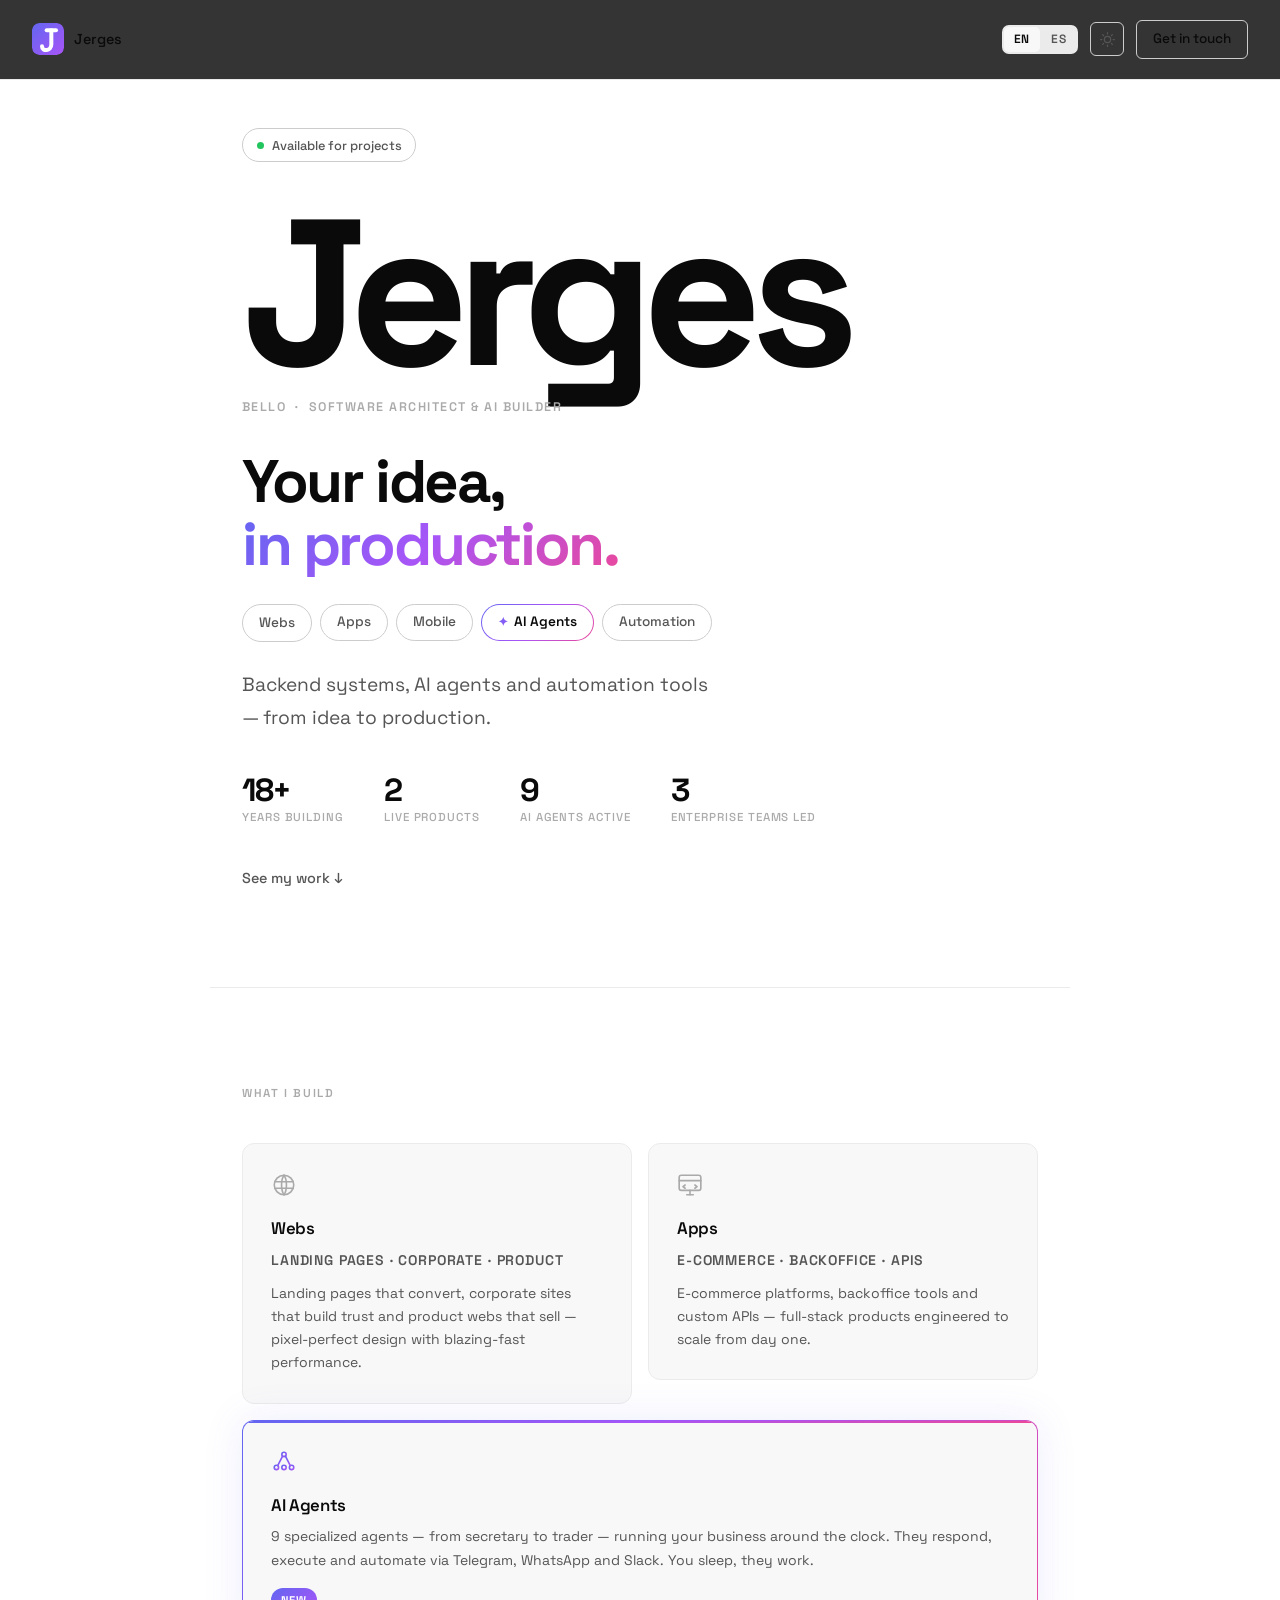
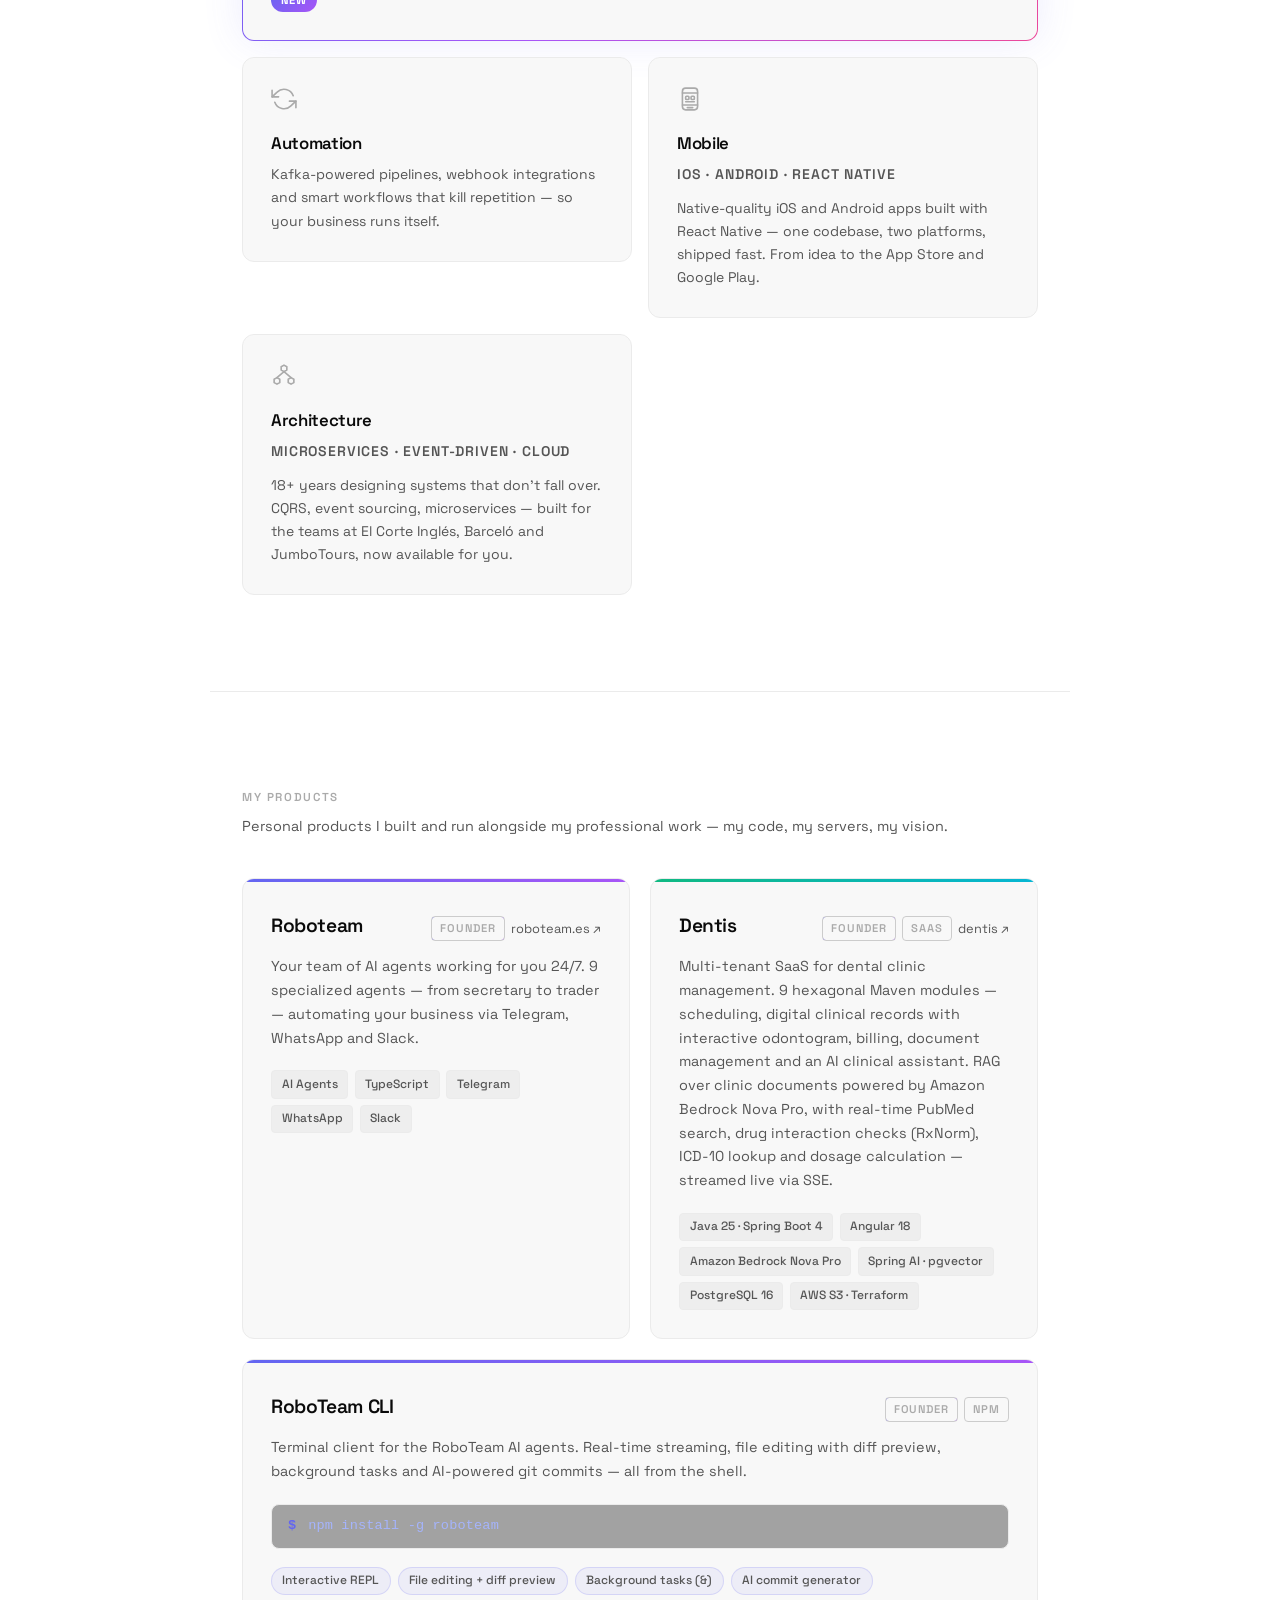
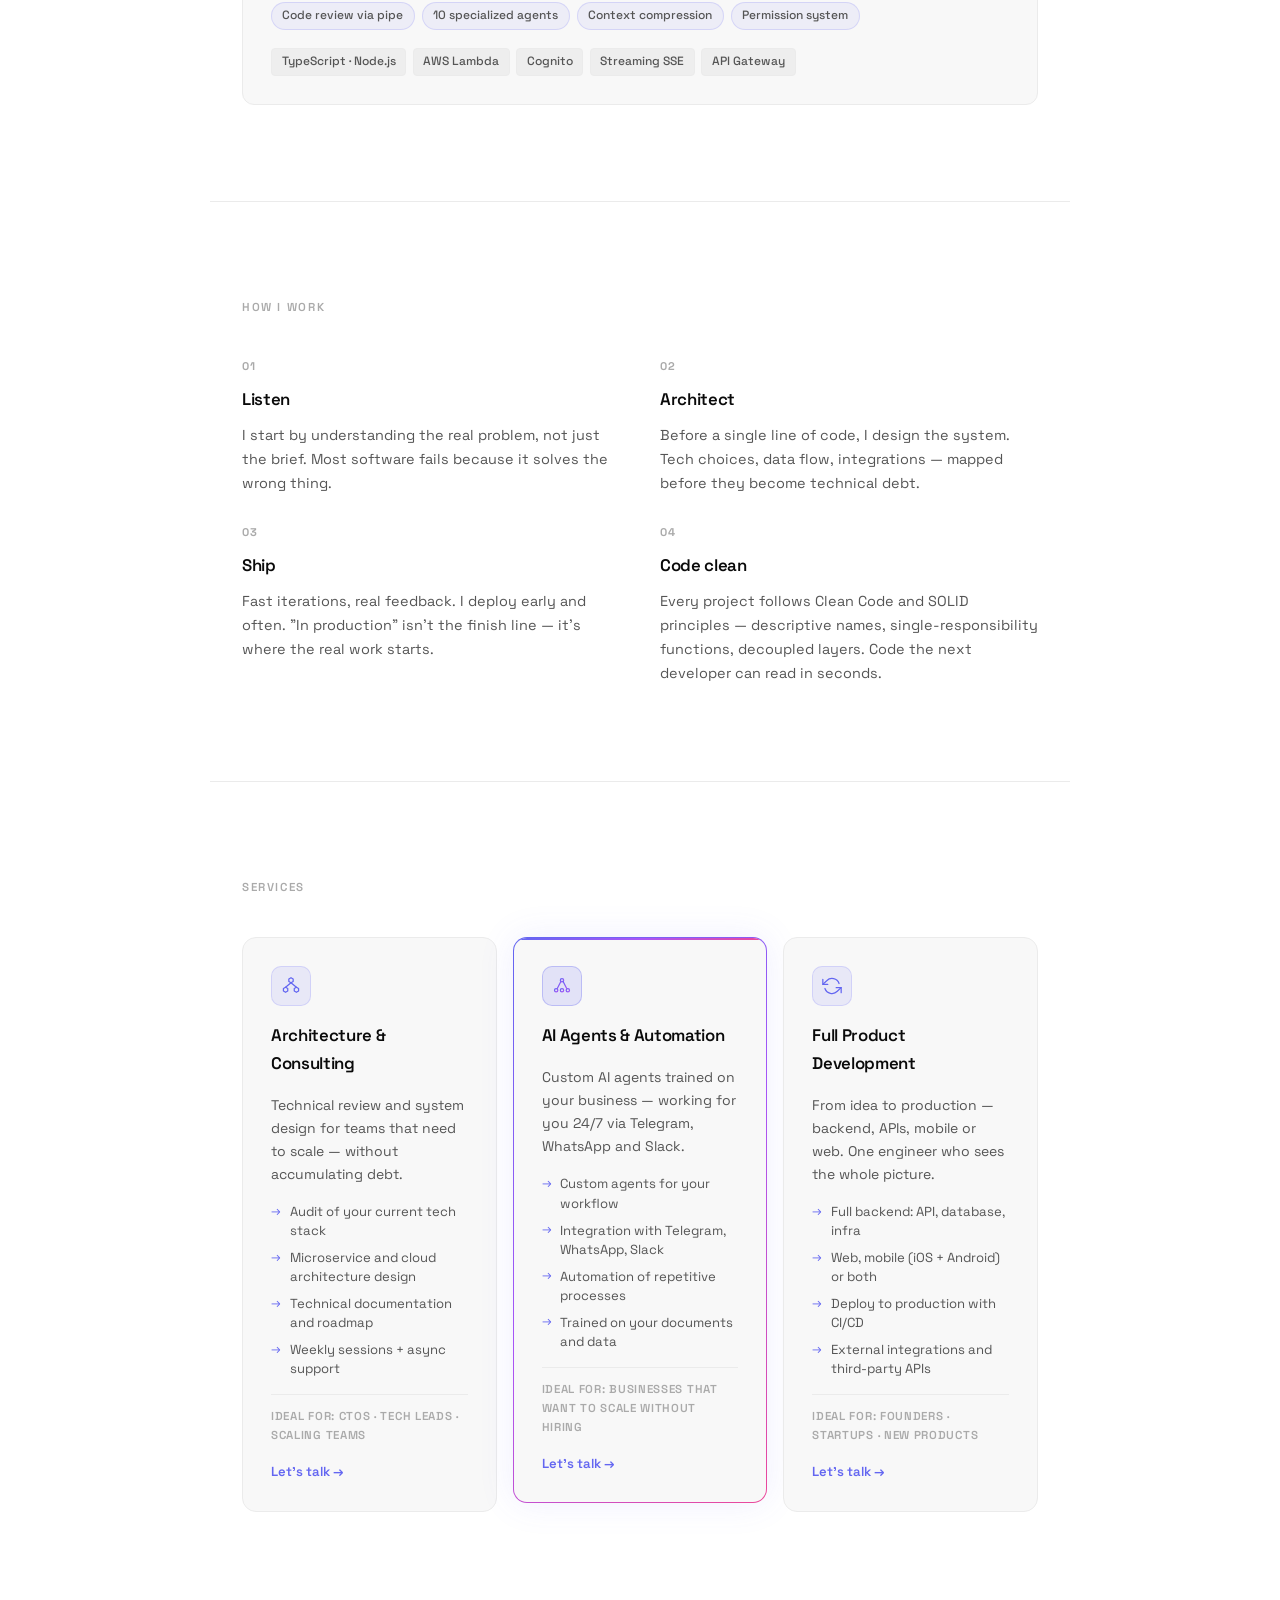
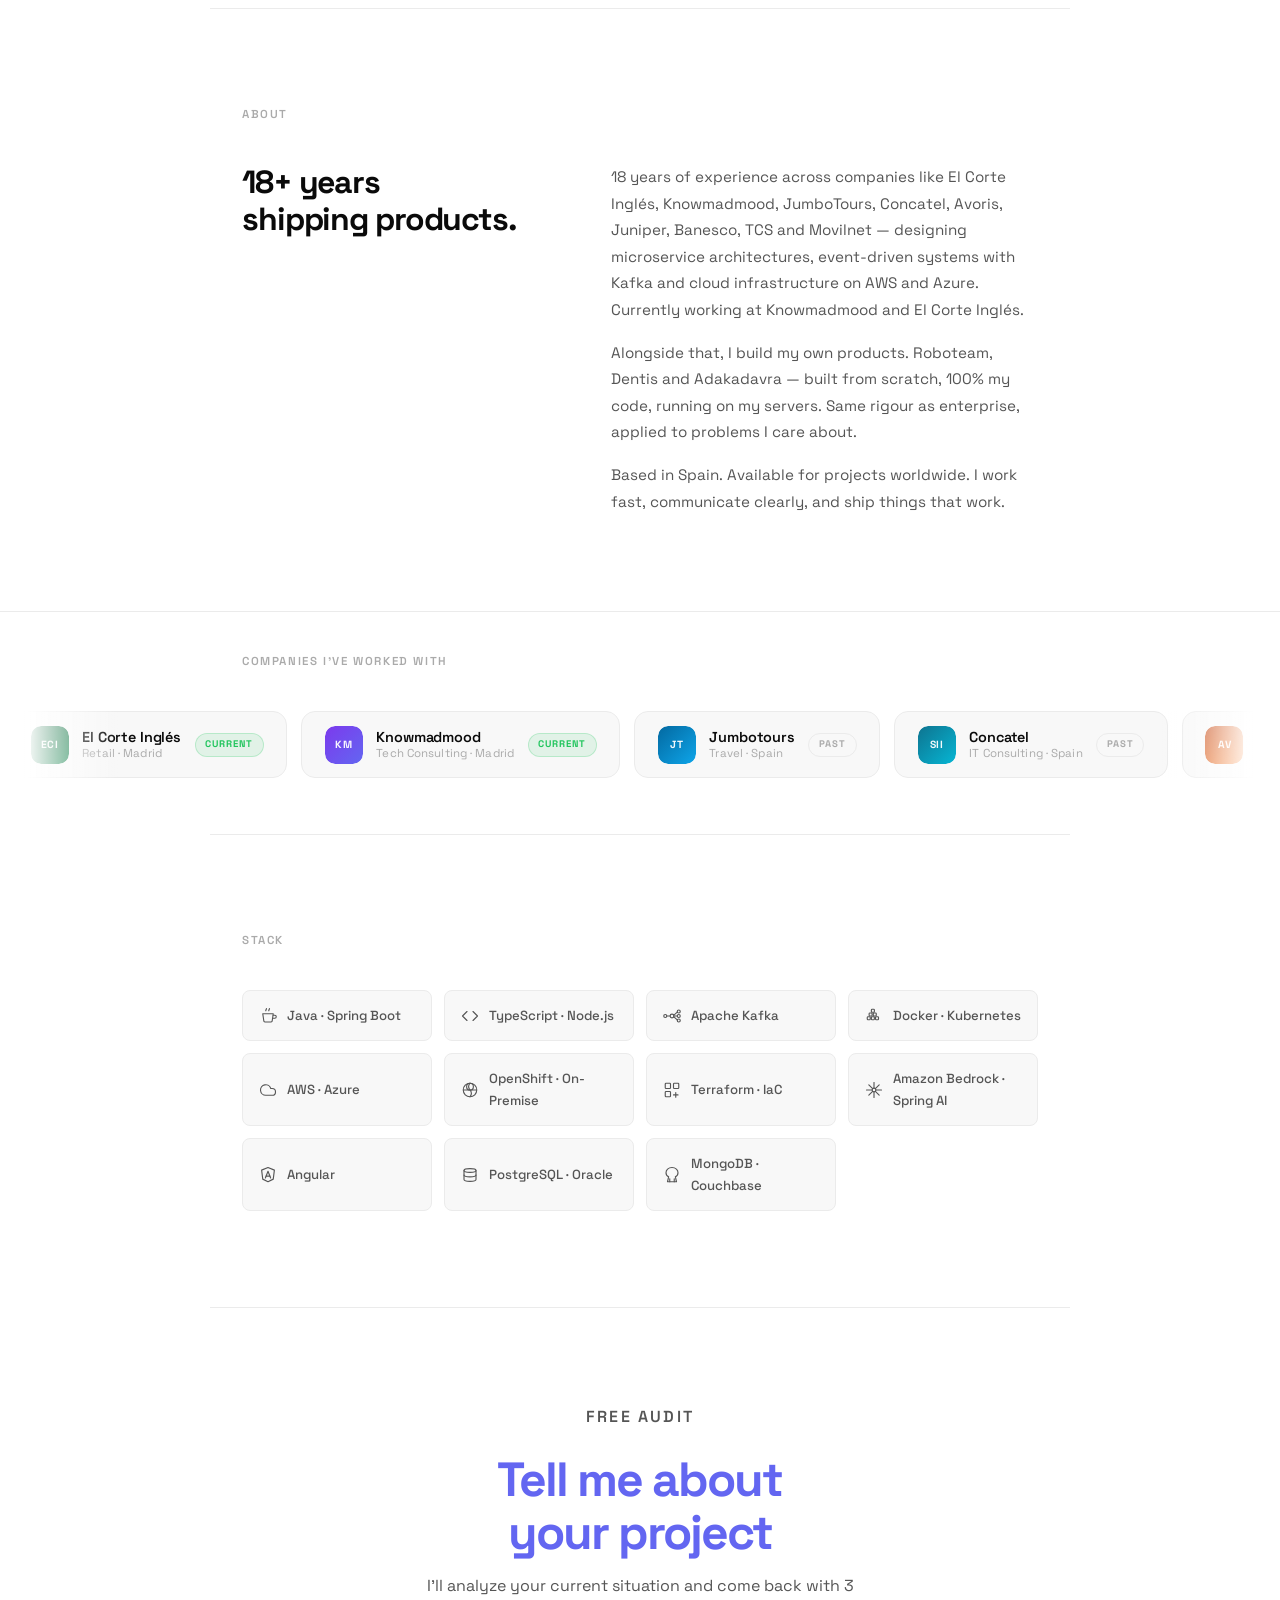
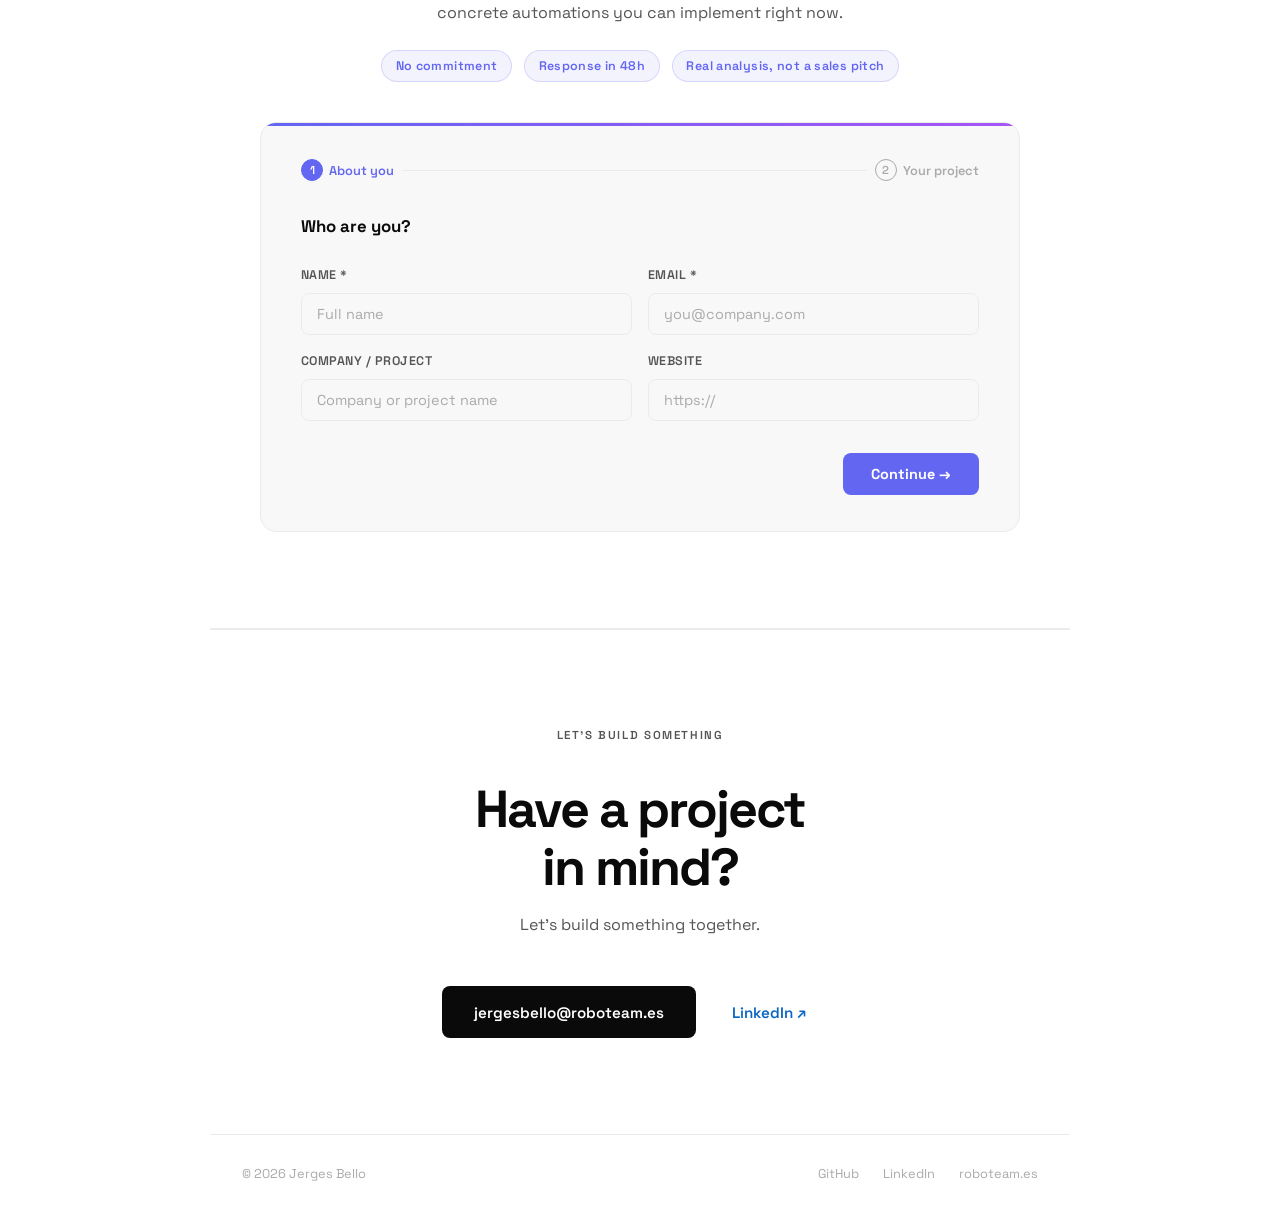
==== docs/index.html @ d75c48c5 "Add free audit lead-capture form to landing page New #audit section (before #contact) with a 2-step " ====
<!DOCTYPE html>
<html lang="en">
<head>
  <meta charset="UTF-8" />
  <meta name="viewport" content="width=device-width, initial-scale=1.0" />
  <title>Jerges Bello — Your idea, in production.</title>
  <meta name="description" content="Software Architect &amp; AI Builder with 18+ years of experience. Backend systems, AI agents and automation tools — from idea to production." />

  <!-- Open Graph -->
  <meta property="og:type"        content="website" />
  <meta property="og:url"         content="https://jerges.roboteam.es/" />
  <meta property="og:site_name"   content="Jerges Bello" />
  <meta property="og:title"       content="Jerges Bello — Your idea, in production." />
  <meta property="og:description" content="Software Architect &amp; AI Builder with 18+ years of experience. Backend systems, AI agents and automation tools — from idea to production." />
  <meta property="og:image"       content="https://jerges.roboteam.es/assets/og-preview.png" />
  <meta property="og:image:width"  content="1200" />
  <meta property="og:image:height" content="630" />
  <meta property="og:locale"      content="es_ES" />

  <!-- Twitter / X Card -->
  <meta name="twitter:card"        content="summary_large_image" />
  <meta name="twitter:title"       content="Jerges Bello — Your idea, in production." />
  <meta name="twitter:description" content="Software Architect &amp; AI Builder with 18+ years of experience. Backend systems, AI agents and automation tools — from idea to production." />
  <meta name="twitter:image"       content="https://jerges.roboteam.es/assets/og-preview.png" />

  <!-- JSON-LD Structured Data -->
  <script type="application/ld+json">
  {
    "@context": "https://schema.org",
    "@type": "Person",
    "name": "Jerges Bello",
    "url": "https://jerges.roboteam.es",
    "email": "jergesbello@roboteam.es",
    "jobTitle": "Software Architect & AI Builder",
    "description": "Software Architect and AI Builder with 18+ years of experience designing backend systems, AI agents and automation tools. Based in Spain, available worldwide.",
    "image": "https://jerges.roboteam.es/assets/og-preview.png",
    "sameAs": [
      "https://github.com/jerges",
      "https://www.linkedin.com/in/jerges-bello"
    ],
    "worksFor": {
      "@type": "Organization",
      "name": "Roboteam",
      "url": "https://roboteam.es"
    },
    "knowsAbout": [
      "Software Architecture",
      "AI Agents",
      "Backend Development",
      "Microservices",
      "Automation",
      "React Native",
      "Spring Boot",
      "Kafka",
      "AWS",
      "Azure"
    ]
  }
  </script>

  <link rel="preconnect" href="https://fonts.googleapis.com" />
  <link rel="preconnect" href="https://fonts.gstatic.com" crossorigin />
  <link href="https://fonts.googleapis.com/css2?family=Space+Grotesk:wght@300;400;500;600;700&display=swap" rel="stylesheet" />
  <link rel="icon" href="assets/logo-mark.svg" type="image/svg+xml" />
  <style>
    *, *::before, *::after {
      box-sizing: border-box;
      margin: 0;
      padding: 0;
    }

    :root {
      --bg: #080808;
      --bg-card: #101010;
      --fg: #ededed;
      --muted: #555;
      --muted-light: #888;
      --border: #1e1e1e;
      --border-hover: #333;
      --accent-roboteam-a: #6366f1;
      --accent-roboteam-b: #a855f7;
      --accent-dentis-a: #10b981;
      --accent-dentis-b: #06b6d4;
      --font: 'Space Grotesk', -apple-system, BlinkMacSystemFont, sans-serif;
    }

    html { scroll-behavior: smooth; }

    body {
      background: var(--bg);
      color: var(--fg);
      font-family: var(--font);
      font-size: 1rem;
      line-height: 1.65;
      -webkit-font-smoothing: antialiased;
    }

    /* ── NAV ─────────────────────────── */
    nav {
      position: fixed;
      top: 0; left: 0; right: 0;
      z-index: 100;
      display: flex;
      justify-content: space-between;
      align-items: center;
      padding: 1.25rem 2rem;
      background: rgba(8,8,8,0.82);
      backdrop-filter: blur(12px);
      border-bottom: 1px solid var(--border);
    }

    .nav-logo {
      display: flex;
      align-items: center;
      gap: .65rem;
      text-decoration: none;
    }

    .nav-logo svg { flex-shrink: 0; border-radius: 7px; }

    .nav-name {
      font-size: .9rem;
      font-weight: 500;
      letter-spacing: -.01em;
      color: var(--fg);
    }

    .nav-right {
      display: flex;
      align-items: center;
      gap: .75rem;
    }

    .lang-switcher {
      display: flex;
      gap: 2px;
      background: var(--border);
      border-radius: 7px;
      padding: 2px;
    }

    .lang-btn {
      background: none;
      border: none;
      font-family: var(--font);
      font-size: .75rem;
      font-weight: 600;
      letter-spacing: .05em;
      color: var(--muted-light);
      padding: .3rem .6rem;
      border-radius: 5px;
      cursor: pointer;
      transition: background .15s, color .15s;
    }

    .lang-btn.active { background: var(--bg-card); color: var(--fg); }
    .lang-btn:hover:not(.active) { color: var(--fg); }

    .nav-cta {
      font-size: .85rem;
      font-weight: 500;
      color: var(--fg);
      text-decoration: none;
      padding: .45rem 1rem;
      border: 1px solid var(--border-hover);
      border-radius: 6px;
      transition: border-color .2s, background .2s;
    }

    .nav-cta:hover { border-color: var(--fg); background: rgba(255,255,255,.05); }

    /* ── HERO ───────────────────────── */
    #hero {
      min-height: 100vh;
      display: flex;
      flex-direction: column;
      justify-content: center;
      padding: 8rem 2rem 6rem;
      max-width: 860px;
      margin: 0 auto;
    }

    .hero-logo { margin-bottom: 2rem; }

    .hero-logo svg {
      border-radius: 14px;
      box-shadow: 0 0 40px rgba(99,102,241,.35);
    }

    .available-badge {
      display: inline-flex;
      align-items: center;
      gap: .5rem;
      font-size: .8rem;
      font-weight: 500;
      color: var(--muted-light);
      border: 1px solid var(--border-hover);
      padding: .35rem .85rem;
      border-radius: 100px;
      margin-bottom: 2.5rem;
      width: fit-content;
    }

    .dot {
      width: 7px; height: 7px;
      background: #22c55e;
      border-radius: 50%;
      animation: pulse 2.5s infinite;
    }

    @keyframes pulse {
      0%,100% { opacity:1; }
      50% { opacity:.4; }
    }

    /* ── HERO BRAND NAME ────────────── */
    .hero-brand { margin-bottom: 2rem; }

    .hero-brand-name {
      font-size: clamp(5.5rem, 20vw, 13rem);
      font-weight: 700;
      letter-spacing: -.06em;
      line-height: .88;
      color: var(--fg);
      display: block;
    }

    .hero-brand-sub {
      font-size: .78rem;
      font-weight: 600;
      letter-spacing: .12em;
      text-transform: uppercase;
      color: var(--muted);
      margin-top: .75rem;
      display: block;
    }

    .hero-tagline {
      font-size: clamp(2rem, 5.5vw, 3.75rem);
      font-weight: 700;
      letter-spacing: -.04em;
      line-height: 1.05;
      margin-bottom: 1.75rem;
    }

    .gradient-text {
      background: linear-gradient(135deg, #6366f1, #a855f7, #ec4899);
      -webkit-background-clip: text;
      -webkit-text-fill-color: transparent;
      background-clip: text;
      animation: hue-spin 8s linear infinite;
    }

    .hero-sub {
      font-size: 1.2rem;
      color: var(--muted-light);
      max-width: 480px;
      margin-bottom: 2.5rem;
      font-weight: 400;
      line-height: 1.7;
    }

    .hero-chips {
      display: flex;
      flex-wrap: wrap;
      gap: .5rem;
      margin-bottom: 1.75rem;
    }

    .hero-chip {
      display: inline-flex;
      align-items: center;
      gap: .4rem;
      font-size: .85rem;
      font-weight: 500;
      color: var(--muted-light);
      padding: .4rem 1rem;
      border-radius: 100px;
      border: 1px solid var(--border-hover);
      transition: color .2s, border-color .2s;
    }

    .hero-chip--ai {
      color: var(--fg);
      font-weight: 600;
      border: 1px solid transparent;
      background:
        linear-gradient(var(--bg), var(--bg)) padding-box,
        linear-gradient(135deg, #6366f1, #a855f7, #ec4899) border-box;
    }

    .chip-spark {
      background: linear-gradient(135deg, #6366f1, #a855f7);
      -webkit-background-clip: text;
      -webkit-text-fill-color: transparent;
      background-clip: text;
      font-size: .75rem;
    }

    .scroll-cta {
      font-size: .9rem;
      font-weight: 500;
      color: var(--muted-light);
      text-decoration: none;
      transition: color .2s;
    }

    .scroll-cta:hover { color: var(--fg); }

    /* ── HERO STATS ─────────────────── */
    .hero-stats {
      display: flex;
      gap: 2.5rem;
      margin-bottom: 2.5rem;
      flex-wrap: wrap;
    }

    .stat { display: flex; flex-direction: column; gap: .1rem; }

    .stat-n {
      font-size: 2rem;
      font-weight: 700;
      letter-spacing: -.04em;
      color: var(--fg);
      line-height: 1;
    }

    .stat-l {
      font-size: .72rem;
      font-weight: 500;
      text-transform: uppercase;
      letter-spacing: .08em;
      color: var(--muted);
    }

    /* ── PROCESS ─────────────────────── */
    .process-grid {
      display: grid;
      grid-template-columns: repeat(2, 1fr);
      gap: 1.75rem 2.5rem;
    }

    .process-step {
      display: flex;
      flex-direction: column;
      gap: .65rem;
    }

    .process-n {
      font-size: .7rem;
      font-weight: 700;
      letter-spacing: .12em;
      color: var(--muted);
    }

    .process-step h4 {
      font-size: 1.05rem;
      font-weight: 600;
      letter-spacing: -.02em;
      color: var(--fg);
    }

    .process-step p {
      font-size: .9rem;
      color: var(--muted-light);
      line-height: 1.65;
    }

    /* ── WHAT I BUILD ──────────────── */
    .builds-grid {
      display: grid;
      grid-template-columns: 1fr 1fr;
      gap: 1rem;
      align-items: start;
    }

    .build-card--full,
    a.build-card-link:has(.build-card--full) {
      grid-column: 1 / -1;
    }

    .build-card {
      position: relative;
      background: var(--bg-card);
      border: 1px solid var(--border);
      border-radius: 12px;
      padding: 1.75rem;
      transition: border-color .25s, transform .25s;
      overflow: hidden;
    }

    .build-card:hover { border-color: var(--border-hover); transform: translateY(-3px); }

    .build-card--ai {
      border-color: transparent;
      background:
        linear-gradient(var(--bg-card), var(--bg-card)) padding-box,
        linear-gradient(135deg, #6366f1 0%, #a855f7 50%, #ec4899 100%) border-box;
      box-shadow: 0 0 40px rgba(99,102,241,.12);
    }

    .build-card--ai:hover { box-shadow: 0 0 60px rgba(99,102,241,.22); transform: translateY(-4px); }

    .build-accent-bar {
      position: absolute;
      top: 0; left: 0; right: 0;
      height: 2px;
      background: linear-gradient(90deg, #6366f1, #a855f7, #ec4899);
    }

    .build-icon { margin-bottom: 1.1rem; color: var(--muted); line-height: 0; }
    .build-icon svg { width: 26px; height: 26px; display: block; }
    .ai-icon { color: transparent; } /* gradient handled inside SVG */

    .build-card h3 {
      font-size: 1.05rem;
      font-weight: 600;
      letter-spacing: -.02em;
      margin-bottom: .35rem;
    }

    .build-meta {
      font-size: .72rem;
      font-weight: 600;
      letter-spacing: .06em;
      text-transform: uppercase;
      color: var(--muted);
      margin-bottom: .65rem;
    }

    .build-card p { font-size: .875rem; color: var(--muted-light); line-height: 1.65; }

    a.build-card-link {
      display: block;
      text-decoration: none;
      color: inherit;
    }
    a.build-card-link .build-card { cursor: pointer; }
    a.build-card-link .build-card::after {
      content: '↗';
      position: absolute;
      top: 1.25rem;
      right: 1.25rem;
      font-size: .8rem;
      color: var(--muted);
      opacity: 0;
      transition: opacity .2s, transform .2s;
    }
    a.build-card-link:hover .build-card::after {
      opacity: 1;
      transform: translate(2px, -2px);
    }

    .build-badge {
      display: inline-block;
      margin-top: 1rem;
      font-size: .7rem;
      font-weight: 700;
      letter-spacing: .08em;
      text-transform: uppercase;
      padding: .2rem .6rem;
      border-radius: 100px;
      background: linear-gradient(135deg, #6366f1, #a855f7);
      color: white;
    }

    /* ── SECTIONS ──────────────────── */
    section:not(#hero) {
      max-width: 860px;
      margin: 0 auto;
      padding: 6rem 2rem;
      border-top: 1px solid var(--border);
    }

    .section-label {
      font-size: .72rem;
      font-weight: 600;
      text-transform: uppercase;
      letter-spacing: .14em;
      color: var(--muted);
      margin-bottom: 2.5rem;
    }

    .section-label + .section-sub { margin-top: -2rem; }

    .section-sub {
      font-size: .9rem;
      color: var(--muted-light);
      margin-bottom: 2.5rem;
      line-height: 1.6;
    }

    .badge--founder {
      background: linear-gradient(var(--bg-card), var(--bg-card)) padding-box,
                  linear-gradient(135deg, #6366f1, #a855f7) border-box;
      border-color: transparent;
      color: #a855f7;
    }

    /* ── PROJECTS ──────────────────── */
    .project-grid {
      display: grid;
      grid-template-columns: 1fr 1fr;
      gap: 1.25rem;
    }

    .project {
      background: var(--bg-card);
      border: 1px solid var(--border);
      border-radius: 12px;
      overflow: hidden;
      transition: border-color .25s, transform .25s, box-shadow .25s;
    }

    .project:hover { border-color: var(--border-hover); transform: translateY(-3px); box-shadow: 0 20px 40px rgba(0,0,0,.4); }

    .project-accent { height: 3px; }

    .project--roboteam .project-accent { background: linear-gradient(90deg, var(--accent-roboteam-a), var(--accent-roboteam-b)); }
    .project--dentis  .project-accent { background: linear-gradient(90deg, var(--accent-dentis-a),  var(--accent-dentis-b)); }

    .project--full { grid-column: 1 / -1; }

    .project-install {
      display: flex;
      align-items: center;
      gap: .75rem;
      background: rgba(0,0,0,.35);
      border: 1px solid var(--border);
      border-radius: 8px;
      padding: .65rem 1rem;
      margin-bottom: 1.1rem;
      font-family: 'Courier New', Courier, monospace;
      font-size: .85rem;
    }

    .project-install::before {
      content: '$';
      color: #6366f1;
      font-weight: 700;
      flex-shrink: 0;
    }

    .project-install code {
      color: #a5b4fc;
      letter-spacing: .01em;
    }

    .project-features {
      display: flex;
      flex-wrap: wrap;
      gap: .45rem;
      margin-bottom: 1.1rem;
    }

    .project-features span {
      font-size: .75rem;
      font-weight: 500;
      color: var(--muted-light);
      background: rgba(99,102,241,.07);
      border: 1px solid rgba(99,102,241,.18);
      padding: .2rem .65rem;
      border-radius: 100px;
    }

    .project-body { padding: 1.75rem; }

    .project-top {
      display: flex;
      align-items: baseline;
      justify-content: space-between;
      margin-bottom: .85rem;
    }

    .project h2 { font-size: 1.2rem; font-weight: 600; letter-spacing: -.02em; }

    .project-url { font-size: .8rem; color: var(--muted-light); text-decoration: none; transition: color .2s; }
    .project-url:hover { color: var(--fg); }

    .badge {
      font-size: .7rem;
      font-weight: 600;
      text-transform: uppercase;
      letter-spacing: .08em;
      color: var(--muted);
      border: 1px solid var(--border-hover);
      padding: .15rem .5rem;
      border-radius: 4px;
    }

    .project p { font-size: .9rem; color: var(--muted-light); margin-bottom: 1.25rem; line-height: 1.65; }

    .tags { list-style: none; display: flex; flex-wrap: wrap; gap: .4rem; }

    .tags li {
      font-size: .75rem;
      font-weight: 500;
      color: var(--muted-light);
      background: rgba(255,255,255,.04);
      border: 1px solid var(--border);
      padding: .2rem .6rem;
      border-radius: 4px;
    }

    /* ── BUSINESS CARD ─────────────── */
    #card .card-showcase {
      display: flex;
      flex-direction: column;
      gap: 2.5rem;
    }

    #card .card-face-wrap {
      display: flex;
      flex-direction: column;
      gap: .65rem;
    }

    #card .card-face-label {
      font-size: .65rem;
      font-weight: 700;
      letter-spacing: .12em;
      text-transform: uppercase;
      color: var(--muted);
    }

    /* The 900×507 card scales to fit the container */
    #card .bc-scale-box {
      width: 100%;
      overflow: hidden;
    }

    #card .bc-scaler {
      width: 900px;
      height: 507px;
      transform-origin: top left;
    }

    /* ── FRONT CARD ── */
    .bc-front {
      width: 900px;
      height: 507px;
      border-radius: 20px;
      background: #080808;
      border: 1px solid #1e1e1e;
      display: flex;
      flex-direction: column;
      justify-content: space-between;
      padding: 52px 56px 44px;
      position: relative;
      overflow: hidden;
    }

    .bc-front::before {
      content: '';
      position: absolute;
      top: -120px; right: -80px;
      width: 380px; height: 380px;
      background: radial-gradient(circle, rgba(99,102,241,.18) 0%, transparent 70%);
      pointer-events: none;
    }

    .bc-accent {
      position: absolute;
      top: 0; left: 0; right: 0;
      height: 2px;
      background: linear-gradient(90deg, #6366f1, #a855f7, #ec4899);
    }

    .bc-top {
      display: flex;
      align-items: flex-start;
      justify-content: space-between;
    }

    .bc-logo { display: flex; align-items: center; gap: 14px; }

    .bc-logo-text { display: flex; flex-direction: column; }

    .bc-name {
      font-size: 28px;
      font-weight: 700;
      letter-spacing: -.03em;
      color: #ededed;
      line-height: 1;
    }

    .bc-role {
      font-size: 12px;
      font-weight: 500;
      color: #555;
      letter-spacing: .04em;
      margin-top: 5px;
    }

    .bc-chips { display: flex; gap: 6px; }

    .bc-chip {
      font-size: 10px;
      font-weight: 600;
      letter-spacing: .04em;
      color: #555;
      border: 1px solid #222;
      padding: 4px 10px;
      border-radius: 100px;
    }

    .bc-chip--ai {
      color: #ededed;
      border-color: transparent;
      background:
        linear-gradient(#080808, #080808) padding-box,
        linear-gradient(135deg, #6366f1, #a855f7) border-box;
    }

    .bc-tagline {
      position: absolute;
      left: 56px;
      top: 50%;
      transform: translateY(-52%);
    }

    .bc-tagline-l1 {
      font-size: 42px;
      font-weight: 700;
      letter-spacing: -.04em;
      color: #ededed;
      line-height: 1.1;
      display: block;
    }

    .bc-tagline-l2 {
      font-size: 42px;
      font-weight: 700;
      letter-spacing: -.04em;
      line-height: 1.1;
      display: block;
      background: linear-gradient(135deg, #6366f1, #a855f7, #ec4899);
      -webkit-background-clip: text;
      -webkit-text-fill-color: transparent;
      background-clip: text;
    }

    .bc-bottom {
      display: flex;
      align-items: center;
      justify-content: space-between;
      padding-top: 20px;
      border-top: 1px solid #1a1a1a;
    }

    .bc-contact { display: flex; gap: 28px; }

    .bc-contact span, .bc-contact a {
      font-size: 12px;
      font-weight: 400;
      color: #555;
      text-decoration: none;
      letter-spacing: .01em;
    }

    .bc-email { color: #888 !important; font-weight: 500 !important; }

    .bc-qr {
      width: 48px; height: 48px;
      border-radius: 6px;
      background: #111;
      display: flex;
      align-items: center;
      justify-content: center;
      font-size: 9px;
      color: #333;
      border: 1px solid #222;
      font-weight: 600;
      letter-spacing: .05em;
    }

    /* ── BACK CARD ── */
    .bc-back {
      width: 900px;
      height: 507px;
      border-radius: 20px;
      background: linear-gradient(135deg, #4f46e5 0%, #7c3aed 40%, #a855f7 70%, #ec4899 100%);
      display: flex;
      flex-direction: column;
      align-items: center;
      justify-content: center;
      gap: 28px;
      position: relative;
      overflow: hidden;
    }

    .bc-back::before {
      content: '';
      position: absolute;
      inset: 0;
      background:
        radial-gradient(circle at 20% 80%, rgba(255,255,255,.08) 0%, transparent 50%),
        radial-gradient(circle at 80% 20%, rgba(0,0,0,.15) 0%, transparent 50%);
      pointer-events: none;
    }

    .bc-back-name {
      font-size: 32px;
      font-weight: 700;
      letter-spacing: -.04em;
      color: rgba(255,255,255,.95);
      text-align: center;
      position: relative;
    }

    .bc-back-tagline {
      font-size: 15px;
      font-weight: 400;
      color: rgba(255,255,255,.65);
      letter-spacing: .01em;
      text-align: center;
      position: relative;
    }

    .bc-divider {
      width: 40px; height: 1px;
      background: rgba(255,255,255,.3);
      position: relative;
    }

    .bc-services {
      display: flex;
      gap: 20px;
      align-items: center;
      position: relative;
    }

    .bc-service {
      font-size: 12px;
      font-weight: 600;
      letter-spacing: .06em;
      text-transform: uppercase;
      color: rgba(255,255,255,.9);
    }

    .bc-dot {
      width: 3px; height: 3px;
      background: rgba(255,255,255,.4);
      border-radius: 50%;
    }

    /* ── ABOUT ──────────────────────── */
    .about-grid {
      display: grid;
      grid-template-columns: 1fr 1.4fr;
      gap: 4rem;
      align-items: start;
    }

    .about-left h3 {
      font-size: 2rem;
      font-weight: 700;
      letter-spacing: -.035em;
      line-height: 1.15;
      color: var(--fg);
    }

    .about-right p { font-size: .95rem; color: var(--muted-light); line-height: 1.75; }
    .about-right p + p { margin-top: 1rem; }

    /* ── STACK ──────────────────────── */
    .stack-grid {
      display: grid;
      grid-template-columns: repeat(4, 1fr);
      gap: .75rem;
    }

    .stack-item {
      display: flex;
      align-items: center;
      gap: .6rem;
      padding: .85rem 1rem;
      background: var(--bg-card);
      border: 1px solid var(--border);
      border-radius: 8px;
      font-size: .825rem;
      font-weight: 500;
      color: var(--muted-light);
      transition: border-color .2s, color .2s;
    }

    .stack-item:hover { border-color: var(--border-hover); color: var(--fg); }
    .stack-icon { display: flex; }
    .stack-icon svg { width: 18px; height: 18px; flex-shrink: 0; }

    /* ── CONTACT ────────────────────── */
    #contact { text-align: center; border-bottom: 1px solid var(--border); }

    .contact-inner { max-width: 480px; margin: 0 auto; }

    #contact h3 {
      font-size: clamp(2rem, 5vw, 3.25rem);
      font-weight: 700;
      letter-spacing: -.04em;
      line-height: 1.1;
      margin-bottom: 1rem;
    }

    #contact p { color: var(--muted-light); margin-bottom: 2.25rem; }

    .cta-button {
      display: inline-block;
      font-family: var(--font);
      font-size: .95rem;
      font-weight: 600;
      color: #080808;
      background: var(--fg);
      text-decoration: none;
      padding: .85rem 2rem;
      border-radius: 8px;
      transition: opacity .2s, transform .2s;
    }

    .cta-button:hover { opacity: .85; transform: translateY(-1px); }

    /* ── AUDIT FORM ─────────────────── */
    #audit {
      border-bottom: 1px solid var(--border);
    }
    .audit-inner {
      max-width: 760px;
      margin: 0 auto;
    }
    .audit-header {
      text-align: center;
      margin-bottom: 2.5rem;
    }
    .audit-header h3 {
      font-size: clamp(1.9rem, 4.5vw, 3rem);
      font-weight: 700;
      letter-spacing: -.04em;
      line-height: 1.1;
      margin-bottom: .85rem;
    }
    .audit-header h3 span { color: #6366f1; }
    .audit-header p {
      color: var(--muted-light);
      font-size: 1rem;
      max-width: 500px;
      margin: 0 auto 1.5rem;
    }
    .audit-perks {
      display: flex;
      justify-content: center;
      gap: .75rem;
      flex-wrap: wrap;
    }
    .audit-perk {
      font-size: .78rem;
      font-weight: 600;
      color: #6366f1;
      background: rgba(99,102,241,.08);
      border: 1px solid rgba(99,102,241,.2);
      border-radius: 100px;
      padding: .3rem .85rem;
      letter-spacing: .03em;
    }

    /* Form card */
    .audit-card {
      background: var(--bg-card);
      border: 1px solid var(--border);
      border-radius: 16px;
      padding: 2.25rem 2.5rem;
      position: relative;
      overflow: hidden;
    }
    .audit-card::before {
      content: '';
      position: absolute;
      top: 0; left: 0; right: 0;
      height: 3px;
      background: linear-gradient(90deg, #6366f1, #a855f7);
    }

    /* Progress */
    .audit-progress {
      display: flex;
      align-items: center;
      gap: .5rem;
      margin-bottom: 2rem;
    }
    .audit-prog-step {
      display: flex;
      align-items: center;
      gap: .4rem;
      font-size: .8rem;
      font-weight: 600;
      color: var(--muted);
      transition: color .3s;
    }
    .audit-prog-step.active { color: #6366f1; }
    .audit-prog-step.done { color: #a855f7; }
    .audit-prog-num {
      width: 22px; height: 22px;
      border-radius: 50%;
      border: 1.5px solid currentColor;
      display: flex; align-items: center; justify-content: center;
      font-size: .72rem;
      transition: background .3s, border-color .3s;
    }
    .audit-prog-step.active .audit-prog-num,
    .audit-prog-step.done .audit-prog-num {
      background: #6366f1;
      border-color: #6366f1;
      color: #fff;
    }
    .audit-prog-line {
      flex: 1;
      height: 1px;
      background: var(--border);
    }

    /* Steps */
    .audit-step { display: none; }
    .audit-step.active { display: block; }

    .audit-step-title {
      font-size: 1.05rem;
      font-weight: 700;
      color: var(--fg);
      margin-bottom: 1.5rem;
    }
    .audit-fields {
      display: grid;
      grid-template-columns: 1fr 1fr;
      gap: 1rem;
    }
    .audit-field-full { grid-column: 1 / -1; }
    .audit-label {
      display: block;
      font-size: .78rem;
      font-weight: 600;
      color: var(--muted-light);
      letter-spacing: .04em;
      text-transform: uppercase;
      margin-bottom: .45rem;
    }
    .audit-input,
    .audit-select,
    .audit-textarea {
      width: 100%;
      background: rgba(255,255,255,.04);
      border: 1px solid var(--border);
      border-radius: 8px;
      color: var(--fg);
      font-family: var(--font);
      font-size: .9rem;
      padding: .7rem .95rem;
      transition: border-color .2s, box-shadow .2s;
      outline: none;
      appearance: none;
    }
    .audit-input::placeholder,
    .audit-textarea::placeholder { color: var(--muted); }
    .audit-input:focus,
    .audit-select:focus,
    .audit-textarea:focus {
      border-color: #6366f1;
      box-shadow: 0 0 0 3px rgba(99,102,241,.12);
    }
    .audit-select {
      cursor: pointer;
      background-image: url("data:image/svg+xml,%3Csvg xmlns='http://www.w3.org/2000/svg' width='12' height='8' viewBox='0 0 12 8'%3E%3Cpath fill='%23888' d='M1 1l5 5 5-5'/%3E%3C/svg%3E");
      background-repeat: no-repeat;
      background-position: right .9rem center;
      padding-right: 2.25rem;
    }
    .audit-select option { background: #1a1a1a; color: var(--fg); }
    .audit-textarea { resize: vertical; min-height: 100px; }

    /* Chips multiselect */
    .audit-chips {
      display: flex;
      flex-wrap: wrap;
      gap: .5rem;
      margin-top: .5rem;
    }
    .audit-chip {
      font-size: .8rem;
      font-weight: 500;
      color: var(--muted-light);
      background: transparent;
      border: 1px solid var(--border);
      border-radius: 100px;
      padding: .35rem .9rem;
      cursor: pointer;
      transition: border-color .2s, color .2s, background .2s;
      user-select: none;
    }
    .audit-chip.selected {
      border-color: #6366f1;
      color: #a5b4fc;
      background: rgba(99,102,241,.1);
    }

    /* Form nav */
    .audit-form-nav {
      display: flex;
      justify-content: space-between;
      align-items: center;
      margin-top: 2rem;
      gap: 1rem;
    }
    .audit-btn-back {
      font-family: var(--font);
      font-size: .88rem;
      font-weight: 600;
      color: var(--muted-light);
      background: none;
      border: none;
      cursor: pointer;
      padding: .65rem 0;
      transition: color .2s;
    }
    .audit-btn-back:hover { color: var(--fg); }
    .audit-btn-next,
    .audit-btn-submit {
      font-family: var(--font);
      font-size: .9rem;
      font-weight: 700;
      color: #fff;
      background: #6366f1;
      border: none;
      border-radius: 8px;
      padding: .75rem 1.75rem;
      cursor: pointer;
      transition: opacity .2s, transform .2s;
    }
    .audit-btn-next:hover,
    .audit-btn-submit:hover { opacity: .85; transform: translateY(-1px); }
    .audit-btn-submit { background: linear-gradient(135deg, #6366f1, #a855f7); }

    /* Success */
    .audit-success {
      display: none;
      text-align: center;
      padding: 2rem 1rem;
    }
    .audit-success-icon {
      font-size: 3rem;
      margin-bottom: 1rem;
    }
    .audit-success h4 {
      font-size: 1.4rem;
      font-weight: 700;
      color: var(--fg);
      margin-bottom: .6rem;
    }
    .audit-success p {
      color: var(--muted-light);
      font-size: .95rem;
      max-width: 380px;
      margin: 0 auto;
    }

    @media (max-width: 600px) {
      .audit-card { padding: 1.5rem 1.25rem; }
      .audit-fields { grid-template-columns: 1fr; }
      .audit-field-full { grid-column: 1; }
    }

    /* ── FOOTER ─────────────────────── */
    footer {
      max-width: 860px;
      margin: 0 auto;
      padding: 1.75rem 2rem;
      display: flex;
      justify-content: space-between;
      align-items: center;
      font-size: .8rem;
      color: var(--muted);
    }

    .footer-links { display: flex; gap: 1.5rem; }

    footer a { color: var(--muted); text-decoration: none; transition: color .2s; }
    footer a:hover { color: var(--fg); }

    /* ── ANIMATIONS ─────────────────── */
    .fade-in {
      opacity: 0;
      transform: translateY(18px);
      transition: opacity .6s ease, transform .6s ease;
    }

    .fade-in.visible { opacity: 1; transform: none; }

    /* ── RESPONSIVE ─────────────────── */
    @media (max-width: 720px) {
      nav { padding: 1rem 1.25rem; }
      #hero { padding: 7rem 1.25rem 4rem; }
      section:not(#hero) { padding: 4rem 1.25rem; }
      .builds-grid { grid-template-columns: 1fr; }
      .build-card--full,
      a.build-card-link:has(.build-card--full) { grid-column: auto; }
      .process-grid { grid-template-columns: 1fr; gap: 2rem; }
      .hero-stats { gap: 1.5rem; }
      .project-grid { grid-template-columns: 1fr; }
      .about-grid { grid-template-columns: 1fr; gap: 1.5rem; }
      .stack-grid { grid-template-columns: repeat(2, 1fr); }
    }

    @media (max-width: 480px) {
      .stack-grid { grid-template-columns: 1fr; }
      footer { flex-direction: column; gap: 1rem; text-align: center; }
    }

    /* ── THEME TOGGLE BUTTON ────────── */
    .theme-btn {
      background: none;
      border: 1px solid var(--border-hover);
      border-radius: 6px;
      width: 34px; height: 34px;
      display: flex;
      align-items: center;
      justify-content: center;
      color: var(--muted-light);
      cursor: pointer;
      transition: border-color .2s, color .2s, transform .2s;
      flex-shrink: 0;
    }

    .theme-btn:hover { border-color: var(--fg); color: var(--fg); transform: rotate(15deg); }

    .theme-btn svg { width: 15px; height: 15px; }

    .icon-sun  { display: none; }
    .icon-moon { display: block; }

    /* ── LIGHT MODE ─────────────────── */
    @media (prefers-color-scheme: light) {
      html:not([data-theme="dark"]) {
        --bg: #ffffff;
        --bg-card: #f8f8f8;
        --fg: #0a0a0a;
        --muted: #aaa;
        --muted-light: #555;
        --border: #ebebeb;
        --border-hover: #ccc;
      }
      html:not([data-theme="dark"]) .cta-button { color: #fff; background: #0a0a0a; }
      html:not([data-theme="dark"]) .tags li { background: rgba(0,0,0,.04); }
      html:not([data-theme="dark"]) .icon-sun  { display: block; }
      html:not([data-theme="dark"]) .icon-moon { display: none; }
    }

    html[data-theme="light"] {
      --bg: #ffffff;
      --bg-card: #f8f8f8;
      --fg: #0a0a0a;
      --muted: #aaa;
      --muted-light: #555;
      --border: #ebebeb;
      --border-hover: #ccc;
    }

    html[data-theme="light"] .cta-button { color: #fff; background: #0a0a0a; }
    html[data-theme="light"] .tags li    { background: rgba(0,0,0,.04); }
    html[data-theme="light"] .icon-sun   { display: block; }
    html[data-theme="light"] .icon-moon  { display: none; }

    html[data-theme="dark"] .icon-sun  { display: none; }
    html[data-theme="dark"] .icon-moon { display: block; }

    /* ── COMPANIES TICKER ───────────── */
    /* section#companies beats section:not(#hero) at same specificity, wins by cascade order */
    section#companies {
      max-width: 100%;
      padding: 2.5rem 0 3.5rem;
      overflow: visible;
    }

    .companies-header {
      max-width: 860px;
      margin: 0 auto 1.75rem;
      padding: 0 2rem;
    }

    .ticker-wrap {
      position: relative;
      overflow: hidden;
      width: 100vw;
      margin-left: calc(-50vw + 50%);
    }

    .ticker-fade-l,
    .ticker-fade-r {
      position: absolute;
      top: 0; bottom: 0;
      width: 120px;
      z-index: 2;
      pointer-events: none;
    }

    .ticker-fade-l { left: 0; background: linear-gradient(90deg, var(--bg) 20%, transparent); }
    .ticker-fade-r { right: 0; background: linear-gradient(-90deg, var(--bg) 20%, transparent); }

    .ticker-inner {
      display: flex;
      width: max-content;
      animation: ticker-scroll 50s linear infinite;
    }

    .ticker-inner:hover { animation-play-state: paused; }

    @keyframes ticker-scroll {
      0%   { transform: translateX(0); }
      100% { transform: translateX(-50%); }
    }

    .co-item {
      display: flex;
      align-items: center;
      gap: .85rem;
      padding: .85rem 1.4rem;
      margin: 0 .45rem;
      background: var(--bg-card);
      border: 1px solid var(--border);
      border-radius: 14px;
      white-space: nowrap;
      flex-shrink: 0;
      cursor: pointer;
      transition: border-color .25s, transform .25s, box-shadow .25s;
      user-select: none;
    }

    .co-item:hover {
      border-color: var(--border-hover);
    }

    .co-item:hover {
      border-color: var(--border-hover);
      transform: translateY(-3px);
      box-shadow: 0 12px 30px rgba(0,0,0,.3);
    }

    .co-logo-wrap {
      width: 38px; height: 38px;
      flex-shrink: 0;
      position: relative;
      border-radius: 10px;
      overflow: hidden;
    }

    .co-mark {
      position: absolute;
      inset: 0;
      border-radius: 10px;
      display: flex;
      align-items: center;
      justify-content: center;
      font-size: .65rem;
      font-weight: 800;
      color: rgba(255,255,255,.95);
      letter-spacing: .04em;
      text-align: center;
      line-height: 1;
    }

    .co-logo-img {
      position: absolute;
      inset: 0;
      width: 100%;
      height: 100%;
      object-fit: contain;
      border-radius: 10px;
      background: transparent;
      padding: 5px;
      opacity: 0;
      transition: opacity .25s;
    }

    .co-text { display: flex; flex-direction: column; gap: .2rem; }

    .co-name {
      font-size: .9rem;
      font-weight: 600;
      letter-spacing: -.01em;
      color: var(--fg);
      line-height: 1;
    }

    .co-sub {
      font-size: .72rem;
      font-weight: 400;
      color: var(--muted);
      letter-spacing: .01em;
      line-height: 1;
    }

    .co-badge {
      font-size: .6rem;
      font-weight: 700;
      letter-spacing: .1em;
      text-transform: uppercase;
      padding: .2rem .6rem;
      border-radius: 100px;
      align-self: center;
      flex-shrink: 0;
    }

    .co-badge--current {
      background: rgba(34, 197, 94, .1);
      color: #22c55e;
      border: 1px solid rgba(34, 197, 94, .22);
    }

    .co-badge--past {
      background: transparent;
      color: var(--muted);
      border: 1px solid var(--border);
    }

    /* ── SERVICES ──────────────────── */
    .services-grid {
      display: grid;
      grid-template-columns: repeat(3, 1fr);
      gap: 1rem;
      align-items: start;
    }

    .svc-card {
      position: relative;
      background: var(--bg-card);
      border: 1px solid var(--border);
      border-radius: 14px;
      padding: 1.75rem;
      display: flex;
      flex-direction: column;
      gap: 1rem;
      transition: border-color .25s, transform .25s, box-shadow .25s;
      overflow: hidden;
    }

    .svc-card:hover {
      border-color: var(--border-hover);
      transform: translateY(-4px);
      box-shadow: 0 20px 40px rgba(0,0,0,.35);
    }

    .svc-card--featured {
      border-color: transparent;
      background:
        linear-gradient(var(--bg-card), var(--bg-card)) padding-box,
        linear-gradient(135deg, #6366f1, #a855f7, #ec4899) border-box;
      box-shadow: 0 0 36px rgba(99,102,241,.1);
    }

    .svc-card--featured:hover {
      box-shadow: 0 0 56px rgba(99,102,241,.22);
    }

    .svc-top-bar {
      position: absolute;
      top: 0; left: 0; right: 0;
      height: 2px;
      background: linear-gradient(90deg, #6366f1, #a855f7, #ec4899);
    }

    .svc-icon {
      width: 40px; height: 40px;
      border-radius: 10px;
      background: rgba(99,102,241,.1);
      border: 1px solid rgba(99,102,241,.18);
      display: flex;
      align-items: center;
      justify-content: center;
      flex-shrink: 0;
    }

    .svc-icon svg { width: 20px; height: 20px; }

    .svc-title {
      font-size: 1.05rem;
      font-weight: 600;
      letter-spacing: -.02em;
      color: var(--fg);
    }

    .svc-desc {
      font-size: .875rem;
      color: var(--muted-light);
      line-height: 1.65;
    }

    .svc-includes {
      list-style: none;
      display: flex;
      flex-direction: column;
      gap: .5rem;
      flex: 1;
    }

    .svc-includes li {
      font-size: .82rem;
      color: var(--muted-light);
      display: flex;
      align-items: flex-start;
      gap: .55rem;
      line-height: 1.45;
    }

    .svc-includes li::before {
      content: '→';
      color: #6366f1;
      font-size: .75rem;
      flex-shrink: 0;
      margin-top: .05rem;
    }

    .svc-ideal {
      font-size: .72rem;
      font-weight: 600;
      letter-spacing: .06em;
      text-transform: uppercase;
      color: var(--muted);
      padding-top: .75rem;
      border-top: 1px solid var(--border);
    }

    .svc-cta {
      display: inline-flex;
      align-items: center;
      gap: .4rem;
      font-size: .82rem;
      font-weight: 600;
      color: #6366f1;
      text-decoration: none;
      transition: gap .2s;
    }

    .svc-cta:hover { gap: .65rem; }

    @media (max-width: 860px) {
      .services-grid { grid-template-columns: 1fr; }
    }

    /* ── HERO ENTRANCE ANIMATIONS ────── */
    @keyframes hero-up {
      from { opacity: 0; transform: translateY(28px); }
      to   { opacity: 1; transform: none; }
    }

    .ha {
      opacity: 0;
      animation: hero-up 0.75s cubic-bezier(0.16, 1, 0.3, 1) forwards;
      animation-delay: var(--d, 0ms);
    }

    /* ── GRADIENT SHIFT ──────────────── */
    @keyframes hue-spin {
      from { filter: hue-rotate(0deg); }
      to   { filter: hue-rotate(360deg); }
    }

  </style>
</head>
<body>

  <nav>
    <a href="#hero" class="nav-logo" aria-label="Jerges Bello">
      <svg width="32" height="32" viewBox="0 0 48 48" xmlns="http://www.w3.org/2000/svg" aria-hidden="true">
        <defs>
          <linearGradient id="nav-g" x1="0" y1="0" x2="1" y2="1">
            <stop offset="0%" stop-color="#6366f1"/>
            <stop offset="100%" stop-color="#a855f7"/>
          </linearGradient>
        </defs>
        <rect width="48" height="48" rx="11" fill="url(#nav-g)"/>
        <path d="M 29 11 L 29 32 C 29 43 15 43 15 35" stroke="white" stroke-width="6" fill="none" stroke-linecap="round"/>
        <line x1="22" y1="11" x2="36" y2="11" stroke="white" stroke-width="6" stroke-linecap="round"/>
      </svg>
      <span class="nav-name">Jerges</span>
    </a>

    <div class="nav-right">
      <div class="lang-switcher" role="group" aria-label="Language">
        <button class="lang-btn" data-lang="en">EN</button>
        <button class="lang-btn" data-lang="es">ES</button>
      </div>
      <button class="theme-btn" id="theme-btn" aria-label="Toggle theme">
        <svg class="icon-moon" viewBox="0 0 24 24" fill="none" stroke="currentColor" stroke-width="2" stroke-linecap="round" stroke-linejoin="round">
          <path d="M21 12.79A9 9 0 1 1 11.21 3 7 7 0 0 0 21 12.79z"/>
        </svg>
        <svg class="icon-sun" viewBox="0 0 24 24" fill="none" stroke="currentColor" stroke-width="2" stroke-linecap="round" stroke-linejoin="round">
          <circle cx="12" cy="12" r="5"/>
          <line x1="12" y1="1" x2="12" y2="3"/><line x1="12" y1="21" x2="12" y2="23"/>
          <line x1="4.22" y1="4.22" x2="5.64" y2="5.64"/><line x1="18.36" y1="18.36" x2="19.78" y2="19.78"/>
          <line x1="1" y1="12" x2="3" y2="12"/><line x1="21" y1="12" x2="23" y2="12"/>
          <line x1="4.22" y1="19.78" x2="5.64" y2="18.36"/><line x1="18.36" y1="5.64" x2="19.78" y2="4.22"/>
        </svg>
      </button>
      <a href="#audit" class="nav-cta" data-i18n="nav.cta">Get in touch</a>
    </div>
  </nav>

  <main>

    <!-- HERO -->
    <section id="hero">
      <div class="available-badge ha" style="--d:0ms">
        <span class="dot"></span>
        <span data-i18n="hero.badge">Available for projects</span>
      </div>

      <div class="hero-brand ha" style="--d:80ms">
        <span class="hero-brand-name">Jerges</span>
        <span class="hero-brand-sub">Bello &nbsp;·&nbsp; <span data-i18n="hero.role">Software Architect &amp; AI Builder</span></span>
      </div>

      <p class="hero-tagline ha" style="--d:180ms">
        <span data-i18n="hero.h1a">Your idea,</span><br />
        <span class="gradient-text" data-i18n="hero.h1b">in production.</span>
      </p>
      <div class="hero-chips ha" style="--d:280ms">
        <span class="hero-chip" data-i18n="chip.webs">Webs</span>
        <span class="hero-chip" data-i18n="chip.apps">Apps</span>
        <span class="hero-chip" data-i18n="chip.mobile">Mobile</span>
        <span class="hero-chip hero-chip--ai">
          <span class="chip-spark">✦</span>
          <span data-i18n="chip.ai">AI Agents</span>
        </span>
        <span class="hero-chip" data-i18n="chip.automation">Automation</span>
      </div>
      <p class="hero-sub ha" style="--d:360ms" data-i18n="hero.sub">
        Backend systems, AI agents and automation tools — from idea to production.
      </p>

      <div class="hero-stats ha" style="--d:440ms">
        <div class="stat">
          <span class="stat-n" data-count="18" data-suffix="+">18+</span>
          <span class="stat-l" data-i18n="stat.years">years building</span>
        </div>
        <div class="stat">
          <span class="stat-n" data-count="2">2</span>
          <span class="stat-l" data-i18n="stat.products">live products</span>
        </div>
        <div class="stat">
          <span class="stat-n" data-count="9">9</span>
          <span class="stat-l" data-i18n="stat.agents">AI agents active</span>
        </div>
        <div class="stat">
          <span class="stat-n" data-count="3">3</span>
          <span class="stat-l" data-i18n="stat.companies">enterprise teams led</span>
        </div>
      </div>

      <a href="#work" class="scroll-cta ha" style="--d:540ms" data-i18n="hero.scroll">See my work ↓</a>
    </section>


    <!-- WHAT I BUILD -->
    <section id="builds">
      <p class="section-label" data-i18n="builds.label">What I build</p>
      <div class="builds-grid">

        <a class="build-card-link" href="#audit">
        <div class="build-card">
          <div class="build-icon"><svg viewBox="0 0 24 24" fill="none" stroke="currentColor" stroke-width="1.5" stroke-linecap="round" stroke-linejoin="round" aria-hidden="true"><circle cx="12" cy="12" r="9"/><path d="M12 3c-3 4-3 14 0 18"/><path d="M12 3c3 4 3 14 0 18"/><line x1="3.5" y1="9" x2="20.5" y2="9"/><line x1="3.5" y1="15" x2="20.5" y2="15"/></svg></div>
          <h3 data-i18n="builds.webs.title">Webs</h3>
          <p class="build-meta">Landing pages · Corporate · Product</p>
          <p data-i18n="builds.webs.desc">Landing pages that convert, corporate sites that build trust and product webs that sell — pixel-perfect design with blazing-fast performance.</p>
        </div>
        </a>

        <a class="build-card-link" href="#work">
        <div class="build-card">
          <div class="build-icon"><svg viewBox="0 0 24 24" fill="none" stroke="currentColor" stroke-width="1.5" stroke-linecap="round" stroke-linejoin="round" aria-hidden="true"><rect x="2" y="3" width="20" height="14" rx="2"/><path d="M2 8h20"/><line x1="9" y1="21" x2="15" y2="21"/><line x1="12" y1="17" x2="12" y2="21"/><path d="M7.5 12l-2 1.5 2 1.5"/><path d="M16.5 12l2 1.5-2 1.5"/></svg></div>
          <h3 data-i18n="builds.apps.title">Apps</h3>
          <p class="build-meta">E-commerce · Backoffice · APIs</p>
          <p data-i18n="builds.apps.desc">E-commerce platforms, backoffice tools and custom APIs — full-stack products engineered to scale from day one.</p>
        </div>
        </a>

        <a class="build-card-link" href="#work">
        <div class="build-card build-card--ai build-card--full">
          <div class="build-accent-bar"></div>
          <div class="build-icon ai-icon"><svg viewBox="0 0 24 24" fill="none" stroke-width="1.5" stroke-linecap="round" stroke-linejoin="round" aria-hidden="true"><defs><linearGradient id="ai-g" x1="0%" y1="0%" x2="100%" y2="100%"><stop offset="0%" stop-color="#6366f1"/><stop offset="100%" stop-color="#a855f7"/></linearGradient></defs><circle cx="12" cy="5" r="2" stroke="url(#ai-g)" fill="none"/><circle cx="5" cy="17" r="2" stroke="url(#ai-g)" fill="none"/><circle cx="19" cy="17" r="2" stroke="url(#ai-g)" fill="none"/><circle cx="12" cy="17" r="2" stroke="url(#ai-g)" fill="none"/><line x1="12" y1="7" x2="12" y2="15" stroke="url(#ai-g)"/><line x1="10.8" y1="6.4" x2="6.2" y2="15.3" stroke="url(#ai-g)"/><line x1="13.2" y1="6.4" x2="17.8" y2="15.3" stroke="url(#ai-g)"/><line x1="7" y1="17" x2="10" y2="17" stroke="url(#ai-g)"/><line x1="14" y1="17" x2="17" y2="17" stroke="url(#ai-g)"/></svg></div>
          <h3 data-i18n="builds.ai.title">AI Agents</h3>
          <p data-i18n="builds.ai.desc">9 specialized agents — from secretary to trader — running your business around the clock. They respond, execute and automate via Telegram, WhatsApp and Slack. You sleep, they work.</p>
          <span class="build-badge" data-i18n="builds.ai.badge">New</span>
        </div>
        </a>

        <a class="build-card-link" href="#audit">
        <div class="build-card">
          <div class="build-icon"><svg viewBox="0 0 24 24" fill="none" stroke="currentColor" stroke-width="1.5" stroke-linecap="round" stroke-linejoin="round" aria-hidden="true"><polyline points="1 4 1 10 7 10"/><polyline points="23 20 23 14 17 14"/><path d="M20.49 9A9 9 0 0 0 5.64 5.64L1 10m22 4l-4.64 4.36A9 9 0 0 1 3.51 15"/></svg></div>
          <h3 data-i18n="builds.auto.title">Automation</h3>
          <p data-i18n="builds.auto.desc">Kafka-powered pipelines, webhook integrations and smart workflows that kill repetition — so your business runs itself.</p>
        </div>
        </a>

        <a class="build-card-link" href="#audit">
        <div class="build-card">
          <div class="build-icon"><svg viewBox="0 0 24 24" fill="none" stroke="currentColor" stroke-width="1.5" stroke-linecap="round" stroke-linejoin="round" aria-hidden="true"><rect x="5" y="2" width="14" height="20" rx="3"/><path d="M5 6.5h14"/><path d="M5 17.5h14"/><line x1="9.5" y1="20" x2="14.5" y2="20"/><rect x="8" y="9.5" width="3" height="3" rx=".75"/><rect x="13" y="9.5" width="3" height="3" rx=".75"/><line x1="8" y1="14.5" x2="16" y2="14.5"/></svg></div>
          <h3 data-i18n="builds.mobile.title">Mobile</h3>
          <p class="build-meta">iOS · Android · React Native</p>
          <p data-i18n="builds.mobile.desc">Native-quality iOS and Android apps built with React Native — one codebase, two platforms, shipped fast. From idea to the App Store and Google Play.</p>
        </div>
        </a>

        <a class="build-card-link" href="#about">
        <div class="build-card">
          <div class="build-icon"><svg viewBox="0 0 24 24" fill="none" stroke="currentColor" stroke-width="1.5" stroke-linecap="round" stroke-linejoin="round" aria-hidden="true"><polygon points="12,2 14.6,3.5 14.6,6.5 12,8 9.4,6.5 9.4,3.5"/><polygon points="5.5,13.5 8.1,15 8.1,18 5.5,19.5 2.9,18 2.9,15"/><polygon points="18.5,13.5 21.1,15 21.1,18 18.5,19.5 15.9,18 15.9,15"/><line x1="12" y1="8" x2="5.5" y2="13.5"/><line x1="12" y1="8" x2="18.5" y2="13.5"/></svg></div>
          <h3 data-i18n="builds.arch.title">Architecture</h3>
          <p class="build-meta">Microservices · Event-driven · Cloud</p>
          <p data-i18n="builds.arch.desc">18+ years designing systems that don't fall over. CQRS, event sourcing, microservices — built for the teams at El Corte Inglés, Barceló and JumboTours, now available for you.</p>
        </div>
        </a>

      </div>
    </section>

    <!-- WORK -->
    <section id="work">
      <p class="section-label" data-i18n="work.label">My products</p>
      <p class="section-sub" data-i18n="work.sub">Personal products I built and run alongside my professional work — my code, my servers, my vision.</p>
      <div class="project-grid">

        <article class="project project--roboteam">
          <div class="project-accent"></div>
          <div class="project-body">
            <div class="project-top">
              <h2>Roboteam</h2>
              <div style="display:flex;gap:.4rem;align-items:center;">
                <span class="badge badge--founder" data-i18n="work.badge.founder">Founder</span>
                <a href="https://www.roboteam.es" target="_blank" rel="noopener" class="project-url">roboteam.es ↗</a>
              </div>
            </div>
            <p data-i18n="roboteam.desc">
              Your team of AI agents working for you 24/7. 9 specialized agents —
              from secretary to trader — automating your business via
              Telegram, WhatsApp and Slack.
            </p>
            <ul class="tags">
              <li>AI Agents</li><li>TypeScript</li><li>Telegram</li><li>WhatsApp</li><li>Slack</li>
            </ul>
          </div>
        </article>

        <article class="project project--dentis">
          <div class="project-accent"></div>
          <div class="project-body">
            <div class="project-top">
              <h2>Dentis</h2>
              <div style="display:flex;gap:.4rem;align-items:center;">
                <span class="badge badge--founder" data-i18n="work.badge.founder">Founder</span>
                <span class="badge">SaaS</span>
                <a href="https://d3tv842cpzfh1w.cloudfront.net" target="_blank" rel="noopener" class="project-url">dentis ↗</a>
              </div>
            </div>
            <p data-i18n="dentis.desc">
              Multi-tenant SaaS for dental clinic management. 9 hexagonal Maven modules — scheduling, digital clinical records with interactive odontogram, billing, document management and an AI clinical assistant. RAG over clinic documents powered by Amazon Bedrock Nova Pro, with real-time PubMed search, drug interaction checks (RxNorm), ICD-10 lookup and dosage calculation — streamed live via SSE.
            </p>
            <ul class="tags">
              <li>Java 25 · Spring Boot 4</li><li>Angular 18</li><li>Amazon Bedrock Nova Pro</li><li>Spring AI · pgvector</li><li>PostgreSQL 16</li><li>AWS S3 · Terraform</li>
            </ul>
          </div>
        </article>

        <article class="project project--roboteam project--full">
          <div class="project-accent"></div>
          <div class="project-body">
            <div class="project-top">
              <h2>RoboTeam CLI</h2>
              <div style="display:flex;gap:.4rem;align-items:center;">
                <span class="badge badge--founder" data-i18n="work.badge.founder">Founder</span>
                <span class="badge">npm</span>
              </div>
            </div>
            <p data-i18n="cli.desc">
              Terminal client for the RoboTeam AI agents. Type <code style="font-size:.85em;color:#a5b4fc;font-family:monospace">roboteam</code> and start working — agents respond with real-time streaming, read and edit your local files, and show a diff before applying any change.
            </p>
            <div class="project-install"><code>npm install -g roboteam</code></div>
            <div class="project-features">
              <span data-i18n="cli.f1">Interactive REPL</span>
              <span data-i18n="cli.f2">File editing + diff preview</span>
              <span data-i18n="cli.f3">Background tasks (&amp;)</span>
              <span data-i18n="cli.f4">AI commit generator</span>
              <span data-i18n="cli.f5">Code review via pipe</span>
              <span data-i18n="cli.f6">10 specialized agents</span>
              <span data-i18n="cli.f7">Context compression</span>
              <span data-i18n="cli.f8">Permission system</span>
            </div>
            <ul class="tags">
              <li>TypeScript · Node.js</li><li>AWS Lambda</li><li>Cognito</li><li>Streaming SSE</li><li>API Gateway</li>
            </ul>
          </div>
        </article>

      </div>
    </section>

    <!-- HOW I WORK -->
    <section id="process">
      <p class="section-label" data-i18n="process.label">How I work</p>
      <div class="process-grid">

        <div class="process-step">
          <span class="process-n">01</span>
          <h4 data-i18n="process.s1.title">Listen</h4>
          <p data-i18n="process.s1.desc">I start by understanding the real problem, not just the brief. Most software fails because it solves the wrong thing.</p>
        </div>

        <div class="process-step">
          <span class="process-n">02</span>
          <h4 data-i18n="process.s2.title">Architect</h4>
          <p data-i18n="process.s2.desc">Before a single line of code, I design the system. Tech choices, data flow, integrations — mapped before they become technical debt.</p>
        </div>

        <div class="process-step">
          <span class="process-n">03</span>
          <h4 data-i18n="process.s3.title">Ship</h4>
          <p data-i18n="process.s3.desc">Fast iterations, real feedback. I deploy early and often. "In production" isn't the finish line — it's where the real work starts.</p>
        </div>

        <div class="process-step">
          <span class="process-n">04</span>
          <h4 data-i18n="process.s4.title">Code clean</h4>
          <p data-i18n="process.s4.desc">Every project follows Clean Code and SOLID principles — descriptive names, single-responsibility functions, decoupled layers. Code the next developer can read in seconds. <a href="https://github.com/jerges/clean_code" target="_blank" rel="noopener" style="color:var(--muted-light);text-decoration:underline;text-underline-offset:3px;">See my principles →</a></p>
        </div>

      </div>
    </section>

    <!-- SERVICES -->
    <section id="services">
      <p class="section-label" data-i18n="services.label">Services</p>
      <div class="services-grid">

        <!-- Architecture & Consulting -->
        <div class="svc-card">
          <div class="svc-icon">
            <svg viewBox="0 0 24 24" fill="none" stroke="#6366f1" stroke-width="1.5" stroke-linecap="round" stroke-linejoin="round" aria-hidden="true">
              <polygon points="12,2 14.6,3.5 14.6,6.5 12,8 9.4,6.5 9.4,3.5"/>
              <polygon points="5.5,13.5 8.1,15 8.1,18 5.5,19.5 2.9,18 2.9,15"/>
              <polygon points="18.5,13.5 21.1,15 21.1,18 18.5,19.5 15.9,18 15.9,15"/>
              <line x1="12" y1="8" x2="5.5" y2="13.5"/>
              <line x1="12" y1="8" x2="18.5" y2="13.5"/>
            </svg>
          </div>
          <div class="svc-title" data-i18n="svc.arch.title">Architecture &amp; Consulting</div>
          <p class="svc-desc" data-i18n="svc.arch.desc">Technical review and system design for teams that need to scale — without accumulating debt.</p>
          <ul class="svc-includes">
            <li data-i18n="svc.arch.i1">Audit of your current tech stack</li>
            <li data-i18n="svc.arch.i2">Microservice and cloud architecture design</li>
            <li data-i18n="svc.arch.i3">Technical documentation and roadmap</li>
            <li data-i18n="svc.arch.i4">Weekly sessions + async support</li>
          </ul>
          <div class="svc-ideal" data-i18n="svc.arch.ideal">Ideal for: CTOs · Tech leads · Scaling teams</div>
          <a href="#audit" class="svc-cta" data-i18n="svc.cta">Let's talk →</a>
        </div>

        <!-- AI Agents & Automation (featured) -->
        <div class="svc-card svc-card--featured">
          <div class="svc-top-bar"></div>
          <div class="svc-icon" style="background:rgba(99,102,241,.15);border-color:rgba(99,102,241,.3)">
            <svg viewBox="0 0 24 24" fill="none" stroke-width="1.5" stroke-linecap="round" stroke-linejoin="round" aria-hidden="true">
              <defs><linearGradient id="svc-ai-g" x1="0%" y1="0%" x2="100%" y2="100%"><stop offset="0%" stop-color="#6366f1"/><stop offset="100%" stop-color="#a855f7"/></linearGradient></defs>
              <circle cx="12" cy="5" r="2" stroke="url(#svc-ai-g)" fill="none"/>
              <circle cx="5" cy="17" r="2" stroke="url(#svc-ai-g)" fill="none"/>
              <circle cx="19" cy="17" r="2" stroke="url(#svc-ai-g)" fill="none"/>
              <circle cx="12" cy="17" r="2" stroke="url(#svc-ai-g)" fill="none"/>
              <line x1="12" y1="7" x2="12" y2="15" stroke="url(#svc-ai-g)"/>
              <line x1="10.8" y1="6.4" x2="6.2" y2="15.3" stroke="url(#svc-ai-g)"/>
              <line x1="13.2" y1="6.4" x2="17.8" y2="15.3" stroke="url(#svc-ai-g)"/>
              <line x1="7" y1="17" x2="10" y2="17" stroke="url(#svc-ai-g)"/>
              <line x1="14" y1="17" x2="17" y2="17" stroke="url(#svc-ai-g)"/>
            </svg>
          </div>
          <div class="svc-title" data-i18n="svc.ai.title">AI Agents &amp; Automation</div>
          <p class="svc-desc" data-i18n="svc.ai.desc">Custom AI agents trained on your business — working for you 24/7 via Telegram, WhatsApp and Slack.</p>
          <ul class="svc-includes">
            <li data-i18n="svc.ai.i1">Custom agents for your workflow</li>
            <li data-i18n="svc.ai.i2">Integration with Telegram, WhatsApp, Slack</li>
            <li data-i18n="svc.ai.i3">Automation of repetitive processes</li>
            <li data-i18n="svc.ai.i4">Trained on your documents and data</li>
          </ul>
          <div class="svc-ideal" data-i18n="svc.ai.ideal">Ideal for: Businesses that want to scale without hiring</div>
          <a href="#audit" class="svc-cta" data-i18n="svc.cta">Let's talk →</a>
        </div>

        <!-- Full Product Development -->
        <div class="svc-card">
          <div class="svc-icon">
            <svg viewBox="0 0 24 24" fill="none" stroke="#6366f1" stroke-width="1.5" stroke-linecap="round" stroke-linejoin="round" aria-hidden="true">
              <polyline points="1 4 1 10 7 10"/>
              <polyline points="23 20 23 14 17 14"/>
              <path d="M20.49 9A9 9 0 0 0 5.64 5.64L1 10m22 4l-4.64 4.36A9 9 0 0 1 3.51 15"/>
            </svg>
          </div>
          <div class="svc-title" data-i18n="svc.build.title">Full Product Development</div>
          <p class="svc-desc" data-i18n="svc.build.desc">From idea to production — backend, APIs, mobile or web. One engineer who sees the whole picture.</p>
          <ul class="svc-includes">
            <li data-i18n="svc.build.i1">Full backend: API, database, infra</li>
            <li data-i18n="svc.build.i2">Web, mobile (iOS + Android) or both</li>
            <li data-i18n="svc.build.i3">Deploy to production with CI/CD</li>
            <li data-i18n="svc.build.i4">External integrations and third-party APIs</li>
          </ul>
          <div class="svc-ideal" data-i18n="svc.build.ideal">Ideal for: Founders · Startups · New products</div>
          <a href="#audit" class="svc-cta" data-i18n="svc.cta">Let's talk →</a>
        </div>

      </div>
    </section>

    <!-- BUSINESS CARD (hidden — the web itself is the card) -->
    <section id="card" style="display:none">
      <p class="section-label" data-i18n="card.label">Business card</p>

      <div class="card-showcase">

        <!-- FRONT -->
        <div class="card-face-wrap">
          <span class="card-face-label" data-i18n="card.front">Front</span>
          <div class="bc-scale-box" id="bc-front-box">
            <div class="bc-scaler" id="bc-front-scaler">
              <div class="bc-front">
                <div class="bc-accent"></div>

                <div class="bc-top">
                  <div class="bc-logo">
                    <svg width="44" height="44" viewBox="0 0 48 48" xmlns="http://www.w3.org/2000/svg">
                      <defs>
                        <linearGradient id="bc-g1" x1="0" y1="0" x2="1" y2="1">
                          <stop offset="0%" stop-color="#6366f1"/>
                          <stop offset="100%" stop-color="#a855f7"/>
                        </linearGradient>
                      </defs>
                      <rect width="48" height="48" rx="11" fill="url(#bc-g1)"/>
                      <path d="M 29 11 L 29 32 C 29 43 15 43 15 35" stroke="white" stroke-width="6" fill="none" stroke-linecap="round"/>
                      <line x1="22" y1="11" x2="36" y2="11" stroke="white" stroke-width="6" stroke-linecap="round"/>
                    </svg>
                    <div class="bc-logo-text">
                      <span class="bc-name">Jerges <span style="font-weight:300;color:#444">Bello</span></span>
                      <span class="bc-role">Software Architect &nbsp;·&nbsp; AI Builder</span>
                    </div>
                  </div>
                  <div class="bc-chips">
                    <span class="bc-chip" data-i18n="chip.mobile">Mobile</span>
                    <span class="bc-chip bc-chip--ai">✦ <span data-i18n="chip.ai">AI Agents</span></span>
                    <span class="bc-chip" data-i18n="chip.automation">Automation</span>
                  </div>
                </div>

                <div class="bc-tagline">
                  <span class="bc-tagline-l1" data-i18n="hero.h1a">Your idea,</span>
                  <span class="bc-tagline-l2" data-i18n="hero.h1b">in production.</span>
                </div>

                <div class="bc-bottom">
                  <div class="bc-contact">
                    <span class="bc-email">jergesbello@roboteam.es</span>
                    <span>roboteam.es</span>
                    <span>jerges.roboteam.es</span>
                  </div>
                  <a href="https://jerges.roboteam.es/card.vcf" title="Añadir contacto"><img src="[data-uri]" width="52" height="52" style="border-radius:6px;display:block;"></a>
                </div>
              </div>
            </div>
          </div>
        </div>

        <!-- BACK -->
        <div class="card-face-wrap">
          <span class="card-face-label" data-i18n="card.back">Back</span>
          <div class="bc-scale-box" id="bc-back-box">
            <div class="bc-scaler" id="bc-back-scaler">
              <div class="bc-back">
                <div style="position:relative">
                  <svg width="72" height="72" viewBox="0 0 48 48" xmlns="http://www.w3.org/2000/svg">
                    <rect width="48" height="48" rx="11" fill="rgba(255,255,255,0.15)"/>
                    <path d="M 29 11 L 29 32 C 29 43 15 43 15 35" stroke="white" stroke-width="6" fill="none" stroke-linecap="round"/>
                    <line x1="22" y1="11" x2="36" y2="11" stroke="white" stroke-width="6" stroke-linecap="round"/>
                  </svg>
                </div>
                <div class="bc-back-name">Jerges <span style="font-weight:300;opacity:.7">Bello</span></div>
                <div class="bc-back-tagline" data-i18n="hero.sub-short">Your idea, in production.</div>
                <div class="bc-divider"></div>
                <div class="bc-services">
                  <span class="bc-service" data-i18n="chip.apps">Apps</span>
                  <span class="bc-dot"></span>
                  <span class="bc-service" data-i18n="chip.ai">AI Agents</span>
                  <span class="bc-dot"></span>
                  <span class="bc-service" data-i18n="chip.automation">Automation</span>
                </div>
              </div>
            </div>
          </div>
        </div>

      </div>
    </section>

    <!-- ABOUT -->
    <section id="about">
      <p class="section-label" data-i18n="about.label">About</p>
      <div class="about-grid">
        <div class="about-left">
          <h3>
            <span data-i18n="about.h1">18+ years</span><br />
            <span data-i18n="about.h2">shipping products.</span>
          </h3>
        </div>
        <div class="about-right">
          <p data-i18n="about.p1">
            18 years of experience across companies like El Corte Inglés, Knowmadmood, JumboTours, Concatel, Avoris, Juniper, Banesco, TCS and Movilnet — designing microservice architectures, event-driven systems with Kafka and cloud infrastructure on AWS and Azure. Currently working at Knowmadmood and El Corte Inglés.
          </p>
          <p data-i18n="about.p2">
            Alongside that, I build my own products. Roboteam, Dentis and Adakadavra —
            built from scratch, 100% my code, running on my servers.
            Same rigour as enterprise, applied to problems I care about.
          </p>
          <p data-i18n="about.p3">
            Based in Spain. Available for projects worldwide. I work fast,
            communicate clearly, and ship things that work.
          </p>
        </div>
      </div>
    </section>

    <!-- COMPANIES TICKER -->
    <section id="companies">
      <div class="companies-header">
        <p class="section-label" data-i18n="companies.label">Companies I've worked with</p>
      </div>
      <div class="ticker-wrap">
        <div class="ticker-fade-l" aria-hidden="true"></div>
        <div class="ticker-fade-r" aria-hidden="true"></div>
        <div class="ticker-inner" aria-label="Companies I have worked with">

          <!-- ITEMS SET 1 — ordered most-recent → oldest -->
          <div class="co-item" data-url="https://www.elcorteingles.es">
            <div class="co-logo-wrap">
              <div class="co-mark" style="background:linear-gradient(135deg,#005a2e,#007a3e)">ECI</div>
              <img class="co-logo-img" src="https://logo.clearbit.com/elcorteingles.es" data-fallback="https://t2.gstatic.com/faviconV2?client=SOCIAL&type=FAVICON&fallback_opts=TYPE,SIZE,URL&url=https://elcorteingles.es&size=128" alt="El Corte Inglés" loading="eager" onload="this.style.opacity=1;this.style.background='#fff'" onerror="coLogoError(this)">
            </div>
            <div class="co-text">
              <span class="co-name">El Corte Inglés</span>
              <span class="co-sub">Retail · Madrid</span>
            </div>
            <span class="co-badge co-badge--current" data-i18n="companies.current">Current</span>
          </div>

          <div class="co-item" data-url="https://www.knowmadmood.com/es">
            <div class="co-logo-wrap">
              <div class="co-mark" style="background:linear-gradient(135deg,#7c3aed,#6366f1)">KM</div>
              <img class="co-logo-img" src="https://logo.clearbit.com/knowmadmood.com" data-fallback="https://t2.gstatic.com/faviconV2?client=SOCIAL&type=FAVICON&fallback_opts=TYPE,SIZE,URL&url=https://knowmadmood.com&size=128" alt="Knowmadmood" loading="eager" onload="this.style.opacity=1;this.style.background='#fff'" onerror="coLogoError(this)">
            </div>
            <div class="co-text">
              <span class="co-name">Knowmadmood</span>
              <span class="co-sub">Tech Consulting · Madrid</span>
            </div>
            <span class="co-badge co-badge--current" data-i18n="companies.current">Current</span>
          </div>

          <div class="co-item" data-url="https://www.jumbotours.com">
            <div class="co-logo-wrap">
              <div class="co-mark" style="background:linear-gradient(135deg,#0369a1,#0ea5e9)">JT</div>
              <img class="co-logo-img" src="https://logo.clearbit.com/jumbotours.com" data-fallback="https://t2.gstatic.com/faviconV2?client=SOCIAL&type=FAVICON&fallback_opts=TYPE,SIZE,URL&url=https://jumbotours.com&size=128" alt="Jumbotours" loading="eager" onload="this.style.opacity=1;this.style.background='#fff'" onerror="coLogoError(this)">
            </div>
            <div class="co-text">
              <span class="co-name">Jumbotours</span>
              <span class="co-sub">Travel · Spain</span>
            </div>
            <span class="co-badge co-badge--past" data-i18n="companies.past">Past</span>
          </div>

          <div class="co-item" data-url="https://siigroup-spain.com/">
            <div class="co-logo-wrap">
              <div class="co-mark" style="background:linear-gradient(135deg,#0e7490,#06b6d4)">SII</div>
              <img class="co-logo-img" src="https://logo.clearbit.com/siigroup-spain.com" data-fallback="https://t2.gstatic.com/faviconV2?client=SOCIAL&type=FAVICON&fallback_opts=TYPE,SIZE,URL&url=https://siigroup-spain.com&size=128" alt="Concatel" loading="eager" onload="this.style.opacity=1;this.style.background='#fff'" onerror="coLogoError(this)">
            </div>
            <div class="co-text">
              <span class="co-name">Concatel</span>
              <span class="co-sub" data-i18n="companies.concatel.sub">IT Consulting · Spain</span>
            </div>
            <span class="co-badge co-badge--past" data-i18n="companies.past">Past</span>
          </div>

          <div class="co-item" data-url="https://www.btravel.com">
            <div class="co-logo-wrap">
              <div class="co-mark" style="background:linear-gradient(135deg,#c2410c,#f97316)">AV</div>
              <img class="co-logo-img" src="https://logo.clearbit.com/btravel.com" data-fallback="https://t2.gstatic.com/faviconV2?client=SOCIAL&type=FAVICON&fallback_opts=TYPE,SIZE,URL&url=https://btravel.com&size=128" alt="Avoris" loading="eager" onload="this.style.opacity=1;this.style.background='#fff'" onerror="coLogoError(this)">
            </div>
            <div class="co-text">
              <span class="co-name">Avoris</span>
              <span class="co-sub" data-i18n="companies.avoris.sub">Travel · Barceloviajes</span>
            </div>
            <span class="co-badge co-badge--past" data-i18n="companies.past">Past</span>
          </div>

          <div class="co-item" data-url="https://ejuniper.com/es/">
            <div class="co-logo-wrap">
              <div class="co-mark" style="background:linear-gradient(135deg,#065f46,#059669)">JNP</div>
              <img class="co-logo-img" src="https://logo.clearbit.com/ejuniper.com" data-fallback="https://t2.gstatic.com/faviconV2?client=SOCIAL&type=FAVICON&fallback_opts=TYPE,SIZE,URL&url=https://ejuniper.com&size=128" alt="Juniper" loading="eager" onload="this.style.opacity=1;this.style.background='#fff'" onerror="coLogoError(this)">
            </div>
            <div class="co-text">
              <span class="co-name">Juniper</span>
              <span class="co-sub" data-i18n="companies.juniper.sub">Travel Tech · Spain</span>
            </div>
            <span class="co-badge co-badge--past" data-i18n="companies.past">Past</span>
          </div>

          <div class="co-item" data-url="https://www.banesco.com">
            <div class="co-logo-wrap">
              <div class="co-mark" style="background:linear-gradient(135deg,#004085,#0056b3)">BAN</div>
              <img class="co-logo-img" src="https://logo.clearbit.com/banesco.com" data-fallback="https://t2.gstatic.com/faviconV2?client=SOCIAL&type=FAVICON&fallback_opts=TYPE,SIZE,URL&url=https://www.banesco.com&size=128" alt="Banesco" loading="eager" onload="this.style.opacity=1;this.style.background='#fff'" onerror="coLogoError(this)">
            </div>
            <div class="co-text">
              <span class="co-name">Banesco</span>
              <span class="co-sub">Banking · Venezuela</span>
            </div>
            <span class="co-badge co-badge--past" data-i18n="companies.past">Past</span>
          </div>

          <div class="co-item" data-url="https://tcs.com.ve">
            <div class="co-logo-wrap">
              <div class="co-mark" style="background:linear-gradient(135deg,#1e3a8a,#1d4ed8)">TCS</div>
              <img class="co-logo-img" src="https://logo.clearbit.com/tcs.com.ve" data-fallback="https://t2.gstatic.com/faviconV2?client=SOCIAL&type=FAVICON&fallback_opts=TYPE,SIZE,URL&url=https://tcs.com.ve&size=128" alt="TCS" loading="eager" onload="this.style.opacity=1;this.style.background='#fff'" onerror="coLogoError(this)">
            </div>
            <div class="co-text">
              <span class="co-name">TCS</span>
              <span class="co-sub">IT Services · Venezuela</span>
            </div>
            <span class="co-badge co-badge--past" data-i18n="companies.past">Past</span>
          </div>

          <div class="co-item" data-url="http://www.movilnet.com.ve/sitio/">
            <div class="co-logo-wrap">
              <div class="co-mark" style="background:linear-gradient(135deg,#b91c1c,#ef4444)">MOV</div>
              <img class="co-logo-img" src="https://logo.clearbit.com/movilnet.com.ve" data-fallback="https://t2.gstatic.com/faviconV2?client=SOCIAL&type=FAVICON&fallback_opts=TYPE,SIZE,URL&url=http://www.movilnet.com.ve/sitio/&size=128" alt="Movilnet" loading="eager" onload="this.style.opacity=1;this.style.background='#fff'" onerror="coLogoError(this)">
            </div>
            <div class="co-text">
              <span class="co-name">Movilnet</span>
              <span class="co-sub">Telecoms · Venezuela</span>
            </div>
            <span class="co-badge co-badge--past" data-i18n="companies.past">Past</span>
          </div>

          <!-- ITEMS SET 2 (seamless loop duplicate) -->
          <div class="co-item" aria-hidden="true" data-url="https://www.elcorteingles.es">
            <div class="co-logo-wrap">
              <div class="co-mark" style="background:linear-gradient(135deg,#005a2e,#007a3e)">ECI</div>
              <img class="co-logo-img" src="https://logo.clearbit.com/elcorteingles.es" data-fallback="https://t2.gstatic.com/faviconV2?client=SOCIAL&type=FAVICON&fallback_opts=TYPE,SIZE,URL&url=https://elcorteingles.es&size=128" alt="" loading="eager" onload="this.style.opacity=1;this.style.background='#fff'" onerror="coLogoError(this)">
            </div>
            <div class="co-text">
              <span class="co-name">El Corte Inglés</span>
              <span class="co-sub">Retail · Madrid</span>
            </div>
            <span class="co-badge co-badge--current" data-i18n="companies.current">Current</span>
          </div>

          <div class="co-item" aria-hidden="true" data-url="https://www.knowmadmood.com/es">
            <div class="co-logo-wrap">
              <div class="co-mark" style="background:linear-gradient(135deg,#7c3aed,#6366f1)">KM</div>
              <img class="co-logo-img" src="https://logo.clearbit.com/knowmadmood.com" data-fallback="https://t2.gstatic.com/faviconV2?client=SOCIAL&type=FAVICON&fallback_opts=TYPE,SIZE,URL&url=https://knowmadmood.com&size=128" alt="" loading="eager" onload="this.style.opacity=1;this.style.background='#fff'" onerror="coLogoError(this)">
            </div>
            <div class="co-text">
              <span class="co-name">Knowmadmood</span>
              <span class="co-sub">Tech Consulting · Madrid</span>
            </div>
            <span class="co-badge co-badge--current" data-i18n="companies.current">Current</span>
          </div>

          <div class="co-item" aria-hidden="true" data-url="https://www.jumbotours.com">
            <div class="co-logo-wrap">
              <div class="co-mark" style="background:linear-gradient(135deg,#0369a1,#0ea5e9)">JT</div>
              <img class="co-logo-img" src="https://logo.clearbit.com/jumbotours.com" data-fallback="https://t2.gstatic.com/faviconV2?client=SOCIAL&type=FAVICON&fallback_opts=TYPE,SIZE,URL&url=https://jumbotours.com&size=128" alt="" loading="eager" onload="this.style.opacity=1;this.style.background='#fff'" onerror="coLogoError(this)">
            </div>
            <div class="co-text">
              <span class="co-name">Jumbotours</span>
              <span class="co-sub">Travel · Spain</span>
            </div>
            <span class="co-badge co-badge--past" data-i18n="companies.past">Past</span>
          </div>

          <div class="co-item" aria-hidden="true" data-url="https://siigroup-spain.com/">
            <div class="co-logo-wrap">
              <div class="co-mark" style="background:linear-gradient(135deg,#0e7490,#06b6d4)">SII</div>
              <img class="co-logo-img" src="https://logo.clearbit.com/siigroup-spain.com" data-fallback="https://t2.gstatic.com/faviconV2?client=SOCIAL&type=FAVICON&fallback_opts=TYPE,SIZE,URL&url=https://siigroup-spain.com&size=128" alt="" loading="eager" onload="this.style.opacity=1;this.style.background='#fff'" onerror="coLogoError(this)">
            </div>
            <div class="co-text">
              <span class="co-name">Concatel</span>
              <span class="co-sub" data-i18n="companies.concatel.sub">IT Consulting · Spain</span>
            </div>
            <span class="co-badge co-badge--past" data-i18n="companies.past">Past</span>
          </div>

          <div class="co-item" aria-hidden="true" data-url="https://www.btravel.com">
            <div class="co-logo-wrap">
              <div class="co-mark" style="background:linear-gradient(135deg,#c2410c,#f97316)">AV</div>
              <img class="co-logo-img" src="https://logo.clearbit.com/btravel.com" data-fallback="https://t2.gstatic.com/faviconV2?client=SOCIAL&type=FAVICON&fallback_opts=TYPE,SIZE,URL&url=https://btravel.com&size=128" alt="" loading="eager" onload="this.style.opacity=1;this.style.background='#fff'" onerror="coLogoError(this)">
            </div>
            <div class="co-text">
              <span class="co-name">Avoris</span>
              <span class="co-sub" data-i18n="companies.avoris.sub">Travel · Barceloviajes</span>
            </div>
            <span class="co-badge co-badge--past" data-i18n="companies.past">Past</span>
          </div>

          <div class="co-item" aria-hidden="true" data-url="https://ejuniper.com/es/">
            <div class="co-logo-wrap">
              <div class="co-mark" style="background:linear-gradient(135deg,#065f46,#059669)">JNP</div>
              <img class="co-logo-img" src="https://logo.clearbit.com/ejuniper.com" data-fallback="https://t2.gstatic.com/faviconV2?client=SOCIAL&type=FAVICON&fallback_opts=TYPE,SIZE,URL&url=https://ejuniper.com&size=128" alt="" loading="eager" onload="this.style.opacity=1;this.style.background='#fff'" onerror="coLogoError(this)">
            </div>
            <div class="co-text">
              <span class="co-name">Juniper</span>
              <span class="co-sub" data-i18n="companies.juniper.sub">Travel Tech · Spain</span>
            </div>
            <span class="co-badge co-badge--past" data-i18n="companies.past">Past</span>
          </div>

          <div class="co-item" aria-hidden="true" data-url="https://www.banesco.com">
            <div class="co-logo-wrap">
              <div class="co-mark" style="background:linear-gradient(135deg,#004085,#0056b3)">BAN</div>
              <img class="co-logo-img" src="https://logo.clearbit.com/banesco.com" data-fallback="https://t2.gstatic.com/faviconV2?client=SOCIAL&type=FAVICON&fallback_opts=TYPE,SIZE,URL&url=https://www.banesco.com&size=128" alt="" loading="eager" onload="this.style.opacity=1;this.style.background='#fff'" onerror="coLogoError(this)">
            </div>
            <div class="co-text">
              <span class="co-name">Banesco</span>
              <span class="co-sub">Banking · Venezuela</span>
            </div>
            <span class="co-badge co-badge--past" data-i18n="companies.past">Past</span>
          </div>

          <div class="co-item" aria-hidden="true" data-url="https://tcs.com.ve">
            <div class="co-logo-wrap">
              <div class="co-mark" style="background:linear-gradient(135deg,#1e3a8a,#1d4ed8)">TCS</div>
              <img class="co-logo-img" src="https://logo.clearbit.com/tcs.com.ve" data-fallback="https://t2.gstatic.com/faviconV2?client=SOCIAL&type=FAVICON&fallback_opts=TYPE,SIZE,URL&url=https://tcs.com.ve&size=128" alt="" loading="eager" onload="this.style.opacity=1;this.style.background='#fff'" onerror="coLogoError(this)">
            </div>
            <div class="co-text">
              <span class="co-name">TCS</span>
              <span class="co-sub">IT Services · Venezuela</span>
            </div>
            <span class="co-badge co-badge--past" data-i18n="companies.past">Past</span>
          </div>

          <div class="co-item" aria-hidden="true" data-url="http://www.movilnet.com.ve/sitio/">
            <div class="co-logo-wrap">
              <div class="co-mark" style="background:linear-gradient(135deg,#b91c1c,#ef4444)">MOV</div>
              <img class="co-logo-img" src="https://logo.clearbit.com/movilnet.com.ve" data-fallback="https://t2.gstatic.com/faviconV2?client=SOCIAL&type=FAVICON&fallback_opts=TYPE,SIZE,URL&url=http://www.movilnet.com.ve/sitio/&size=128" alt="" loading="eager" onload="this.style.opacity=1;this.style.background='#fff'" onerror="coLogoError(this)">
            </div>
            <div class="co-text">
              <span class="co-name">Movilnet</span>
              <span class="co-sub">Telecoms · Venezuela</span>
            </div>
            <span class="co-badge co-badge--past" data-i18n="companies.past">Past</span>
          </div>

        </div><!-- /.ticker-inner -->
      </div><!-- /.ticker-wrap -->
    </section>

    <!-- STACK -->
    <section id="stack">
      <p class="section-label" data-i18n="stack.label">Stack</p>
      <div class="stack-grid">
        <div class="stack-item">
          <span class="stack-icon"><svg viewBox="0 0 24 24" fill="none" stroke="currentColor" stroke-width="1.5" stroke-linecap="round" stroke-linejoin="round" aria-hidden="true"><path d="M5 9h14l-1.5 10a2 2 0 0 1-2 1H8.5a2 2 0 0 1-2-1z"/><path d="M19 11h2a2 2 0 0 1 0 4h-2"/><path d="M9 5c0-1 1-2 1-3"/><path d="M13 5c0-1 1-2 1-3"/></svg></span>
          <span>Java · Spring Boot</span>
        </div>
        <div class="stack-item">
          <span class="stack-icon"><svg viewBox="0 0 24 24" fill="none" stroke="currentColor" stroke-width="1.5" stroke-linecap="round" stroke-linejoin="round" aria-hidden="true"><polyline points="16 18 22 12 16 6"/><polyline points="8 6 2 12 8 18"/></svg></span>
          <span>TypeScript · Node.js</span>
        </div>
        <div class="stack-item">
          <span class="stack-icon"><svg viewBox="0 0 24 24" fill="none" stroke="currentColor" stroke-width="1.5" stroke-linecap="round" stroke-linejoin="round" aria-hidden="true"><circle cx="12" cy="12" r="2.5"/><circle cx="3" cy="12" r="2"/><circle cx="21" cy="6" r="2"/><circle cx="21" cy="12" r="2"/><circle cx="21" cy="18" r="2"/><line x1="5" y1="12" x2="9.5" y2="12"/><line x1="14.5" y1="10.8" x2="19" y2="6.8"/><line x1="14.5" y1="12" x2="19" y2="12"/><line x1="14.5" y1="13.2" x2="19" y2="17.2"/></svg></span>
          <span>Apache Kafka</span>
        </div>
        <div class="stack-item">
          <span class="stack-icon"><svg viewBox="0 0 24 24" fill="none" stroke="currentColor" stroke-width="1.5" stroke-linecap="round" stroke-linejoin="round" aria-hidden="true"><rect x="3" y="13" width="4" height="4" rx="1"/><rect x="8.5" y="13" width="4" height="4" rx="1"/><rect x="14" y="13" width="4" height="4" rx="1"/><rect x="5.5" y="8" width="4" height="4" rx="1"/><rect x="11" y="8" width="4" height="4" rx="1"/><rect x="8.5" y="3" width="4" height="4" rx="1"/></svg></span>
          <span>Docker · Kubernetes</span>
        </div>
        <div class="stack-item">
          <span class="stack-icon"><svg viewBox="0 0 24 24" fill="none" stroke="currentColor" stroke-width="1.5" stroke-linecap="round" stroke-linejoin="round" aria-hidden="true"><path d="M17.5 19H9a7 7 0 1 1 6.71-9h1.79a4.5 4.5 0 1 1 0 9z"/></svg></span>
          <span>AWS · Azure</span>
        </div>
        <div class="stack-item">
          <span class="stack-icon"><svg viewBox="0 0 24 24" fill="none" stroke="currentColor" stroke-width="1.5" stroke-linecap="round" stroke-linejoin="round" aria-hidden="true"><circle cx="12" cy="12" r="9"/><path d="M12 3a4.5 4.5 0 0 1 0 9 4.5 4.5 0 0 1 0-9"/><path d="M3.5 12h17"/><path d="M12 3c-2.5 3-2.5 6 0 9s2.5 6 0 9"/></svg></span>
          <span>OpenShift · On-Premise</span>
        </div>
        <div class="stack-item">
          <span class="stack-icon"><svg viewBox="0 0 24 24" fill="none" stroke="currentColor" stroke-width="1.5" stroke-linecap="round" stroke-linejoin="round" aria-hidden="true"><path d="M9 3H4a1 1 0 0 0-1 1v5a1 1 0 0 0 1 1h5a1 1 0 0 0 1-1V4a1 1 0 0 0-1-1z"/><path d="M9 14H4a1 1 0 0 0-1 1v5a1 1 0 0 0 1 1h5a1 1 0 0 0 1-1v-5a1 1 0 0 0-1-1z"/><path d="M20 3h-5a1 1 0 0 0-1 1v5a1 1 0 0 0 1 1h5a1 1 0 0 0 1-1V4a1 1 0 0 0-1-1z"/><line x1="14" y1="18.5" x2="20" y2="18.5"/><line x1="17" y1="15.5" x2="17" y2="21.5"/></svg></span>
          <span>Terraform · IaC</span>
        </div>
        <div class="stack-item">
          <span class="stack-icon"><svg viewBox="0 0 24 24" fill="none" stroke="currentColor" stroke-width="1.5" stroke-linecap="round" stroke-linejoin="round" aria-hidden="true"><circle cx="12" cy="12" r="2.5"/><line x1="12" y1="2" x2="12" y2="9.5"/><line x1="12" y1="14.5" x2="12" y2="22"/><line x1="2" y1="12" x2="9.5" y2="12"/><line x1="14.5" y1="12" x2="22" y2="12"/><line x1="5.1" y1="5.1" x2="10.2" y2="10.2"/><line x1="13.8" y1="13.8" x2="18.9" y2="18.9"/><line x1="18.9" y1="5.1" x2="13.8" y2="10.2"/><line x1="10.2" y1="13.8" x2="5.1" y2="18.9"/></svg></span>
          <span>Amazon Bedrock · Spring AI</span>
        </div>
        <div class="stack-item">
          <span class="stack-icon"><svg viewBox="0 0 24 24" fill="none" stroke="currentColor" stroke-width="1.5" stroke-linecap="round" stroke-linejoin="round" aria-hidden="true"><path d="M12 2L3.5 5.5l1.5 12L12 21l7-3.5 1.5-12z"/><polyline points="8.5 16 12 7 15.5 16"/><line x1="9.5" y1="13.5" x2="14.5" y2="13.5"/></svg></span>
          <span>Angular</span>
        </div>
        <div class="stack-item">
          <span class="stack-icon"><svg viewBox="0 0 24 24" fill="none" stroke="currentColor" stroke-width="1.5" stroke-linecap="round" stroke-linejoin="round" aria-hidden="true"><ellipse cx="12" cy="6" rx="8" ry="2.5"/><path d="M4 6v12c0 1.38 3.58 2.5 8 2.5s8-1.12 8-2.5V6"/><path d="M4 12c0 1.38 3.58 2.5 8 2.5s8-1.12 8-2.5"/></svg></span>
          <span>PostgreSQL · Oracle</span>
        </div>
        <div class="stack-item">
          <span class="stack-icon"><svg viewBox="0 0 24 24" fill="none" stroke="currentColor" stroke-width="1.5" stroke-linecap="round" stroke-linejoin="round" aria-hidden="true"><path d="M12 2C7 2 4 5.5 4 9c0 2.5 1.5 4.5 3.5 5.5L6 21h12l-1.5-6.5C18.5 13.5 20 11.5 20 9c0-3.5-3-7-8-7z"/><line x1="9" y1="21" x2="9" y2="17"/><line x1="15" y1="21" x2="15" y2="17"/></svg></span>
          <span>MongoDB · Couchbase</span>
        </div>
      </div>
    </section>

    <!-- FREE AUDIT -->
    <section id="audit">
      <div class="audit-inner">
        <div class="audit-header">
          <p class="section-label" data-i18n="audit.label">Free audit</p>
          <h3><span data-i18n="audit.h1">Tell me about</span><br /><span data-i18n="audit.h2">your project</span></h3>
          <p data-i18n="audit.sub">I'll analyze your current situation and come back with 3 concrete automations you can implement right now.</p>
          <div class="audit-perks">
            <span class="audit-perk" data-i18n="audit.perk1">No commitment</span>
            <span class="audit-perk" data-i18n="audit.perk2">Response in 48h</span>
            <span class="audit-perk" data-i18n="audit.perk3">Real analysis, not a sales pitch</span>
          </div>
        </div>

        <div class="audit-card">
          <!-- Progress -->
          <div class="audit-progress">
            <div class="audit-prog-step active" id="prog-1">
              <div class="audit-prog-num">1</div>
              <span data-i18n="audit.prog1">About you</span>
            </div>
            <div class="audit-prog-line"></div>
            <div class="audit-prog-step" id="prog-2">
              <div class="audit-prog-num">2</div>
              <span data-i18n="audit.prog2">Your project</span>
            </div>
          </div>

          <!-- STEP 1 -->
          <div class="audit-step active" id="audit-step-1">
            <p class="audit-step-title" data-i18n="audit.s1.title">Who are you?</p>
            <div class="audit-fields">
              <div>
                <label class="audit-label" data-i18n="audit.f.name">Name *</label>
                <input class="audit-input" id="a-name" type="text" data-i18n-ph="audit.ph.name" placeholder="Nombre completo" required />
              </div>
              <div>
                <label class="audit-label" data-i18n="audit.f.email">Email *</label>
                <input class="audit-input" id="a-email" type="email" data-i18n-ph="audit.ph.email" placeholder="tu@empresa.com" required />
              </div>
              <div>
                <label class="audit-label" data-i18n="audit.f.company">Company / Project</label>
                <input class="audit-input" id="a-company" type="text" data-i18n-ph="audit.ph.company" placeholder="Nombre de empresa o proyecto" />
              </div>
              <div>
                <label class="audit-label" data-i18n="audit.f.web">Website</label>
                <input class="audit-input" id="a-web" type="url" placeholder="https://" />
              </div>
            </div>
            <div class="audit-form-nav">
              <span></span>
              <button class="audit-btn-next" onclick="auditNext()" data-i18n="audit.next">Continue →</button>
            </div>
          </div>

          <!-- STEP 2 -->
          <div class="audit-step" id="audit-step-2">
            <p class="audit-step-title" data-i18n="audit.s2.title">Your project</p>
            <div class="audit-fields">
              <div class="audit-field-full">
                <label class="audit-label" data-i18n="audit.f.type">Type of business</label>
                <select class="audit-select" id="a-type">
                  <option value="" data-i18n="audit.type.placeholder">Select one…</option>
                  <option value="ecommerce" data-i18n="audit.type.ecom">E-commerce / Online store</option>
                  <option value="services" data-i18n="audit.type.svc">Professional services</option>
                  <option value="saas" data-i18n="audit.type.saas">SaaS / Software product</option>
                  <option value="startup" data-i18n="audit.type.startup">Startup</option>
                  <option value="agency" data-i18n="audit.type.agency">Agency</option>
                  <option value="other" data-i18n="audit.type.other">Other</option>
                </select>
              </div>
              <div class="audit-field-full">
                <label class="audit-label" data-i18n="audit.f.needs">What do you want to improve? <span style="color:var(--muted);font-weight:400;text-transform:none;letter-spacing:0">(select all that apply)</span></label>
                <div class="audit-chips" id="audit-chips">
                  <span class="audit-chip" data-val="automate" data-i18n="audit.chip.automate" onclick="auditChip(this)">Automate repetitive tasks</span>
                  <span class="audit-chip" data-val="ai-support" data-i18n="audit.chip.ai" onclick="auditChip(this)">AI customer support</span>
                  <span class="audit-chip" data-val="integrations" data-i18n="audit.chip.int" onclick="auditChip(this)">Tool integrations</span>
                  <span class="audit-chip" data-val="backend" data-i18n="audit.chip.back" onclick="auditChip(this)">Backend / APIs</span>
                  <span class="audit-chip" data-val="web-app" data-i18n="audit.chip.web" onclick="auditChip(this)">Web or mobile app</span>
                  <span class="audit-chip" data-val="architecture" data-i18n="audit.chip.arch" onclick="auditChip(this)">Tech architecture</span>
                  <span class="audit-chip" data-val="data" data-i18n="audit.chip.data" onclick="auditChip(this)">Data & reporting</span>
                </div>
              </div>
              <div class="audit-field-full">
                <label class="audit-label" data-i18n="audit.f.desc">Tell me your situation *</label>
                <textarea class="audit-textarea" id="a-desc" data-i18n-ph="audit.ph.desc" placeholder="Cuéntame brevemente qué haces, qué procesos son más lentos o repetitivos, y qué te gustaría que funcionase solo." required></textarea>
              </div>
            </div>
            <div class="audit-form-nav">
              <button class="audit-btn-back" onclick="auditBack()" data-i18n="audit.back">← Back</button>
              <button class="audit-btn-submit" id="audit-submit" onclick="auditSubmit()" data-i18n="audit.submit">Send & request audit →</button>
            </div>
          </div>

          <!-- SUCCESS -->
          <div class="audit-success" id="audit-success">
            <div class="audit-success-icon">✅</div>
            <h4 data-i18n="audit.ok.title">Request received!</h4>
            <p data-i18n="audit.ok.sub">I'll review your project and send you a personalised analysis within 48 hours. Check your inbox — and your spam just in case.</p>
          </div>
        </div>
      </div>
    </section>

    <!-- CONTACT -->
    <section id="contact">
      <div class="contact-inner">
        <p class="section-label" data-i18n="contact.label">Let's build something</p>
        <h3>
          <span data-i18n="contact.h1">Have a project</span><br />
          <span data-i18n="contact.h2">in mind?</span>
        </h3>
        <p data-i18n="contact.sub">Let's build something together.</p>
        <a href="mailto:jergesbello@roboteam.es" class="cta-button">jergesbello@roboteam.es</a>
        <a href="https://www.linkedin.com/in/jerges-bello" target="_blank" rel="noopener" class="cta-button" style="margin-top:.75rem;background:none;border-color:#0a66c2;color:#0a66c2;">LinkedIn ↗</a>
      </div>
    </section>

  </main>

  <footer>
    <span data-i18n="footer.copy">© 2026 Jerges Bello</span>
    <div class="footer-links">
      <a href="https://github.com/jerges" target="_blank" rel="noopener">GitHub</a>
      <a href="https://www.linkedin.com/in/jerges-bello" target="_blank" rel="noopener">LinkedIn</a>
      <a href="https://www.roboteam.es" target="_blank" rel="noopener">roboteam.es</a>
    </div>
  </footer>

  <script>
    const translations = {
      en: {
        'nav.cta':           'Get in touch',
        'hero.badge':        'Available for projects',
        'hero.role':         'Software Architect & AI Builder',
        'hero.h1a':          'Your idea,',
        'hero.h1b':          'in production.',
        'hero.sub':          'Backend systems, AI agents and automation tools — from idea to production.',
        'hero.sub-short':    'Your idea, in production.',
        'hero.scroll':       'See my work ↓',
        'chip.webs':         'Webs',
        'chip.apps':         'Apps',
        'chip.mobile':       'Mobile',
        'chip.ai':           'AI Agents',
        'chip.automation':   'Automation',
        'companies.label':        "Companies I've worked with",
        'companies.current':      'Current',
        'companies.past':         'Past',
        'companies.avoris.sub':   'Travel · Barceloviajes',
        'companies.concatel.sub': 'IT Consulting · Spain',
        'companies.juniper.sub':  'Travel Tech · Spain',
        'builds.label':      'What I build',
        'builds.webs.title': 'Webs',
        'builds.webs.desc':  'Landing pages that convert, corporate sites that build trust and product webs that sell — pixel-perfect design with blazing-fast performance.',
        'builds.apps.title': 'Apps',
        'builds.apps.desc':  'E-commerce platforms, backoffice tools and custom APIs — full-stack products engineered to scale from day one.',
        'builds.ai.title':   'AI Agents',
        'builds.ai.desc':    '9 specialized agents — from secretary to trader — running your business around the clock. They respond, execute and automate via Telegram, WhatsApp and Slack. You sleep, they work.',
        'builds.ai.badge':   'New',
        'builds.auto.title': 'Automation',
        'builds.auto.desc':  'Kafka-powered pipelines, webhook integrations and smart workflows that kill repetition — so your business runs itself.',
        'builds.mobile.title': 'Mobile',
        'builds.mobile.desc':  'Native-quality iOS and Android apps built with React Native — one codebase, two platforms, shipped fast. From idea to the App Store and Google Play.',
        'builds.arch.title': 'Architecture',
        'builds.arch.desc':  '18+ years designing systems that don\'t fall over. CQRS, event sourcing, microservices — built for the teams at El Corte Inglés, Barceló and JumboTours, now available for you.',
        'services.label':     'Services',
        'svc.arch.title':    'Architecture & Consulting',
        'svc.arch.desc':     'Technical review and system design for teams that need to scale — without accumulating debt.',
        'svc.arch.i1':       'Audit of your current tech stack',
        'svc.arch.i2':       'Microservice and cloud architecture design',
        'svc.arch.i3':       'Technical documentation and roadmap',
        'svc.arch.i4':       'Weekly sessions + async support',
        'svc.arch.ideal':    'Ideal for: CTOs · Tech leads · Scaling teams',
        'svc.ai.title':      'AI Agents & Automation',
        'svc.ai.desc':       'Custom AI agents trained on your business — working for you 24/7 via Telegram, WhatsApp and Slack.',
        'svc.ai.i1':         'Custom agents for your workflow',
        'svc.ai.i2':         'Integration with Telegram, WhatsApp, Slack',
        'svc.ai.i3':         'Automation of repetitive processes',
        'svc.ai.i4':         'Trained on your documents and data',
        'svc.ai.ideal':      'Ideal for: Businesses that want to scale without hiring',
        'svc.build.title':   'Full Product Development',
        'svc.build.desc':    'From idea to production — backend, APIs, mobile or web. One engineer who sees the whole picture.',
        'svc.build.i1':      'Full backend: API, database, infra',
        'svc.build.i2':      'Web, mobile (iOS + Android) or both',
        'svc.build.i3':      'Deploy to production with CI/CD',
        'svc.build.i4':      'External integrations and third-party APIs',
        'svc.build.ideal':   'Ideal for: Founders · Startups · New products',
        'svc.cta':           "Let's talk →",
        'work.label':        'My products',
        'work.sub':          'Personal products I built and run alongside my professional work — my code, my servers, my vision.',
        'work.badge.founder':'Founder',
        'roboteam.desc':     'Your team of AI agents working for you 24/7. 9 specialized agents — from secretary to trader — automating your business via Telegram, WhatsApp and Slack.',
        'cli.desc':          'Terminal client for the RoboTeam AI agents. Real-time streaming, file editing with diff preview, background tasks and AI-powered git commits — all from the shell.',
        'cli.f1':            'Interactive REPL',
        'cli.f2':            'File editing + diff preview',
        'cli.f3':            'Background tasks (&)',
        'cli.f4':            'AI commit generator',
        'cli.f5':            'Code review via pipe',
        'cli.f6':            '10 specialized agents',
        'cli.f7':            'Context compression',
        'cli.f8':            'Permission system',
        'dentis.desc':       'Multi-tenant SaaS for dental clinic management. 9 hexagonal Maven modules — scheduling, digital clinical records with interactive odontogram, billing, document management and an AI clinical assistant. RAG over clinic documents powered by Amazon Bedrock Nova Pro, with real-time PubMed search, drug interaction checks (RxNorm), ICD-10 lookup and dosage calculation — streamed live via SSE.',
        'stat.years':        'years building',
        'stat.products':     'live products',
        'stat.agents':       'AI agents active',
        'stat.companies':    'enterprise teams led',
        'process.label':     'How I work',
        'process.s1.title':  'Listen',
        'process.s1.desc':   'I start by understanding the real problem, not just the brief. Most software fails because it solves the wrong thing.',
        'process.s2.title':  'Architect',
        'process.s2.desc':   'Before a single line of code, I design the system. Tech choices, data flow, integrations — mapped before they become technical debt.',
        'process.s3.title':  'Ship',
        'process.s3.desc':   'Fast iterations, real feedback. I deploy early and often. "In production" isn\'t the finish line — it\'s where the real work starts.',
        'process.s4.title':  'Code clean',
        'process.s4.desc':   'Every project follows Clean Code and SOLID principles — descriptive names, single-responsibility functions, decoupled layers. Code the next developer can read in seconds.',
        'card.label':        'Business card',
        'card.front':        'Front',
        'card.back':         'Back',
        'about.label':       'About',
        'about.h1':          '18+ years',
        'about.h2':          'shipping products.',
        'about.p1':          '18 years of experience across companies like El Corte Inglés, Knowmadmood, JumboTours, Concatel, Avoris, Juniper, Banesco, TCS and Movilnet — designing microservice architectures, event-driven systems with Kafka and cloud infrastructure on AWS and Azure. Currently working at Knowmadmood and El Corte Inglés.',
        'about.p2':          'Alongside that, I build my own products. Roboteam, Dentis and Adakadavra — built from scratch, 100% my code, running on my servers. Same rigour as enterprise, applied to problems I care about.',
        'about.p3':          'Based in Spain. Available for projects worldwide. I work fast, communicate clearly, and ship things that work.',
        'stack.label':       'Stack',
        'contact.label':     "Let's build something",
        'contact.h1':        'Have a project',
        'contact.h2':        'in mind?',
        'contact.sub':       "Let's build something together.",
        'audit.label':       'Free audit',
        'audit.h1':          'Tell me about',
        'audit.h2':          'your project',
        'audit.sub':         "I'll analyze your current situation and come back with 3 concrete automations you can implement right now.",
        'audit.perk1':       'No commitment',
        'audit.perk2':       'Response in 48h',
        'audit.perk3':       'Real analysis, not a sales pitch',
        'audit.prog1':       'About you',
        'audit.prog2':       'Your project',
        'audit.s1.title':    'Who are you?',
        'audit.f.name':      'Name *',
        'audit.ph.name':     'Full name',
        'audit.f.email':     'Email *',
        'audit.ph.email':    'you@company.com',
        'audit.f.company':   'Company / Project',
        'audit.ph.company':  'Company or project name',
        'audit.f.web':       'Website',
        'audit.next':        'Continue →',
        'audit.s2.title':    'Your project',
        'audit.f.type':      'Type of business',
        'audit.type.placeholder': 'Select one…',
        'audit.type.ecom':   'E-commerce / Online store',
        'audit.type.svc':    'Professional services',
        'audit.type.saas':   'SaaS / Software product',
        'audit.type.startup':'Startup',
        'audit.type.agency': 'Agency',
        'audit.type.other':  'Other',
        'audit.f.needs':     'What do you want to improve?',
        'audit.chip.automate':'Automate repetitive tasks',
        'audit.chip.ai':     'AI customer support',
        'audit.chip.int':    'Tool integrations',
        'audit.chip.back':   'Backend / APIs',
        'audit.chip.web':    'Web or mobile app',
        'audit.chip.arch':   'Tech architecture',
        'audit.chip.data':   'Data & reporting',
        'audit.f.desc':      'Tell me your situation *',
        'audit.ph.desc':     'Tell me briefly what you do, which processes are slowest or most repetitive, and what you would like to run on autopilot.',
        'audit.back':        '← Back',
        'audit.submit':      'Send & request audit →',
        'audit.ok.title':    'Request received!',
        'audit.ok.sub':      "I'll review your project and send you a personalised analysis within 48 hours. Check your inbox — and your spam just in case.",
        'footer.copy':       '© 2026 Jerges Bello',
      },
      es: {
        'nav.cta':           'Hablemos',
        'hero.badge':        'Disponible para proyectos',
        'hero.role':         'Arquitecto de Software & AI Builder',
        'hero.h1a':          'Tu idea,',
        'hero.h1b':          'en producción.',
        'hero.sub':          'Sistemas backend, agentes IA y herramientas de automatización — de la idea a producción.',
        'hero.sub-short':    'Tu idea, en producción.',
        'hero.scroll':       'Ver mi trabajo ↓',
        'chip.webs':         'Webs',
        'chip.apps':         'Apps',
        'chip.mobile':       'Mobile',
        'chip.ai':           'Agentes IA',
        'chip.automation':   'Automatización',
        'companies.label':        'Empresas en las que he trabajado',
        'companies.current':      'Actual',
        'companies.past':         'Pasado',
        'companies.avoris.sub':   'Travel · Barceloviajes',
        'companies.concatel.sub': 'IT Consulting · Spain',
        'companies.juniper.sub':  'Travel Tech · Spain',
        'builds.label':      'Qué construyo',
        'builds.webs.title': 'Webs',
        'builds.webs.desc':  'Landing pages que convierten, webs corporativas que generan confianza y webs de producto que venden — diseño perfecto al píxel con rendimiento extremo.',
        'builds.apps.title': 'Apps',
        'builds.apps.desc':  'Plataformas de e-commerce, herramientas de backoffice y APIs a medida — productos full-stack diseñados para escalar desde el primer día.',
        'builds.ai.title':   'Agentes IA',
        'builds.ai.desc':    '9 agentes especializados — de secretaria a trader — trabajando por tu negocio sin parar. Responden, ejecutan y automatizan por Telegram, WhatsApp y Slack. Tú descansas, ellos trabajan.',
        'builds.ai.badge':   'Nuevo',
        'builds.auto.title': 'Automatización',
        'builds.auto.desc':  'Pipelines con Kafka, integraciones por webhooks y flujos inteligentes que eliminan la repetición — para que tu negocio funcione solo.',
        'builds.mobile.title': 'Mobile',
        'builds.mobile.desc':  'Apps iOS y Android con calidad nativa usando React Native — una sola base de código, dos plataformas, entregadas rápido. De la idea a la App Store y Google Play.',
        'builds.arch.title': 'Arquitectura',
        'builds.arch.desc':  '+18 años diseñando sistemas que no caen. CQRS, event sourcing, microservicios — construidos para los equipos de El Corte Inglés, Barceló y JumboTours, ahora disponibles para ti.',
        'services.label':     'Servicios',
        'svc.arch.title':    'Arquitectura & Consultoría',
        'svc.arch.desc':     'Revisión técnica y diseño de sistemas para equipos que necesitan escalar sin acumular deuda técnica.',
        'svc.arch.i1':       'Auditoría de tu stack tecnológico actual',
        'svc.arch.i2':       'Diseño de arquitectura de microservicios y cloud',
        'svc.arch.i3':       'Documentación técnica y roadmap',
        'svc.arch.i4':       'Sesiones semanales + soporte asíncrono',
        'svc.arch.ideal':    'Ideal para: CTOs · Tech leads · Equipos en crecimiento',
        'svc.ai.title':      'Agentes IA & Automatización',
        'svc.ai.desc':       'Agentes IA personalizados entrenados con tu negocio — trabajando por ti 24/7 por Telegram, WhatsApp y Slack.',
        'svc.ai.i1':         'Agentes a medida para tu flujo de trabajo',
        'svc.ai.i2':         'Integración con Telegram, WhatsApp, Slack',
        'svc.ai.i3':         'Automatización de procesos repetitivos',
        'svc.ai.i4':         'Entrenados con tus documentos y datos',
        'svc.ai.ideal':      'Ideal para: Empresas que quieren escalar sin contratar',
        'svc.build.title':   'Desarrollo de Producto Completo',
        'svc.build.desc':    'De la idea a producción — backend, APIs, mobile o web. Un solo ingeniero que ve el cuadro completo.',
        'svc.build.i1':      'Backend completo: API, base de datos, infraestructura',
        'svc.build.i2':      'Web, mobile (iOS + Android) o ambos',
        'svc.build.i3':      'Deploy a producción con CI/CD',
        'svc.build.i4':      'Integraciones externas y APIs de terceros',
        'svc.build.ideal':   'Ideal para: Founders · Startups · Nuevos productos',
        'svc.cta':           'Hablemos →',
        'work.label':        'Mis productos',
        'work.sub':          'Productos personales que construyo y gestiono en paralelo a mi trabajo profesional — mi código, mis servidores, mi visión.',
        'work.badge.founder':'Founder',
        'roboteam.desc':     'Tu equipo de agentes IA trabajando por ti las 24h. 9 agentes especializados — de secretaria a trader — automatizando tu negocio por Telegram, WhatsApp y Slack.',
        'cli.desc':          'Cliente de terminal para los agentes IA de RoboTeam. Streaming en tiempo real, edición de archivos con vista previa de diff, tareas en segundo plano y commits generados por IA — todo desde la shell.',
        'cli.f1':            'REPL interactivo',
        'cli.f2':            'Edición de archivos + diff',
        'cli.f3':            'Tareas en segundo plano (&)',
        'cli.f4':            'Commits generados por IA',
        'cli.f5':            'Code review por pipe',
        'cli.f6':            '10 agentes especializados',
        'cli.f7':            'Compresión de contexto',
        'cli.f8':            'Sistema de permisos',
        'dentis.desc':       'SaaS multi-tenant para gestión de clínicas dentales. 9 módulos Maven hexagonales — agenda, historia clínica digital con odontograma interactivo, facturación, gestión documental y asistente IA clínico. RAG sobre documentos de la clínica con Amazon Bedrock Nova Pro, búsqueda PubMed en tiempo real, validación de fármacos (RxNorm), ICD-10 y cálculo de dosis — todo en streaming SSE.',
        'stat.years':        'años construyendo',
        'stat.products':     'productos en producción',
        'stat.agents':       'agentes IA activos',
        'stat.companies':    'equipos enterprise liderados',
        'process.label':     'Cómo trabajo',
        'process.s1.title':  'Escucho',
        'process.s1.desc':   'Empiezo entendiendo el problema real, no solo el brief. La mayoría del software falla porque resuelve lo equivocado.',
        'process.s2.title':  'Diseño',
        'process.s2.desc':   'Antes de una sola línea de código, diseño el sistema. Tecnología, flujo de datos, integraciones — todo mapeado antes de que se convierta en deuda técnica.',
        'process.s3.title':  'Entrego',
        'process.s3.desc':   'Iteraciones rápidas, feedback real. Despliego pronto y a menudo. "En producción" no es la meta — es donde empieza el trabajo de verdad.',
        'process.s4.title':  'Código limpio',
        'process.s4.desc':   'Cada proyecto sigue principios de Clean Code y SOLID — nombres descriptivos, funciones con una sola responsabilidad, capas desacopladas. Código que el siguiente desarrollador puede leer en segundos.',
        'card.label':        'Tarjeta de visita',
        'card.front':        'Anverso',
        'card.back':         'Reverso',
        'about.label':       'Sobre mí',
        'about.h1':          '+18 años',
        'about.h2':          'creando productos.',
        'about.p1':          '18 años de experiencia en empresas como El Corte Inglés, Knowmadmood, JumboTours, Concatel, Avoris, Juniper, Banesco, TCS y Movilnet — diseñando arquitecturas de microservicios, sistemas event-driven con Kafka e infraestructura cloud en AWS y Azure. Actualmente trabajando en Knowmadmood y El Corte Inglés.',
        'about.p2':          'Además, construyo mis propios productos. Roboteam, Dentis y Adakadavra — desde cero, 100% mi código, corriendo en mis servidores. El mismo rigor que en enterprise, aplicado a problemas que me importan.',
        'about.p3':          'Basado en España. Disponible para proyectos en todo el mundo. Trabajo rápido, me comunico con claridad y entrego cosas que funcionan.',
        'stack.label':       'Stack',
        'contact.label':     'Construyamos algo',
        'contact.h1':        '¿Tienes un proyecto',
        'contact.h2':        'en mente?',
        'contact.sub':       'Construyamos algo juntos.',
        'audit.label':       'Auditoría gratuita',
        'audit.h1':          'Cuéntame tu',
        'audit.h2':          'proyecto',
        'audit.sub':         'Analizaré tu situación actual y te daré 3 automatizaciones concretas que puedes implementar ahora mismo.',
        'audit.perk1':       'Sin compromiso',
        'audit.perk2':       'Respuesta en 48h',
        'audit.perk3':       'Análisis real, no un pitch de ventas',
        'audit.prog1':       'Sobre ti',
        'audit.prog2':       'Tu proyecto',
        'audit.s1.title':    '¿Quién eres?',
        'audit.f.name':      'Nombre *',
        'audit.ph.name':     'Nombre completo',
        'audit.f.email':     'Email *',
        'audit.ph.email':    'tu@empresa.com',
        'audit.f.company':   'Empresa / Proyecto',
        'audit.ph.company':  'Nombre de empresa o proyecto',
        'audit.f.web':       'Sitio web',
        'audit.next':        'Continuar →',
        'audit.s2.title':    'Tu proyecto',
        'audit.f.type':      'Tipo de negocio',
        'audit.type.placeholder': 'Selecciona uno…',
        'audit.type.ecom':   'E-commerce / Tienda online',
        'audit.type.svc':    'Servicios profesionales',
        'audit.type.saas':   'SaaS / Producto software',
        'audit.type.startup':'Startup',
        'audit.type.agency': 'Agencia',
        'audit.type.other':  'Otro',
        'audit.f.needs':     '¿Qué quieres mejorar?',
        'audit.chip.automate':'Automatizar tareas repetitivas',
        'audit.chip.ai':     'Atención al cliente con IA',
        'audit.chip.int':    'Integraciones entre herramientas',
        'audit.chip.back':   'Backend / APIs',
        'audit.chip.web':    'App web o móvil',
        'audit.chip.arch':   'Arquitectura técnica',
        'audit.chip.data':   'Datos e informes',
        'audit.f.desc':      'Cuéntame tu situación *',
        'audit.ph.desc':     'Cuéntame brevemente qué haces, qué procesos son más lentos o repetitivos, y qué te gustaría que funcionase solo.',
        'audit.back':        '← Volver',
        'audit.submit':      'Enviar y solicitar auditoría →',
        'audit.ok.title':    '¡Solicitud recibida!',
        'audit.ok.sub':      'Revisaré tu proyecto y te enviaré un análisis personalizado en 48 horas. Revisa tu bandeja de entrada, y el spam por si acaso.',
        'footer.copy':       '© 2026 Jerges Bello',
      },
    };

    function setLanguage(lang) {
      if (!translations[lang]) return;
      document.querySelectorAll('[data-i18n]').forEach(el => {
        const key = el.dataset.i18n;
        if (translations[lang][key] !== undefined) el.textContent = translations[lang][key];
      });
      document.querySelectorAll('[data-i18n-ph]').forEach(el => {
        const key = el.dataset.i18nPh;
        if (translations[lang][key] !== undefined) el.placeholder = translations[lang][key];
      });
      document.querySelectorAll('.lang-btn').forEach(btn => {
        btn.classList.toggle('active', btn.dataset.lang === lang);
      });
      document.documentElement.lang = lang;
      localStorage.setItem('lang', lang);
    }

    function scaleCards() {
      ['front', 'back'].forEach(face => {
        const box    = document.getElementById('bc-' + face + '-box');
        const scaler = document.getElementById('bc-' + face + '-scaler');
        if (!box || !scaler) return;
        const scale = box.offsetWidth / 900;
        scaler.style.transform = 'scale(' + scale + ')';
        box.style.height = (507 * scale) + 'px';
      });
    }

    /* ── THEME TOGGLE ── */
    function applyTheme(theme) {
      document.documentElement.setAttribute('data-theme', theme);
      localStorage.setItem('theme', theme);
    }

    (function initTheme() {
      const saved = localStorage.getItem('theme');
      if (saved) applyTheme(saved);
    })();

    /* ── STAT COUNTER ── */
    function animateCount(el) {
      const target = parseInt(el.dataset.count, 10);
      const suffix = el.dataset.suffix || '';
      const duration = 1400;
      const start = performance.now();
      const tick = (now) => {
        const p = Math.min((now - start) / duration, 1);
        const ease = 1 - Math.pow(1 - p, 3);
        el.textContent = Math.round(ease * target) + suffix;
        if (p < 1) requestAnimationFrame(tick);
      };
      requestAnimationFrame(tick);
    }

    document.addEventListener('DOMContentLoaded', () => {
      /* Theme button */
      document.getElementById('theme-btn').addEventListener('click', () => {
        const current = document.documentElement.getAttribute('data-theme');
        const systemDark = window.matchMedia('(prefers-color-scheme: dark)').matches;
        const isDark = current === 'dark' || (!current && systemDark);
        applyTheme(isDark ? 'light' : 'dark');
      });

      /* Stats: animate when hero-stats becomes visible */
      const statsObs = new IntersectionObserver(entries => {
        entries.forEach(e => {
          if (e.isIntersecting) {
            e.target.querySelectorAll('[data-count]').forEach(animateCount);
            statsObs.unobserve(e.target);
          }
        });
      }, { threshold: 0.5 });
      const statsEl = document.querySelector('.hero-stats');
      if (statsEl) statsObs.observe(statsEl);

      document.querySelectorAll('.lang-btn').forEach(btn => {
        btn.addEventListener('click', () => setLanguage(btn.dataset.lang));
      });

      const saved   = localStorage.getItem('lang');
      const browser = navigator.language?.toLowerCase().startsWith('es') ? 'es' : 'en';
      setLanguage(saved || browser);

      scaleCards();
      window.addEventListener('resize', scaleCards);

      const observer = new IntersectionObserver(
        entries => entries.forEach(e => { if (e.isIntersecting) e.target.classList.add('visible'); }),
        { threshold: 0.1 }
      );
      document.querySelectorAll('section:not(#hero), .project, .stack-item')
        .forEach(el => { el.classList.add('fade-in'); observer.observe(el); });
    });

    (function () {
      const wrap = document.querySelector('.ticker-wrap');
      const inner = document.querySelector('.ticker-inner');
      if (!wrap || !inner) return;

      let dragging = false, startX = 0, baseX = 0, dragMoved = false;

      function getX() {
        return new DOMMatrix(getComputedStyle(inner).transform).m41;
      }

      function normX(x) {
        const half = inner.scrollWidth / 2;
        x = x % half;
        if (x > 0) x -= half;
        return x;
      }

      function startDrag(x) {
        dragging = true;
        dragMoved = false;
        startX = x;
        baseX = getX();
        inner.style.animation = 'none';
        inner.style.transform = `translateX(${baseX}px)`;
        wrap.style.cursor = 'grabbing';
      }

      function moveDrag(x) {
        if (!dragging) return;
        if (Math.abs(x - startX) > 4) dragMoved = true;
        inner.style.transform = `translateX(${normX(baseX + x - startX)}px)`;
      }

      function endDrag() {
        if (!dragging) return;
        dragging = false;
        const curX = normX(getX());
        const half = inner.scrollWidth / 2;
        const delay = (Math.abs(curX) / half) * 50;
        inner.style.transform = '';
        void inner.offsetWidth; /* force reflow so animation restarts cleanly */
        inner.style.animation = `ticker-scroll 50s linear ${-delay}s infinite`;
        wrap.style.cursor = 'grab';
      }

      /* Click is a trusted user gesture on all browsers/iOS — use it for navigation */
      wrap.addEventListener('click', e => {
        if (dragMoved) return;
        const item = e.target.closest('[data-url]');
        if (item) window.open(item.dataset.url, '_blank', 'noopener');
      });

      wrap.addEventListener('mousedown', e => { startDrag(e.clientX); e.preventDefault(); });
      window.addEventListener('mousemove', e => { if (dragging) moveDrag(e.clientX); });
      window.addEventListener('mouseup', endDrag);
      wrap.addEventListener('touchstart', e => startDrag(e.touches[0].clientX), { passive: true });
      wrap.addEventListener('touchmove', e => { moveDrag(e.touches[0].clientX); e.preventDefault(); }, { passive: false });
      wrap.addEventListener('touchend', endDrag);

      wrap.style.cursor = 'grab';
    })();

    function coLogoError(img) {
      const fallback = img.dataset.fallback;
      if (fallback) {
        img.src = fallback;
        img.removeAttribute('data-fallback');
      } else {
        img.style.display = 'none';
      }
    }

    /* ── AUDIT FORM ── */
    function auditChip(el) {
      el.classList.toggle('selected');
    }

    function auditNext() {
      const name  = document.getElementById('a-name').value.trim();
      const email = document.getElementById('a-email').value.trim();
      if (!name) { document.getElementById('a-name').focus(); return; }
      if (!email || !/\S+@\S+\.\S+/.test(email)) { document.getElementById('a-email').focus(); return; }
      document.getElementById('audit-step-1').classList.remove('active');
      document.getElementById('audit-step-2').classList.add('active');
      document.getElementById('prog-1').classList.remove('active');
      document.getElementById('prog-1').classList.add('done');
      document.getElementById('prog-2').classList.add('active');
    }

    function auditBack() {
      document.getElementById('audit-step-2').classList.remove('active');
      document.getElementById('audit-step-1').classList.add('active');
      document.getElementById('prog-2').classList.remove('active');
      document.getElementById('prog-1').classList.remove('done');
      document.getElementById('prog-1').classList.add('active');
    }

    async function auditSubmit() {
      const desc = document.getElementById('a-desc').value.trim();
      if (!desc) { document.getElementById('a-desc').focus(); return; }

      const chips = [...document.querySelectorAll('.audit-chip.selected')].map(c => c.dataset.val).join(', ');
      const type  = document.getElementById('a-type').value;
      const name  = document.getElementById('a-name').value.trim();
      const email = document.getElementById('a-email').value.trim();
      const company = document.getElementById('a-company').value.trim();
      const web   = document.getElementById('a-web').value.trim();

      const btn = document.getElementById('audit-submit');
      btn.disabled = true;
      btn.textContent = '⏳ Sending…';

      const message = [
        company ? `Company: ${company}` : '',
        web ? `Website: ${web}` : '',
        type ? `Business type: ${type}` : '',
        chips ? `Needs: ${chips}` : '',
        '',
        desc
      ].filter(Boolean).join('\n');

      try {
        const res = await fetch('https://formsubmit.co/ajax/jergesbello@roboteam.es', {
          method: 'POST',
          headers: { 'Content-Type': 'application/json', 'Accept': 'application/json' },
          body: JSON.stringify({
            name,
            email,
            _subject: `🔍 Free audit request — ${company || name}`,
            message,
            _captcha: 'false',
            _template: 'table'
          })
        });
        const data = await res.json();
        if (data.success === 'true' || data.success === true) {
          document.getElementById('audit-step-2').style.display = 'none';
          document.querySelector('.audit-progress').style.display = 'none';
          document.getElementById('audit-success').style.display = 'block';
        } else {
          throw new Error('Server error');
        }
      } catch (e) {
        btn.disabled = false;
        btn.textContent = document.documentElement.lang === 'es'
          ? 'Error — inténtalo de nuevo'
          : 'Error — please try again';
        setTimeout(() => {
          btn.textContent = document.documentElement.lang === 'es'
            ? 'Enviar y solicitar auditoría →'
            : 'Send & request audit →';
        }, 3000);
      }
    }
  </script>
</body>
</html>
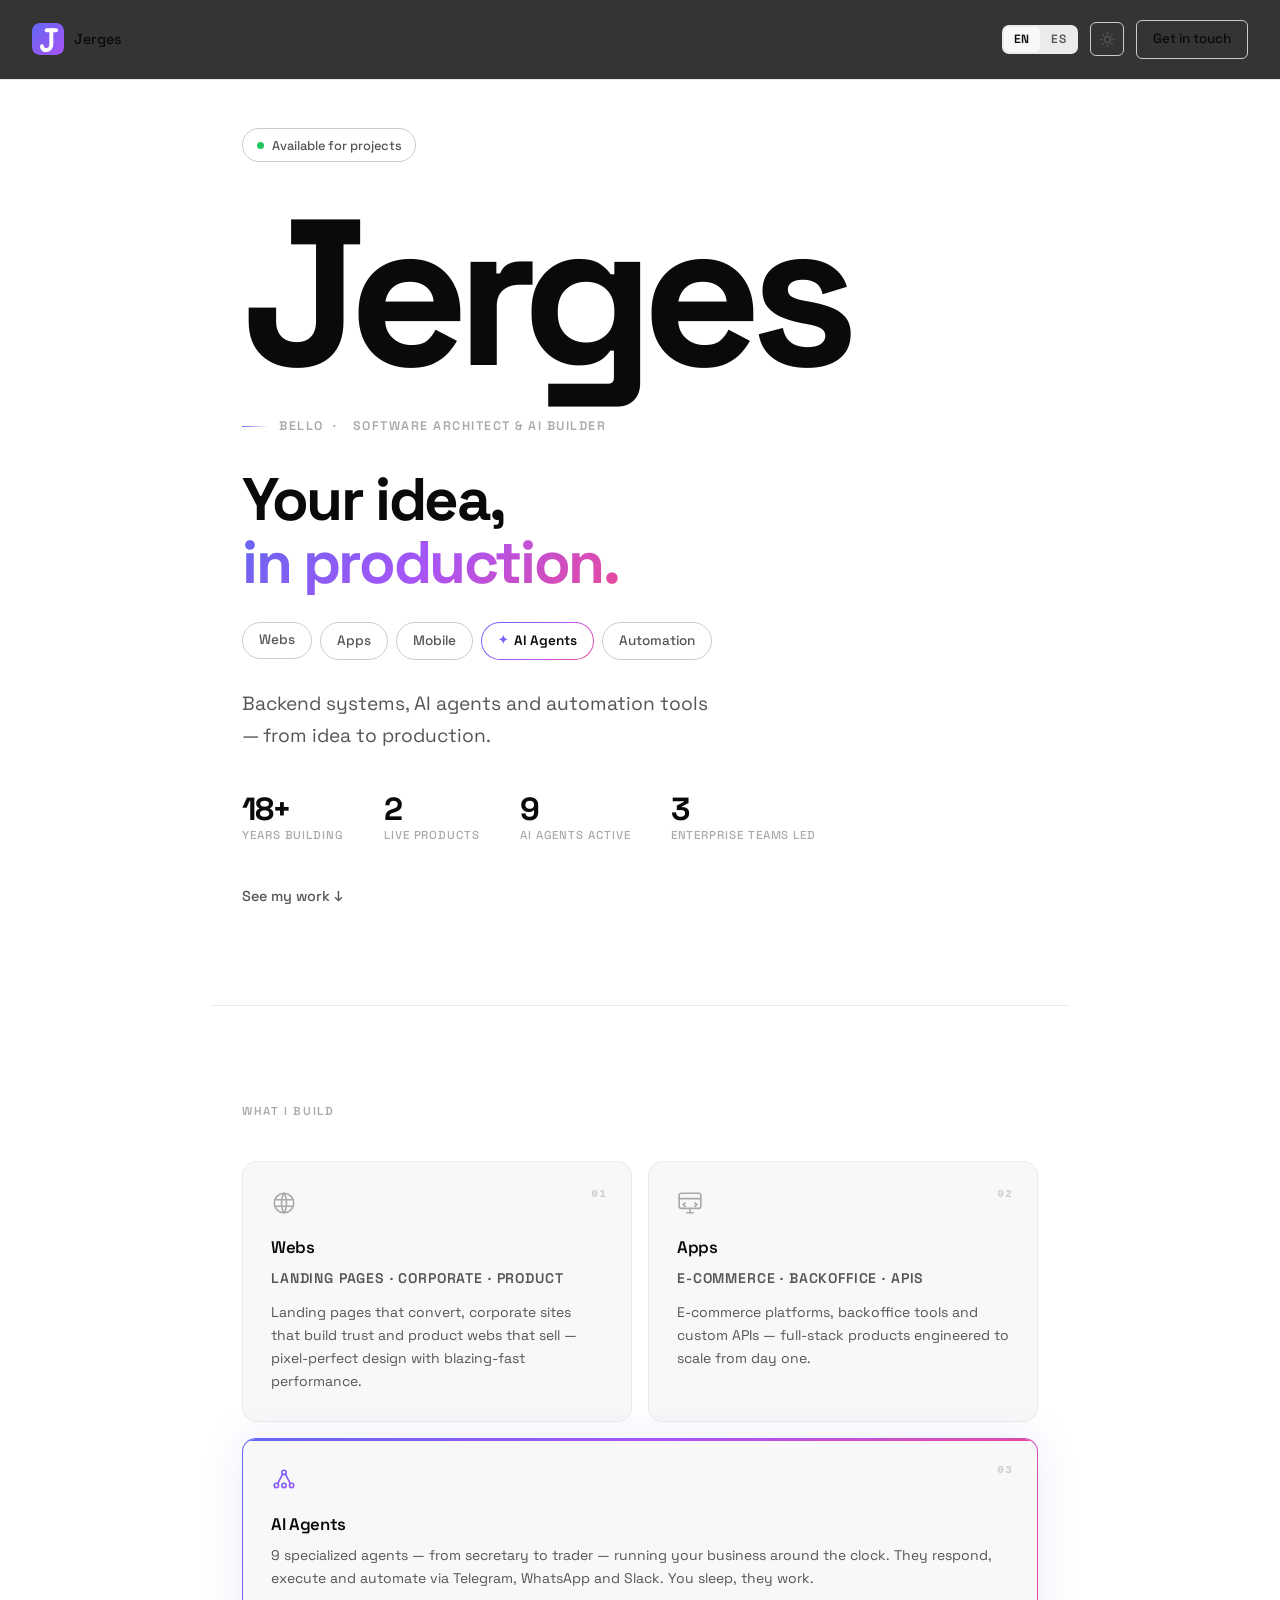
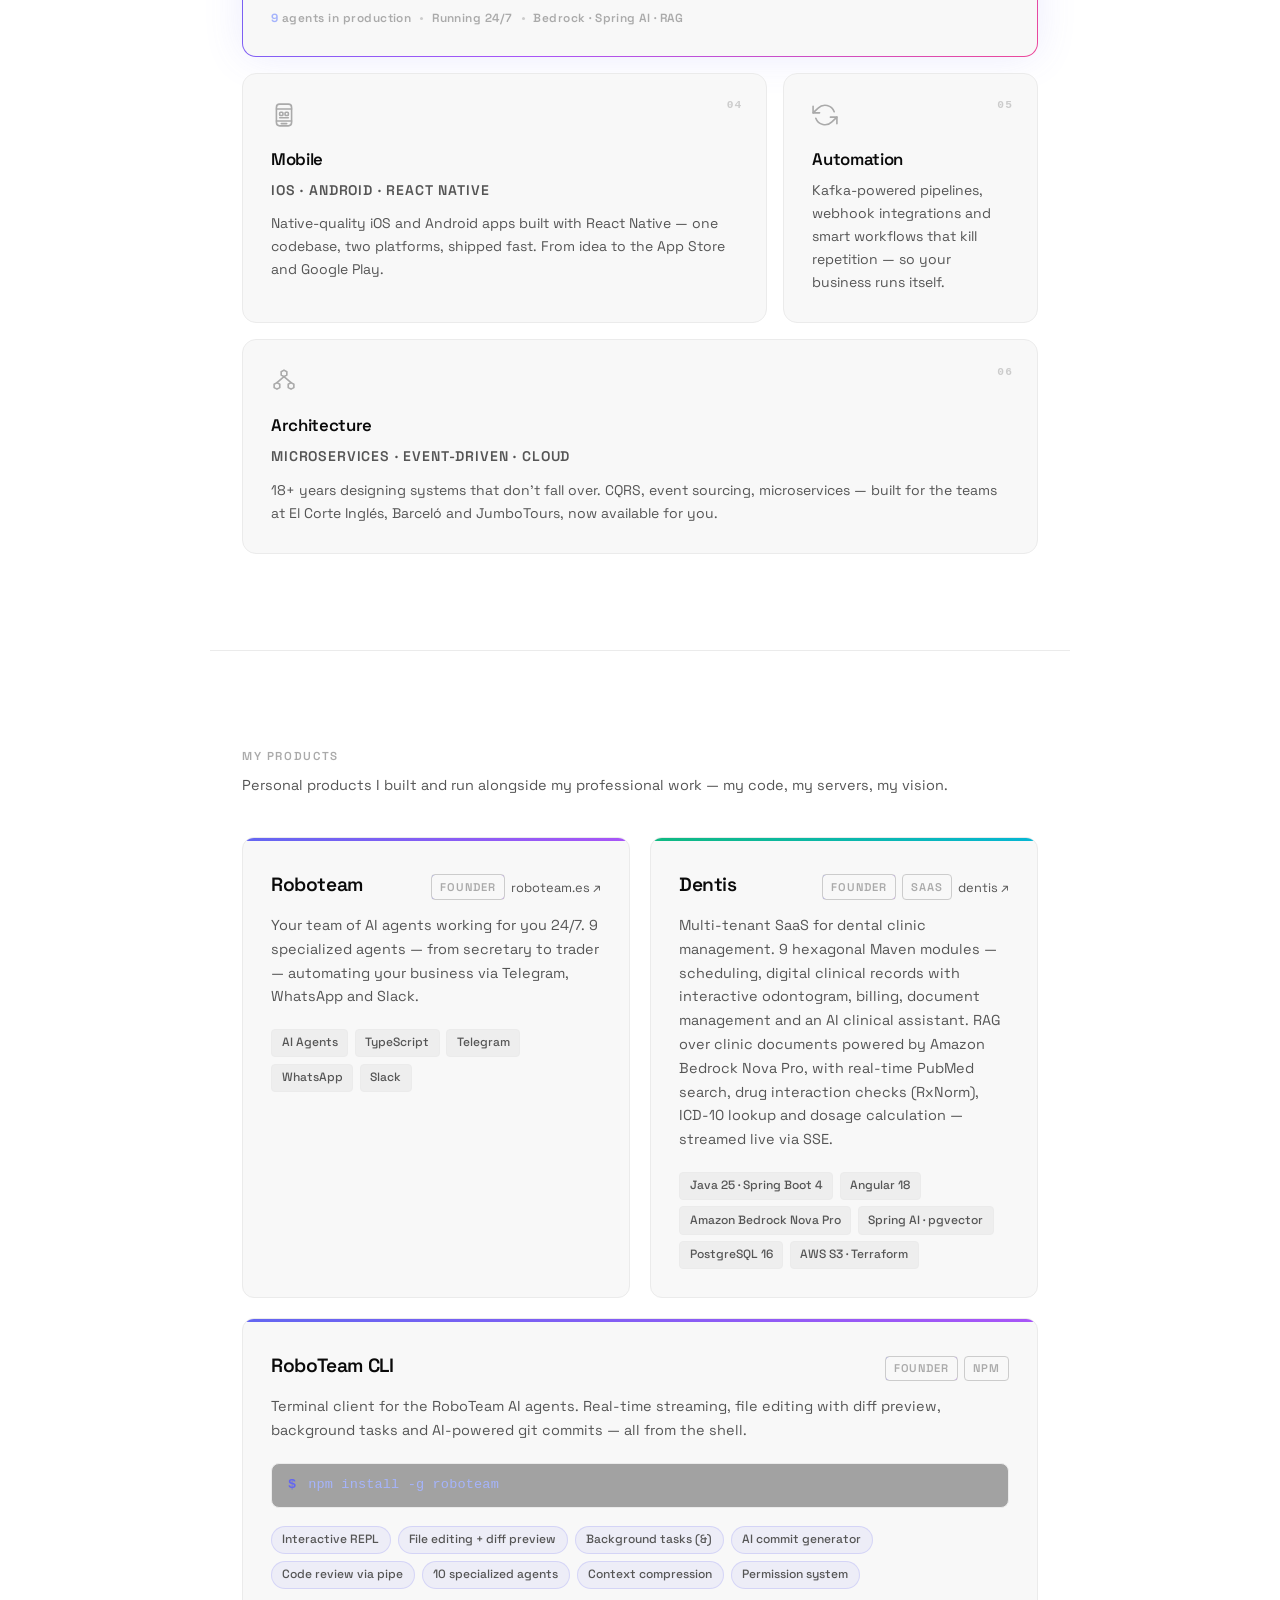
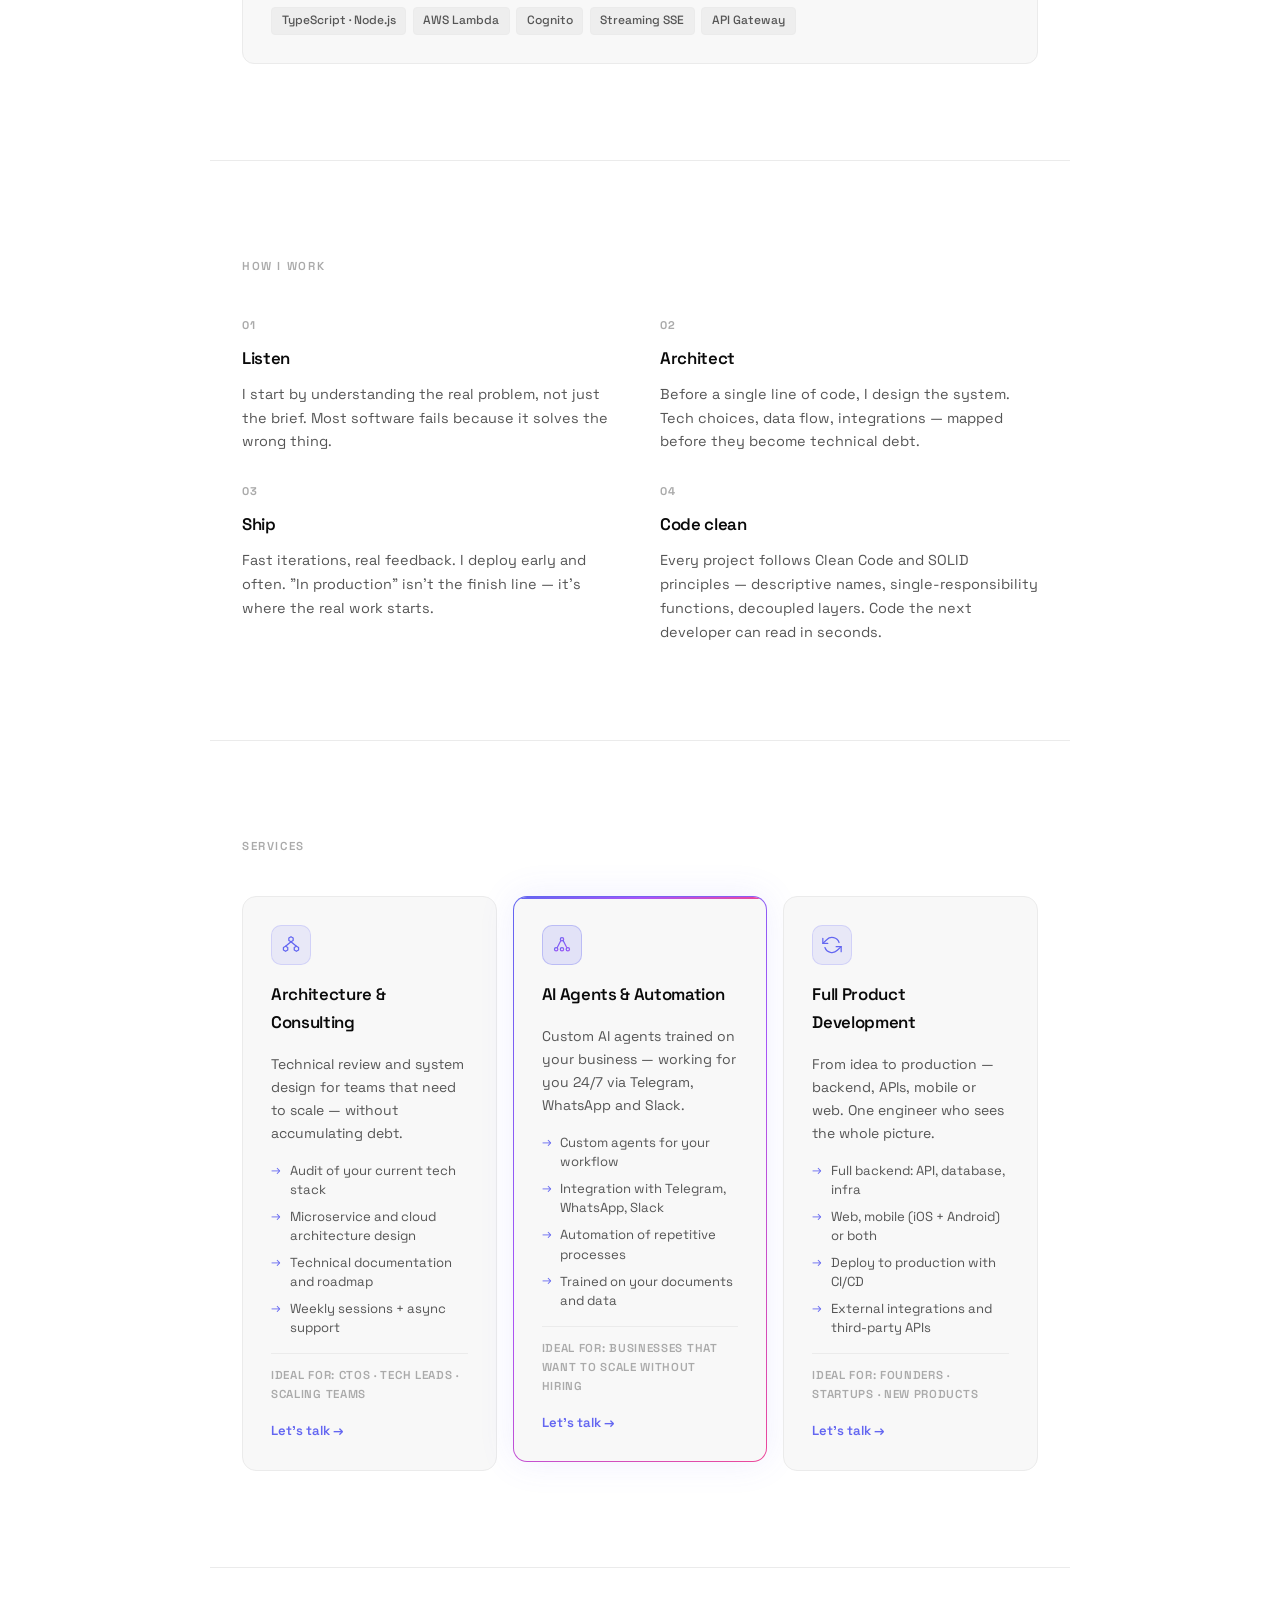
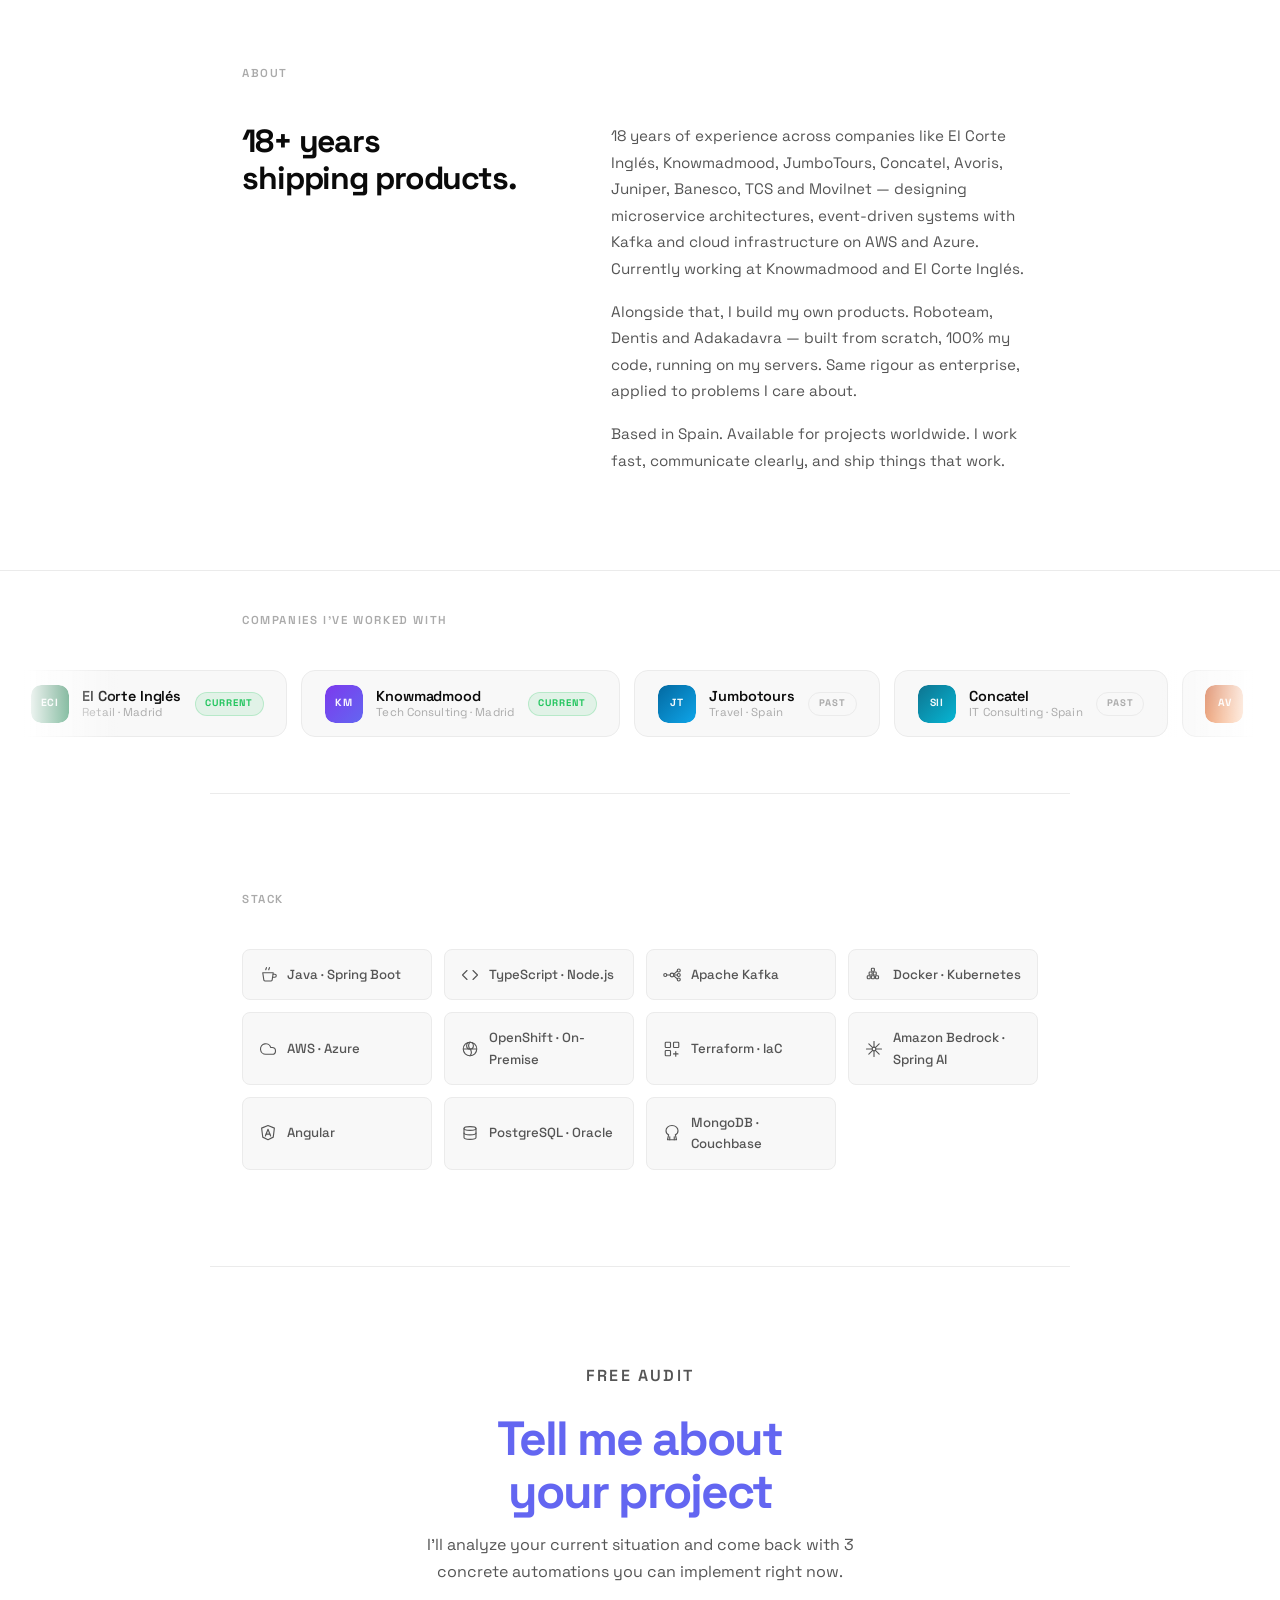
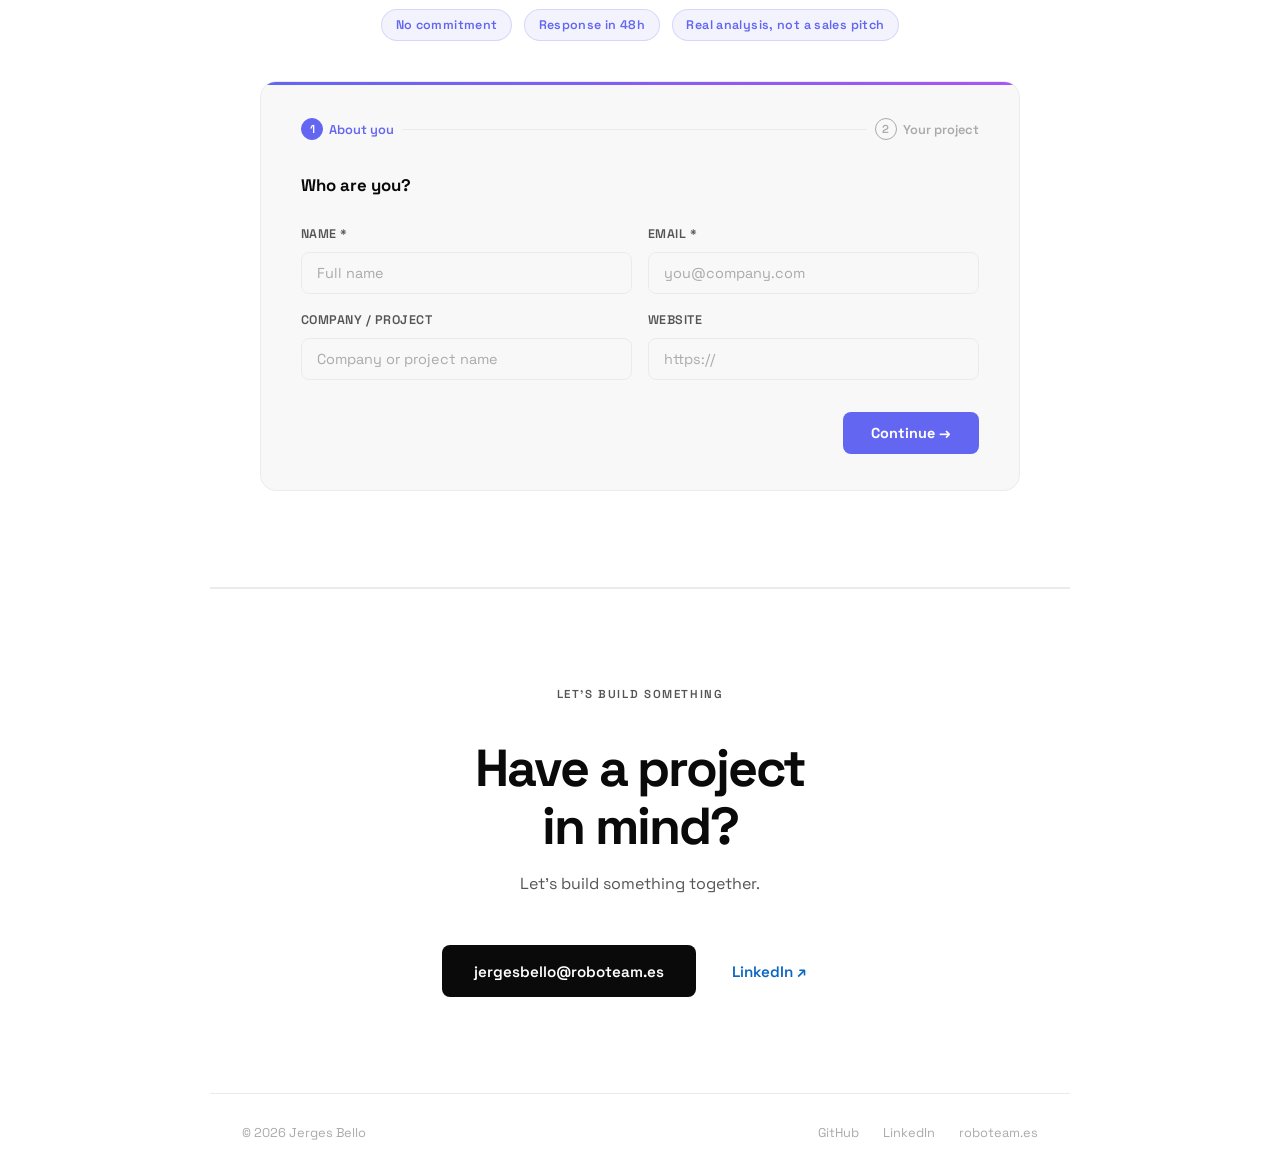
==== commit 337d72a4: "Rework "What I build" section and hero spacing - Carousel: ticker speed 50s -> 30s - AI Agents card:" ====
--- a/docs/index.html
+++ b/docs/index.html
@@ -62,6 +62,19 @@
   <link rel="preconnect" href="https://fonts.gstatic.com" crossorigin />
   <link href="https://fonts.googleapis.com/css2?family=Space+Grotesk:wght@300;400;500;600;700&display=swap" rel="stylesheet" />
   <link rel="icon" href="assets/logo-mark.svg" type="image/svg+xml" />
+
+  <!-- Debe existir antes del marcado: los onerror de los logos disparan durante el parseo -->
+  <script>
+    function coLogoError(img) {
+      const fallback = img.dataset.fallback;
+      if (fallback) {
+        img.src = fallback;
+        img.removeAttribute('data-fallback');
+      } else {
+        img.style.display = 'none';
+      }
+    }
+  </script>
   <style>
     *, *::before, *::after {
       box-sizing: border-box;
@@ -231,8 +244,19 @@
       letter-spacing: .12em;
       text-transform: uppercase;
       color: var(--muted);
-      margin-top: .75rem;
-      display: block;
+      margin-top: 1.9rem;
+      display: flex;
+      align-items: center;
+      gap: .7rem;
+    }
+
+    /* Trazo corto antes del subtítulo — separa del descendente de la "g" */
+    .hero-brand-sub::before {
+      content: '';
+      width: 26px;
+      height: 1px;
+      background: linear-gradient(90deg, #6366f1, transparent);
+      flex-shrink: 0;
     }
 
     .hero-tagline {
@@ -367,29 +391,50 @@
     }
 
     /* ── WHAT I BUILD ──────────────── */
+    /* Rejilla de 6 columnas: permite anchos desiguales y un ritmo menos rígido */
     .builds-grid {
       display: grid;
-      grid-template-columns: 1fr 1fr;
+      grid-template-columns: repeat(6, 1fr);
       gap: 1rem;
-      align-items: start;
-    }
-
-    .build-card--full,
-    a.build-card-link:has(.build-card--full) {
-      grid-column: 1 / -1;
-    }
+      align-items: stretch;
+    }
+
+    a.build-card-link { grid-column: span 3; }
+    a.build-card-link[data-span="2"] { grid-column: span 2; }
+    a.build-card-link[data-span="4"] { grid-column: span 4; }
+    a.build-card-link[data-span="6"] { grid-column: span 6; }
 
     .build-card {
       position: relative;
+      height: 100%;
       background: var(--bg-card);
       border: 1px solid var(--border);
-      border-radius: 12px;
+      border-radius: 14px;
       padding: 1.75rem;
-      transition: border-color .25s, transform .25s;
       overflow: hidden;
-    }
-
-    .build-card:hover { border-color: var(--border-hover); transform: translateY(-3px); }
+      isolation: isolate;
+      --accent: #6366f1;
+      transition: border-color .3s, transform .35s cubic-bezier(.16,1,.3,1), box-shadow .35s;
+    }
+
+    /* Halo suave que sigue al acento de cada tarjeta */
+    .build-card::before {
+      content: '';
+      position: absolute;
+      inset: -1px;
+      z-index: -1;
+      background: radial-gradient(420px circle at 15% 0%, color-mix(in srgb, var(--accent) 13%, transparent), transparent 70%);
+      opacity: 0;
+      transition: opacity .4s;
+    }
+
+    .build-card:hover {
+      border-color: color-mix(in srgb, var(--accent) 42%, var(--border));
+      transform: translateY(-5px);
+      box-shadow: 0 14px 40px -18px color-mix(in srgb, var(--accent) 55%, transparent);
+    }
+
+    .build-card:hover::before { opacity: 1; }
 
     .build-card--ai {
       border-color: transparent;
@@ -399,7 +444,7 @@
       box-shadow: 0 0 40px rgba(99,102,241,.12);
     }
 
-    .build-card--ai:hover { box-shadow: 0 0 60px rgba(99,102,241,.22); transform: translateY(-4px); }
+    .build-card--ai:hover { box-shadow: 0 0 65px rgba(99,102,241,.24); transform: translateY(-5px); }
 
     .build-accent-bar {
       position: absolute;
@@ -408,9 +453,34 @@
       background: linear-gradient(90deg, #6366f1, #a855f7, #ec4899);
     }
 
-    .build-icon { margin-bottom: 1.1rem; color: var(--muted); line-height: 0; }
-    .build-icon svg { width: 26px; height: 26px; display: block; }
-    .ai-icon { color: transparent; } /* gradient handled inside SVG */
+    /* Índice editorial en la esquina */
+    .build-idx {
+      position: absolute;
+      top: 1.4rem;
+      right: 1.5rem;
+      font-family: 'Courier New', Courier, monospace;
+      font-size: .7rem;
+      font-weight: 700;
+      letter-spacing: .1em;
+      color: var(--border-hover);
+      transition: color .3s;
+    }
+    .build-card:hover .build-idx { color: var(--accent); }
+
+    .build-icon {
+      margin-bottom: 1.1rem;
+      color: var(--muted);
+      line-height: 0;
+      width: 26px;
+      transition: color .3s, transform .45s cubic-bezier(.34,1.56,.64,1);
+    }
+    .build-icon svg { width: 26px; height: 26px; display: block; overflow: visible; }
+    .build-card:hover .build-icon {
+      color: var(--accent);
+      transform: translateY(-2px) rotate(-6deg) scale(1.08);
+    }
+    .ai-icon { color: transparent; } /* el degradado va dentro del SVG */
+    .build-card--ai:hover .ai-icon { transform: translateY(-2px) scale(1.08); }
 
     .build-card h3 {
       font-size: 1.05rem;
@@ -430,38 +500,62 @@
 
     .build-card p { font-size: .875rem; color: var(--muted-light); line-height: 1.65; }
 
+    /* Datos de prueba en vez de una etiqueta "Nuevo" */
+    .build-proof {
+      display: flex;
+      flex-wrap: wrap;
+      align-items: center;
+      gap: .55rem;
+      margin-top: 1.15rem;
+      font-size: .74rem;
+      font-weight: 600;
+      letter-spacing: .04em;
+      color: var(--muted);
+    }
+    .build-proof b {
+      font-weight: 700;
+      color: #a5b4fc;
+    }
+    .build-proof i {
+      display: inline-block;
+      width: 3px; height: 3px;
+      border-radius: 50%;
+      background: var(--border-hover);
+    }
+
     a.build-card-link {
       display: block;
       text-decoration: none;
       color: inherit;
     }
     a.build-card-link .build-card { cursor: pointer; }
-    a.build-card-link .build-card::after {
-      content: '↗';
+    .build-arrow {
       position: absolute;
-      top: 1.25rem;
-      right: 1.25rem;
-      font-size: .8rem;
-      color: var(--muted);
+      bottom: 1.5rem;
+      right: 1.5rem;
+      font-size: .85rem;
+      color: var(--accent);
       opacity: 0;
-      transition: opacity .2s, transform .2s;
-    }
-    a.build-card-link:hover .build-card::after {
+      transform: translate(-6px, 6px);
+      transition: opacity .3s, transform .3s cubic-bezier(.16,1,.3,1);
+    }
+    a.build-card-link:hover .build-arrow {
       opacity: 1;
-      transform: translate(2px, -2px);
-    }
-
-    .build-badge {
-      display: inline-block;
-      margin-top: 1rem;
-      font-size: .7rem;
-      font-weight: 700;
-      letter-spacing: .08em;
-      text-transform: uppercase;
-      padding: .2rem .6rem;
-      border-radius: 100px;
-      background: linear-gradient(135deg, #6366f1, #a855f7);
-      color: white;
+      transform: none;
+    }
+
+    /* Entrada escalonada al hacer scroll */
+    .build-reveal {
+      opacity: 0;
+      transform: translateY(24px);
+      transition: opacity .7s cubic-bezier(.16,1,.3,1), transform .7s cubic-bezier(.16,1,.3,1);
+      transition-delay: var(--rd, 0ms);
+    }
+    .build-reveal.visible { opacity: 1; transform: none; }
+
+    @media (prefers-reduced-motion: reduce) {
+      .build-reveal { transition: none; opacity: 1; transform: none; }
+      .build-card, .build-icon { transition: none; }
     }
 
     /* ── SECTIONS ──────────────────── */
@@ -1197,8 +1291,10 @@
       #hero { padding: 7rem 1.25rem 4rem; }
       section:not(#hero) { padding: 4rem 1.25rem; }
       .builds-grid { grid-template-columns: 1fr; }
-      .build-card--full,
-      a.build-card-link:has(.build-card--full) { grid-column: auto; }
+      a.build-card-link,
+      a.build-card-link[data-span="2"],
+      a.build-card-link[data-span="4"],
+      a.build-card-link[data-span="6"] { grid-column: 1 / -1; }
       .process-grid { grid-template-columns: 1fr; gap: 2rem; }
       .hero-stats { gap: 1.5rem; }
       .project-grid { grid-template-columns: 1fr; }
@@ -1304,7 +1400,7 @@
     .ticker-inner {
       display: flex;
       width: max-content;
-      animation: ticker-scroll 50s linear infinite;
+      animation: ticker-scroll 30s linear infinite;
     }
 
     .ticker-inner:hover { animation-play-state: paused; }
@@ -1660,57 +1756,75 @@
       <p class="section-label" data-i18n="builds.label">What I build</p>
       <div class="builds-grid">
 
-        <a class="build-card-link" href="#audit">
-        <div class="build-card">
+        <a class="build-card-link" data-span="3" href="#audit">
+        <div class="build-card" style="--accent:#6366f1">
+          <span class="build-idx">01</span>
           <div class="build-icon"><svg viewBox="0 0 24 24" fill="none" stroke="currentColor" stroke-width="1.5" stroke-linecap="round" stroke-linejoin="round" aria-hidden="true"><circle cx="12" cy="12" r="9"/><path d="M12 3c-3 4-3 14 0 18"/><path d="M12 3c3 4 3 14 0 18"/><line x1="3.5" y1="9" x2="20.5" y2="9"/><line x1="3.5" y1="15" x2="20.5" y2="15"/></svg></div>
           <h3 data-i18n="builds.webs.title">Webs</h3>
           <p class="build-meta">Landing pages · Corporate · Product</p>
           <p data-i18n="builds.webs.desc">Landing pages that convert, corporate sites that build trust and product webs that sell — pixel-perfect design with blazing-fast performance.</p>
+          <span class="build-arrow">↗</span>
         </div>
         </a>
 
-        <a class="build-card-link" href="#work">
-        <div class="build-card">
+        <a class="build-card-link" data-span="3" href="#work">
+        <div class="build-card" style="--accent:#06b6d4">
+          <span class="build-idx">02</span>
           <div class="build-icon"><svg viewBox="0 0 24 24" fill="none" stroke="currentColor" stroke-width="1.5" stroke-linecap="round" stroke-linejoin="round" aria-hidden="true"><rect x="2" y="3" width="20" height="14" rx="2"/><path d="M2 8h20"/><line x1="9" y1="21" x2="15" y2="21"/><line x1="12" y1="17" x2="12" y2="21"/><path d="M7.5 12l-2 1.5 2 1.5"/><path d="M16.5 12l2 1.5-2 1.5"/></svg></div>
           <h3 data-i18n="builds.apps.title">Apps</h3>
           <p class="build-meta">E-commerce · Backoffice · APIs</p>
           <p data-i18n="builds.apps.desc">E-commerce platforms, backoffice tools and custom APIs — full-stack products engineered to scale from day one.</p>
+          <span class="build-arrow">↗</span>
         </div>
         </a>
 
-        <a class="build-card-link" href="#work">
-        <div class="build-card build-card--ai build-card--full">
+        <a class="build-card-link" data-span="6" href="#work">
+        <div class="build-card build-card--ai" style="--accent:#a855f7">
           <div class="build-accent-bar"></div>
+          <span class="build-idx">03</span>
           <div class="build-icon ai-icon"><svg viewBox="0 0 24 24" fill="none" stroke-width="1.5" stroke-linecap="round" stroke-linejoin="round" aria-hidden="true"><defs><linearGradient id="ai-g" x1="0%" y1="0%" x2="100%" y2="100%"><stop offset="0%" stop-color="#6366f1"/><stop offset="100%" stop-color="#a855f7"/></linearGradient></defs><circle cx="12" cy="5" r="2" stroke="url(#ai-g)" fill="none"/><circle cx="5" cy="17" r="2" stroke="url(#ai-g)" fill="none"/><circle cx="19" cy="17" r="2" stroke="url(#ai-g)" fill="none"/><circle cx="12" cy="17" r="2" stroke="url(#ai-g)" fill="none"/><line x1="12" y1="7" x2="12" y2="15" stroke="url(#ai-g)"/><line x1="10.8" y1="6.4" x2="6.2" y2="15.3" stroke="url(#ai-g)"/><line x1="13.2" y1="6.4" x2="17.8" y2="15.3" stroke="url(#ai-g)"/><line x1="7" y1="17" x2="10" y2="17" stroke="url(#ai-g)"/><line x1="14" y1="17" x2="17" y2="17" stroke="url(#ai-g)"/></svg></div>
           <h3 data-i18n="builds.ai.title">AI Agents</h3>
           <p data-i18n="builds.ai.desc">9 specialized agents — from secretary to trader — running your business around the clock. They respond, execute and automate via Telegram, WhatsApp and Slack. You sleep, they work.</p>
-          <span class="build-badge" data-i18n="builds.ai.badge">New</span>
+          <div class="build-proof">
+            <span><b>9</b> <span data-i18n="builds.ai.p1">agents in production</span></span>
+            <i></i>
+            <span data-i18n="builds.ai.p2">Running 24/7</span>
+            <i></i>
+            <span data-i18n="builds.ai.p3">Bedrock · Spring AI · RAG</span>
+          </div>
+          <span class="build-arrow">↗</span>
         </div>
         </a>
 
-        <a class="build-card-link" href="#audit">
-        <div class="build-card">
-          <div class="build-icon"><svg viewBox="0 0 24 24" fill="none" stroke="currentColor" stroke-width="1.5" stroke-linecap="round" stroke-linejoin="round" aria-hidden="true"><polyline points="1 4 1 10 7 10"/><polyline points="23 20 23 14 17 14"/><path d="M20.49 9A9 9 0 0 0 5.64 5.64L1 10m22 4l-4.64 4.36A9 9 0 0 1 3.51 15"/></svg></div>
-          <h3 data-i18n="builds.auto.title">Automation</h3>
-          <p data-i18n="builds.auto.desc">Kafka-powered pipelines, webhook integrations and smart workflows that kill repetition — so your business runs itself.</p>
-        </div>
-        </a>
-
-        <a class="build-card-link" href="#audit">
-        <div class="build-card">
+        <a class="build-card-link" data-span="4" href="#audit">
+        <div class="build-card" style="--accent:#10b981">
+          <span class="build-idx">04</span>
           <div class="build-icon"><svg viewBox="0 0 24 24" fill="none" stroke="currentColor" stroke-width="1.5" stroke-linecap="round" stroke-linejoin="round" aria-hidden="true"><rect x="5" y="2" width="14" height="20" rx="3"/><path d="M5 6.5h14"/><path d="M5 17.5h14"/><line x1="9.5" y1="20" x2="14.5" y2="20"/><rect x="8" y="9.5" width="3" height="3" rx=".75"/><rect x="13" y="9.5" width="3" height="3" rx=".75"/><line x1="8" y1="14.5" x2="16" y2="14.5"/></svg></div>
           <h3 data-i18n="builds.mobile.title">Mobile</h3>
           <p class="build-meta">iOS · Android · React Native</p>
           <p data-i18n="builds.mobile.desc">Native-quality iOS and Android apps built with React Native — one codebase, two platforms, shipped fast. From idea to the App Store and Google Play.</p>
+          <span class="build-arrow">↗</span>
         </div>
         </a>
 
-        <a class="build-card-link" href="#about">
-        <div class="build-card">
+        <a class="build-card-link" data-span="2" href="#audit">
+        <div class="build-card" style="--accent:#f59e0b">
+          <span class="build-idx">05</span>
+          <div class="build-icon"><svg viewBox="0 0 24 24" fill="none" stroke="currentColor" stroke-width="1.5" stroke-linecap="round" stroke-linejoin="round" aria-hidden="true"><polyline points="1 4 1 10 7 10"/><polyline points="23 20 23 14 17 14"/><path d="M20.49 9A9 9 0 0 0 5.64 5.64L1 10m22 4l-4.64 4.36A9 9 0 0 1 3.51 15"/></svg></div>
+          <h3 data-i18n="builds.auto.title">Automation</h3>
+          <p data-i18n="builds.auto.desc">Kafka-powered pipelines, webhook integrations and smart workflows that kill repetition — so your business runs itself.</p>
+          <span class="build-arrow">↗</span>
+        </div>
+        </a>
+
+        <a class="build-card-link" data-span="6" href="#about">
+        <div class="build-card" style="--accent:#8b5cf6">
+          <span class="build-idx">06</span>
           <div class="build-icon"><svg viewBox="0 0 24 24" fill="none" stroke="currentColor" stroke-width="1.5" stroke-linecap="round" stroke-linejoin="round" aria-hidden="true"><polygon points="12,2 14.6,3.5 14.6,6.5 12,8 9.4,6.5 9.4,3.5"/><polygon points="5.5,13.5 8.1,15 8.1,18 5.5,19.5 2.9,18 2.9,15"/><polygon points="18.5,13.5 21.1,15 21.1,18 18.5,19.5 15.9,18 15.9,15"/><line x1="12" y1="8" x2="5.5" y2="13.5"/><line x1="12" y1="8" x2="18.5" y2="13.5"/></svg></div>
           <h3 data-i18n="builds.arch.title">Architecture</h3>
           <p class="build-meta">Microservices · Event-driven · Cloud</p>
           <p data-i18n="builds.arch.desc">18+ years designing systems that don't fall over. CQRS, event sourcing, microservices — built for the teams at El Corte Inglés, Barceló and JumboTours, now available for you.</p>
+          <span class="build-arrow">↗</span>
         </div>
         </a>
 
@@ -2466,7 +2580,9 @@
         'builds.apps.desc':  'E-commerce platforms, backoffice tools and custom APIs — full-stack products engineered to scale from day one.',
         'builds.ai.title':   'AI Agents',
         'builds.ai.desc':    '9 specialized agents — from secretary to trader — running your business around the clock. They respond, execute and automate via Telegram, WhatsApp and Slack. You sleep, they work.',
-        'builds.ai.badge':   'New',
+        'builds.ai.p1':      'agents in production',
+        'builds.ai.p2':      'Running 24/7',
+        'builds.ai.p3':      'Bedrock · Spring AI · RAG',
         'builds.auto.title': 'Automation',
         'builds.auto.desc':  'Kafka-powered pipelines, webhook integrations and smart workflows that kill repetition — so your business runs itself.',
         'builds.mobile.title': 'Mobile',
@@ -2607,7 +2723,9 @@
         'builds.apps.desc':  'Plataformas de e-commerce, herramientas de backoffice y APIs a medida — productos full-stack diseñados para escalar desde el primer día.',
         'builds.ai.title':   'Agentes IA',
         'builds.ai.desc':    '9 agentes especializados — de secretaria a trader — trabajando por tu negocio sin parar. Responden, ejecutan y automatizan por Telegram, WhatsApp y Slack. Tú descansas, ellos trabajan.',
-        'builds.ai.badge':   'Nuevo',
+        'builds.ai.p1':      'agentes en producción',
+        'builds.ai.p2':      'Funcionando 24/7',
+        'builds.ai.p3':      'Bedrock · Spring AI · RAG',
         'builds.auto.title': 'Automatización',
         'builds.auto.desc':  'Pipelines con Kafka, integraciones por webhooks y flujos inteligentes que eliminan la repetición — para que tu negocio funcione solo.',
         'builds.mobile.title': 'Mobile',
@@ -2815,6 +2933,22 @@
       );
       document.querySelectorAll('section:not(#hero), .project, .stack-item')
         .forEach(el => { el.classList.add('fade-in'); observer.observe(el); });
+
+      /* Las tarjetas de "Qué construyo" entran escalonadas, una detrás de otra */
+      const buildObs = new IntersectionObserver(
+        entries => entries.forEach(e => {
+          if (e.isIntersecting) {
+            e.target.classList.add('visible');
+            buildObs.unobserve(e.target);
+          }
+        }),
+        { threshold: 0.15 }
+      );
+      document.querySelectorAll('.builds-grid .build-card-link').forEach((el, i) => {
+        el.classList.add('build-reveal');
+        el.style.setProperty('--rd', (i * 90) + 'ms');
+        buildObs.observe(el);
+      });
     });
 
     (function () {
@@ -2879,16 +3013,6 @@
 
       wrap.style.cursor = 'grab';
     })();
-
-    function coLogoError(img) {
-      const fallback = img.dataset.fallback;
-      if (fallback) {
-        img.src = fallback;
-        img.removeAttribute('data-fallback');
-      } else {
-        img.style.display = 'none';
-      }
-    }
 
     /* ── AUDIT FORM ── */
     function auditChip(el) {
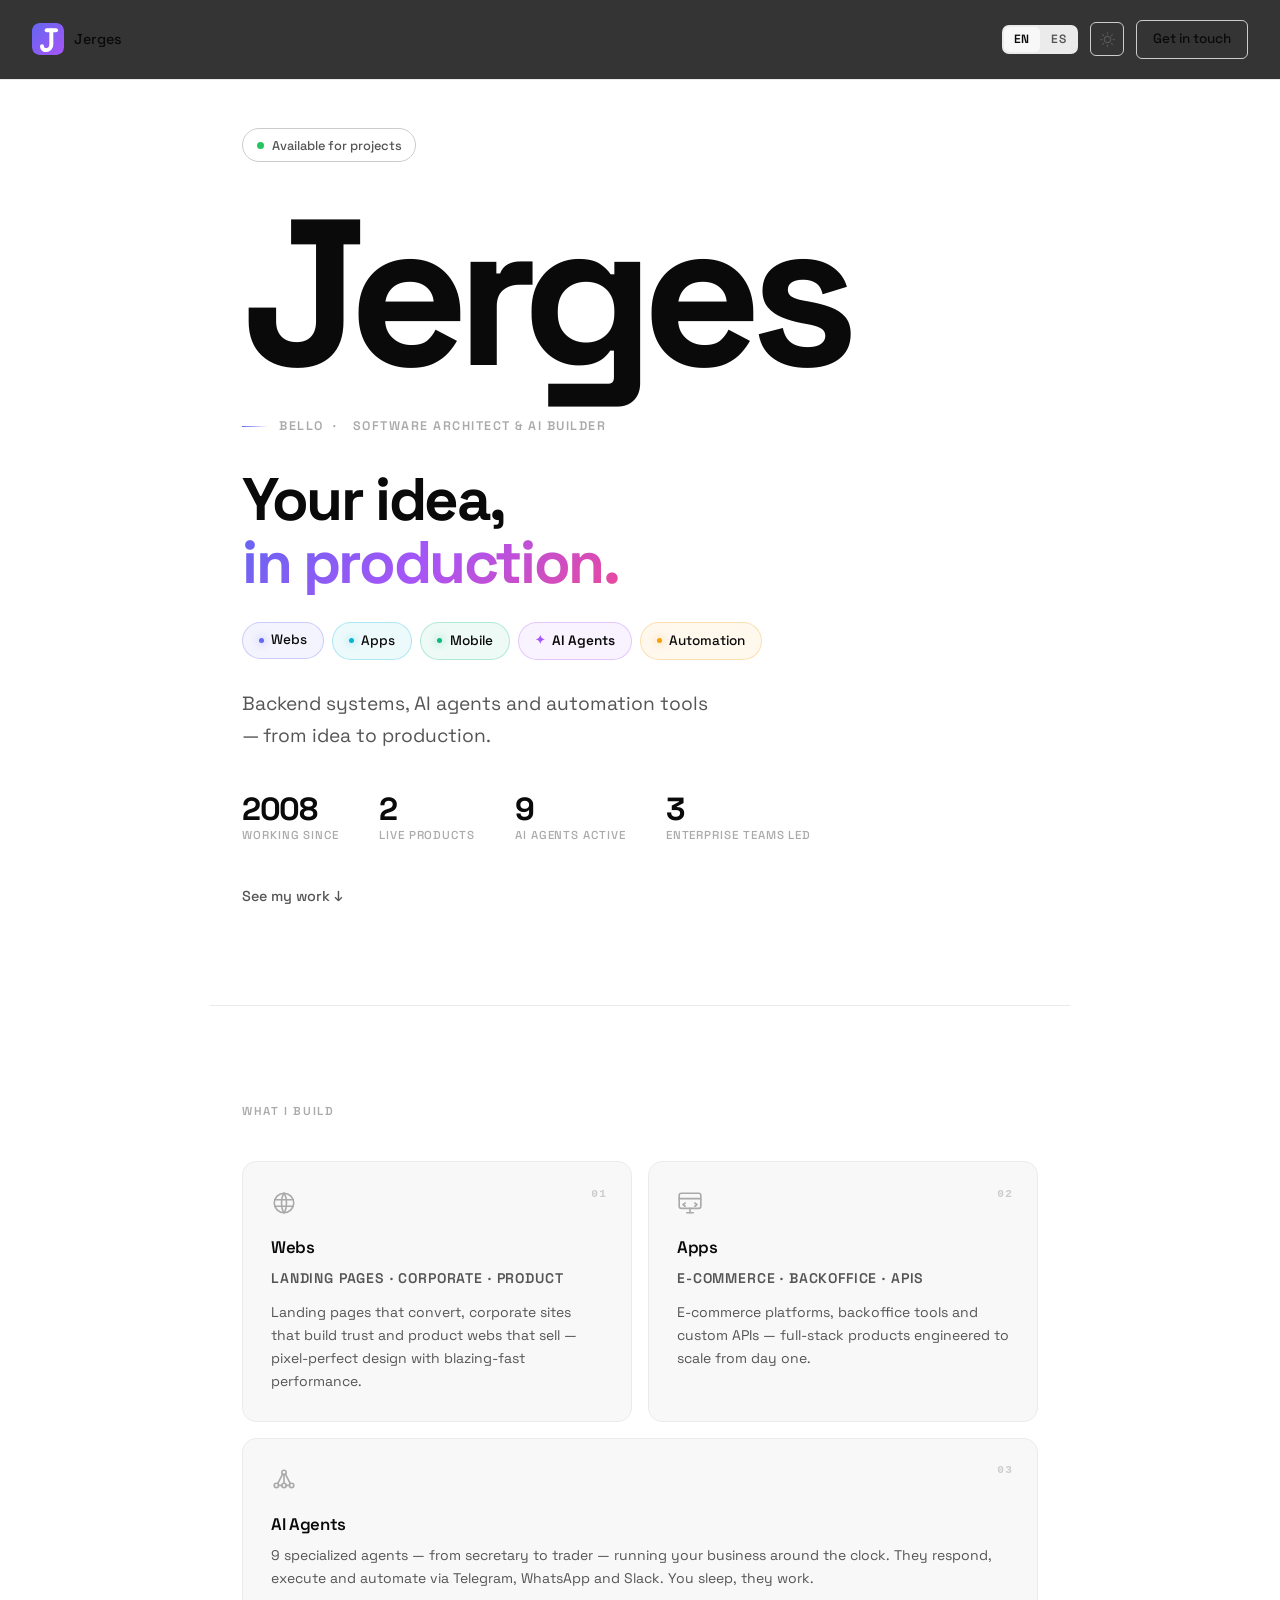
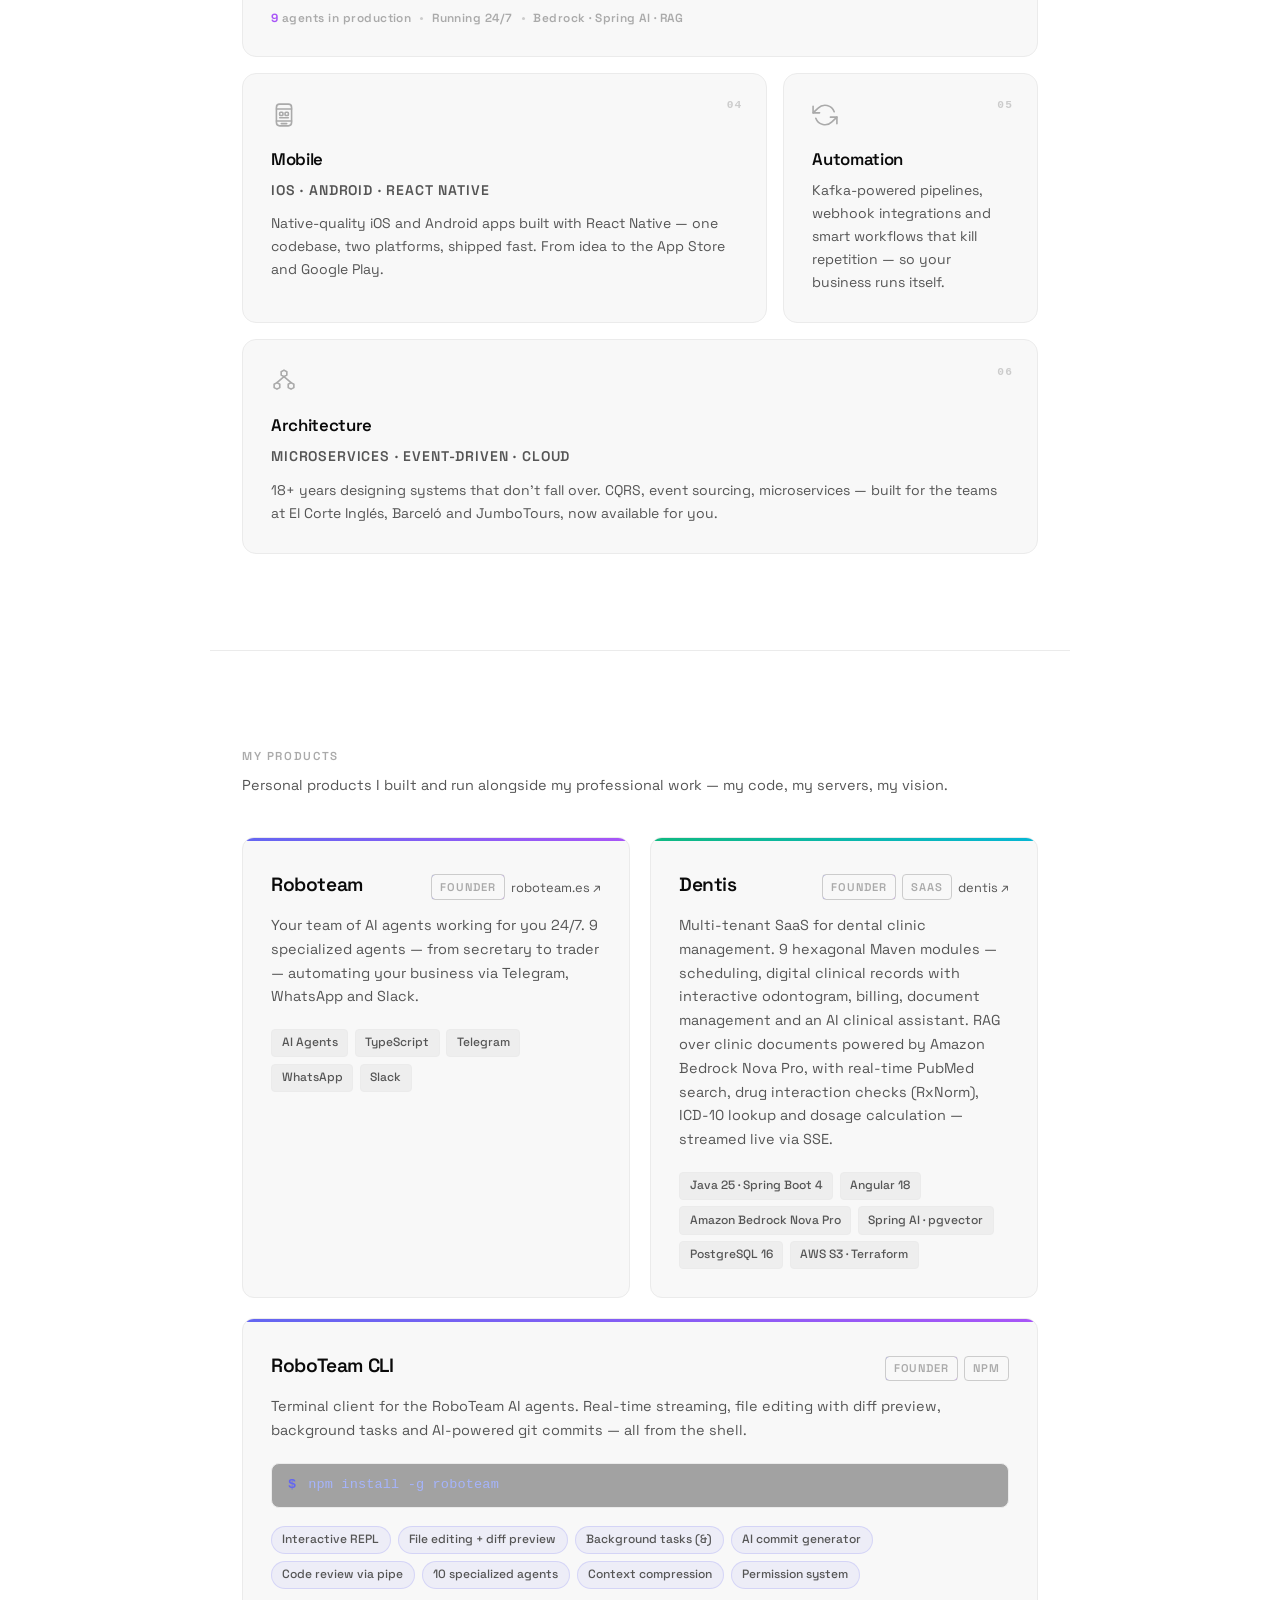
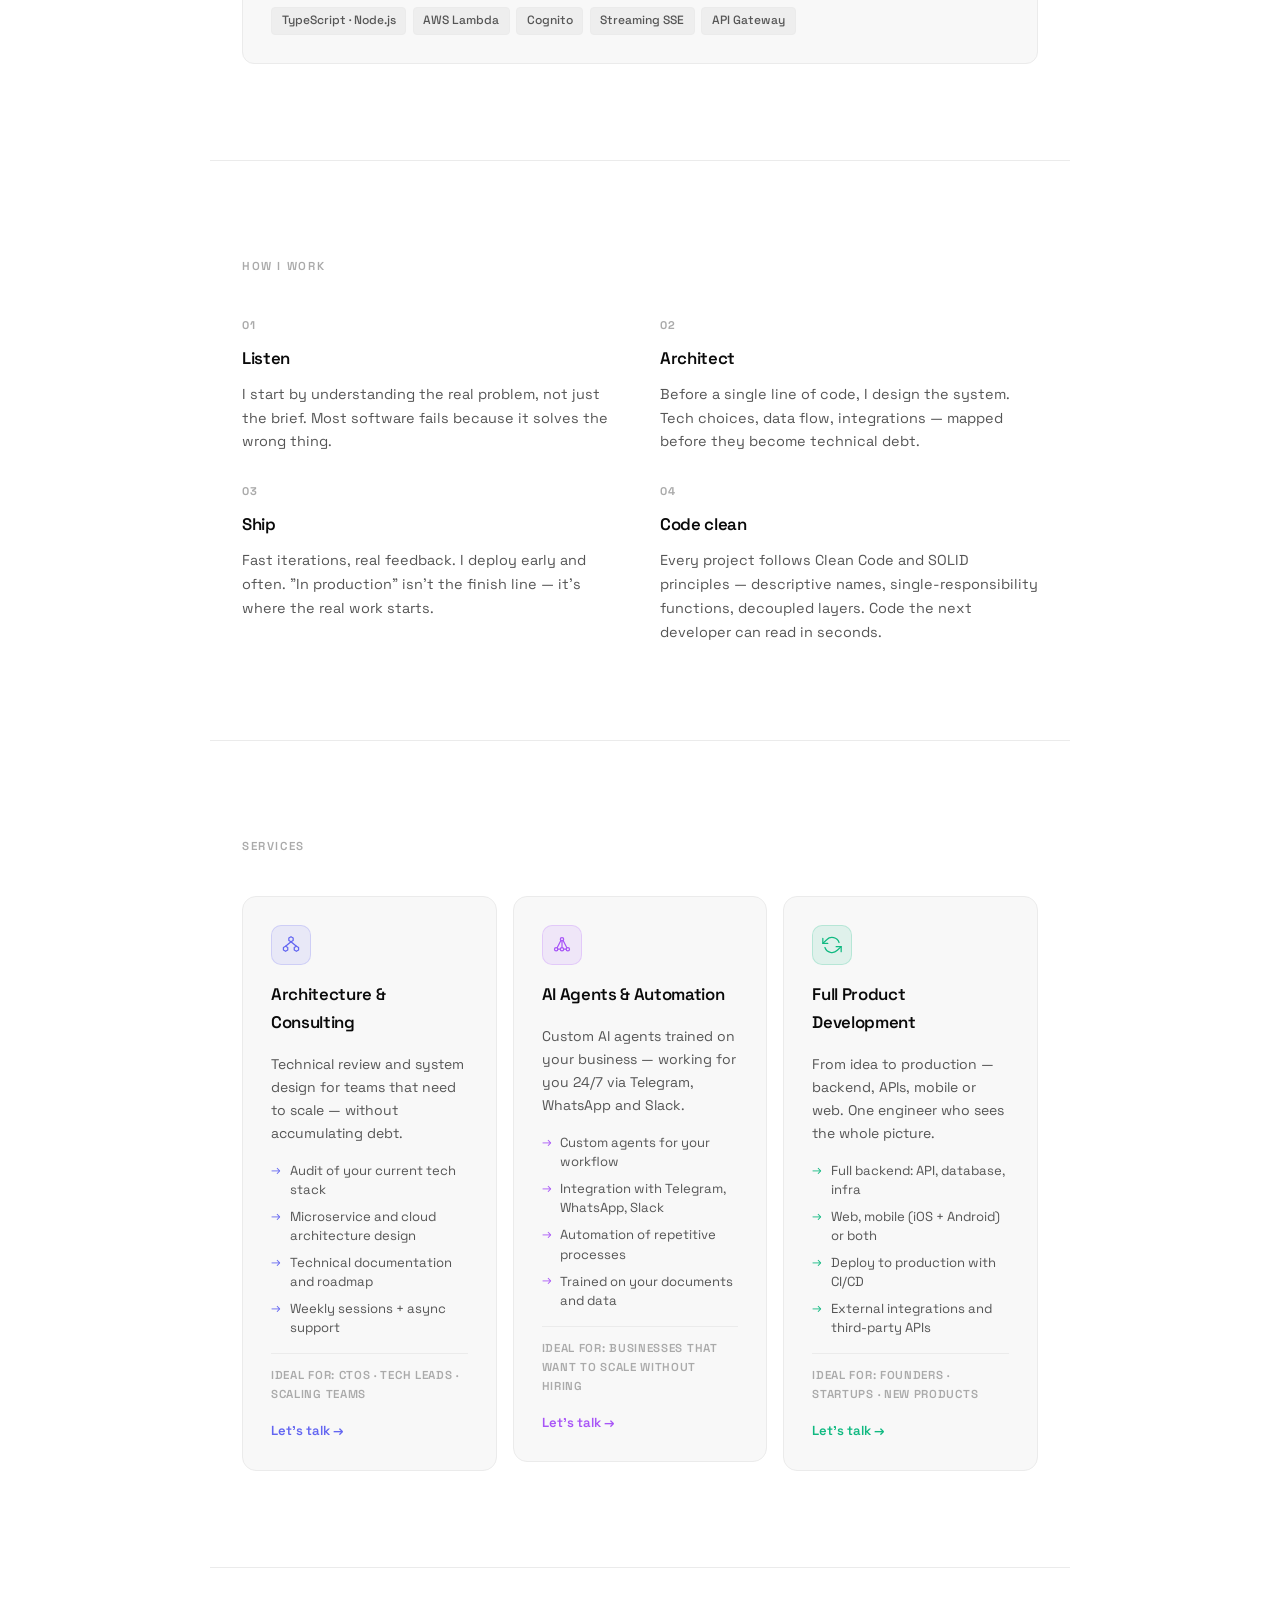
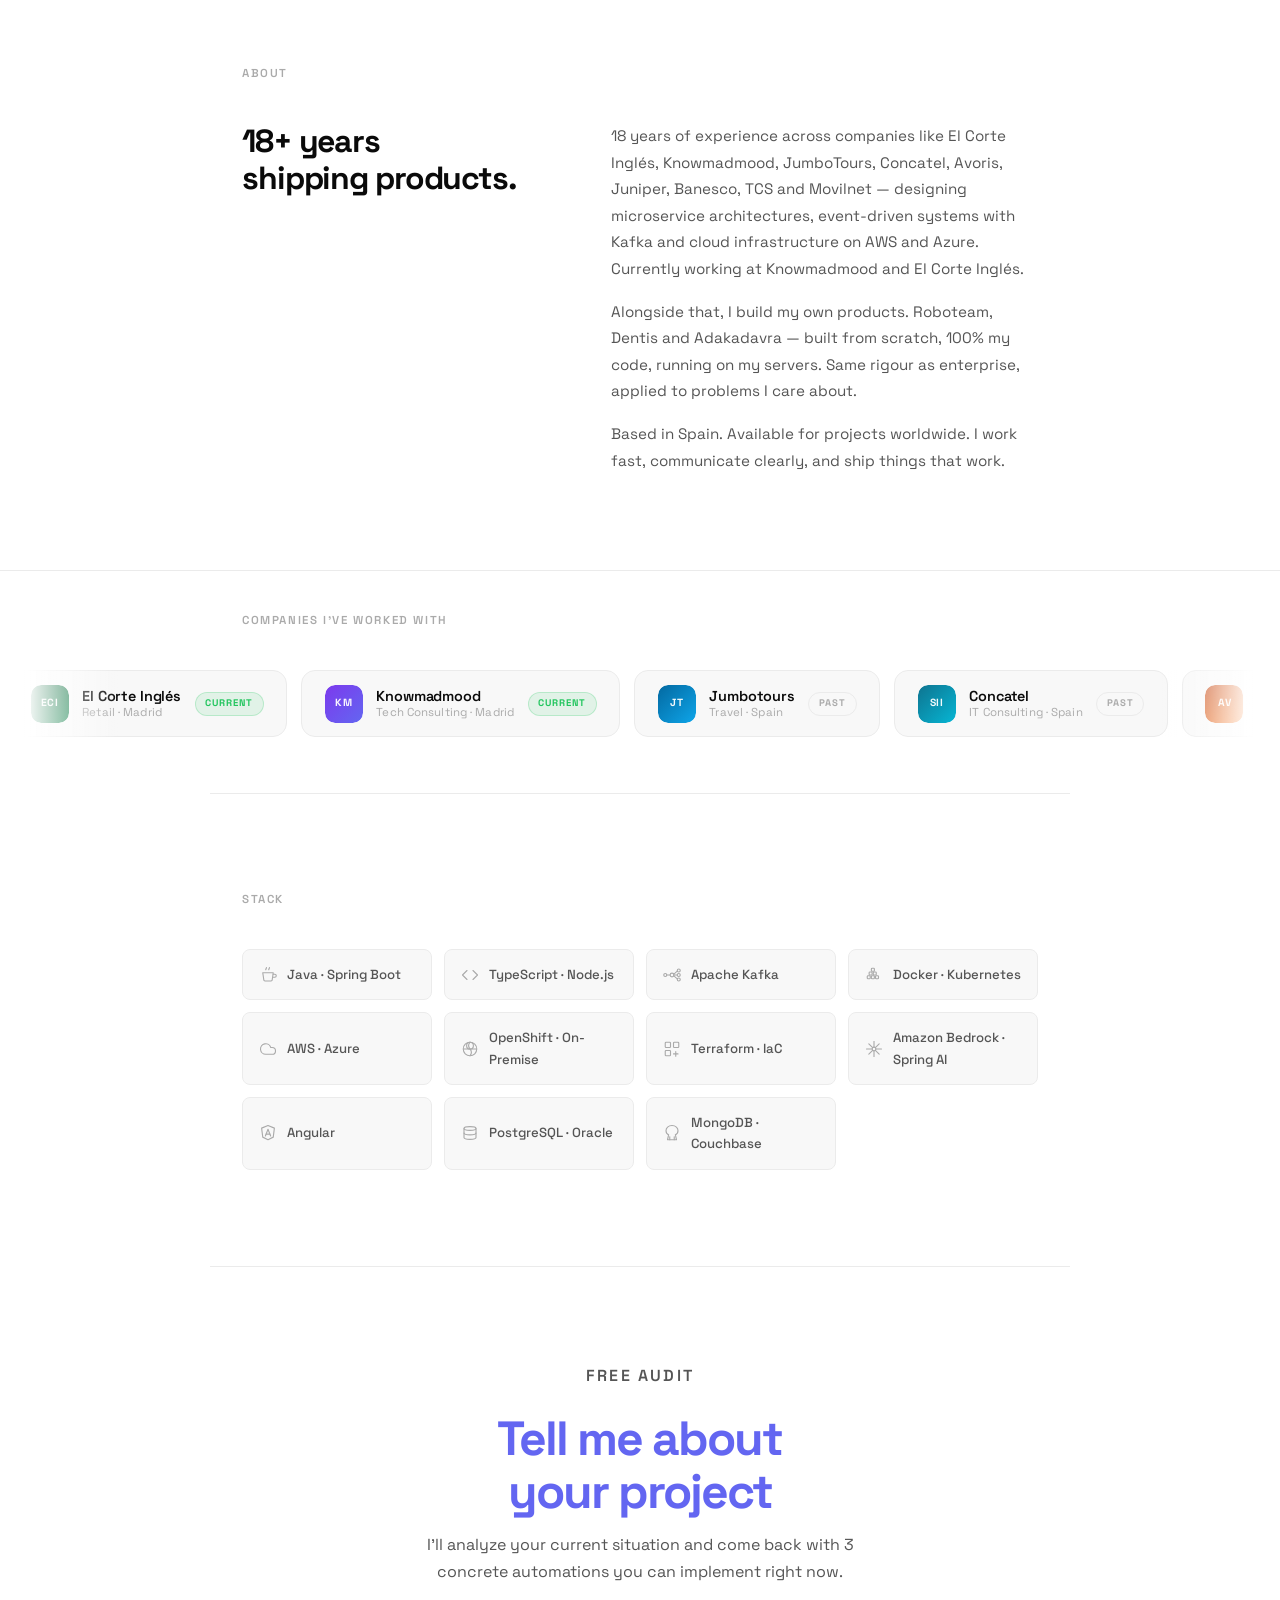
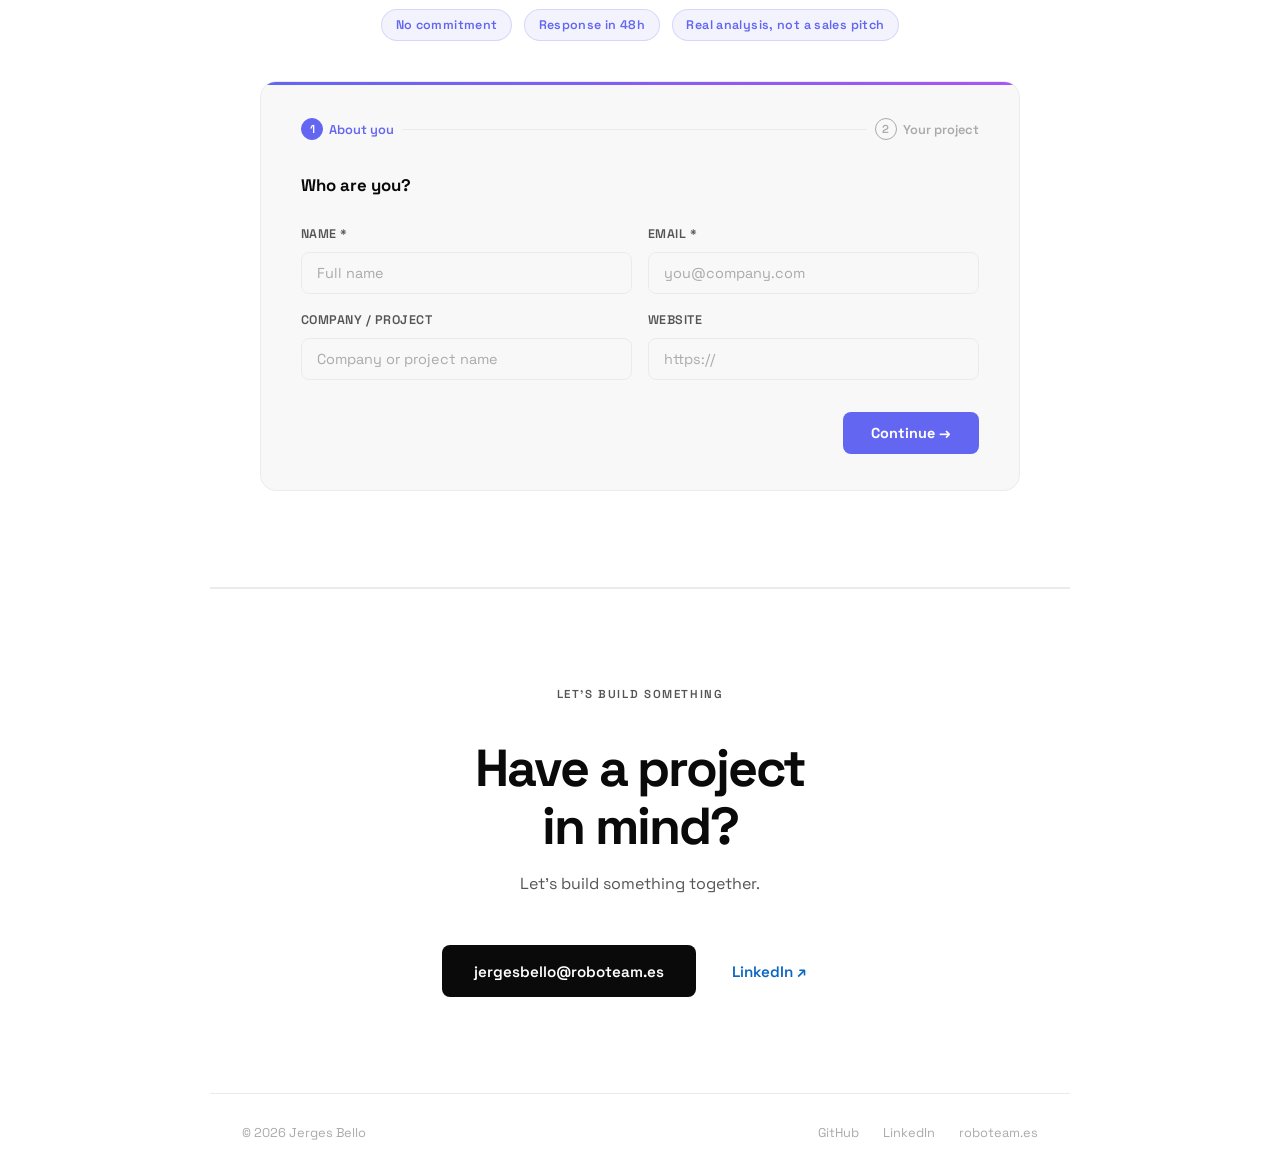
==== commit afa803c8: "Level the visual hierarchy and add motion across sections Hero: - Chips (Webs/Apps/Mobile/AI Agents/" ====
--- a/docs/index.html
+++ b/docs/index.html
@@ -292,33 +292,59 @@
     }
 
     .hero-chip {
+      --accent: #6366f1;
       display: inline-flex;
       align-items: center;
-      gap: .4rem;
+      gap: .45rem;
       font-size: .85rem;
       font-weight: 500;
-      color: var(--muted-light);
+      color: var(--fg);
       padding: .4rem 1rem;
       border-radius: 100px;
-      border: 1px solid var(--border-hover);
-      transition: color .2s, border-color .2s;
-    }
-
-    .hero-chip--ai {
-      color: var(--fg);
-      font-weight: 600;
-      border: 1px solid transparent;
-      background:
-        linear-gradient(var(--bg), var(--bg)) padding-box,
-        linear-gradient(135deg, #6366f1, #a855f7, #ec4899) border-box;
-    }
+      border: 1px solid color-mix(in srgb, var(--accent) 28%, transparent);
+      background: color-mix(in srgb, var(--accent) 7%, transparent);
+      cursor: default;
+      transition: color .25s, border-color .25s, background .25s,
+                  transform .3s cubic-bezier(.34,1.56,.64,1), box-shadow .3s;
+    }
+
+    /* Punto de color: da vida sin saturar el bloque */
+    .hero-chip::before {
+      content: '';
+      width: 5px; height: 5px;
+      border-radius: 50%;
+      background: var(--accent);
+      flex-shrink: 0;
+      box-shadow: 0 0 8px color-mix(in srgb, var(--accent) 70%, transparent);
+      transition: transform .3s cubic-bezier(.34,1.56,.64,1);
+    }
+
+    .hero-chip:hover {
+      border-color: color-mix(in srgb, var(--accent) 60%, transparent);
+      background: color-mix(in srgb, var(--accent) 14%, transparent);
+      transform: translateY(-3px);
+      box-shadow: 0 8px 20px -8px color-mix(in srgb, var(--accent) 65%, transparent);
+    }
+
+    .hero-chip:hover::before { transform: scale(1.5); }
+
+    /* El de IA lleva chispa propia en vez de punto */
+    .hero-chip--ai { font-weight: 600; }
+    .hero-chip--ai::before { display: none; }
 
     .chip-spark {
-      background: linear-gradient(135deg, #6366f1, #a855f7);
-      -webkit-background-clip: text;
-      -webkit-text-fill-color: transparent;
-      background-clip: text;
+      color: var(--accent);
       font-size: .75rem;
+      animation: spark-pulse 2.6s ease-in-out infinite;
+    }
+
+    @keyframes spark-pulse {
+      0%, 100% { opacity: 1;   transform: scale(1)   rotate(0deg); }
+      50%      { opacity: .55; transform: scale(1.25) rotate(90deg); }
+    }
+
+    @media (prefers-reduced-motion: reduce) {
+      .chip-spark { animation: none; }
     }
 
     .scroll-cta {
@@ -436,23 +462,6 @@
 
     .build-card:hover::before { opacity: 1; }
 
-    .build-card--ai {
-      border-color: transparent;
-      background:
-        linear-gradient(var(--bg-card), var(--bg-card)) padding-box,
-        linear-gradient(135deg, #6366f1 0%, #a855f7 50%, #ec4899 100%) border-box;
-      box-shadow: 0 0 40px rgba(99,102,241,.12);
-    }
-
-    .build-card--ai:hover { box-shadow: 0 0 65px rgba(99,102,241,.24); transform: translateY(-5px); }
-
-    .build-accent-bar {
-      position: absolute;
-      top: 0; left: 0; right: 0;
-      height: 2px;
-      background: linear-gradient(90deg, #6366f1, #a855f7, #ec4899);
-    }
-
     /* Índice editorial en la esquina */
     .build-idx {
       position: absolute;
@@ -479,8 +488,6 @@
       color: var(--accent);
       transform: translateY(-2px) rotate(-6deg) scale(1.08);
     }
-    .ai-icon { color: transparent; } /* el degradado va dentro del SVG */
-    .build-card--ai:hover .ai-icon { transform: translateY(-2px) scale(1.08); }
 
     .build-card h3 {
       font-size: 1.05rem;
@@ -514,7 +521,7 @@
     }
     .build-proof b {
       font-weight: 700;
-      color: #a5b4fc;
+      color: var(--accent);
     }
     .build-proof i {
       display: inline-block;
@@ -965,6 +972,8 @@
     }
 
     .stack-item {
+      --accent: #6366f1;
+      position: relative;
       display: flex;
       align-items: center;
       gap: .6rem;
@@ -975,12 +984,52 @@
       font-size: .825rem;
       font-weight: 500;
       color: var(--muted-light);
-      transition: border-color .2s, color .2s;
-    }
-
-    .stack-item:hover { border-color: var(--border-hover); color: var(--fg); }
-    .stack-icon { display: flex; }
+      overflow: hidden;
+      /* Una sola declaración: cubre hover y entrada, para que .fade-in no la pise */
+      transition: border-color .3s, color .3s, background .3s, box-shadow .35s,
+                  opacity .6s ease, transform .5s cubic-bezier(.16,1,.3,1);
+    }
+
+    /* Cada tecnología con su propio acento, en ciclo */
+    .stack-item:nth-child(5n+1) { --accent: #6366f1; }
+    .stack-item:nth-child(5n+2) { --accent: #06b6d4; }
+    .stack-item:nth-child(5n+3) { --accent: #a855f7; }
+    .stack-item:nth-child(5n+4) { --accent: #10b981; }
+    .stack-item:nth-child(5n+5) { --accent: #f59e0b; }
+
+    /* Entrada escalonada al entrar en pantalla */
+    .stack-reveal {
+      opacity: 0;
+      transform: translateY(16px);
+      transition-delay: var(--sd, 0ms);
+    }
+    .stack-reveal.visible { opacity: 1; transform: none; }
+
+    .stack-item:hover {
+      color: var(--fg);
+      border-color: color-mix(in srgb, var(--accent) 45%, var(--border));
+      background: color-mix(in srgb, var(--accent) 6%, var(--bg-card));
+      transform: translateY(-3px);
+      box-shadow: 0 10px 26px -14px color-mix(in srgb, var(--accent) 70%, transparent);
+      transition-delay: 0s; /* el retardo de entrada no debe frenar el hover */
+    }
+
+    .stack-icon {
+      display: flex;
+      color: var(--muted);
+      transition: color .3s, transform .45s cubic-bezier(.34,1.56,.64,1);
+    }
     .stack-icon svg { width: 18px; height: 18px; flex-shrink: 0; }
+
+    .stack-item:hover .stack-icon {
+      color: var(--accent);
+      transform: rotate(-8deg) scale(1.15);
+    }
+
+    @media (prefers-reduced-motion: reduce) {
+      .stack-item, .stack-icon { transition: none; }
+      .stack-reveal { opacity: 1; transform: none; }
+    }
 
     /* ── CONTACT ────────────────────── */
     #contact { text-align: center; border-bottom: 1px solid var(--border); }
@@ -1522,6 +1571,7 @@
     }
 
     .svc-card {
+      --accent: #6366f1;
       position: relative;
       background: var(--bg-card);
       border: 1px solid var(--border);
@@ -1530,44 +1580,63 @@
       display: flex;
       flex-direction: column;
       gap: 1rem;
-      transition: border-color .25s, transform .25s, box-shadow .25s;
       overflow: hidden;
-    }
+      isolation: isolate;
+      /* Una sola declaración: hover y entrada juntos, sin que otra regla la pise */
+      transition: border-color .3s, box-shadow .35s,
+                  opacity .7s ease, transform .5s cubic-bezier(.16,1,.3,1);
+    }
+
+    /* Mismo halo de acento que las tarjetas de "Qué construyo" */
+    .svc-card::before {
+      content: '';
+      position: absolute;
+      inset: -1px;
+      z-index: -1;
+      background: radial-gradient(420px circle at 15% 0%, color-mix(in srgb, var(--accent) 13%, transparent), transparent 70%);
+      opacity: 0;
+      transition: opacity .4s;
+    }
+
+    /* Entrada escalonada */
+    .svc-reveal {
+      opacity: 0;
+      transform: translateY(22px);
+      transition-delay: var(--sd, 0ms);
+    }
+    .svc-reveal.visible { opacity: 1; transform: none; }
 
     .svc-card:hover {
-      border-color: var(--border-hover);
-      transform: translateY(-4px);
-      box-shadow: 0 20px 40px rgba(0,0,0,.35);
-    }
-
-    .svc-card--featured {
-      border-color: transparent;
-      background:
-        linear-gradient(var(--bg-card), var(--bg-card)) padding-box,
-        linear-gradient(135deg, #6366f1, #a855f7, #ec4899) border-box;
-      box-shadow: 0 0 36px rgba(99,102,241,.1);
-    }
-
-    .svc-card--featured:hover {
-      box-shadow: 0 0 56px rgba(99,102,241,.22);
-    }
-
-    .svc-top-bar {
-      position: absolute;
-      top: 0; left: 0; right: 0;
-      height: 2px;
-      background: linear-gradient(90deg, #6366f1, #a855f7, #ec4899);
+      border-color: color-mix(in srgb, var(--accent) 42%, var(--border));
+      transform: translateY(-5px);
+      box-shadow: 0 14px 40px -18px color-mix(in srgb, var(--accent) 55%, transparent);
+      transition-delay: 0s;
+    }
+
+    .svc-card:hover::before { opacity: 1; }
+
+    @media (prefers-reduced-motion: reduce) {
+      .svc-card, .svc-icon { transition: none; }
+      .svc-reveal { opacity: 1; transform: none; }
     }
 
     .svc-icon {
       width: 40px; height: 40px;
       border-radius: 10px;
-      background: rgba(99,102,241,.1);
-      border: 1px solid rgba(99,102,241,.18);
+      background: color-mix(in srgb, var(--accent) 10%, transparent);
+      border: 1px solid color-mix(in srgb, var(--accent) 20%, transparent);
+      color: var(--accent);
       display: flex;
       align-items: center;
       justify-content: center;
       flex-shrink: 0;
+      transition: transform .45s cubic-bezier(.34,1.56,.64,1), background .3s, border-color .3s;
+    }
+
+    .svc-card:hover .svc-icon {
+      transform: translateY(-2px) rotate(-6deg) scale(1.08);
+      background: color-mix(in srgb, var(--accent) 18%, transparent);
+      border-color: color-mix(in srgb, var(--accent) 38%, transparent);
     }
 
     .svc-icon svg { width: 20px; height: 20px; }
@@ -1604,7 +1673,7 @@
 
     .svc-includes li::before {
       content: '→';
-      color: #6366f1;
+      color: var(--accent);
       font-size: .75rem;
       flex-shrink: 0;
       margin-top: .05rem;
@@ -1626,7 +1695,7 @@
       gap: .4rem;
       font-size: .82rem;
       font-weight: 600;
-      color: #6366f1;
+      color: var(--accent);
       text-decoration: none;
       transition: gap .2s;
     }
@@ -1715,14 +1784,14 @@
         <span class="gradient-text" data-i18n="hero.h1b">in production.</span>
       </p>
       <div class="hero-chips ha" style="--d:280ms">
-        <span class="hero-chip" data-i18n="chip.webs">Webs</span>
-        <span class="hero-chip" data-i18n="chip.apps">Apps</span>
-        <span class="hero-chip" data-i18n="chip.mobile">Mobile</span>
-        <span class="hero-chip hero-chip--ai">
+        <span class="hero-chip" style="--accent:#6366f1" data-i18n="chip.webs">Webs</span>
+        <span class="hero-chip" style="--accent:#06b6d4" data-i18n="chip.apps">Apps</span>
+        <span class="hero-chip" style="--accent:#10b981" data-i18n="chip.mobile">Mobile</span>
+        <span class="hero-chip hero-chip--ai" style="--accent:#a855f7">
           <span class="chip-spark">✦</span>
           <span data-i18n="chip.ai">AI Agents</span>
         </span>
-        <span class="hero-chip" data-i18n="chip.automation">Automation</span>
+        <span class="hero-chip" style="--accent:#f59e0b" data-i18n="chip.automation">Automation</span>
       </div>
       <p class="hero-sub ha" style="--d:360ms" data-i18n="hero.sub">
         Backend systems, AI agents and automation tools — from idea to production.
@@ -1730,8 +1799,8 @@
 
       <div class="hero-stats ha" style="--d:440ms">
         <div class="stat">
-          <span class="stat-n" data-count="18" data-suffix="+">18+</span>
-          <span class="stat-l" data-i18n="stat.years">years building</span>
+          <span class="stat-n">2008</span>
+          <span class="stat-l" data-i18n="stat.years">working since</span>
         </div>
         <div class="stat">
           <span class="stat-n" data-count="2">2</span>
@@ -1779,10 +1848,9 @@
         </a>
 
         <a class="build-card-link" data-span="6" href="#work">
-        <div class="build-card build-card--ai" style="--accent:#a855f7">
-          <div class="build-accent-bar"></div>
+        <div class="build-card" style="--accent:#a855f7">
           <span class="build-idx">03</span>
-          <div class="build-icon ai-icon"><svg viewBox="0 0 24 24" fill="none" stroke-width="1.5" stroke-linecap="round" stroke-linejoin="round" aria-hidden="true"><defs><linearGradient id="ai-g" x1="0%" y1="0%" x2="100%" y2="100%"><stop offset="0%" stop-color="#6366f1"/><stop offset="100%" stop-color="#a855f7"/></linearGradient></defs><circle cx="12" cy="5" r="2" stroke="url(#ai-g)" fill="none"/><circle cx="5" cy="17" r="2" stroke="url(#ai-g)" fill="none"/><circle cx="19" cy="17" r="2" stroke="url(#ai-g)" fill="none"/><circle cx="12" cy="17" r="2" stroke="url(#ai-g)" fill="none"/><line x1="12" y1="7" x2="12" y2="15" stroke="url(#ai-g)"/><line x1="10.8" y1="6.4" x2="6.2" y2="15.3" stroke="url(#ai-g)"/><line x1="13.2" y1="6.4" x2="17.8" y2="15.3" stroke="url(#ai-g)"/><line x1="7" y1="17" x2="10" y2="17" stroke="url(#ai-g)"/><line x1="14" y1="17" x2="17" y2="17" stroke="url(#ai-g)"/></svg></div>
+          <div class="build-icon"><svg viewBox="0 0 24 24" fill="none" stroke="currentColor" stroke-width="1.5" stroke-linecap="round" stroke-linejoin="round" aria-hidden="true"><circle cx="12" cy="5" r="2"/><circle cx="5" cy="17" r="2"/><circle cx="19" cy="17" r="2"/><circle cx="12" cy="17" r="2"/><line x1="12" y1="7" x2="12" y2="15"/><line x1="10.8" y1="6.4" x2="6.2" y2="15.3"/><line x1="13.2" y1="6.4" x2="17.8" y2="15.3"/><line x1="7" y1="17" x2="10" y2="17"/><line x1="14" y1="17" x2="17" y2="17"/></svg></div>
           <h3 data-i18n="builds.ai.title">AI Agents</h3>
           <p data-i18n="builds.ai.desc">9 specialized agents — from secretary to trader — running your business around the clock. They respond, execute and automate via Telegram, WhatsApp and Slack. You sleep, they work.</p>
           <div class="build-proof">
@@ -1949,9 +2017,9 @@
       <div class="services-grid">
 
         <!-- Architecture & Consulting -->
-        <div class="svc-card">
+        <div class="svc-card" style="--accent:#6366f1">
           <div class="svc-icon">
-            <svg viewBox="0 0 24 24" fill="none" stroke="#6366f1" stroke-width="1.5" stroke-linecap="round" stroke-linejoin="round" aria-hidden="true">
+            <svg viewBox="0 0 24 24" fill="none" stroke="currentColor" stroke-width="1.5" stroke-linecap="round" stroke-linejoin="round" aria-hidden="true">
               <polygon points="12,2 14.6,3.5 14.6,6.5 12,8 9.4,6.5 9.4,3.5"/>
               <polygon points="5.5,13.5 8.1,15 8.1,18 5.5,19.5 2.9,18 2.9,15"/>
               <polygon points="18.5,13.5 21.1,15 21.1,18 18.5,19.5 15.9,18 15.9,15"/>
@@ -1971,21 +2039,19 @@
           <a href="#audit" class="svc-cta" data-i18n="svc.cta">Let's talk →</a>
         </div>
 
-        <!-- AI Agents & Automation (featured) -->
-        <div class="svc-card svc-card--featured">
-          <div class="svc-top-bar"></div>
-          <div class="svc-icon" style="background:rgba(99,102,241,.15);border-color:rgba(99,102,241,.3)">
-            <svg viewBox="0 0 24 24" fill="none" stroke-width="1.5" stroke-linecap="round" stroke-linejoin="round" aria-hidden="true">
-              <defs><linearGradient id="svc-ai-g" x1="0%" y1="0%" x2="100%" y2="100%"><stop offset="0%" stop-color="#6366f1"/><stop offset="100%" stop-color="#a855f7"/></linearGradient></defs>
-              <circle cx="12" cy="5" r="2" stroke="url(#svc-ai-g)" fill="none"/>
-              <circle cx="5" cy="17" r="2" stroke="url(#svc-ai-g)" fill="none"/>
-              <circle cx="19" cy="17" r="2" stroke="url(#svc-ai-g)" fill="none"/>
-              <circle cx="12" cy="17" r="2" stroke="url(#svc-ai-g)" fill="none"/>
-              <line x1="12" y1="7" x2="12" y2="15" stroke="url(#svc-ai-g)"/>
-              <line x1="10.8" y1="6.4" x2="6.2" y2="15.3" stroke="url(#svc-ai-g)"/>
-              <line x1="13.2" y1="6.4" x2="17.8" y2="15.3" stroke="url(#svc-ai-g)"/>
-              <line x1="7" y1="17" x2="10" y2="17" stroke="url(#svc-ai-g)"/>
-              <line x1="14" y1="17" x2="17" y2="17" stroke="url(#svc-ai-g)"/>
+        <!-- AI Agents & Automation -->
+        <div class="svc-card" style="--accent:#a855f7">
+          <div class="svc-icon">
+            <svg viewBox="0 0 24 24" fill="none" stroke="currentColor" stroke-width="1.5" stroke-linecap="round" stroke-linejoin="round" aria-hidden="true">
+              <circle cx="12" cy="5" r="2"/>
+              <circle cx="5" cy="17" r="2"/>
+              <circle cx="19" cy="17" r="2"/>
+              <circle cx="12" cy="17" r="2"/>
+              <line x1="12" y1="7" x2="12" y2="15"/>
+              <line x1="10.8" y1="6.4" x2="6.2" y2="15.3"/>
+              <line x1="13.2" y1="6.4" x2="17.8" y2="15.3"/>
+              <line x1="7" y1="17" x2="10" y2="17"/>
+              <line x1="14" y1="17" x2="17" y2="17"/>
             </svg>
           </div>
           <div class="svc-title" data-i18n="svc.ai.title">AI Agents &amp; Automation</div>
@@ -2001,9 +2067,9 @@
         </div>
 
         <!-- Full Product Development -->
-        <div class="svc-card">
+        <div class="svc-card" style="--accent:#10b981">
           <div class="svc-icon">
-            <svg viewBox="0 0 24 24" fill="none" stroke="#6366f1" stroke-width="1.5" stroke-linecap="round" stroke-linejoin="round" aria-hidden="true">
+            <svg viewBox="0 0 24 24" fill="none" stroke="currentColor" stroke-width="1.5" stroke-linecap="round" stroke-linejoin="round" aria-hidden="true">
               <polyline points="1 4 1 10 7 10"/>
               <polyline points="23 20 23 14 17 14"/>
               <path d="M20.49 9A9 9 0 0 0 5.64 5.64L1 10m22 4l-4.64 4.36A9 9 0 0 1 3.51 15"/>
@@ -2626,7 +2692,7 @@
         'cli.f7':            'Context compression',
         'cli.f8':            'Permission system',
         'dentis.desc':       'Multi-tenant SaaS for dental clinic management. 9 hexagonal Maven modules — scheduling, digital clinical records with interactive odontogram, billing, document management and an AI clinical assistant. RAG over clinic documents powered by Amazon Bedrock Nova Pro, with real-time PubMed search, drug interaction checks (RxNorm), ICD-10 lookup and dosage calculation — streamed live via SSE.',
-        'stat.years':        'years building',
+        'stat.years':        'working since',
         'stat.products':     'live products',
         'stat.agents':       'AI agents active',
         'stat.companies':    'enterprise teams led',
@@ -2769,7 +2835,7 @@
         'cli.f7':            'Compresión de contexto',
         'cli.f8':            'Sistema de permisos',
         'dentis.desc':       'SaaS multi-tenant para gestión de clínicas dentales. 9 módulos Maven hexagonales — agenda, historia clínica digital con odontograma interactivo, facturación, gestión documental y asistente IA clínico. RAG sobre documentos de la clínica con Amazon Bedrock Nova Pro, búsqueda PubMed en tiempo real, validación de fármacos (RxNorm), ICD-10 y cálculo de dosis — todo en streaming SSE.',
-        'stat.years':        'años construyendo',
+        'stat.years':        'trabajando desde',
         'stat.products':     'productos en producción',
         'stat.agents':       'agentes IA activos',
         'stat.companies':    'equipos enterprise liderados',
@@ -2931,7 +2997,7 @@
         entries => entries.forEach(e => { if (e.isIntersecting) e.target.classList.add('visible'); }),
         { threshold: 0.1 }
       );
-      document.querySelectorAll('section:not(#hero), .project, .stack-item')
+      document.querySelectorAll('section:not(#hero), .project')
         .forEach(el => { el.classList.add('fade-in'); observer.observe(el); });
 
       /* Las tarjetas de "Qué construyo" entran escalonadas, una detrás de otra */
@@ -2948,6 +3014,27 @@
         el.classList.add('build-reveal');
         el.style.setProperty('--rd', (i * 90) + 'ms');
         buildObs.observe(el);
+      });
+
+      /* Servicios y stack entran igual de escalonados */
+      const staggerObs = new IntersectionObserver(
+        entries => entries.forEach(e => {
+          if (e.isIntersecting) {
+            e.target.classList.add('visible');
+            staggerObs.unobserve(e.target);
+          }
+        }),
+        { threshold: 0.15 }
+      );
+      document.querySelectorAll('.stack-item').forEach((el, i) => {
+        el.classList.add('stack-reveal');
+        el.style.setProperty('--sd', (i * 55) + 'ms');
+        staggerObs.observe(el);
+      });
+      document.querySelectorAll('.services-grid .svc-card').forEach((el, i) => {
+        el.classList.add('svc-reveal');
+        el.style.setProperty('--sd', (i * 110) + 'ms');
+        staggerObs.observe(el);
       });
     });
 
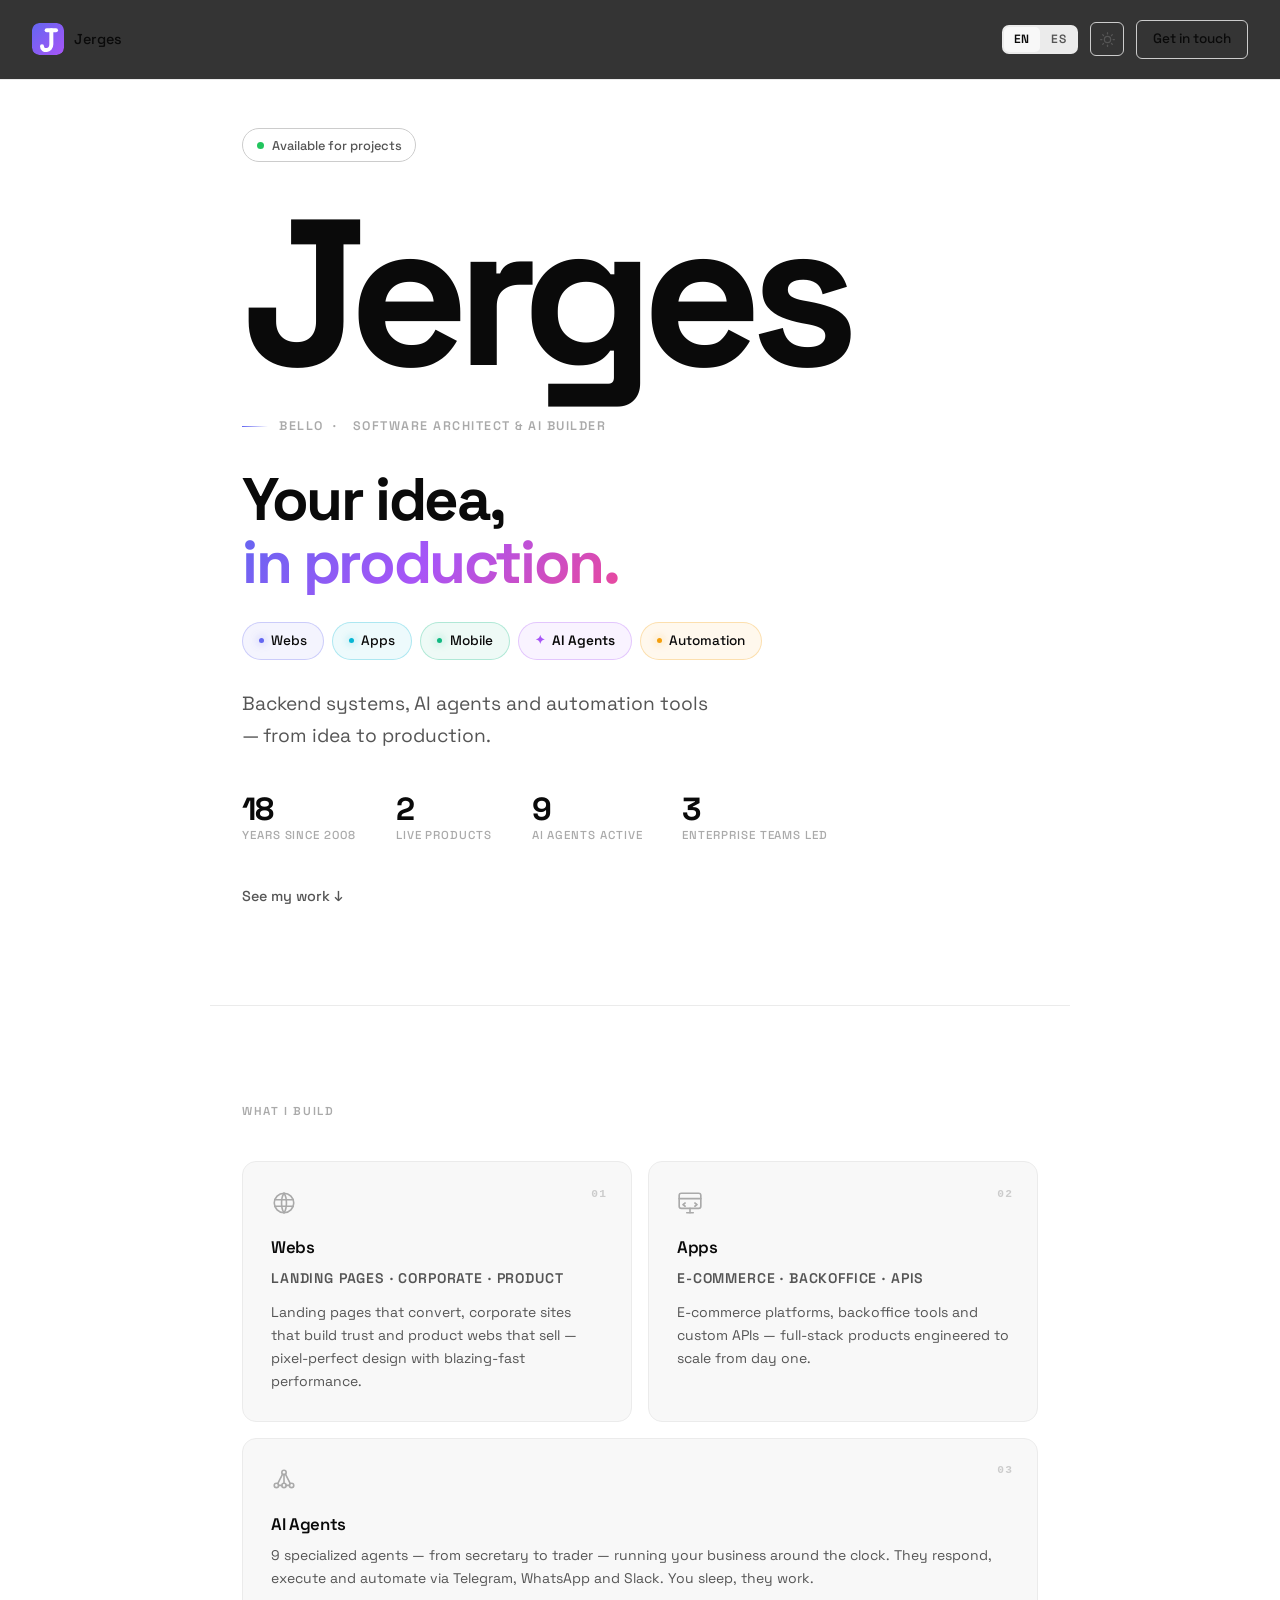
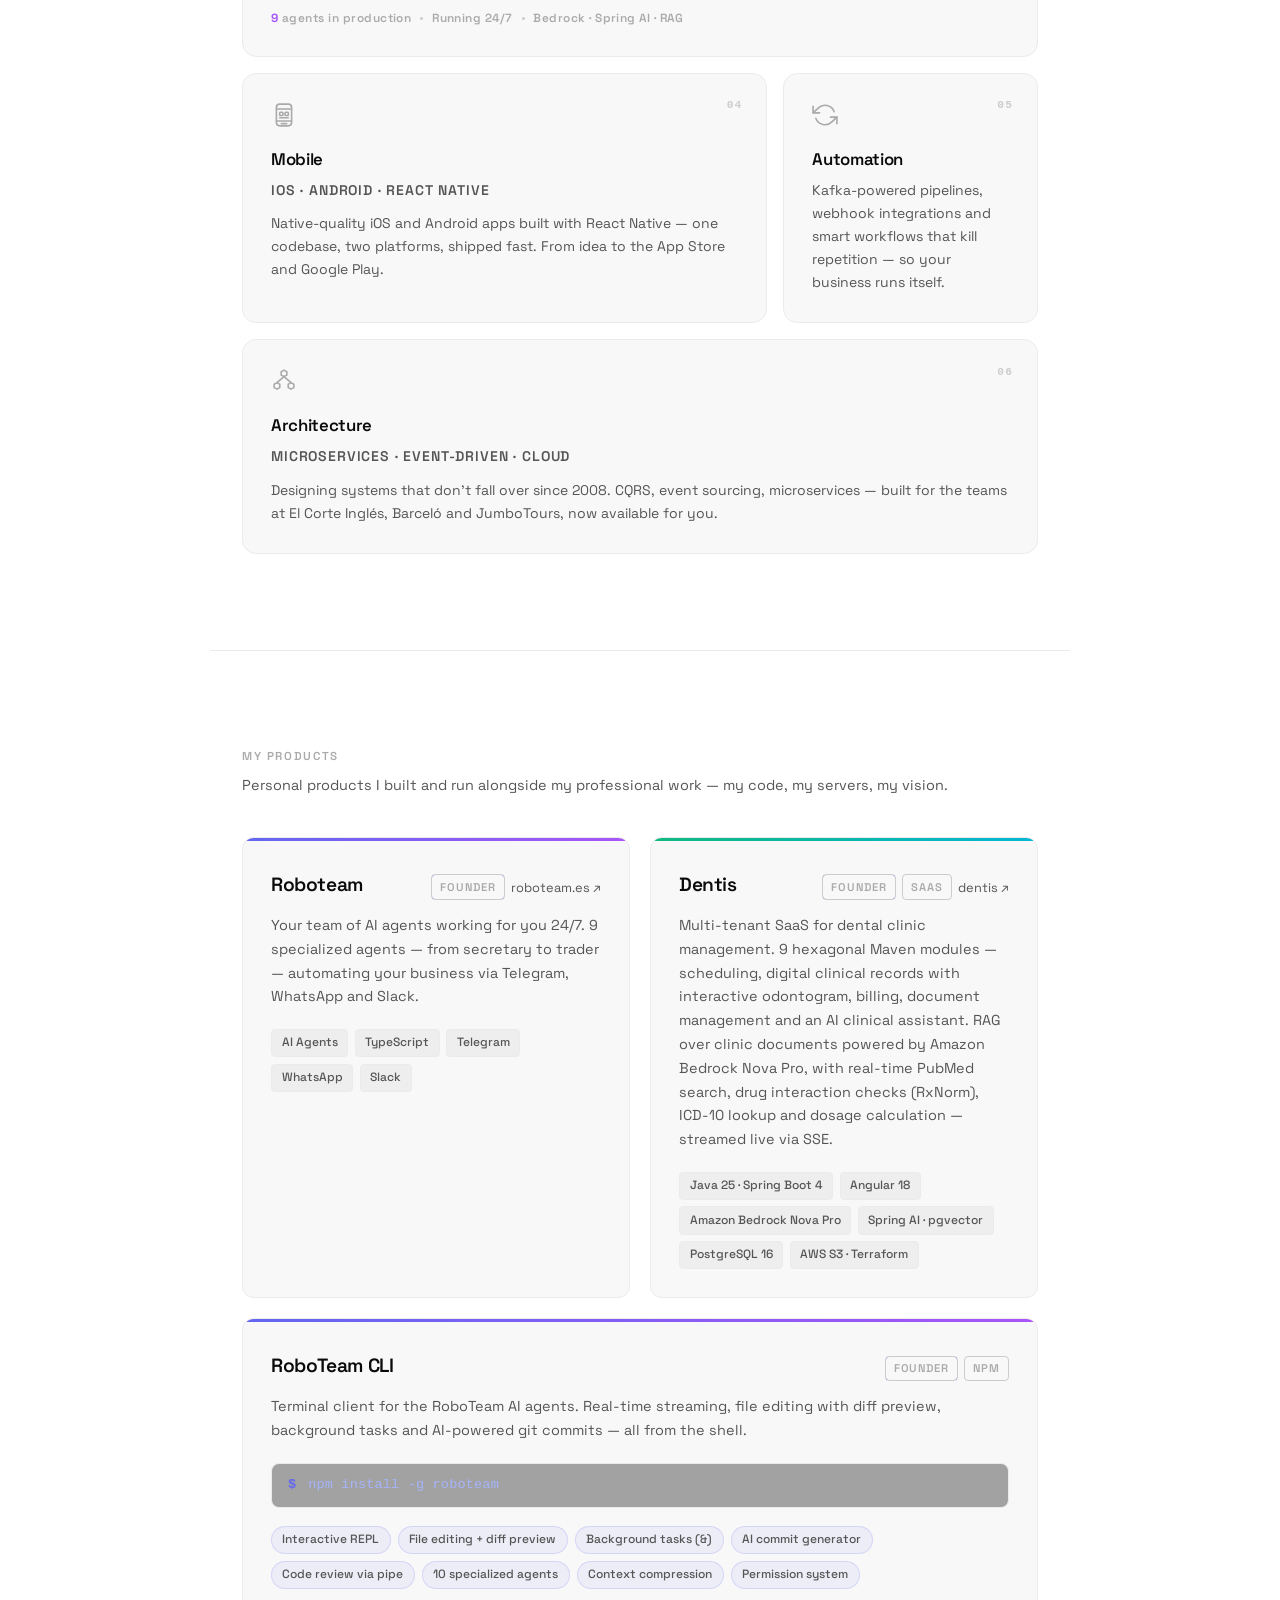
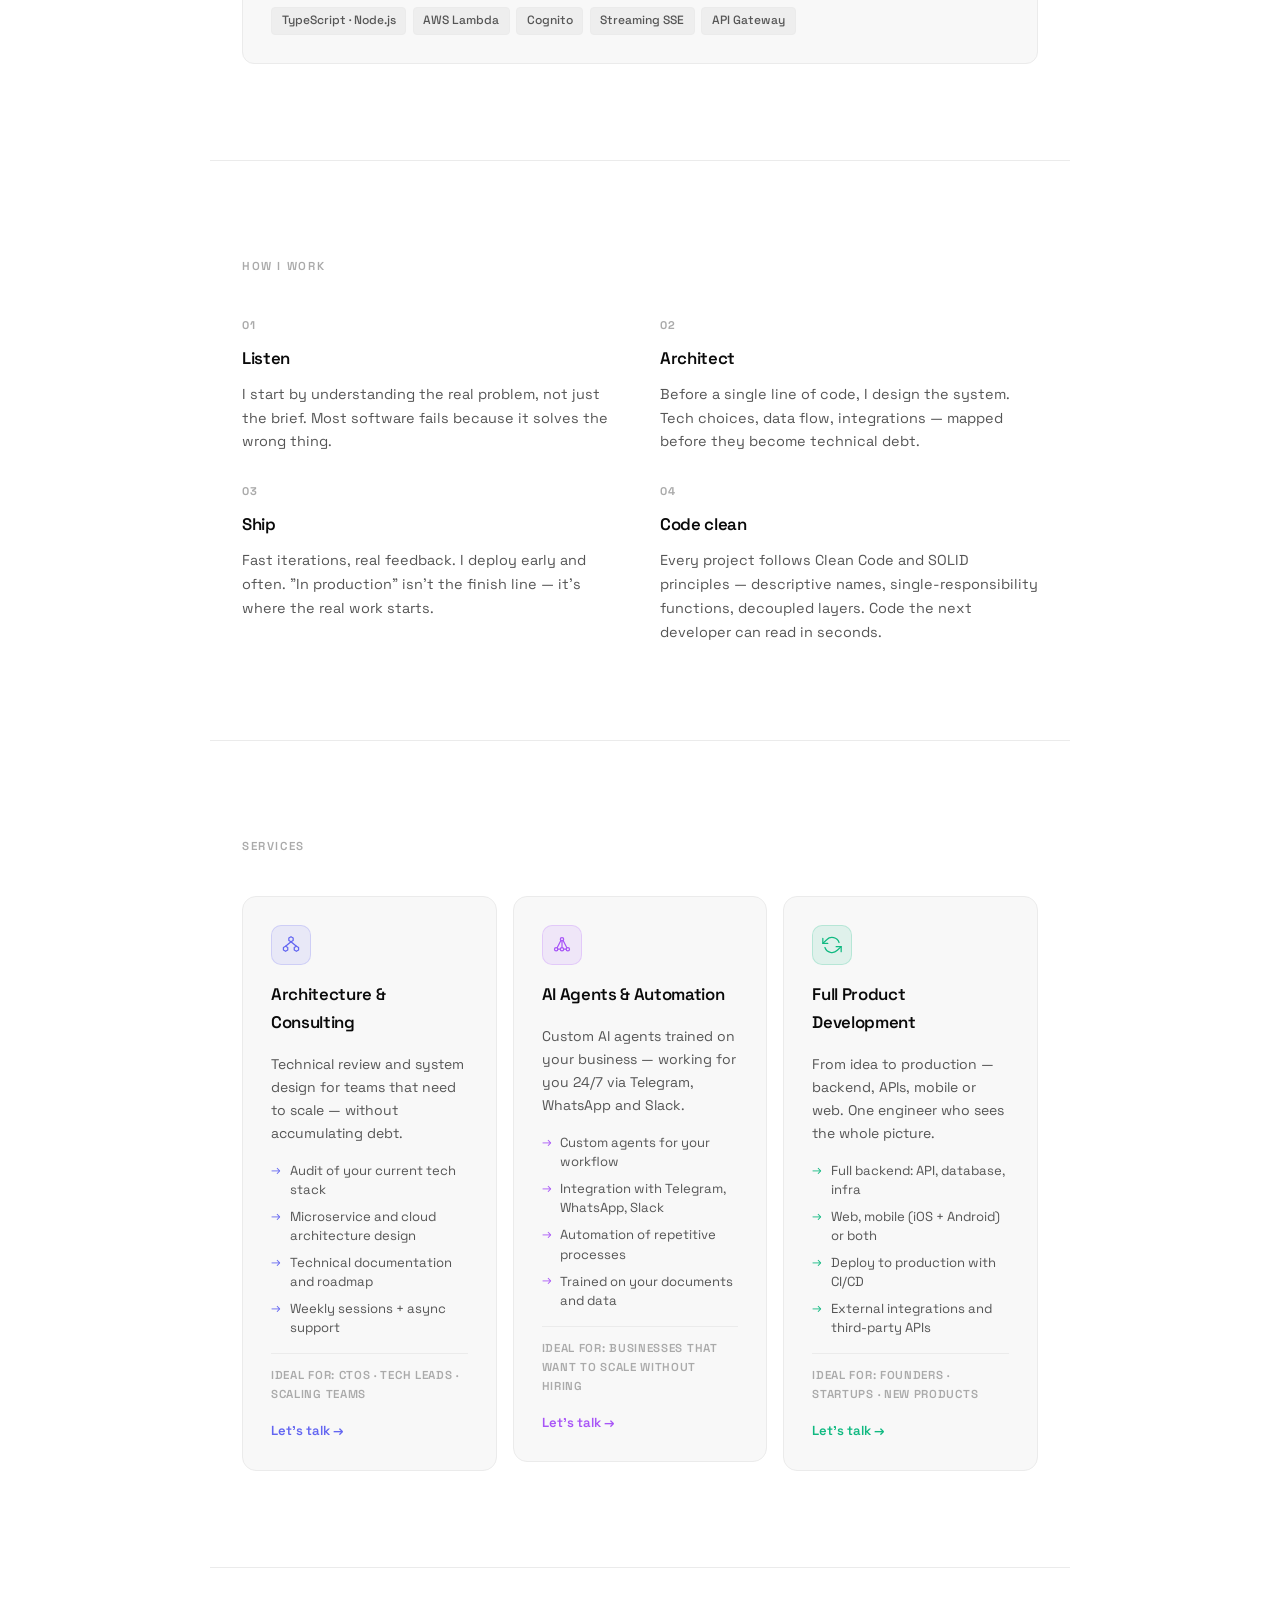
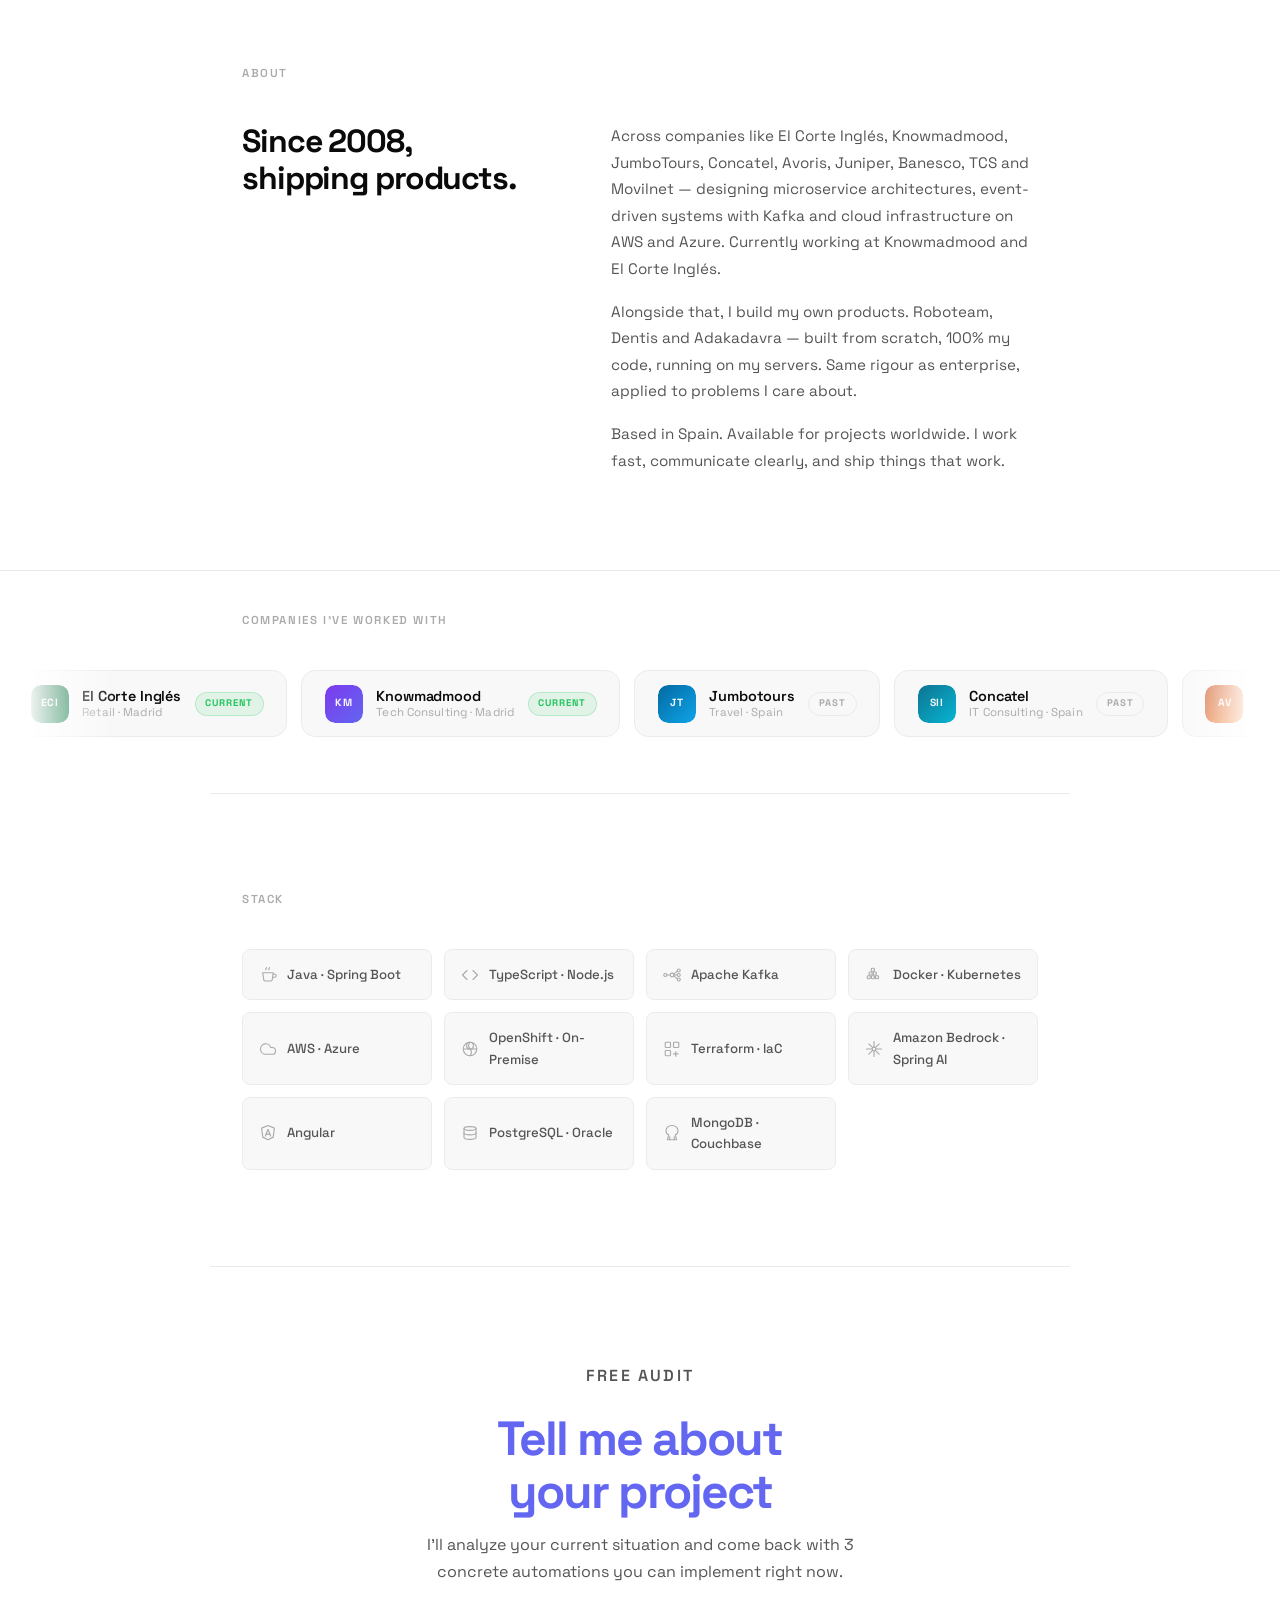
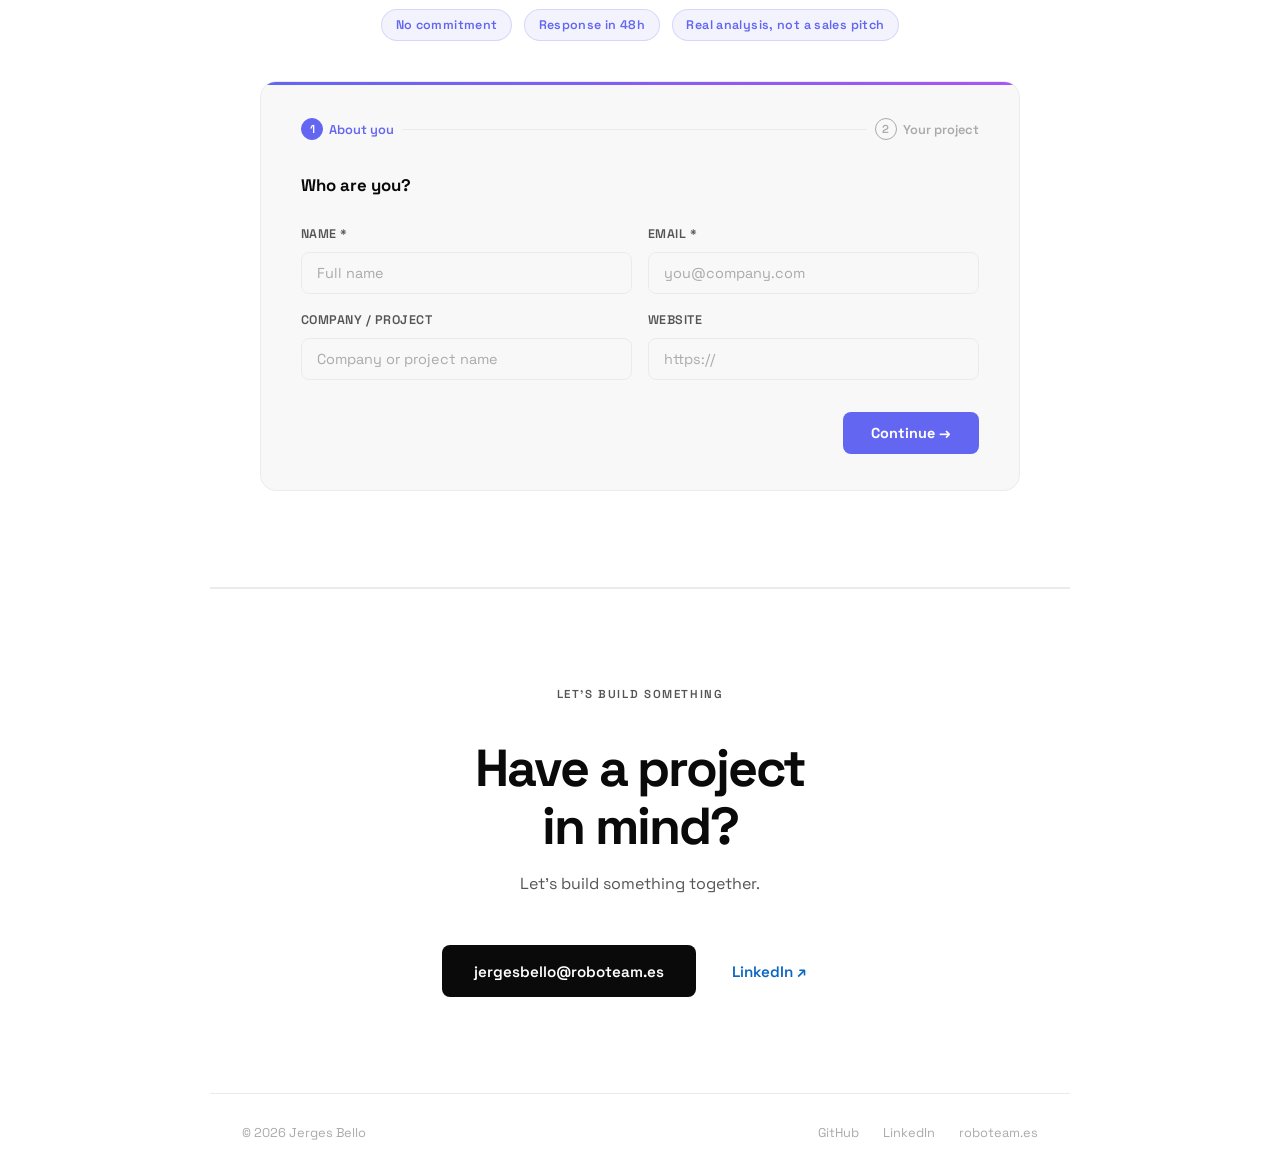
==== commit f289306d: "Unify experience copy on "since 2008" and compute the year count Every reference to length of experi" ====
--- a/docs/index.html
+++ b/docs/index.html
@@ -4,14 +4,14 @@
   <meta charset="UTF-8" />
   <meta name="viewport" content="width=device-width, initial-scale=1.0" />
   <title>Jerges Bello — Your idea, in production.</title>
-  <meta name="description" content="Software Architect &amp; AI Builder with 18+ years of experience. Backend systems, AI agents and automation tools — from idea to production." />
+  <meta name="description" content="Software Architect &amp; AI Builder, shipping production systems since 2008. Backend systems, AI agents and automation tools — from idea to production." />
 
   <!-- Open Graph -->
   <meta property="og:type"        content="website" />
   <meta property="og:url"         content="https://jerges.roboteam.es/" />
   <meta property="og:site_name"   content="Jerges Bello" />
   <meta property="og:title"       content="Jerges Bello — Your idea, in production." />
-  <meta property="og:description" content="Software Architect &amp; AI Builder with 18+ years of experience. Backend systems, AI agents and automation tools — from idea to production." />
+  <meta property="og:description" content="Software Architect &amp; AI Builder, shipping production systems since 2008. Backend systems, AI agents and automation tools — from idea to production." />
   <meta property="og:image"       content="https://jerges.roboteam.es/assets/og-preview.png" />
   <meta property="og:image:width"  content="1200" />
   <meta property="og:image:height" content="630" />
@@ -20,7 +20,7 @@
   <!-- Twitter / X Card -->
   <meta name="twitter:card"        content="summary_large_image" />
   <meta name="twitter:title"       content="Jerges Bello — Your idea, in production." />
-  <meta name="twitter:description" content="Software Architect &amp; AI Builder with 18+ years of experience. Backend systems, AI agents and automation tools — from idea to production." />
+  <meta name="twitter:description" content="Software Architect &amp; AI Builder, shipping production systems since 2008. Backend systems, AI agents and automation tools — from idea to production." />
   <meta name="twitter:image"       content="https://jerges.roboteam.es/assets/og-preview.png" />
 
   <!-- JSON-LD Structured Data -->
@@ -32,7 +32,7 @@
     "url": "https://jerges.roboteam.es",
     "email": "jergesbello@roboteam.es",
     "jobTitle": "Software Architect & AI Builder",
-    "description": "Software Architect and AI Builder with 18+ years of experience designing backend systems, AI agents and automation tools. Based in Spain, available worldwide.",
+    "description": "Software Architect and AI Builder, designing backend systems, AI agents and automation tools since 2008. Based in Spain, available worldwide.",
     "image": "https://jerges.roboteam.es/assets/og-preview.png",
     "sameAs": [
       "https://github.com/jerges",
@@ -1799,8 +1799,8 @@
 
       <div class="hero-stats ha" style="--d:440ms">
         <div class="stat">
-          <span class="stat-n">2008</span>
-          <span class="stat-l" data-i18n="stat.years">working since</span>
+          <span class="stat-n" data-since="2008">18</span>
+          <span class="stat-l" data-i18n="stat.years">years since 2008</span>
         </div>
         <div class="stat">
           <span class="stat-n" data-count="2">2</span>
@@ -1891,7 +1891,7 @@
           <div class="build-icon"><svg viewBox="0 0 24 24" fill="none" stroke="currentColor" stroke-width="1.5" stroke-linecap="round" stroke-linejoin="round" aria-hidden="true"><polygon points="12,2 14.6,3.5 14.6,6.5 12,8 9.4,6.5 9.4,3.5"/><polygon points="5.5,13.5 8.1,15 8.1,18 5.5,19.5 2.9,18 2.9,15"/><polygon points="18.5,13.5 21.1,15 21.1,18 18.5,19.5 15.9,18 15.9,15"/><line x1="12" y1="8" x2="5.5" y2="13.5"/><line x1="12" y1="8" x2="18.5" y2="13.5"/></svg></div>
           <h3 data-i18n="builds.arch.title">Architecture</h3>
           <p class="build-meta">Microservices · Event-driven · Cloud</p>
-          <p data-i18n="builds.arch.desc">18+ years designing systems that don't fall over. CQRS, event sourcing, microservices — built for the teams at El Corte Inglés, Barceló and JumboTours, now available for you.</p>
+          <p data-i18n="builds.arch.desc">Designing systems that don't fall over since 2008. CQRS, event sourcing, microservices — built for the teams at El Corte Inglés, Barceló and JumboTours, now available for you.</p>
           <span class="build-arrow">↗</span>
         </div>
         </a>
@@ -2184,13 +2184,13 @@
       <div class="about-grid">
         <div class="about-left">
           <h3>
-            <span data-i18n="about.h1">18+ years</span><br />
+            <span data-i18n="about.h1">Since 2008,</span><br />
             <span data-i18n="about.h2">shipping products.</span>
           </h3>
         </div>
         <div class="about-right">
           <p data-i18n="about.p1">
-            18 years of experience across companies like El Corte Inglés, Knowmadmood, JumboTours, Concatel, Avoris, Juniper, Banesco, TCS and Movilnet — designing microservice architectures, event-driven systems with Kafka and cloud infrastructure on AWS and Azure. Currently working at Knowmadmood and El Corte Inglés.
+            Across companies like El Corte Inglés, Knowmadmood, JumboTours, Concatel, Avoris, Juniper, Banesco, TCS and Movilnet — designing microservice architectures, event-driven systems with Kafka and cloud infrastructure on AWS and Azure. Currently working at Knowmadmood and El Corte Inglés.
           </p>
           <p data-i18n="about.p2">
             Alongside that, I build my own products. Roboteam, Dentis and Adakadavra —
@@ -2654,7 +2654,7 @@
         'builds.mobile.title': 'Mobile',
         'builds.mobile.desc':  'Native-quality iOS and Android apps built with React Native — one codebase, two platforms, shipped fast. From idea to the App Store and Google Play.',
         'builds.arch.title': 'Architecture',
-        'builds.arch.desc':  '18+ years designing systems that don\'t fall over. CQRS, event sourcing, microservices — built for the teams at El Corte Inglés, Barceló and JumboTours, now available for you.',
+        'builds.arch.desc':  'Designing systems that don\'t fall over since 2008. CQRS, event sourcing, microservices — built for the teams at El Corte Inglés, Barceló and JumboTours, now available for you.',
         'services.label':     'Services',
         'svc.arch.title':    'Architecture & Consulting',
         'svc.arch.desc':     'Technical review and system design for teams that need to scale — without accumulating debt.',
@@ -2692,7 +2692,7 @@
         'cli.f7':            'Context compression',
         'cli.f8':            'Permission system',
         'dentis.desc':       'Multi-tenant SaaS for dental clinic management. 9 hexagonal Maven modules — scheduling, digital clinical records with interactive odontogram, billing, document management and an AI clinical assistant. RAG over clinic documents powered by Amazon Bedrock Nova Pro, with real-time PubMed search, drug interaction checks (RxNorm), ICD-10 lookup and dosage calculation — streamed live via SSE.',
-        'stat.years':        'working since',
+        'stat.years':        'years since 2008',
         'stat.products':     'live products',
         'stat.agents':       'AI agents active',
         'stat.companies':    'enterprise teams led',
@@ -2709,9 +2709,9 @@
         'card.front':        'Front',
         'card.back':         'Back',
         'about.label':       'About',
-        'about.h1':          '18+ years',
+        'about.h1':          'Since 2008,',
         'about.h2':          'shipping products.',
-        'about.p1':          '18 years of experience across companies like El Corte Inglés, Knowmadmood, JumboTours, Concatel, Avoris, Juniper, Banesco, TCS and Movilnet — designing microservice architectures, event-driven systems with Kafka and cloud infrastructure on AWS and Azure. Currently working at Knowmadmood and El Corte Inglés.',
+        'about.p1':          'Across companies like El Corte Inglés, Knowmadmood, JumboTours, Concatel, Avoris, Juniper, Banesco, TCS and Movilnet — designing microservice architectures, event-driven systems with Kafka and cloud infrastructure on AWS and Azure. Currently working at Knowmadmood and El Corte Inglés.',
         'about.p2':          'Alongside that, I build my own products. Roboteam, Dentis and Adakadavra — built from scratch, 100% my code, running on my servers. Same rigour as enterprise, applied to problems I care about.',
         'about.p3':          'Based in Spain. Available for projects worldwide. I work fast, communicate clearly, and ship things that work.',
         'stack.label':       'Stack',
@@ -2797,7 +2797,7 @@
         'builds.mobile.title': 'Mobile',
         'builds.mobile.desc':  'Apps iOS y Android con calidad nativa usando React Native — una sola base de código, dos plataformas, entregadas rápido. De la idea a la App Store y Google Play.',
         'builds.arch.title': 'Arquitectura',
-        'builds.arch.desc':  '+18 años diseñando sistemas que no caen. CQRS, event sourcing, microservicios — construidos para los equipos de El Corte Inglés, Barceló y JumboTours, ahora disponibles para ti.',
+        'builds.arch.desc':  'Diseñando sistemas que no caen desde 2008. CQRS, event sourcing, microservicios — construidos para los equipos de El Corte Inglés, Barceló y JumboTours, ahora disponibles para ti.',
         'services.label':     'Servicios',
         'svc.arch.title':    'Arquitectura & Consultoría',
         'svc.arch.desc':     'Revisión técnica y diseño de sistemas para equipos que necesitan escalar sin acumular deuda técnica.',
@@ -2835,7 +2835,7 @@
         'cli.f7':            'Compresión de contexto',
         'cli.f8':            'Sistema de permisos',
         'dentis.desc':       'SaaS multi-tenant para gestión de clínicas dentales. 9 módulos Maven hexagonales — agenda, historia clínica digital con odontograma interactivo, facturación, gestión documental y asistente IA clínico. RAG sobre documentos de la clínica con Amazon Bedrock Nova Pro, búsqueda PubMed en tiempo real, validación de fármacos (RxNorm), ICD-10 y cálculo de dosis — todo en streaming SSE.',
-        'stat.years':        'trabajando desde',
+        'stat.years':        'años desde 2008',
         'stat.products':     'productos en producción',
         'stat.agents':       'agentes IA activos',
         'stat.companies':    'equipos enterprise liderados',
@@ -2852,9 +2852,9 @@
         'card.front':        'Anverso',
         'card.back':         'Reverso',
         'about.label':       'Sobre mí',
-        'about.h1':          '+18 años',
+        'about.h1':          'Desde 2008,',
         'about.h2':          'creando productos.',
-        'about.p1':          '18 años de experiencia en empresas como El Corte Inglés, Knowmadmood, JumboTours, Concatel, Avoris, Juniper, Banesco, TCS y Movilnet — diseñando arquitecturas de microservicios, sistemas event-driven con Kafka e infraestructura cloud en AWS y Azure. Actualmente trabajando en Knowmadmood y El Corte Inglés.',
+        'about.p1':          'En empresas como El Corte Inglés, Knowmadmood, JumboTours, Concatel, Avoris, Juniper, Banesco, TCS y Movilnet — diseñando arquitecturas de microservicios, sistemas event-driven con Kafka e infraestructura cloud en AWS y Azure. Actualmente trabajando en Knowmadmood y El Corte Inglés.',
         'about.p2':          'Además, construyo mis propios productos. Roboteam, Dentis y Adakadavra — desde cero, 100% mi código, corriendo en mis servidores. El mismo rigor que en enterprise, aplicado a problemas que me importan.',
         'about.p3':          'Basado en España. Disponible para proyectos en todo el mundo. Trabajo rápido, me comunico con claridad y entrego cosas que funcionan.',
         'stack.label':       'Stack',
@@ -2948,7 +2948,10 @@
 
     /* ── STAT COUNTER ── */
     function animateCount(el) {
-      const target = parseInt(el.dataset.count, 10);
+      /* data-since se recalcula solo cada año; data-count es un valor fijo */
+      const target = el.dataset.since
+        ? new Date().getFullYear() - parseInt(el.dataset.since, 10)
+        : parseInt(el.dataset.count, 10);
       const suffix = el.dataset.suffix || '';
       const duration = 1400;
       const start = performance.now();
@@ -2970,11 +2973,17 @@
         applyTheme(isDark ? 'light' : 'dark');
       });
 
+      /* Corrige el valor de respaldo del HTML antes de que el contador arranque */
+      document.querySelectorAll('[data-since]').forEach(el => {
+        el.textContent = (new Date().getFullYear() - parseInt(el.dataset.since, 10))
+                       + (el.dataset.suffix || '');
+      });
+
       /* Stats: animate when hero-stats becomes visible */
       const statsObs = new IntersectionObserver(entries => {
         entries.forEach(e => {
           if (e.isIntersecting) {
-            e.target.querySelectorAll('[data-count]').forEach(animateCount);
+            e.target.querySelectorAll('[data-count], [data-since]').forEach(animateCount);
             statsObs.unobserve(e.target);
           }
         });
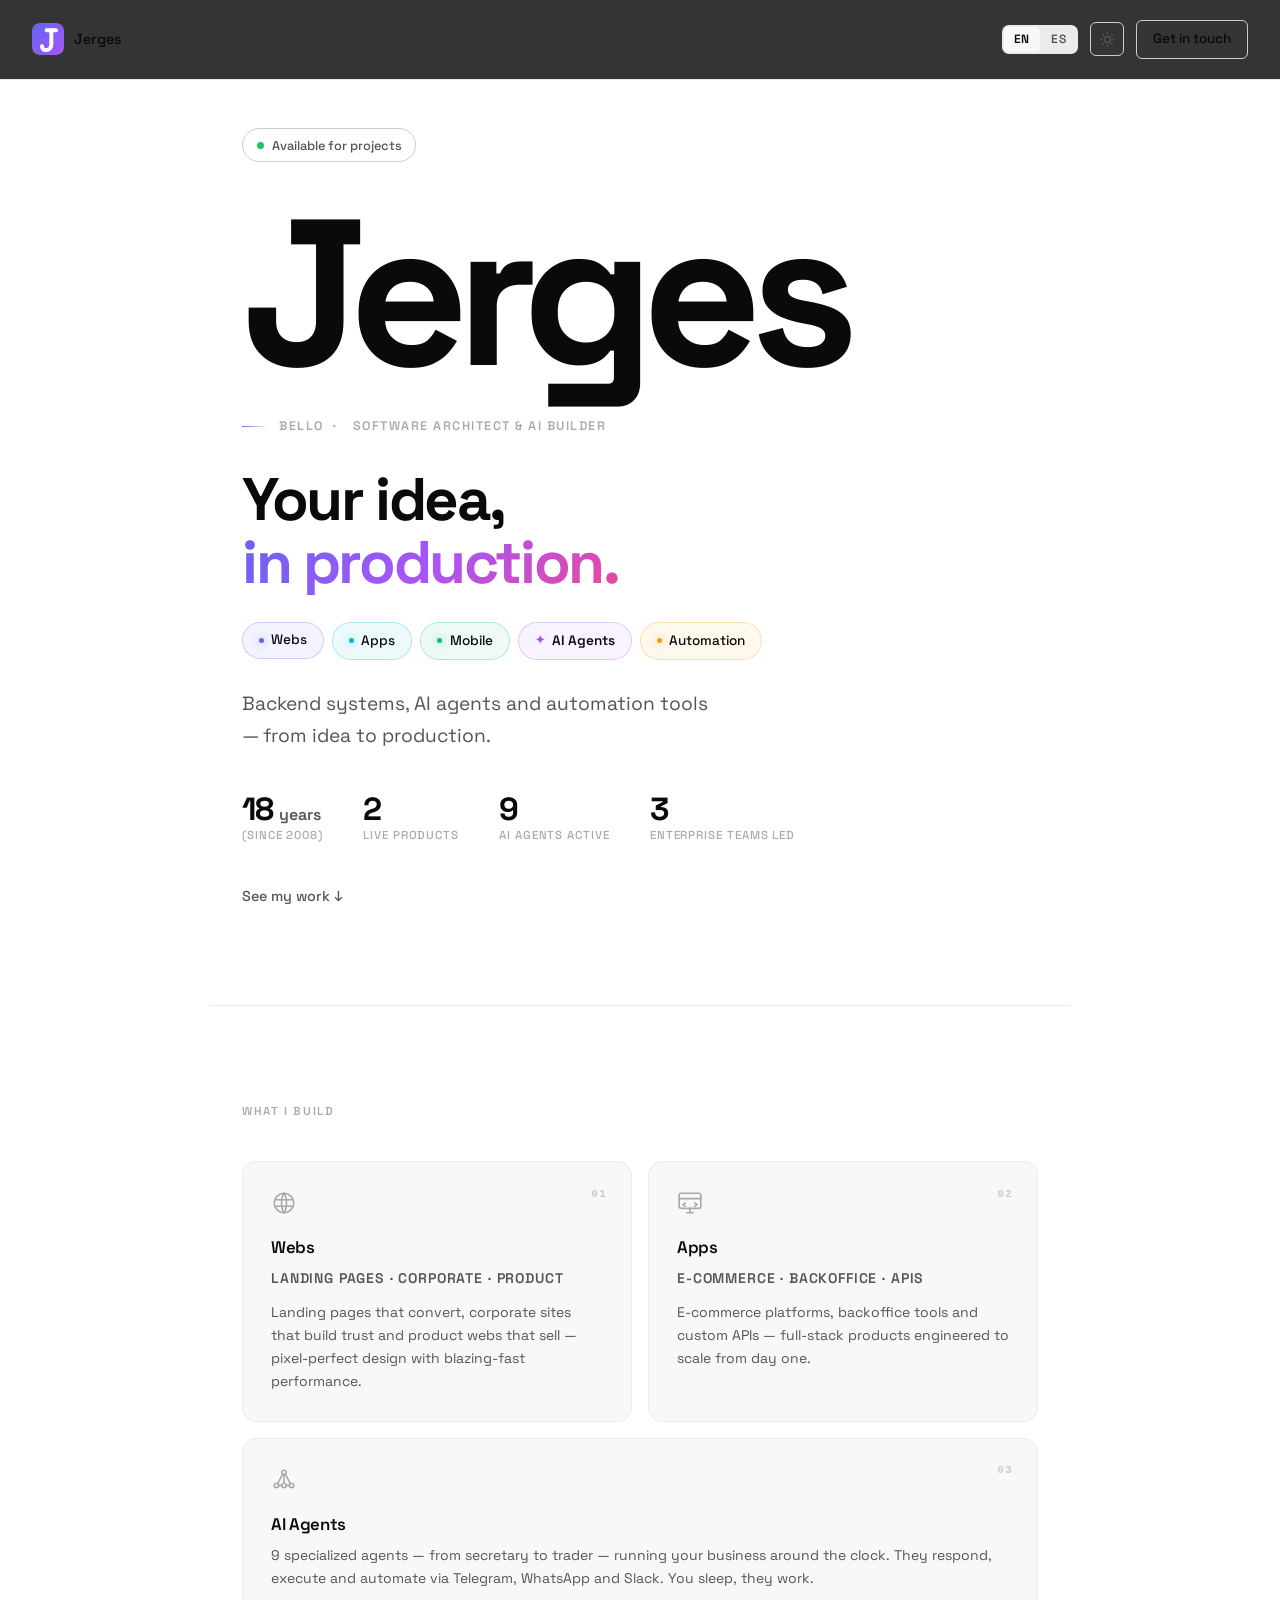
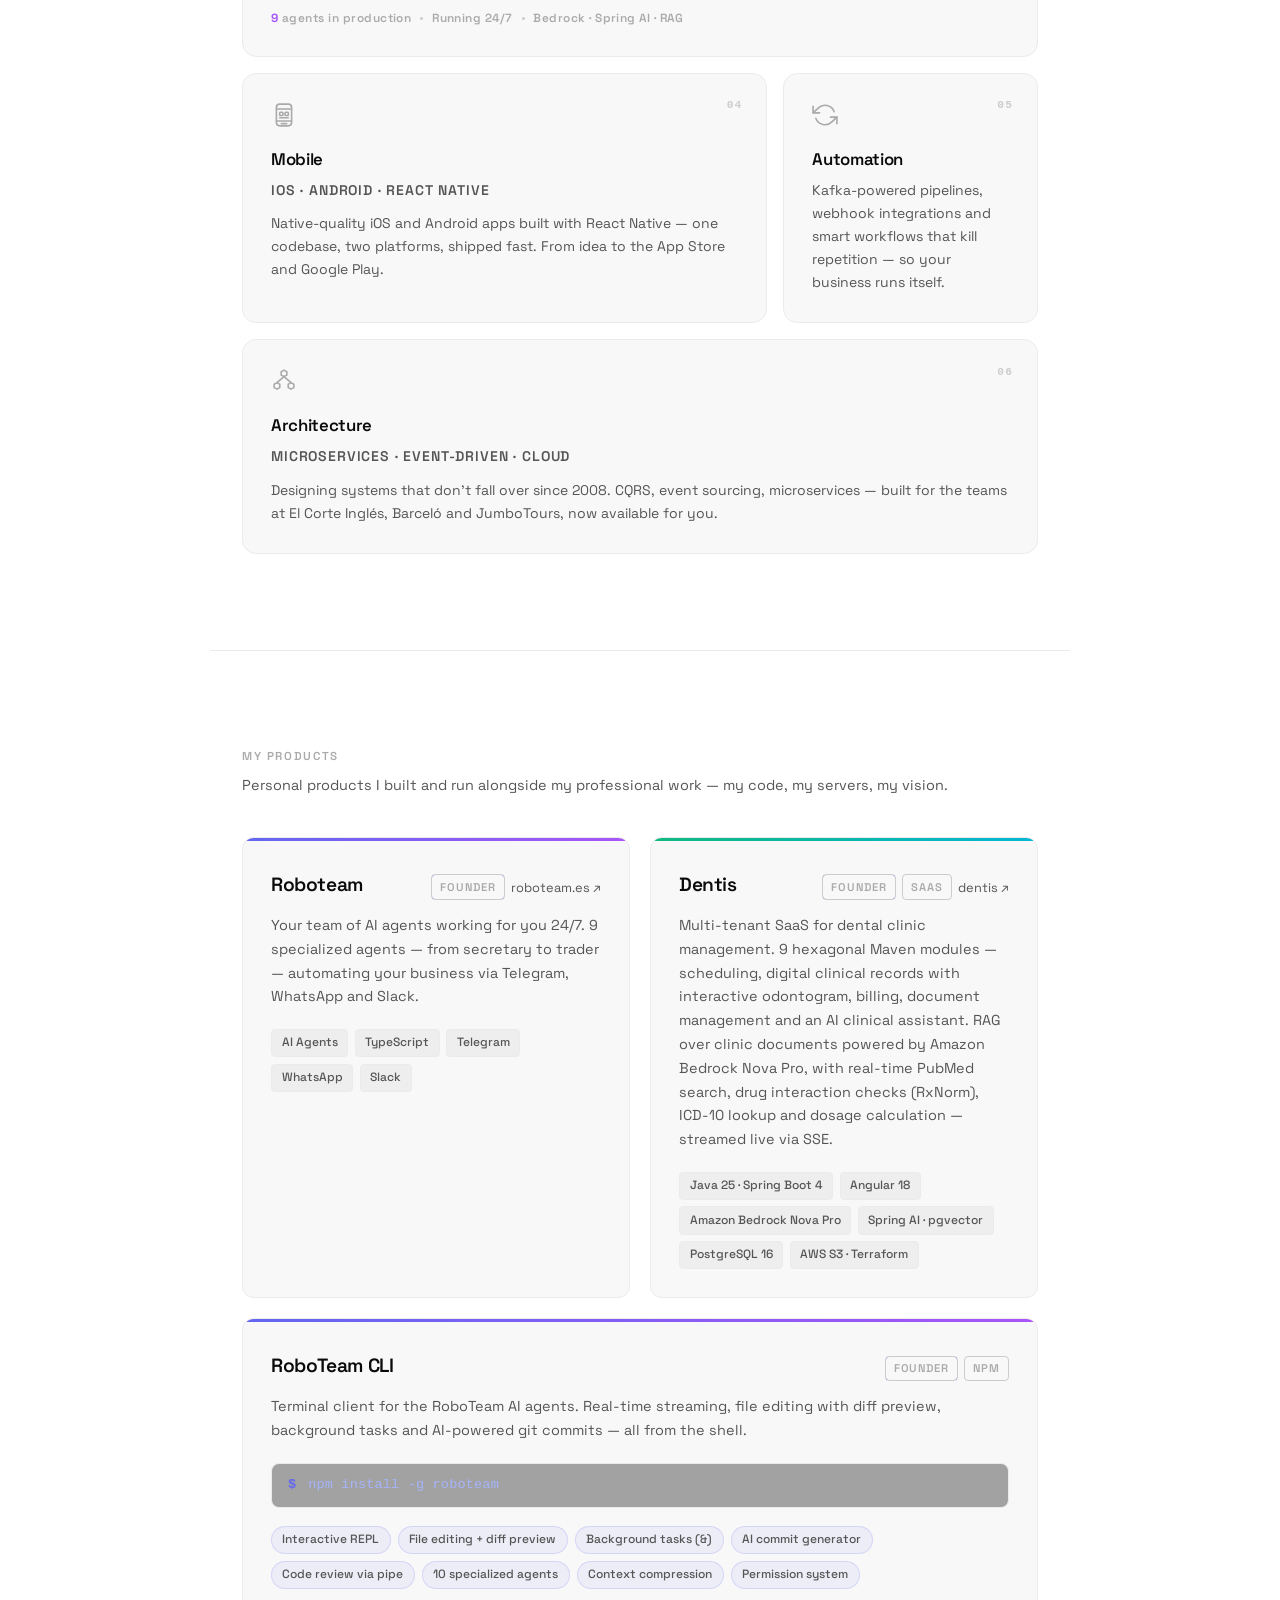
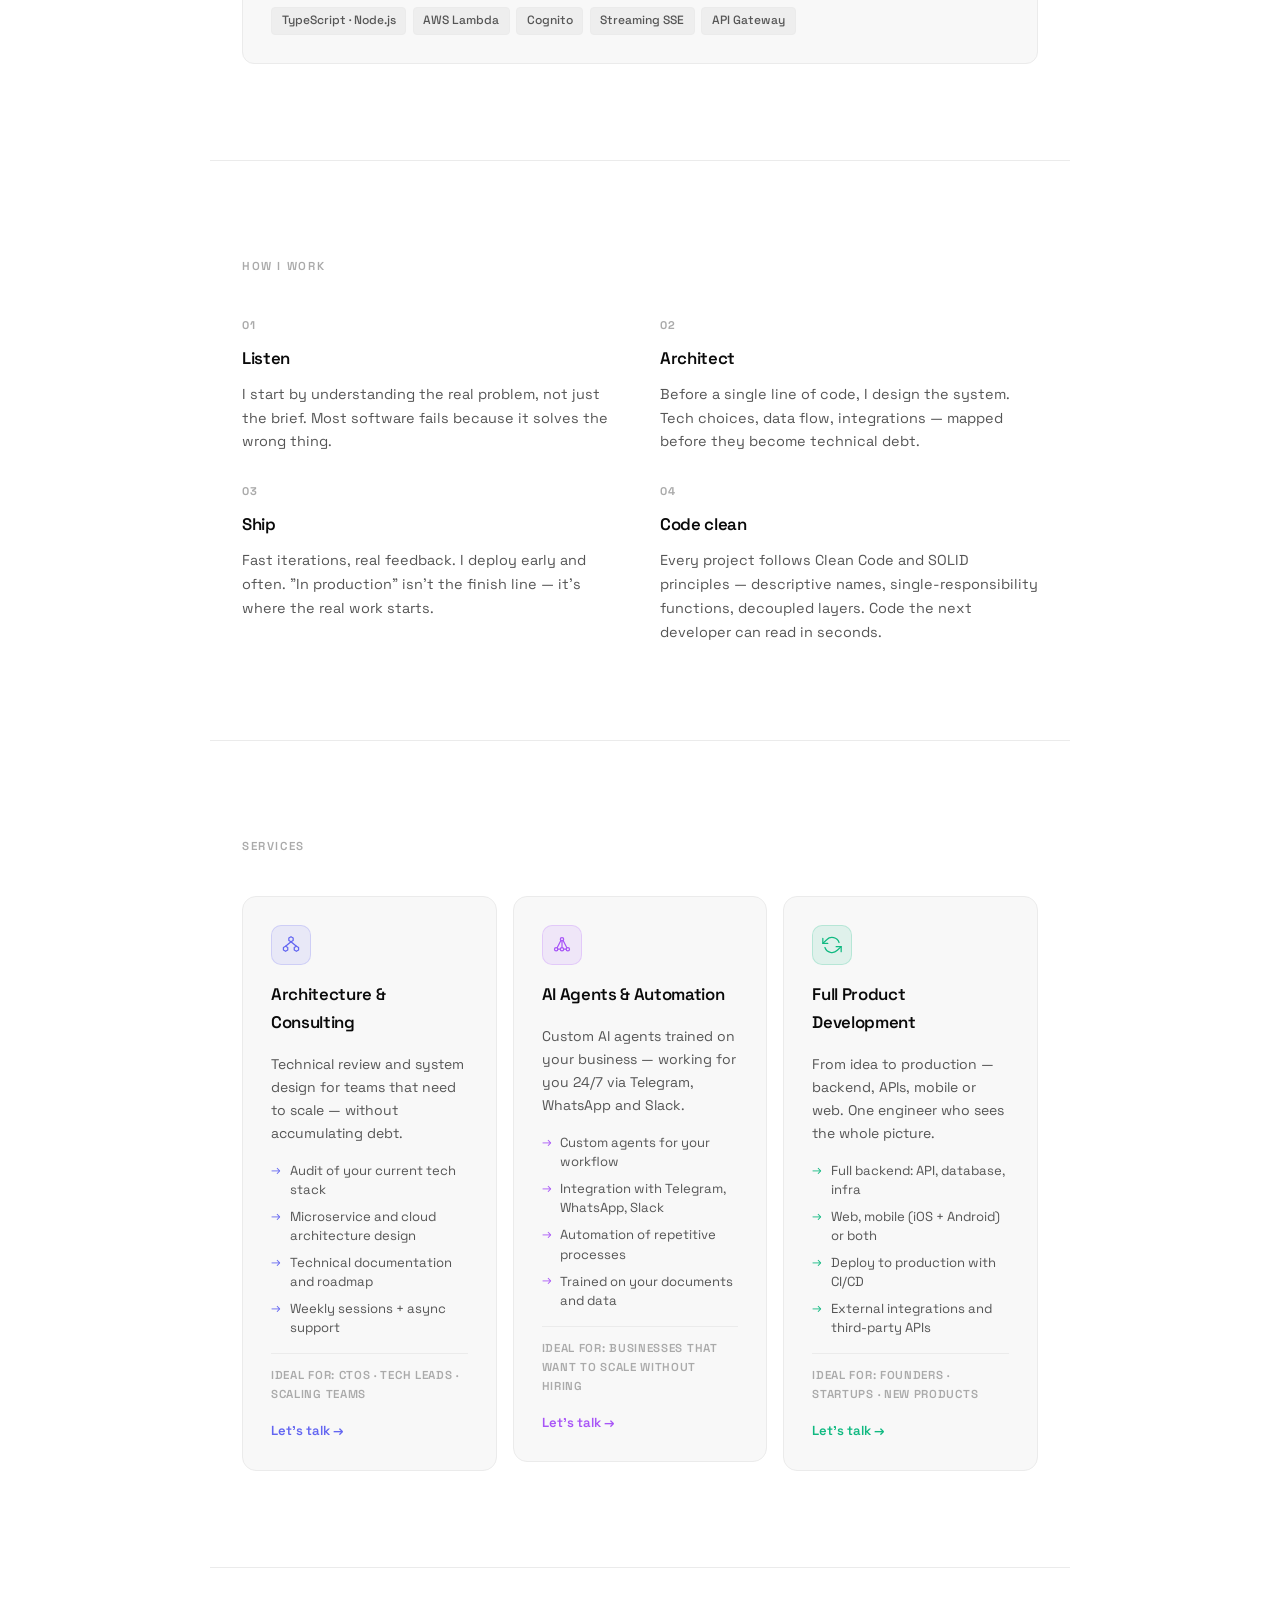
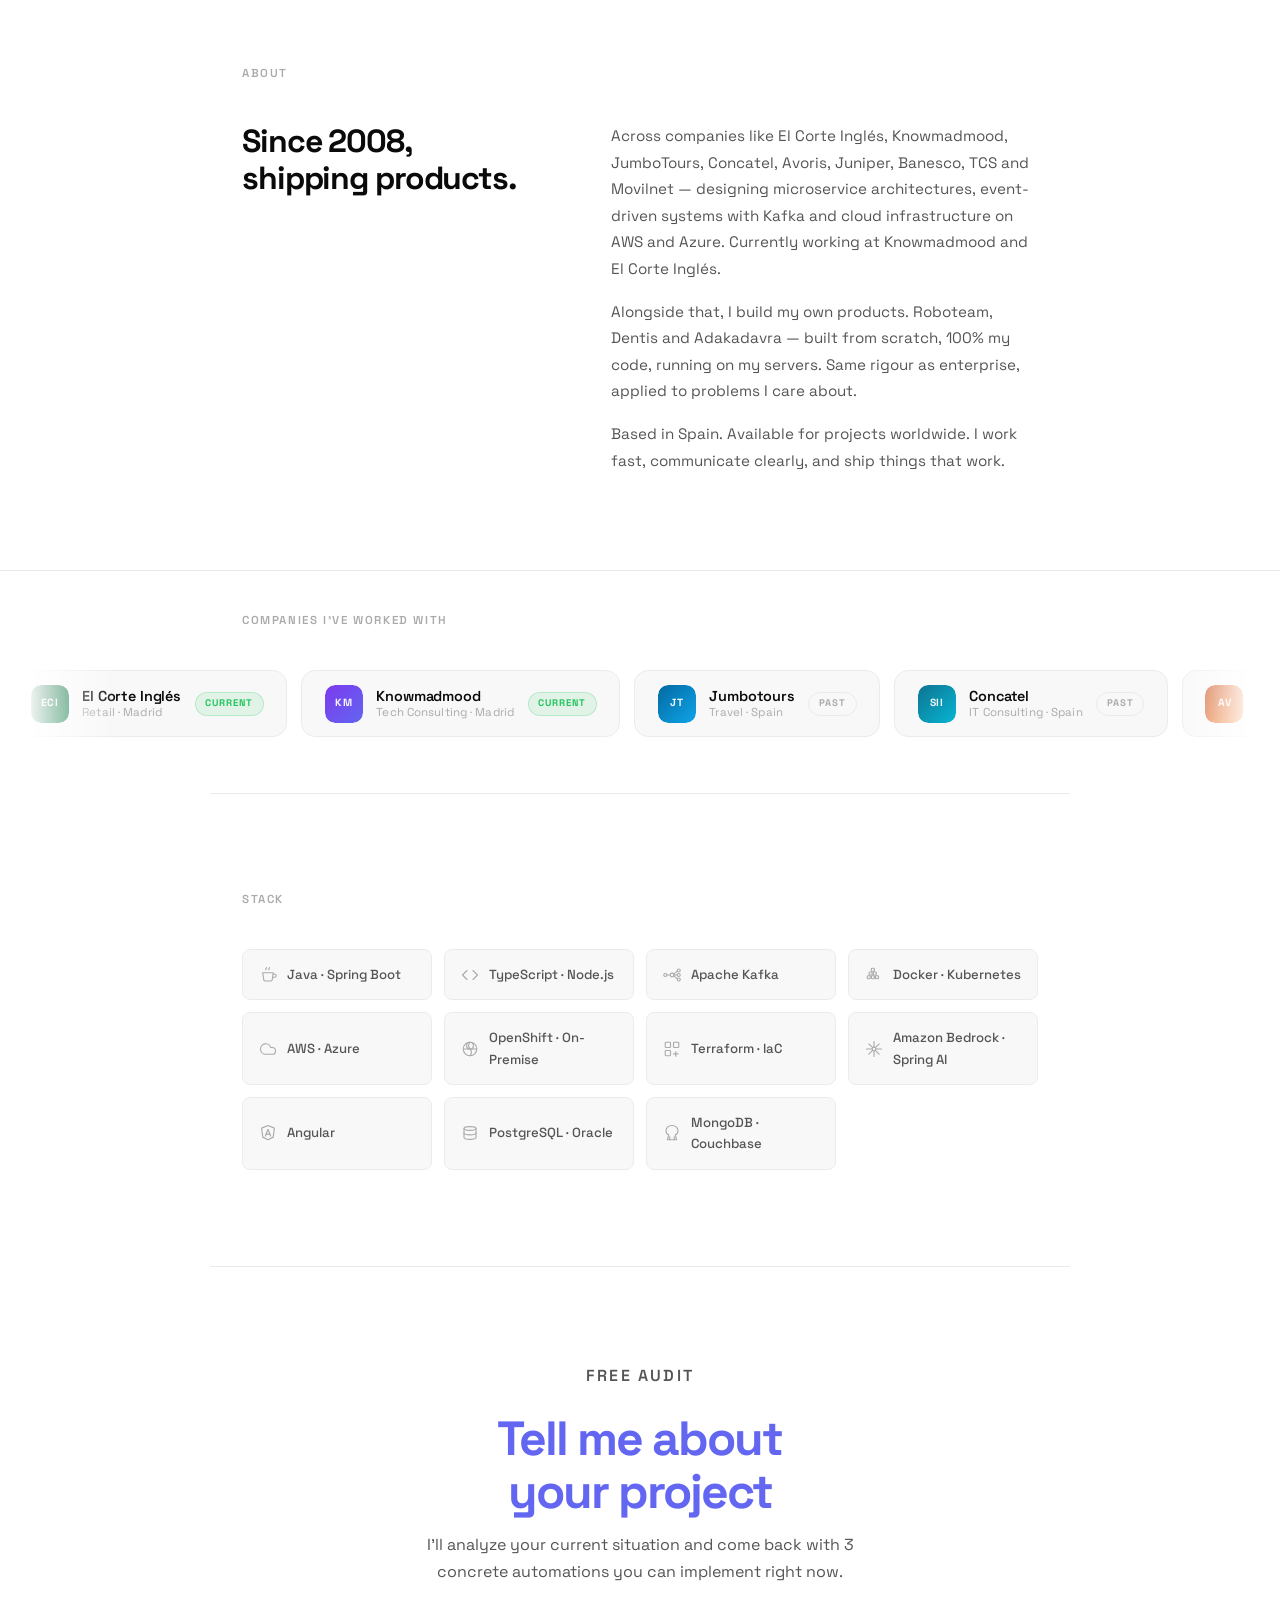
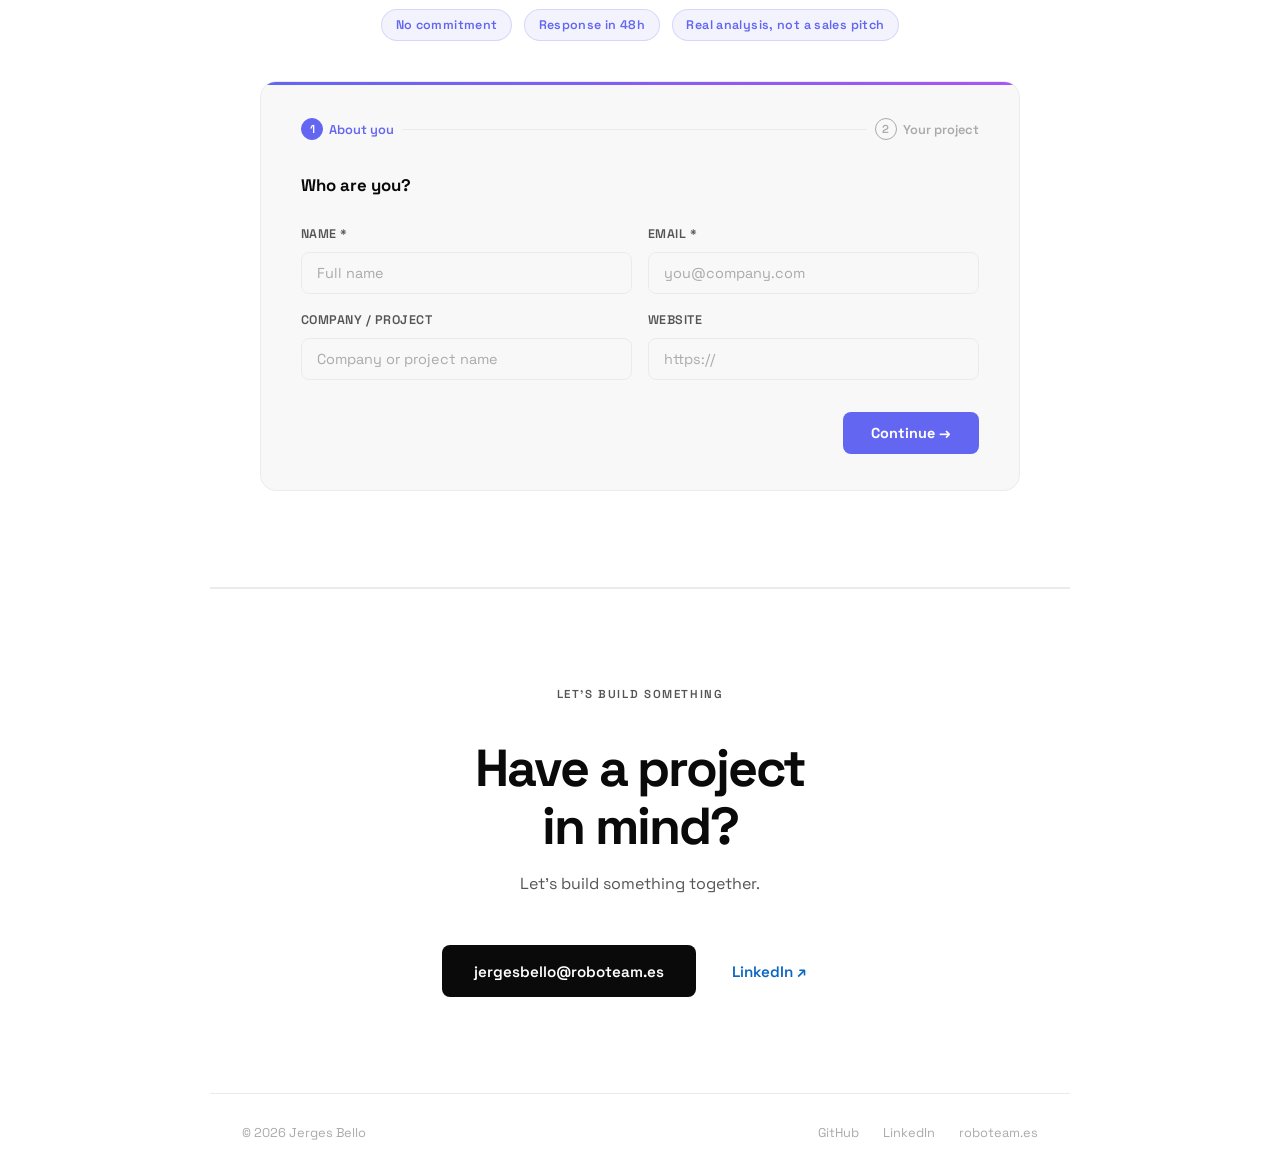
==== commit 3d38f34b: "Split the experience stat into "18 years" + "(since 2008)" "18 / YEARS SINCE 2008" read as one broke" ====
--- a/docs/index.html
+++ b/docs/index.html
@@ -375,6 +375,14 @@
       line-height: 1;
     }
 
+    /* Unidad junto a la cifra: acompaña sin competir con ella */
+    .stat-unit {
+      font-size: .5em;
+      font-weight: 600;
+      letter-spacing: -.01em;
+      color: var(--muted-light);
+    }
+
     .stat-l {
       font-size: .72rem;
       font-weight: 500;
@@ -1799,8 +1807,8 @@
 
       <div class="hero-stats ha" style="--d:440ms">
         <div class="stat">
-          <span class="stat-n" data-since="2008">18</span>
-          <span class="stat-l" data-i18n="stat.years">years since 2008</span>
+          <span class="stat-n"><span data-since="2008">18</span> <span class="stat-unit" data-i18n="stat.years.unit">years</span></span>
+          <span class="stat-l" data-i18n="stat.years">(since 2008)</span>
         </div>
         <div class="stat">
           <span class="stat-n" data-count="2">2</span>
@@ -2692,7 +2700,8 @@
         'cli.f7':            'Context compression',
         'cli.f8':            'Permission system',
         'dentis.desc':       'Multi-tenant SaaS for dental clinic management. 9 hexagonal Maven modules — scheduling, digital clinical records with interactive odontogram, billing, document management and an AI clinical assistant. RAG over clinic documents powered by Amazon Bedrock Nova Pro, with real-time PubMed search, drug interaction checks (RxNorm), ICD-10 lookup and dosage calculation — streamed live via SSE.',
-        'stat.years':        'years since 2008',
+        'stat.years':        '(since 2008)',
+        'stat.years.unit':   'years',
         'stat.products':     'live products',
         'stat.agents':       'AI agents active',
         'stat.companies':    'enterprise teams led',
@@ -2835,7 +2844,8 @@
         'cli.f7':            'Compresión de contexto',
         'cli.f8':            'Sistema de permisos',
         'dentis.desc':       'SaaS multi-tenant para gestión de clínicas dentales. 9 módulos Maven hexagonales — agenda, historia clínica digital con odontograma interactivo, facturación, gestión documental y asistente IA clínico. RAG sobre documentos de la clínica con Amazon Bedrock Nova Pro, búsqueda PubMed en tiempo real, validación de fármacos (RxNorm), ICD-10 y cálculo de dosis — todo en streaming SSE.',
-        'stat.years':        'años desde 2008',
+        'stat.years':        '(desde 2008)',
+        'stat.years.unit':   'años',
         'stat.products':     'productos en producción',
         'stat.agents':       'agentes IA activos',
         'stat.companies':    'equipos enterprise liderados',
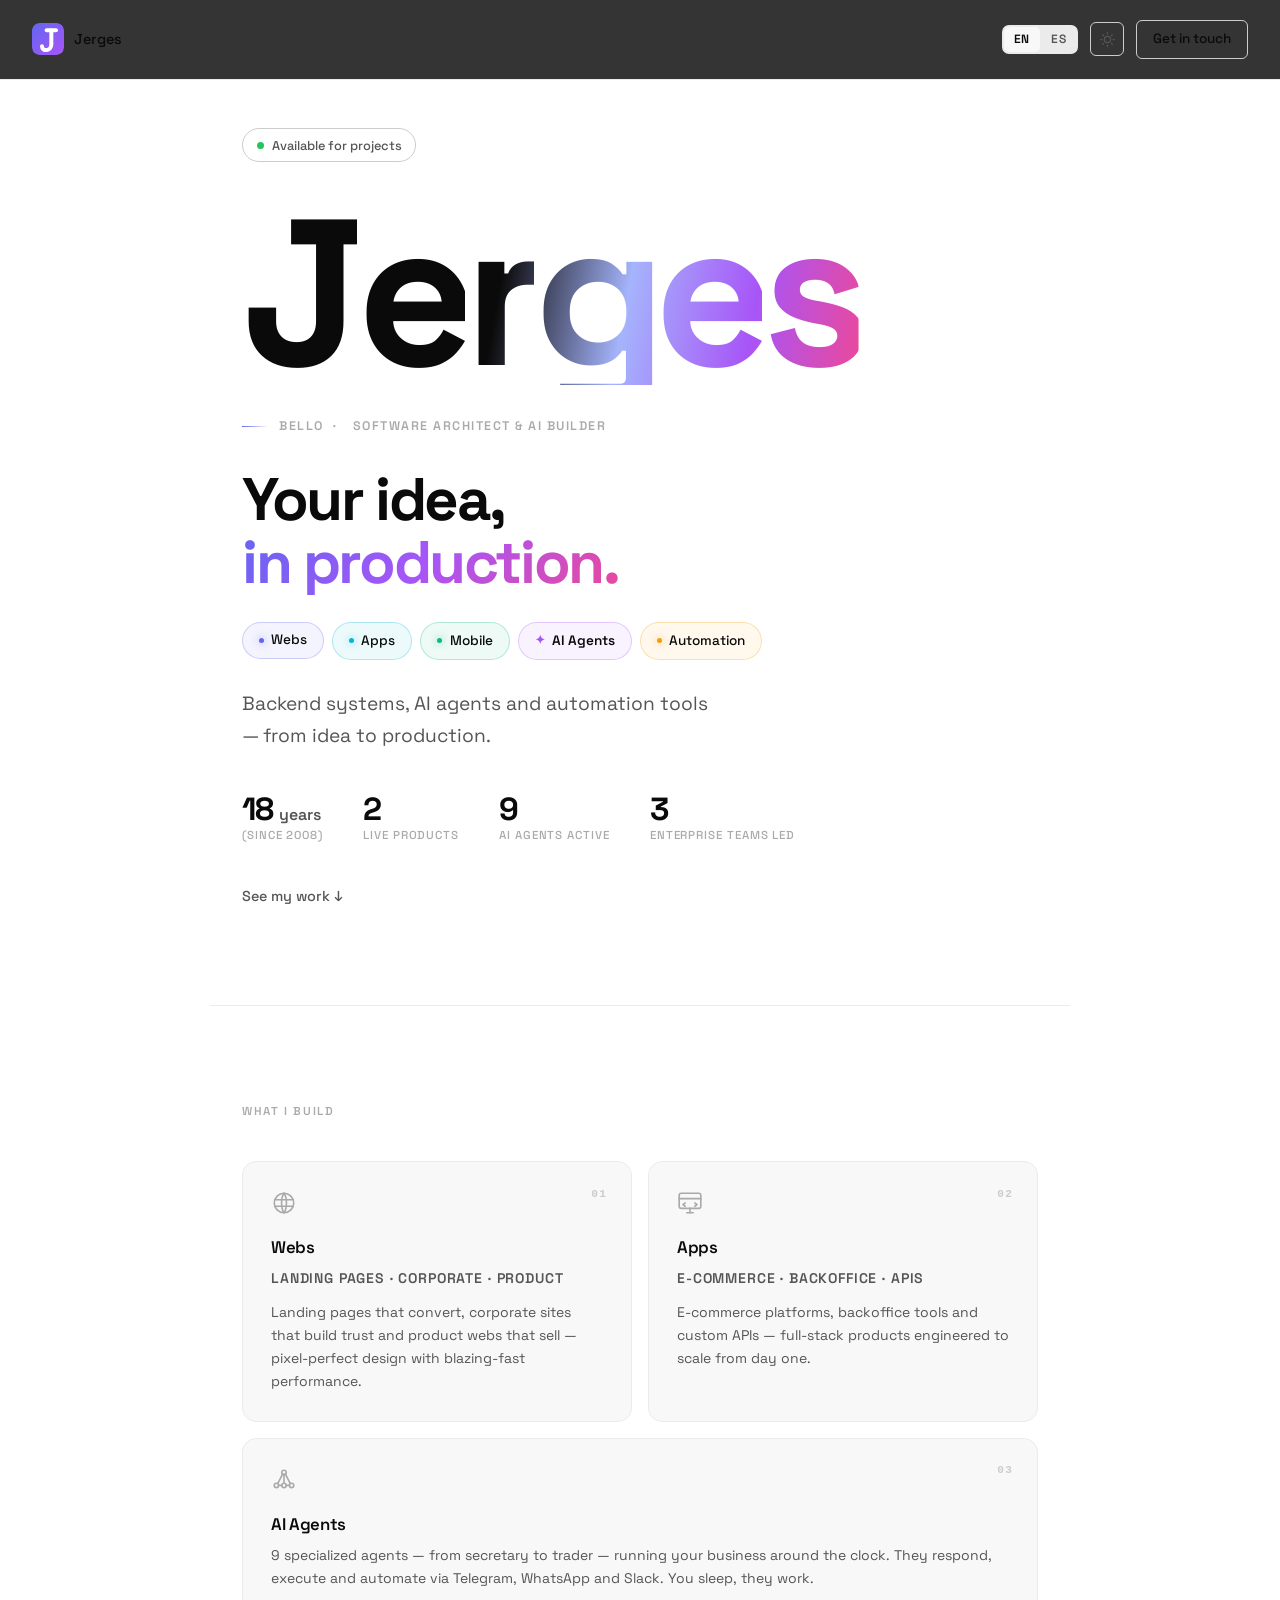
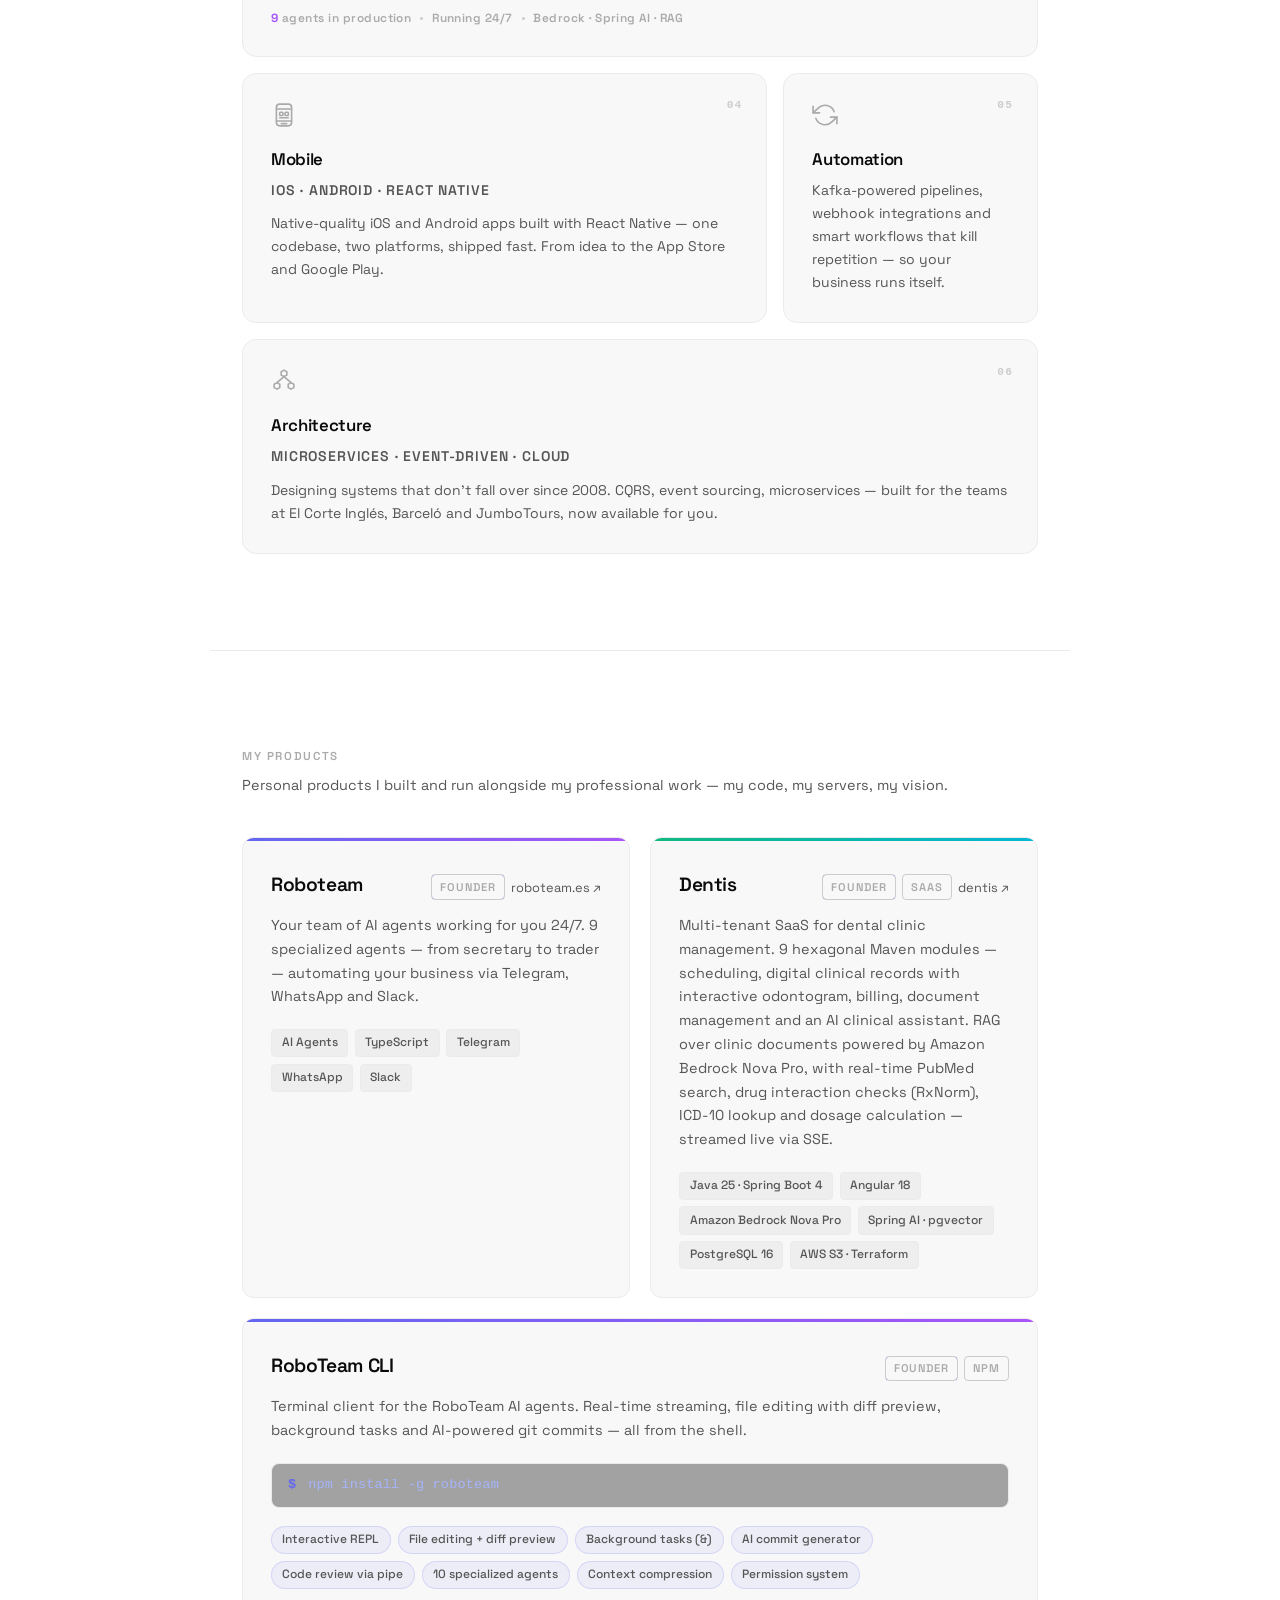
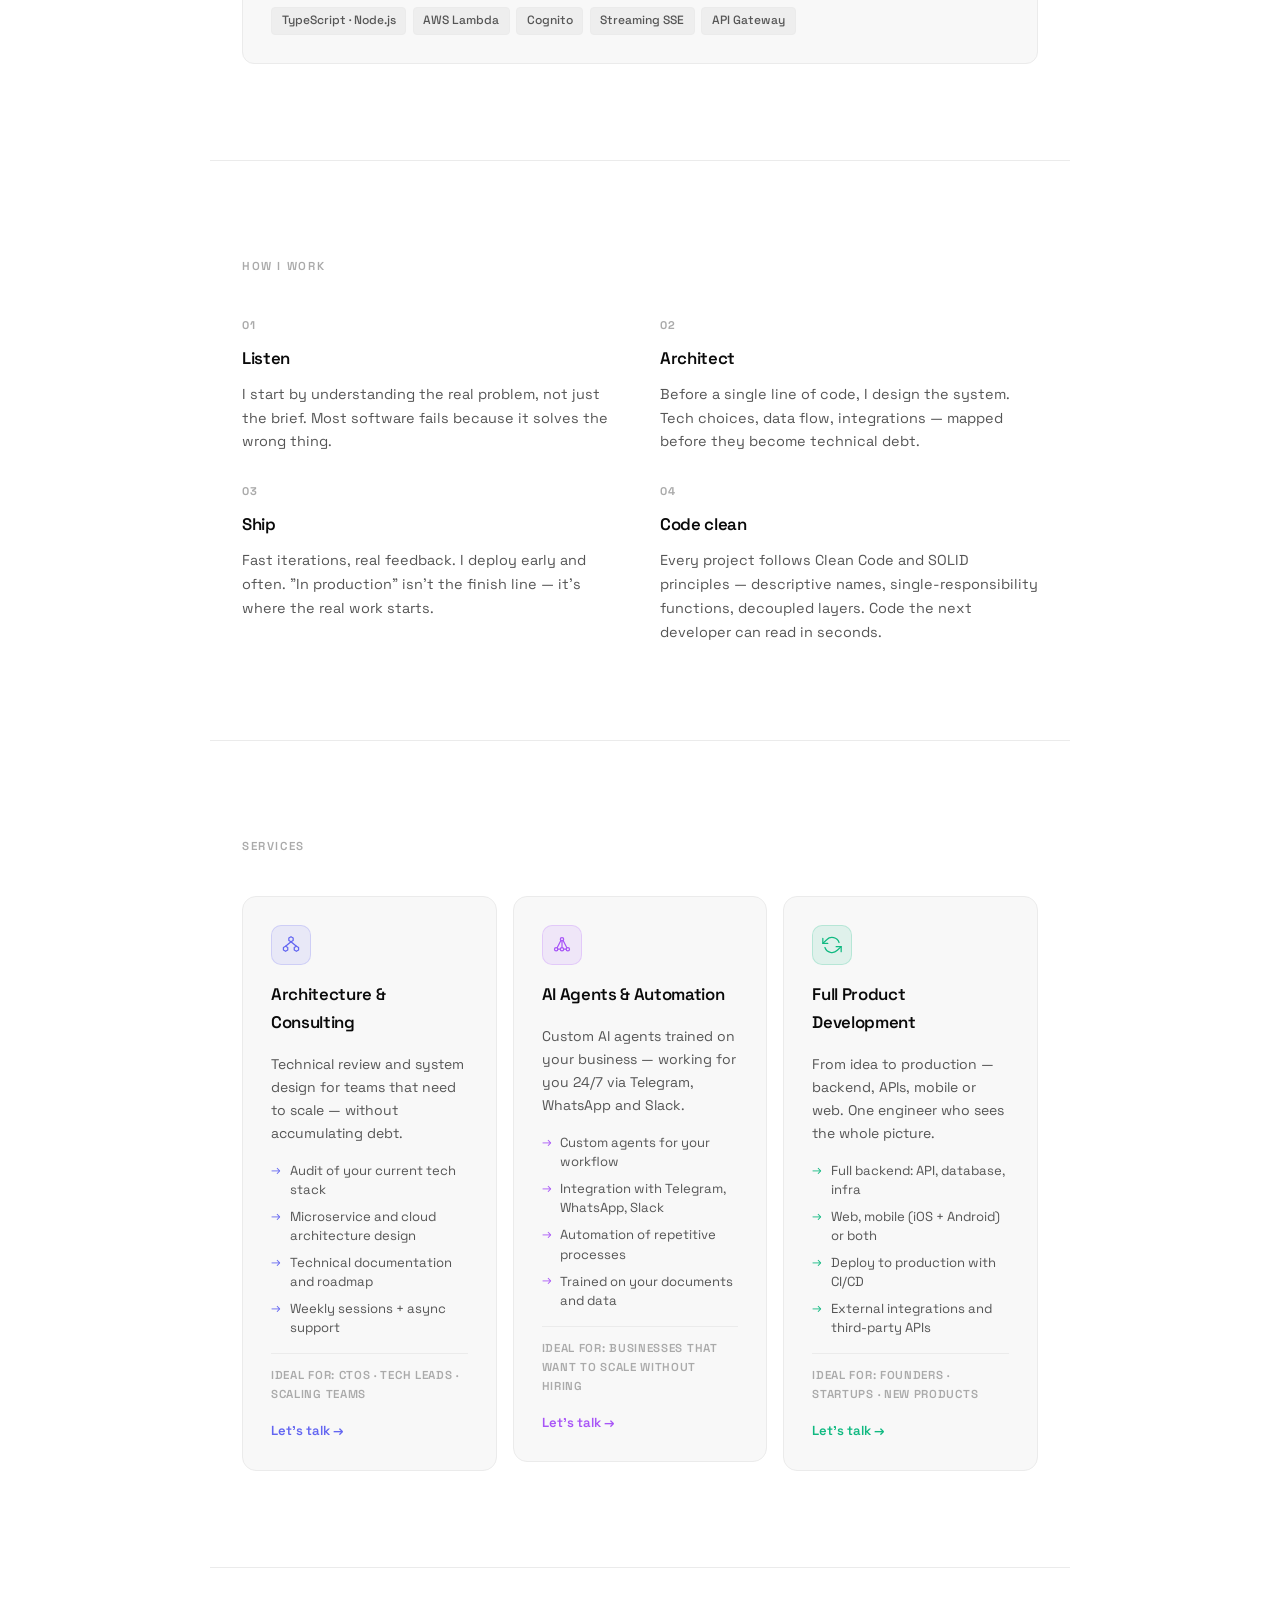
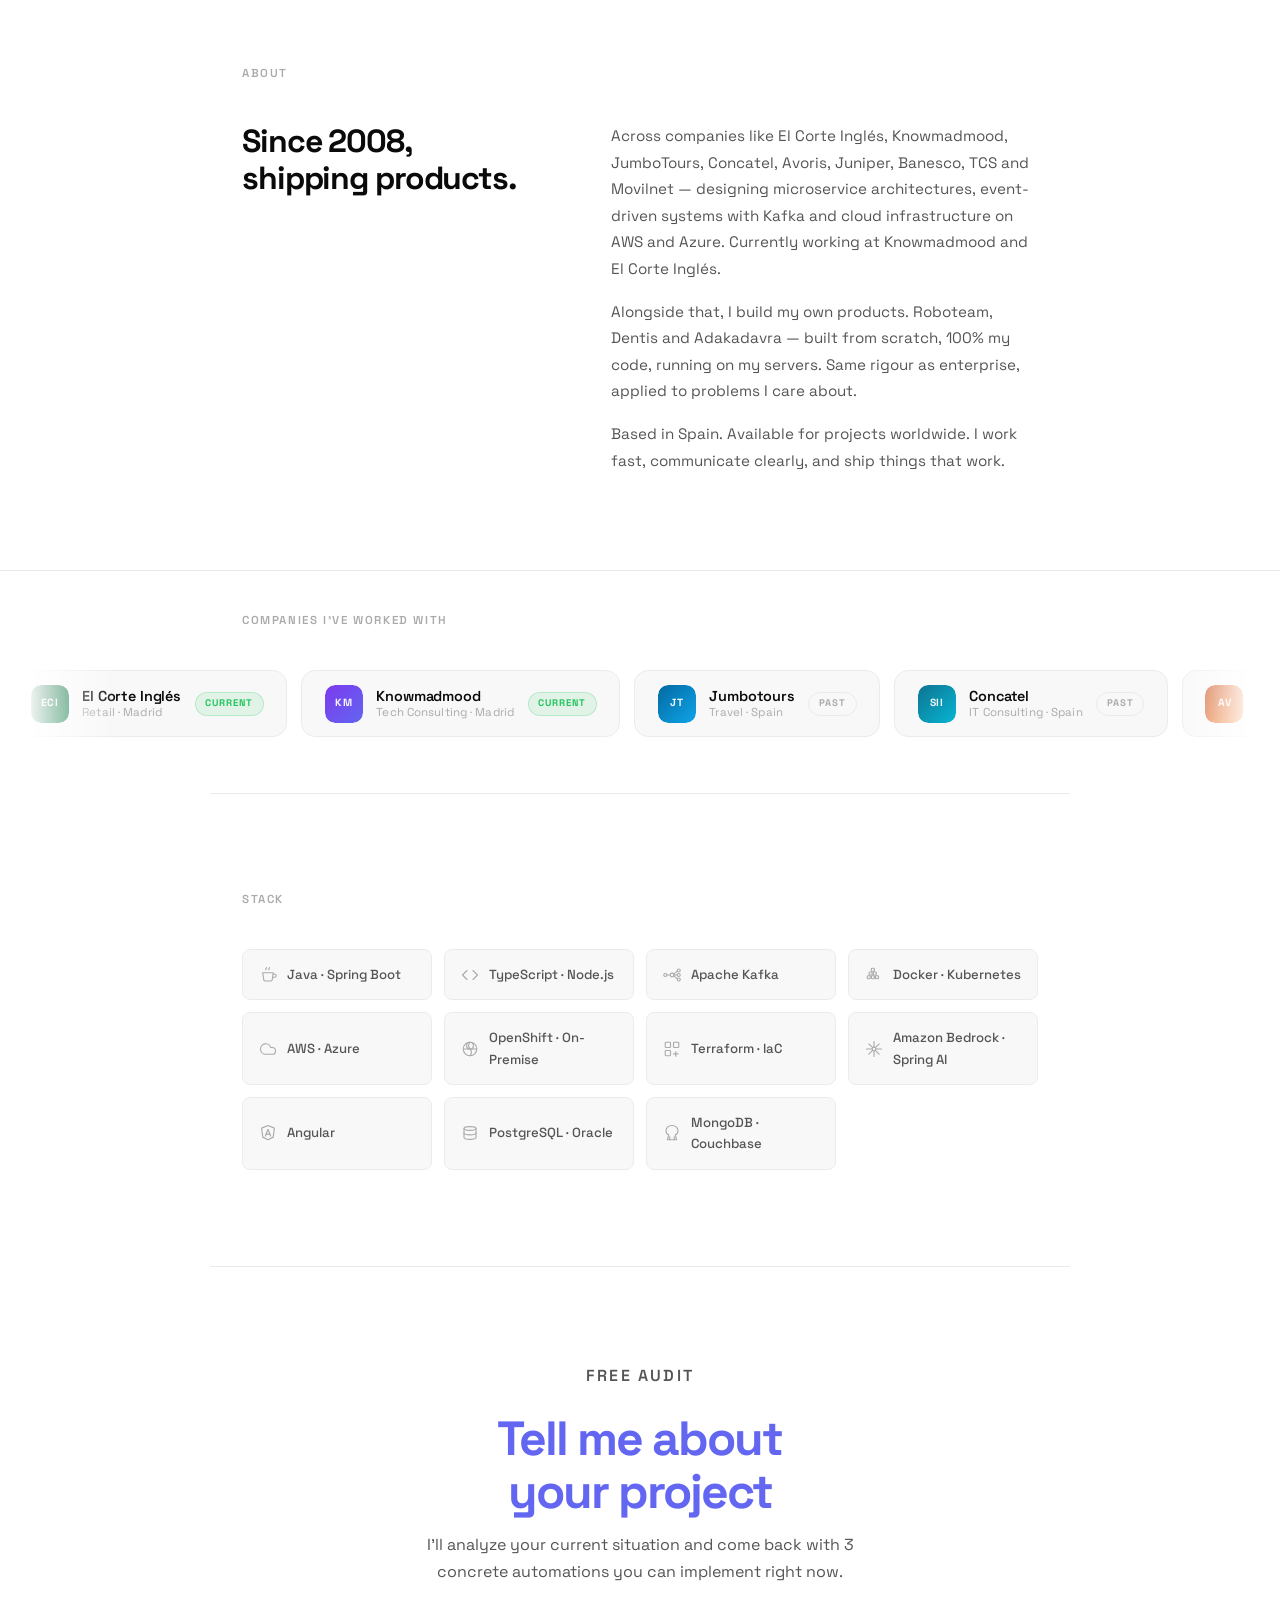
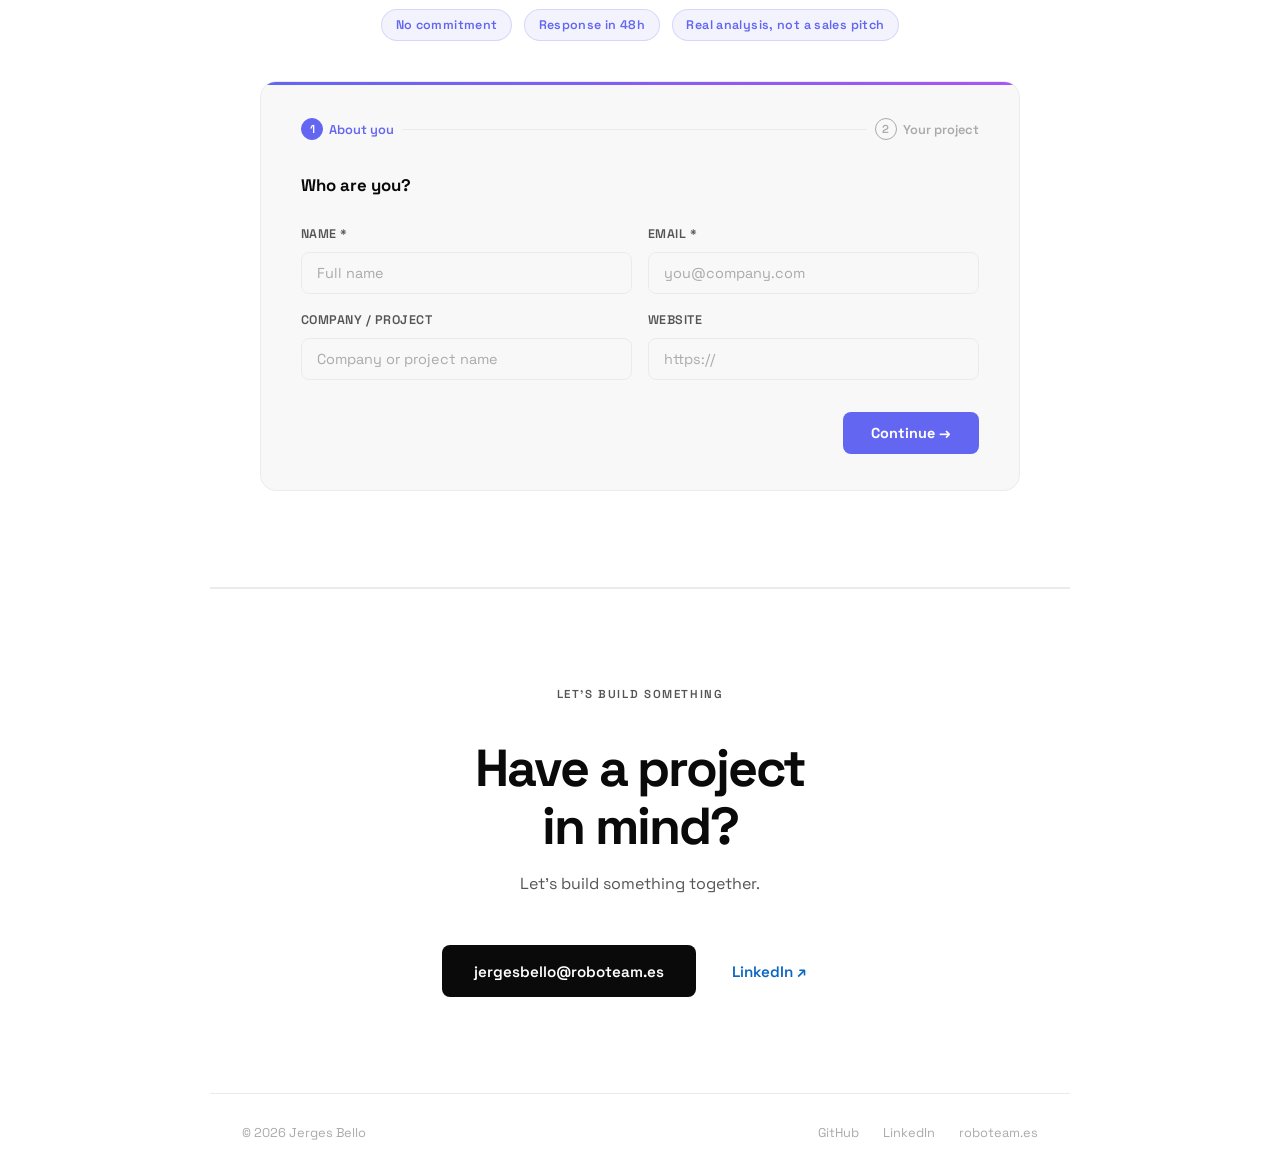
==== commit 00788435: "Animate the hero name: reveal wipe, light sweep, magnetic letters The name was static white type. It" ====
--- a/docs/index.html
+++ b/docs/index.html
@@ -235,7 +235,81 @@
       letter-spacing: -.06em;
       line-height: .88;
       color: var(--fg);
-      display: block;
+      display: inline-block;
+      position: relative;
+      white-space: nowrap;
+    }
+
+    /* ── NOMBRE: máscara + barrido + imán ──────
+       1. Una barra de acento cruza y va destapando el nombre.
+       2. Al descubrirse, una ola de luz recorre las letras.
+       3. A partir de ahí las letras se apartan del cursor, de forma permanente. */
+    .hn-clip { display: inline-block; clip-path: inset(0 100% 0 0); }
+
+    #hero-name.go .hn-clip {
+      animation: hn-reveal 1.05s cubic-bezier(.76, 0, .24, 1) 200ms forwards;
+    }
+
+    /* Al acabar hay que anular la animación además del recorte: su fill "forwards"
+       mantendría el inset y cortaría las letras en cuanto el imán las desplace. */
+    #hero-name.done .hn-clip { animation: none; clip-path: none; }
+
+    @keyframes hn-reveal { to { clip-path: inset(0 0 0 0); } }
+
+    .hn-bar {
+      position: absolute;
+      top: 6%; bottom: 20%;
+      width: 3px; left: 0;
+      opacity: 0;
+      border-radius: 2px;
+      background: linear-gradient(180deg, #6366f1, #a855f7);
+      box-shadow: 0 0 18px rgba(139, 92, 246, .75);
+      pointer-events: none;
+    }
+
+    #hero-name.go .hn-bar {
+      animation: hn-bar-sweep 1.05s cubic-bezier(.76, 0, .24, 1) 200ms forwards;
+    }
+
+    @keyframes hn-bar-sweep {
+      0%   { opacity: 1; left: 0; }
+      90%  { opacity: 1; }
+      100% { opacity: 0; left: 100%; }
+    }
+
+    /* El degradado se pinta en cada letra, no en el contenedor: background-clip:text
+       solo recorta contra el texto del propio elemento y aquí el texto vive en los
+       spans. JS reparte la porción que le toca a cada una. */
+    .hn-ch {
+      display: inline-block;
+      background-image: linear-gradient(100deg,
+        var(--fg) 0%, var(--fg) 42%, #a5b4fc 62%, #a855f7 82%, #ec4899 100%);
+      background-repeat: no-repeat;
+      -webkit-background-clip: text;
+      background-clip: text;
+      -webkit-text-fill-color: transparent;
+      color: transparent;
+      transition: transform .5s cubic-bezier(.16, 1, .3, 1);
+      will-change: transform;
+    }
+
+    #hero-name.sheen .hn-ch {
+      animation: hn-sheen 1.15s ease-out;
+      animation-delay: var(--i);
+    }
+
+    @keyframes hn-sheen {
+      0%, 100% { filter: brightness(1); }
+      45%      { filter: brightness(1.75) saturate(1.25); }
+    }
+
+    @media (prefers-reduced-motion: reduce) {
+      .hn-clip { clip-path: none; }
+      #hero-name.go .hn-clip,
+      #hero-name.go .hn-bar,
+      #hero-name.sheen .hn-ch { animation: none; }
+      .hn-bar { display: none; }
+      .hn-ch { transition: none; }
     }
 
     .hero-brand-sub {
@@ -1783,7 +1857,7 @@
       </div>
 
       <div class="hero-brand ha" style="--d:80ms">
-        <span class="hero-brand-name">Jerges</span>
+        <span class="hero-brand-name" id="hero-name"><span class="hn-bar" aria-hidden="true"></span><span class="hn-clip">Jerges</span></span>
         <span class="hero-brand-sub">Bello &nbsp;·&nbsp; <span data-i18n="hero.role">Software Architect &amp; AI Builder</span></span>
       </div>
 
@@ -3120,6 +3194,77 @@
       wrap.style.cursor = 'grab';
     })();
 
+    /* ── NOMBRE DEL HERO: máscara + barrido + imán ── */
+    (function heroName() {
+      const name = document.getElementById('hero-name');
+      const clip = name && name.querySelector('.hn-clip');
+      if (!clip) return;
+
+      const reduced = matchMedia('(prefers-reduced-motion: reduce)').matches;
+
+      // Parte la palabra en letras sin perderla para lectores de pantalla
+      const word = clip.textContent;
+      clip.setAttribute('aria-label', word);
+      clip.textContent = '';
+      const chars = [...word].map((c, i) => {
+        const s = document.createElement('span');
+        s.className = 'hn-ch';
+        s.textContent = c;
+        s.setAttribute('aria-hidden', 'true');
+        s.style.setProperty('--i', (i * 70) + 'ms');
+        clip.appendChild(s);
+        return s;
+      });
+
+      // Reparte el degradado para que las seis porciones formen uno continuo
+      function paintGradient() {
+        const base = clip.getBoundingClientRect();
+        if (!base.width) return;
+        chars.forEach(ch => {
+          const prev = ch.style.transform;
+          ch.style.transform = 'none';           // mide sin el desvío del imán
+          const r = ch.getBoundingClientRect();
+          ch.style.backgroundSize = base.width + 'px 100%';
+          ch.style.backgroundPosition = -(r.left - base.left) + 'px 0';
+          ch.style.transform = prev;
+        });
+      }
+
+      paintGradient();
+      addEventListener('resize', paintGradient);
+      // La fuente web cambia el ancho al cargar, así que hay que repintar
+      if (document.fonts && document.fonts.ready) document.fonts.ready.then(paintGradient);
+
+      if (reduced) { name.classList.add('done'); return; }
+
+      const REVEAL_END = 200 + 1050;             // retardo + duración de la máscara
+      name.classList.add('go');
+      setTimeout(() => name.classList.add('sheen'), REVEAL_END - 120);
+      setTimeout(() => name.classList.add('done'), REVEAL_END + 40);
+
+      // Imán: el radio acompaña al tamaño real de la tipografía
+      name.addEventListener('mousemove', e => {
+        if (!name.classList.contains('done')) return;
+        const radius = Math.max(220, parseFloat(getComputedStyle(name).fontSize) * 1.5);
+        chars.forEach(ch => {
+          const r = ch.getBoundingClientRect();
+          const dx = e.clientX - (r.left + r.width / 2);
+          const dy = e.clientY - (r.top + r.height / 2);
+          const dist = Math.hypot(dx, dy) || 1;
+          if (dist < radius) {
+            const f = (1 - dist / radius) * 26;
+            ch.style.transform = `translate(${-dx / dist * f}px, ${-dy / dist * f}px)`;
+          } else {
+            ch.style.transform = '';
+          }
+        });
+      });
+
+      name.addEventListener('mouseleave', () => {
+        chars.forEach(ch => { ch.style.transform = ''; });
+      });
+    })();
+
     /* ── AUDIT FORM ── */
     function auditChip(el) {
       el.classList.toggle('selected');
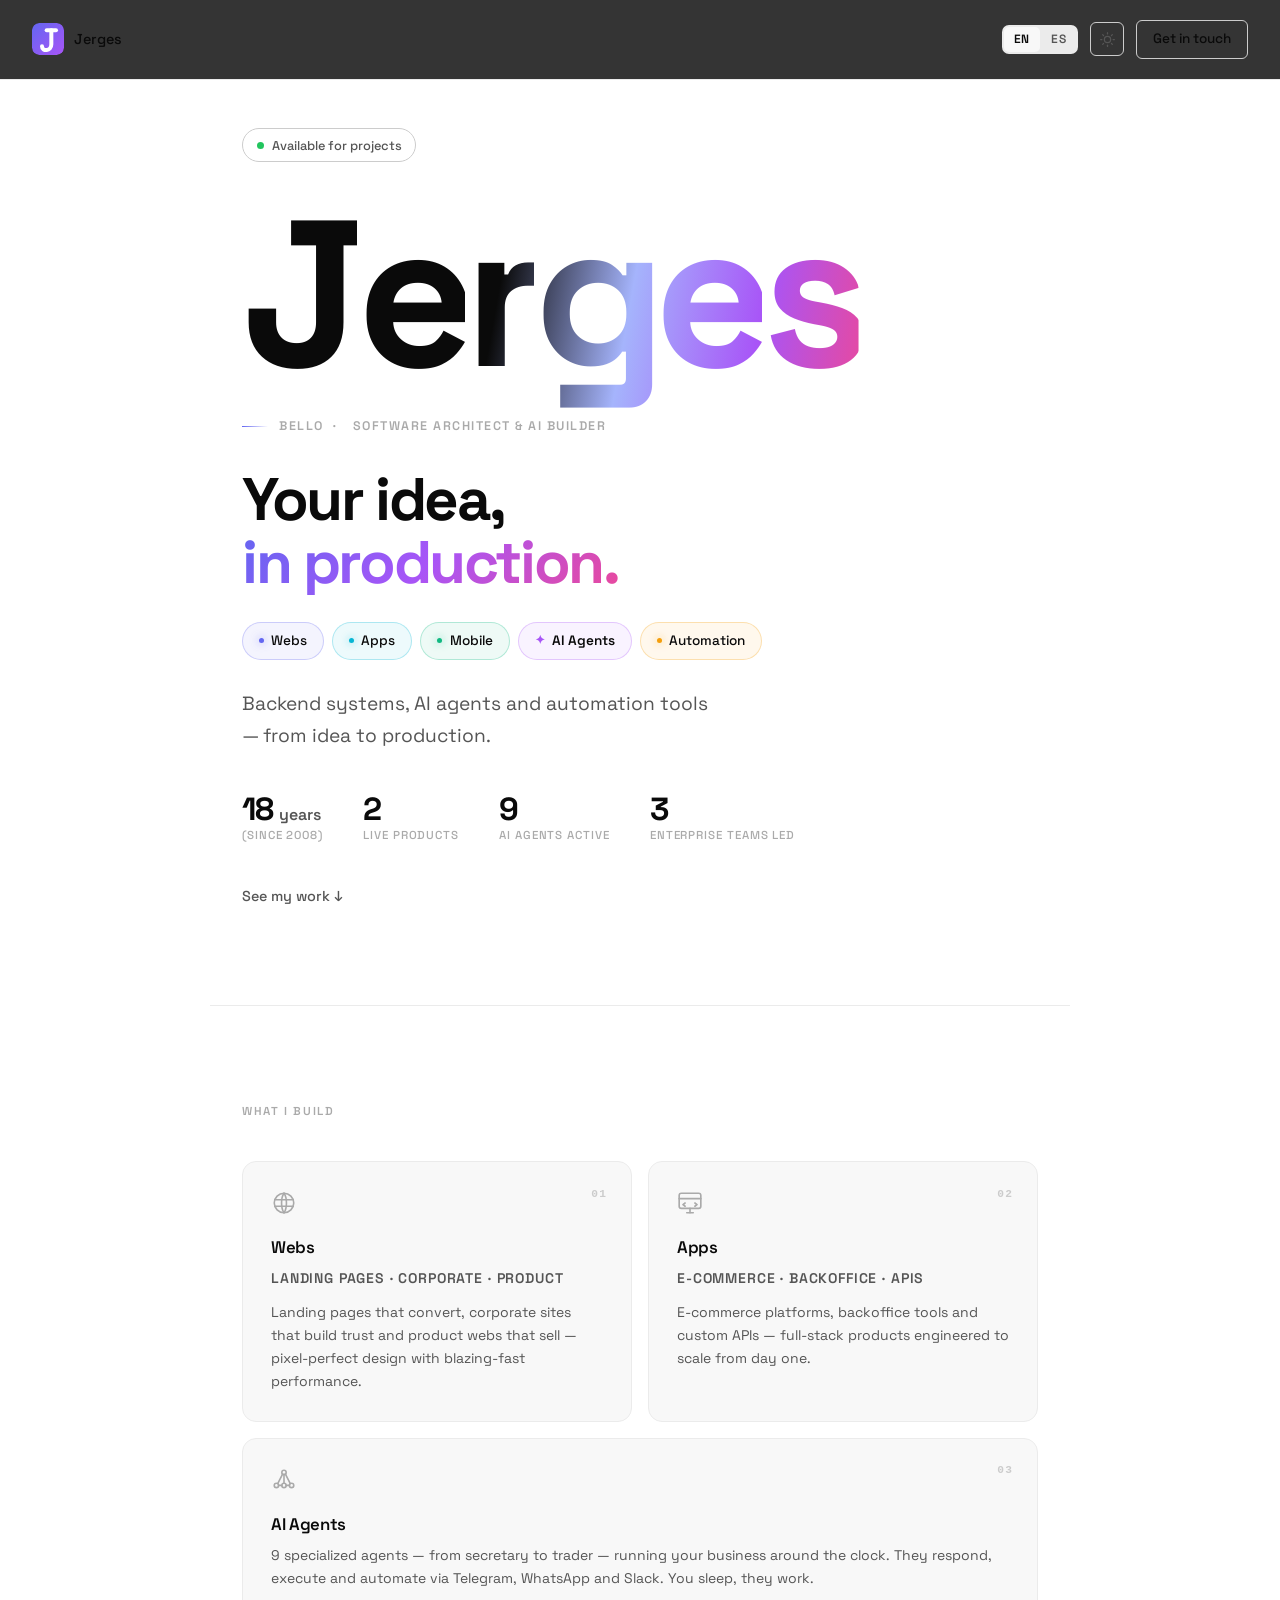
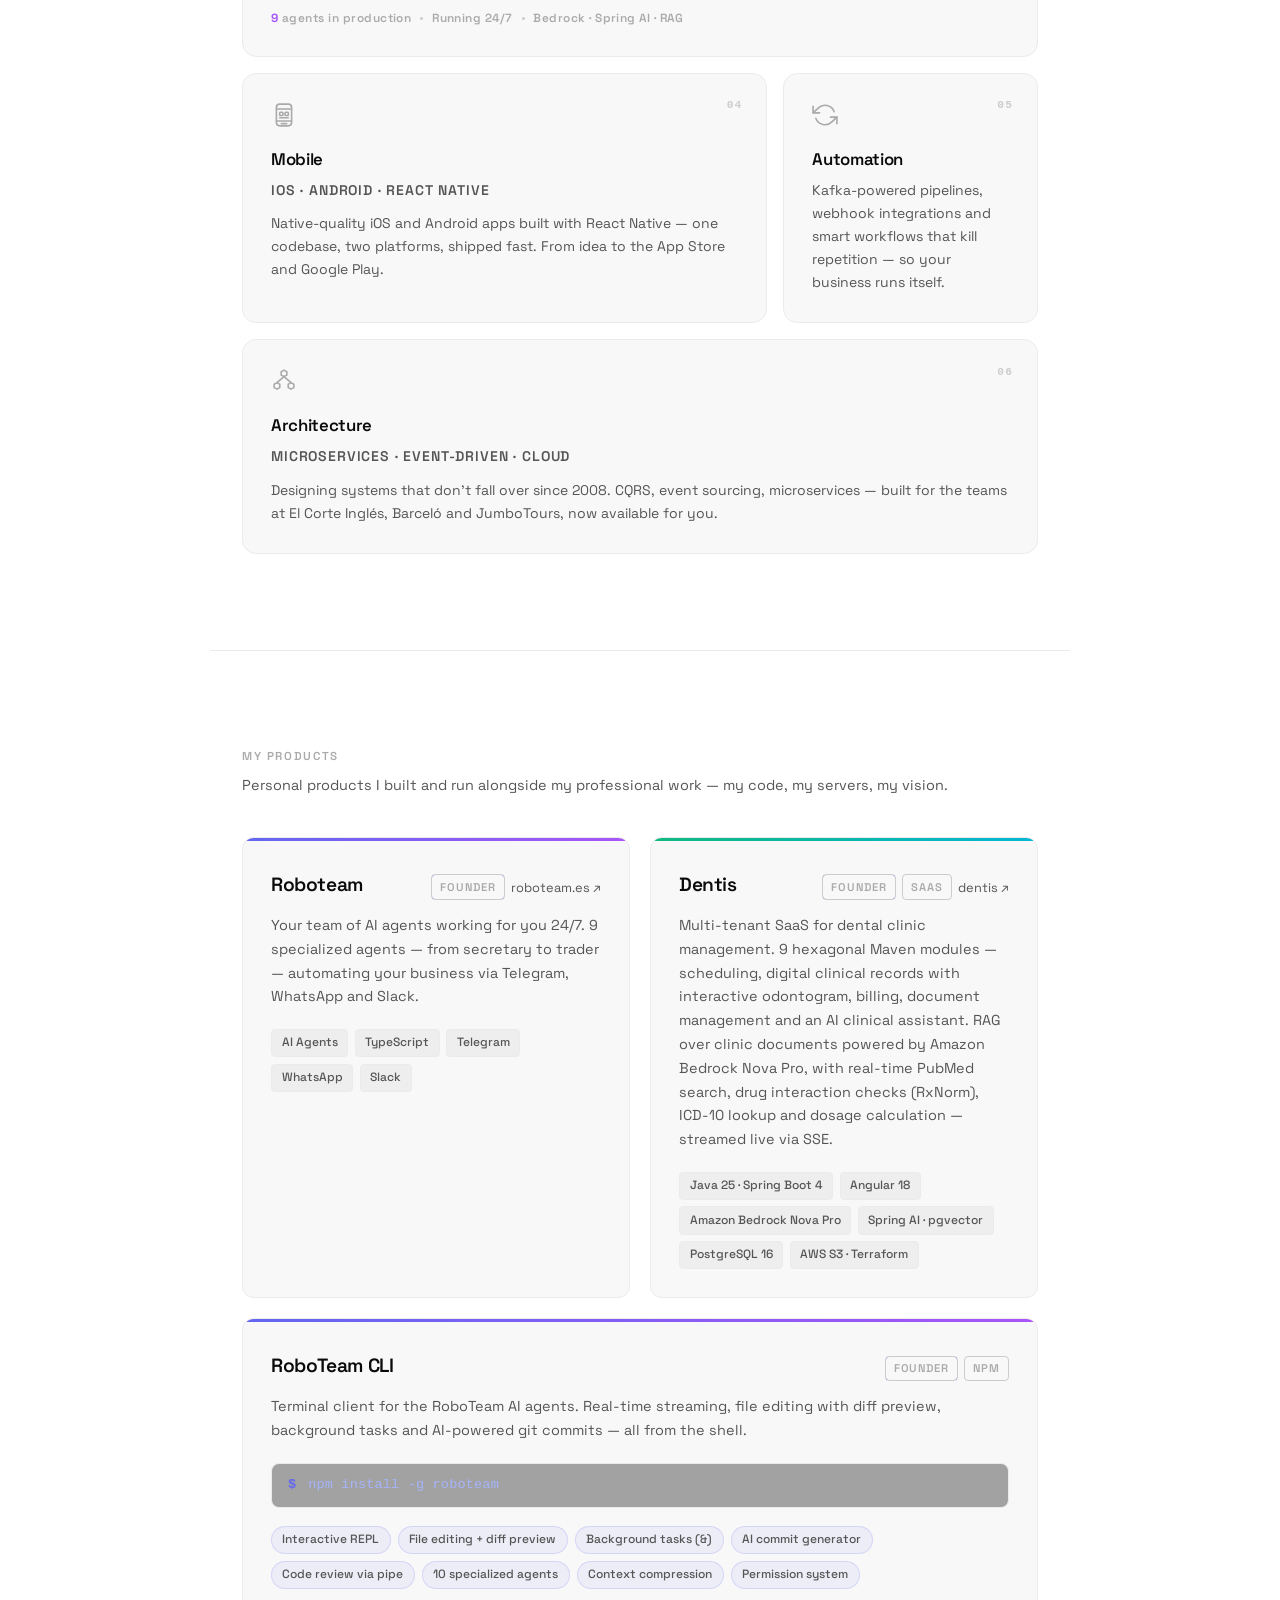
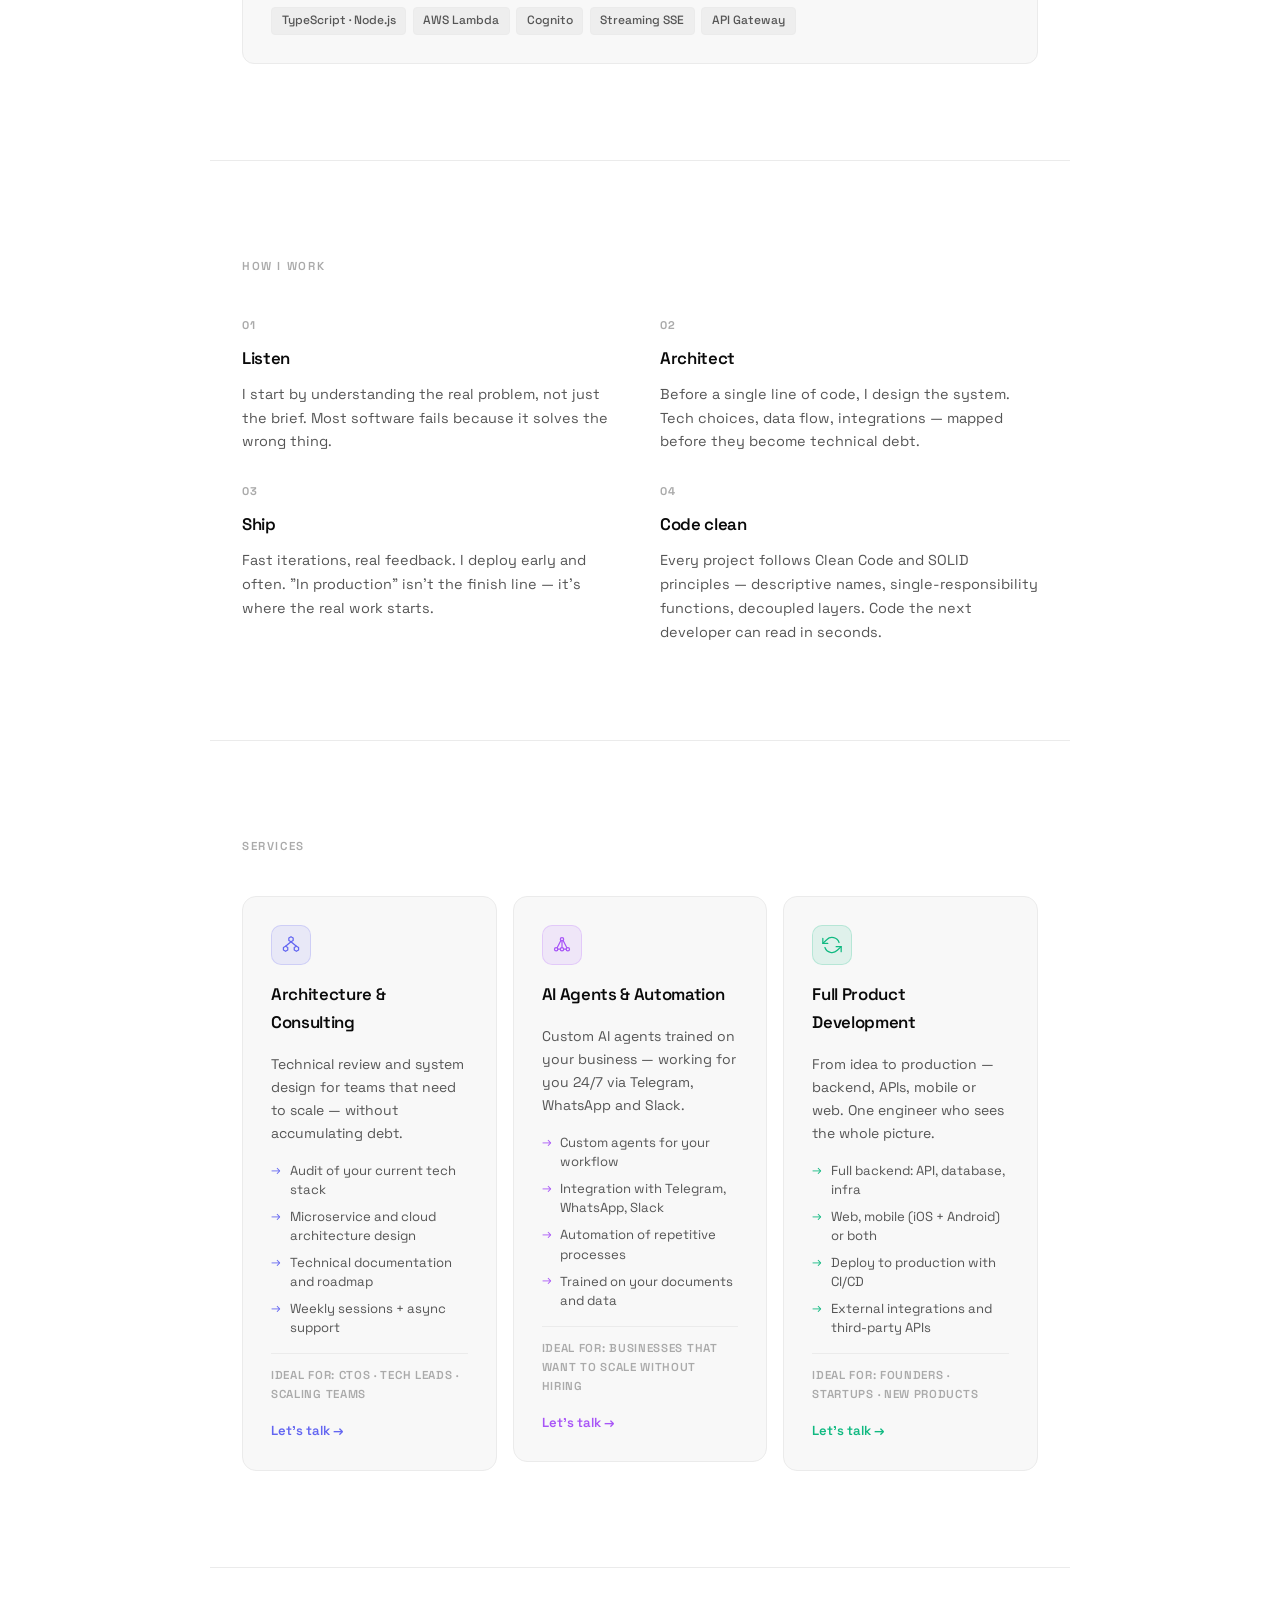
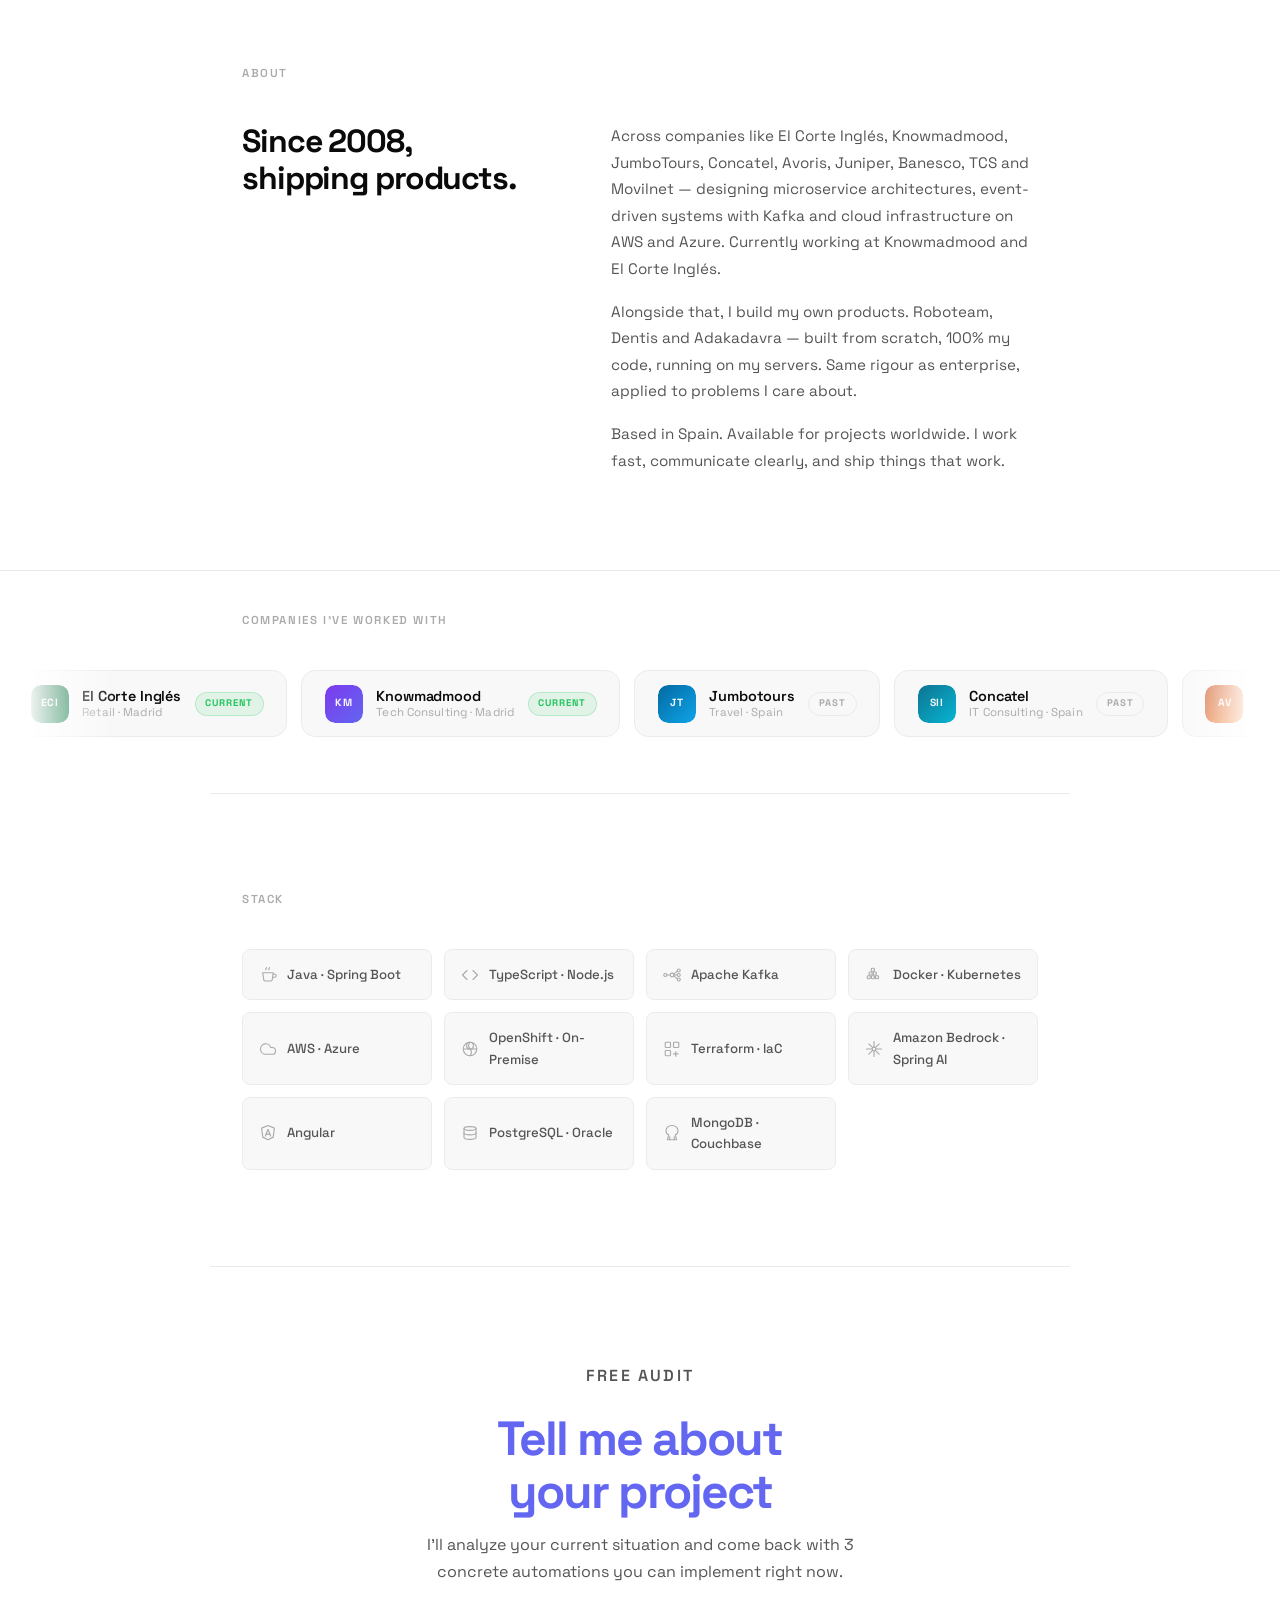
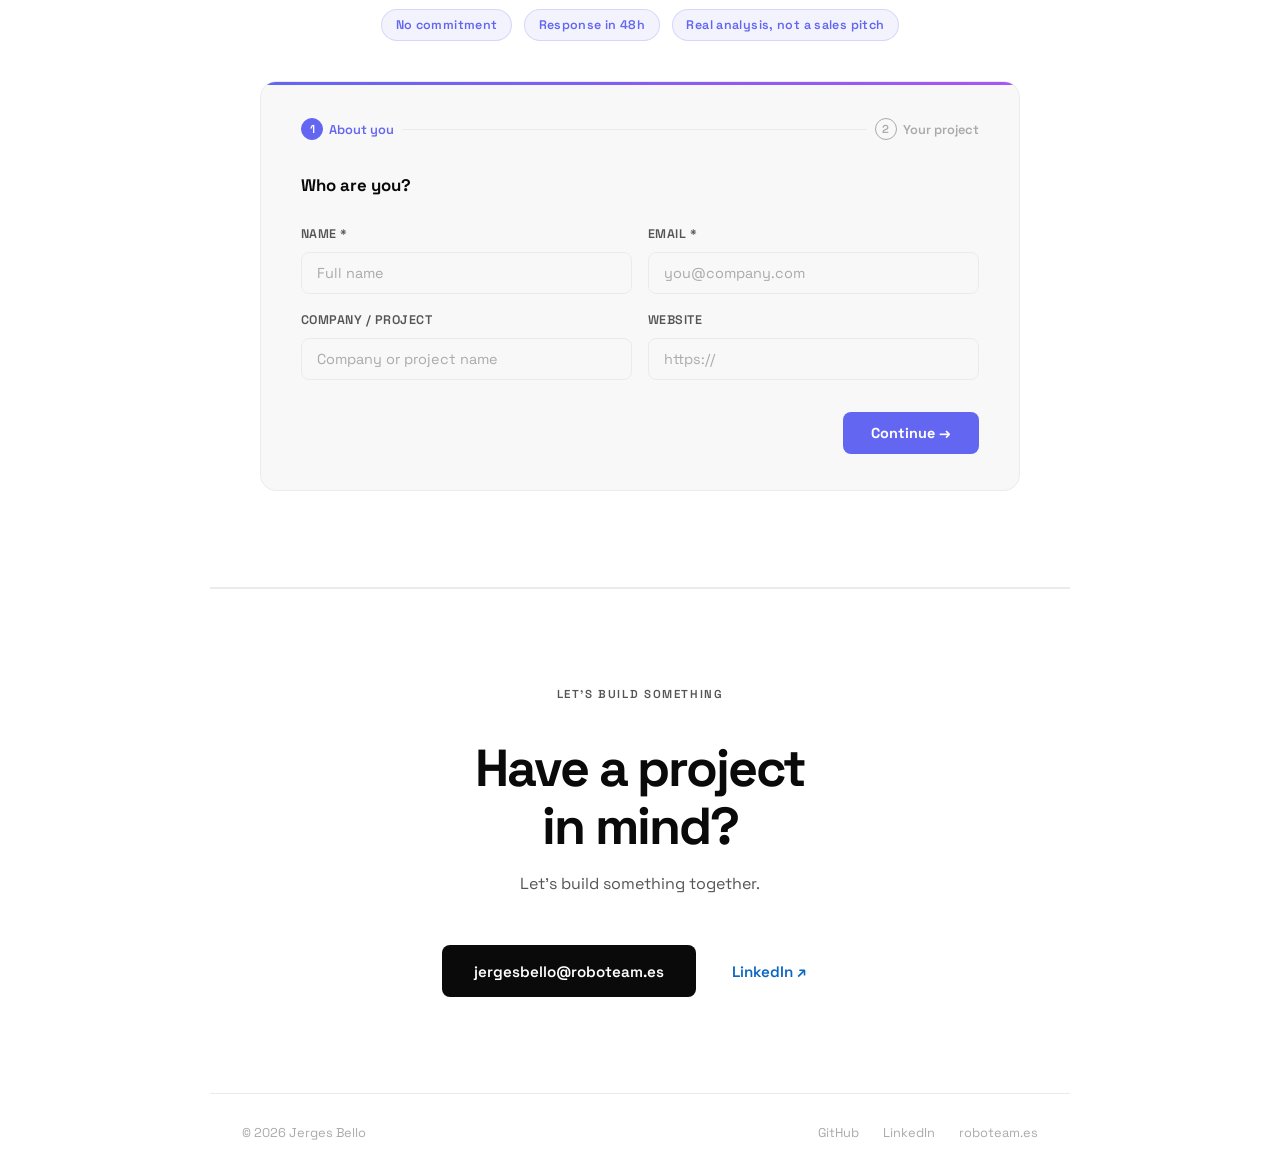
==== commit 6abac81a: "Fix clipped "g" descender and white streak past the final "s" Two rendering defects in the hero name" ====
--- a/docs/index.html
+++ b/docs/index.html
@@ -271,10 +271,15 @@
       animation: hn-bar-sweep 1.05s cubic-bezier(.76, 0, .24, 1) 200ms forwards;
     }
 
+    /* La barra se apaga antes de alcanzar la última letra y sale un poco más
+       allá del texto: si llega encendida hasta el 100% se superpone al borde
+       derecho de la "s" y, sobre el rosa del degradado, se lee como un trazo
+       blanco. */
     @keyframes hn-bar-sweep {
-      0%   { opacity: 1; left: 0; }
-      90%  { opacity: 1; }
-      100% { opacity: 0; left: 100%; }
+      0%   { opacity: 0; left: 0; }
+      5%   { opacity: 1; }
+      72%  { opacity: 1; }
+      100% { opacity: 0; left: calc(100% + 12px); }
     }
 
     /* El degradado se pinta en cada letra, no en el contenedor: background-clip:text
@@ -282,6 +287,12 @@
        spans. JS reparte la porción que le toca a cada una. */
     .hn-ch {
       display: inline-block;
+      /* background-clip:text solo pinta dentro de la caja de relleno, y con
+         line-height .88 el descendente de la "g" queda fuera y no se dibuja.
+         El relleno agranda el área pintada; el margen negativo lo devuelve al
+         flujo, así la maquetación no cambia. */
+      padding: .22em 0 .3em;
+      margin: -.22em 0 -.3em;
       background-image: linear-gradient(100deg,
         var(--fg) 0%, var(--fg) 42%, #a5b4fc 62%, #a855f7 82%, #ec4899 100%);
       background-repeat: no-repeat;
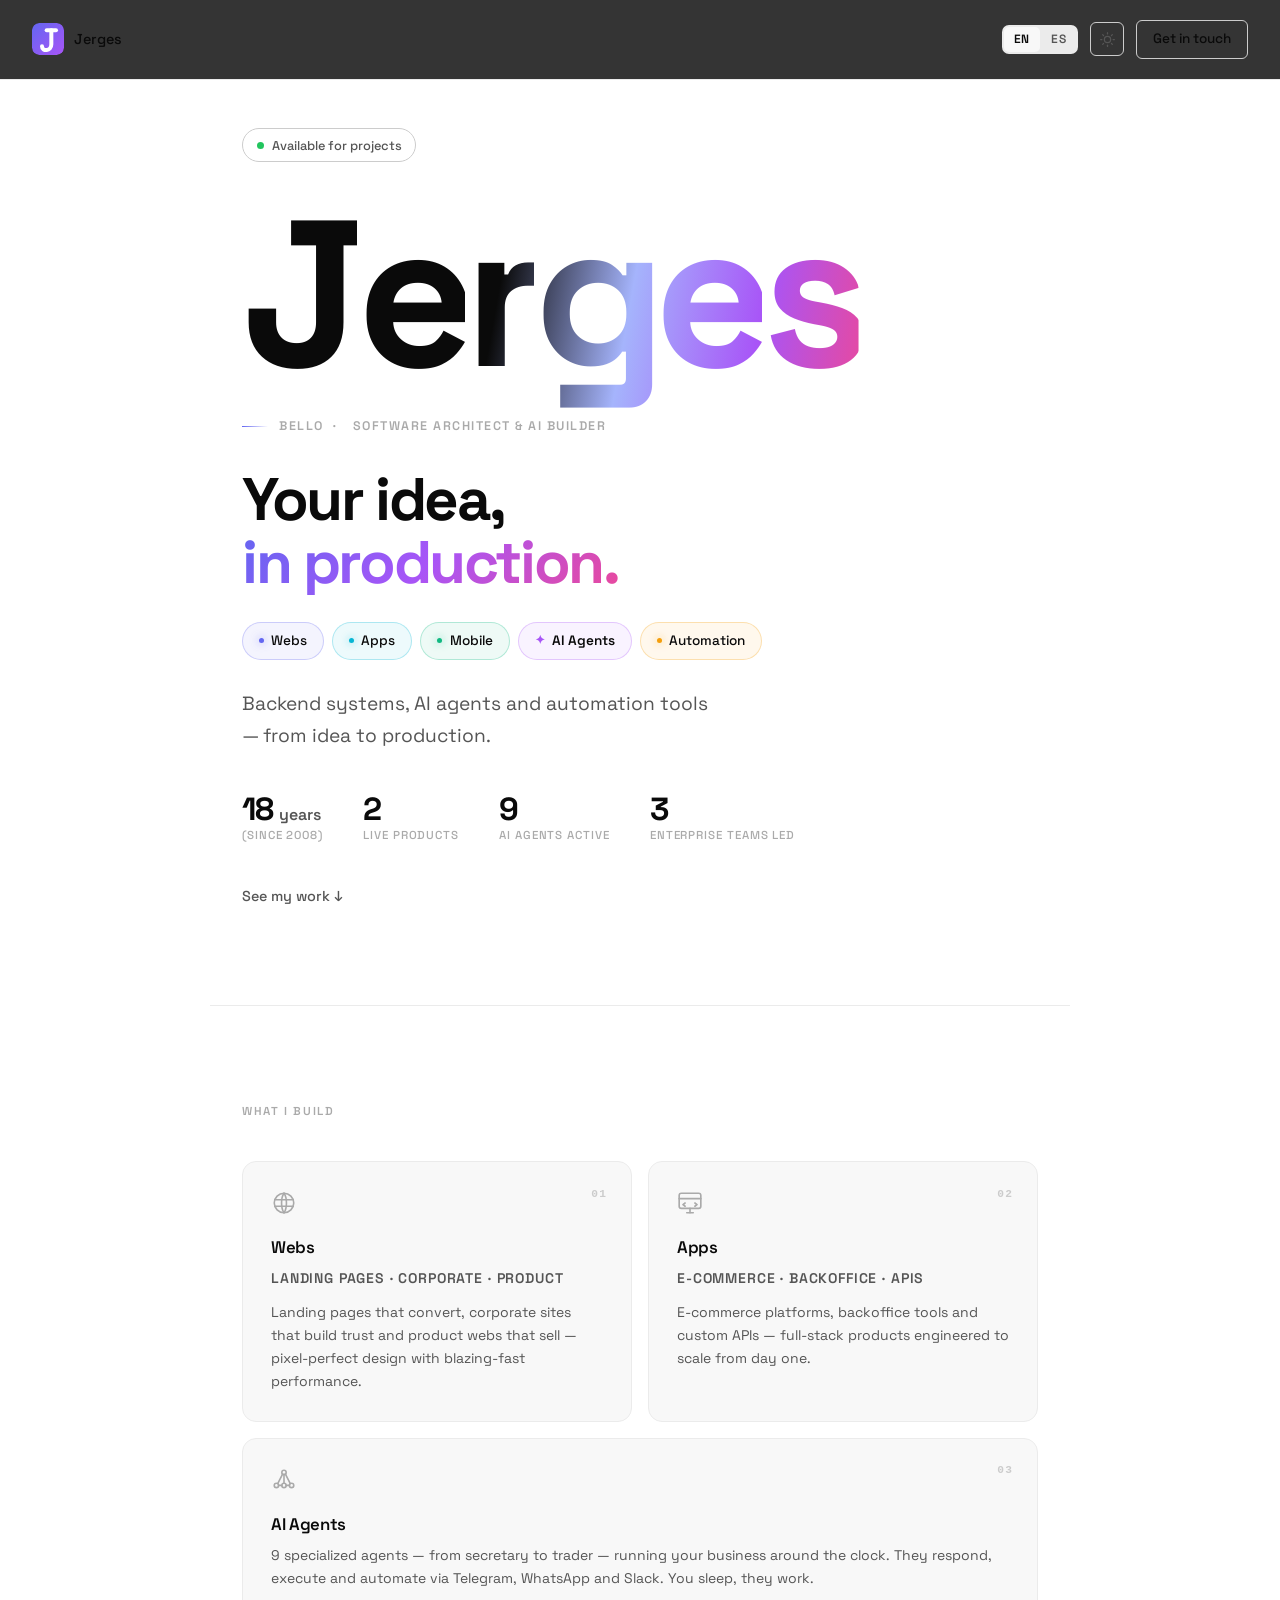
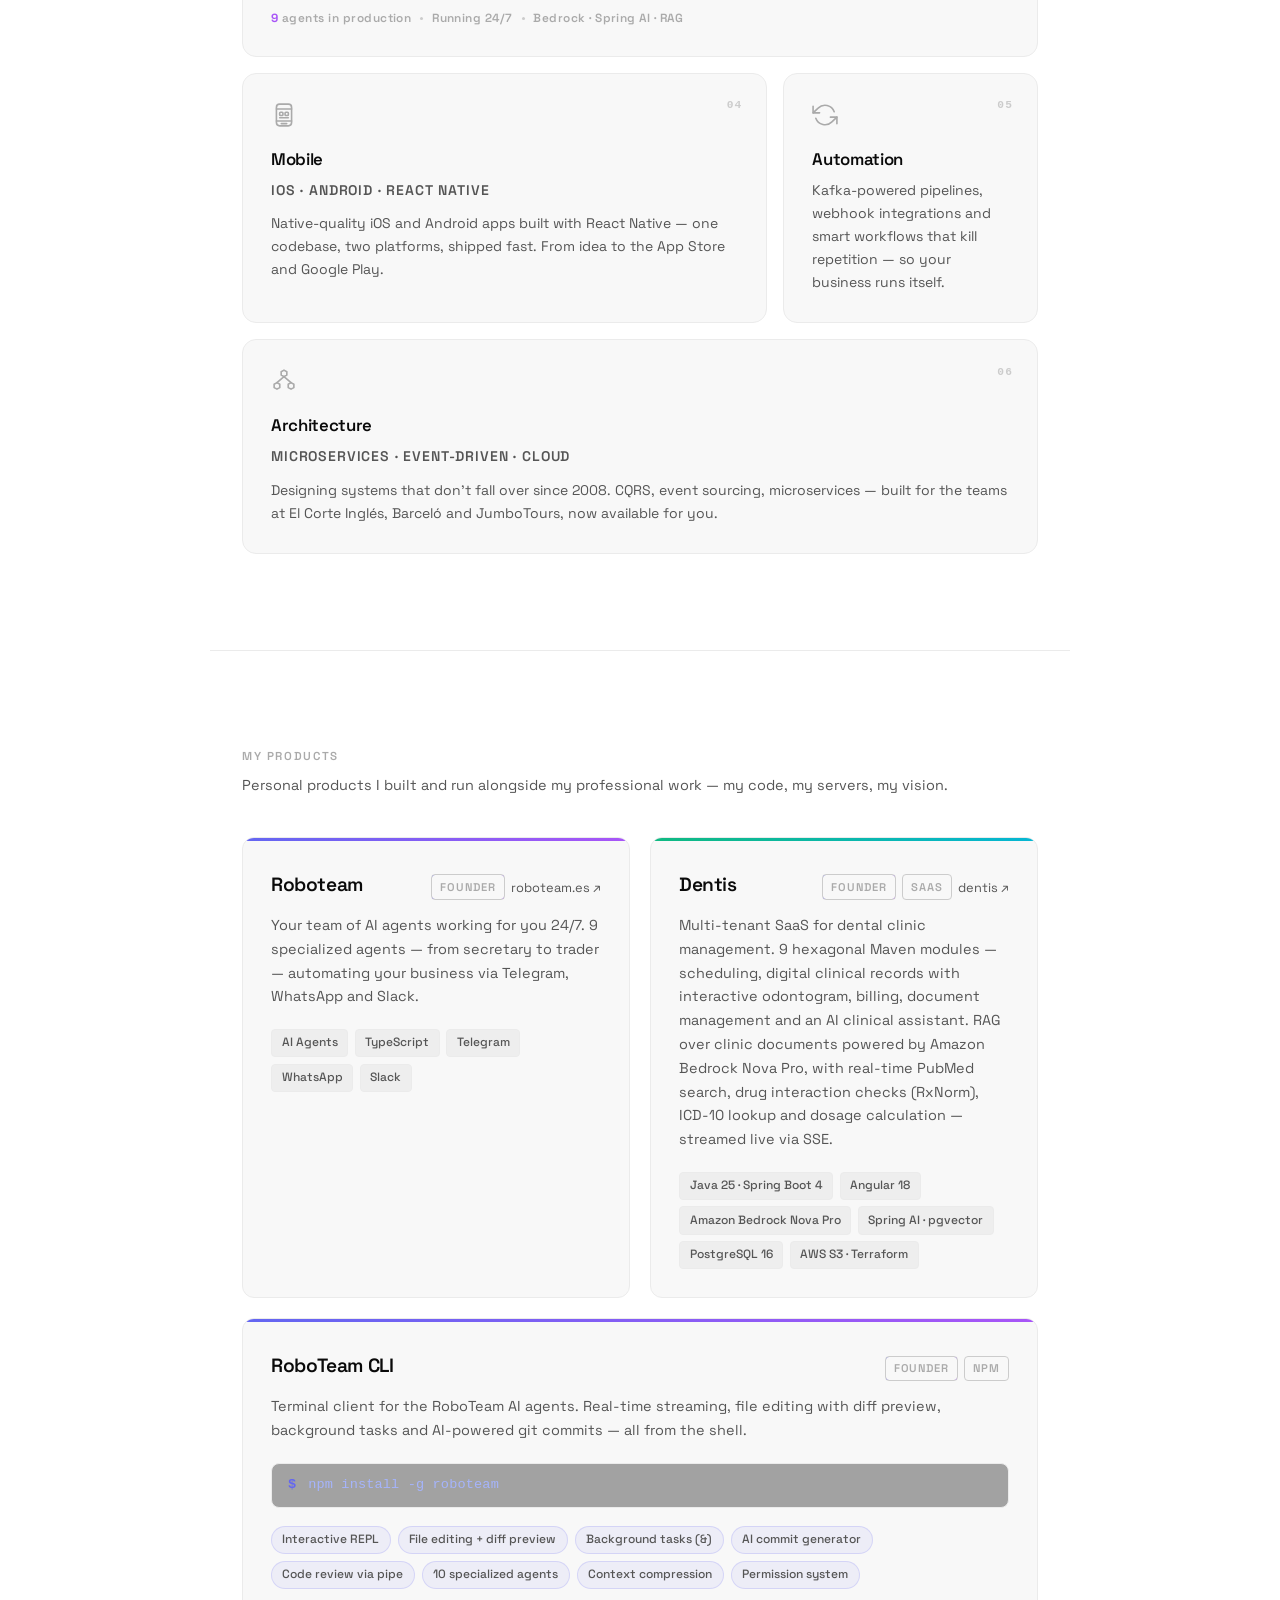
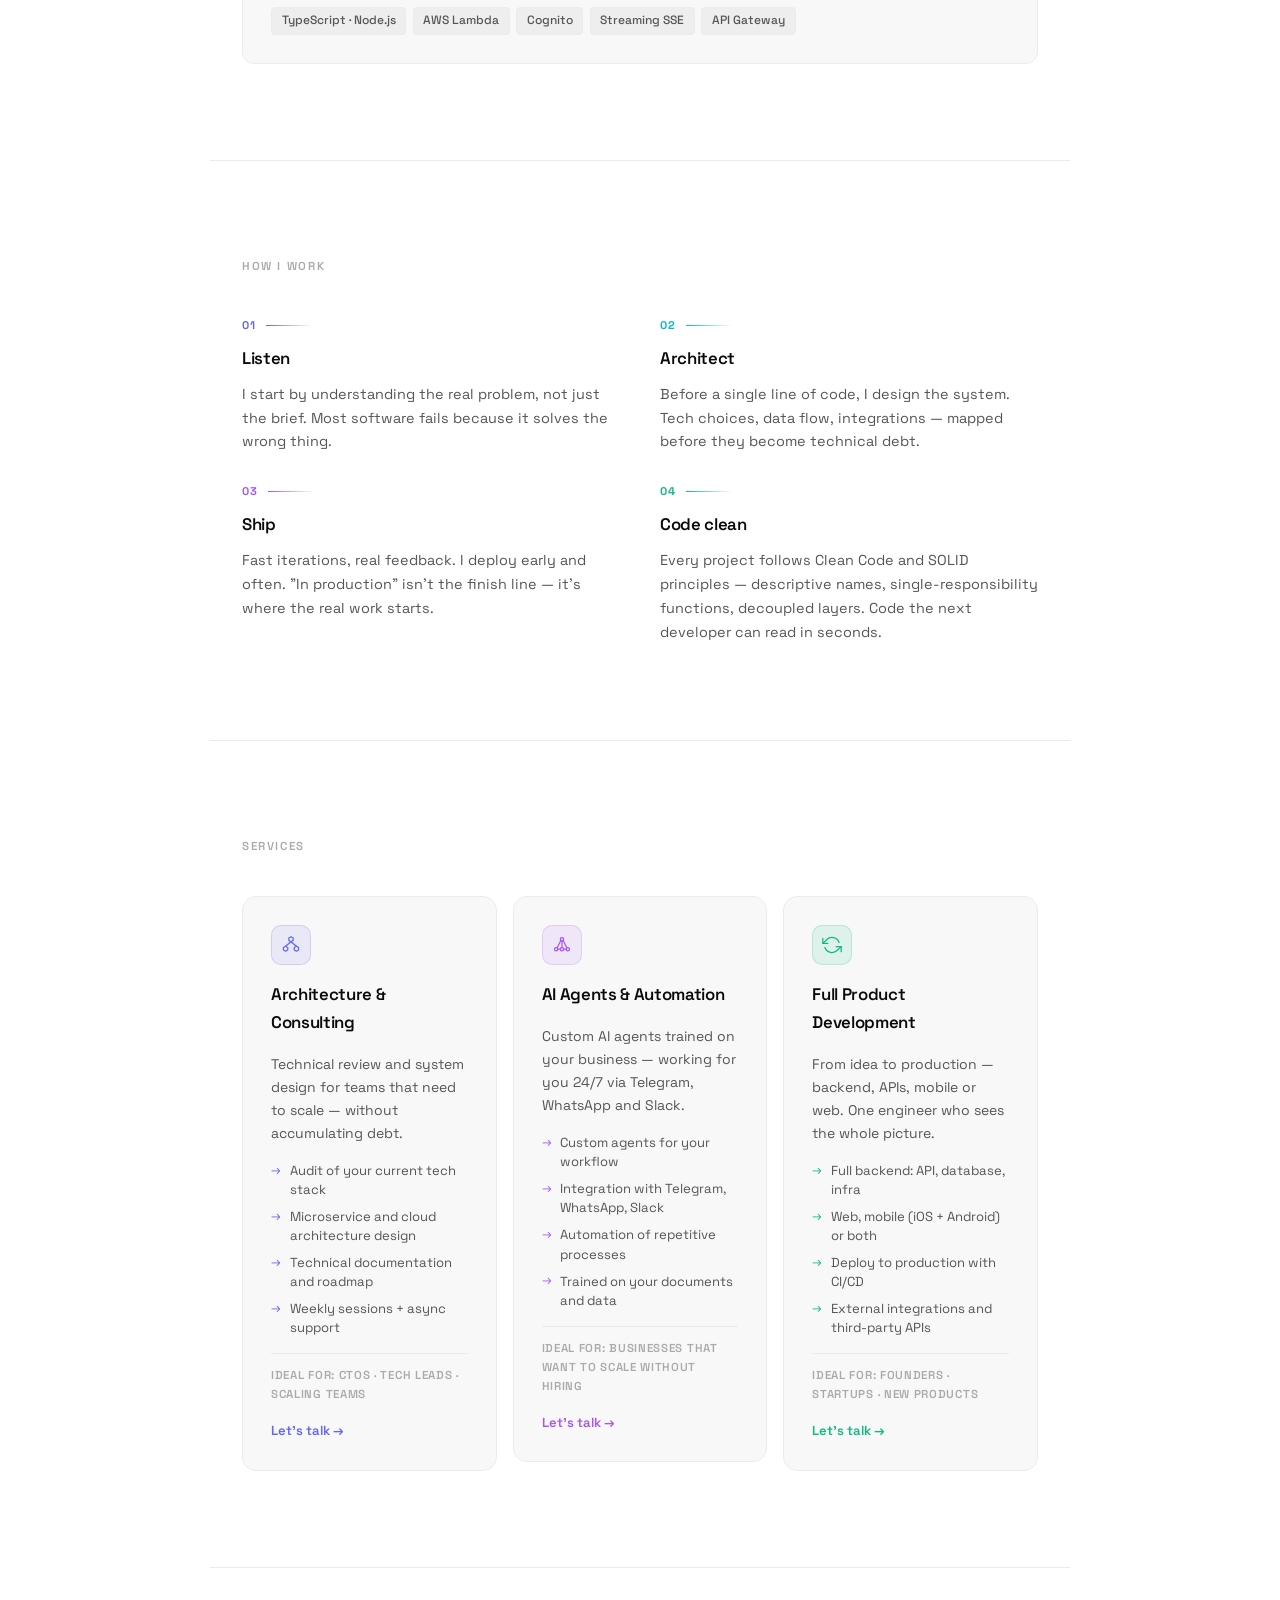
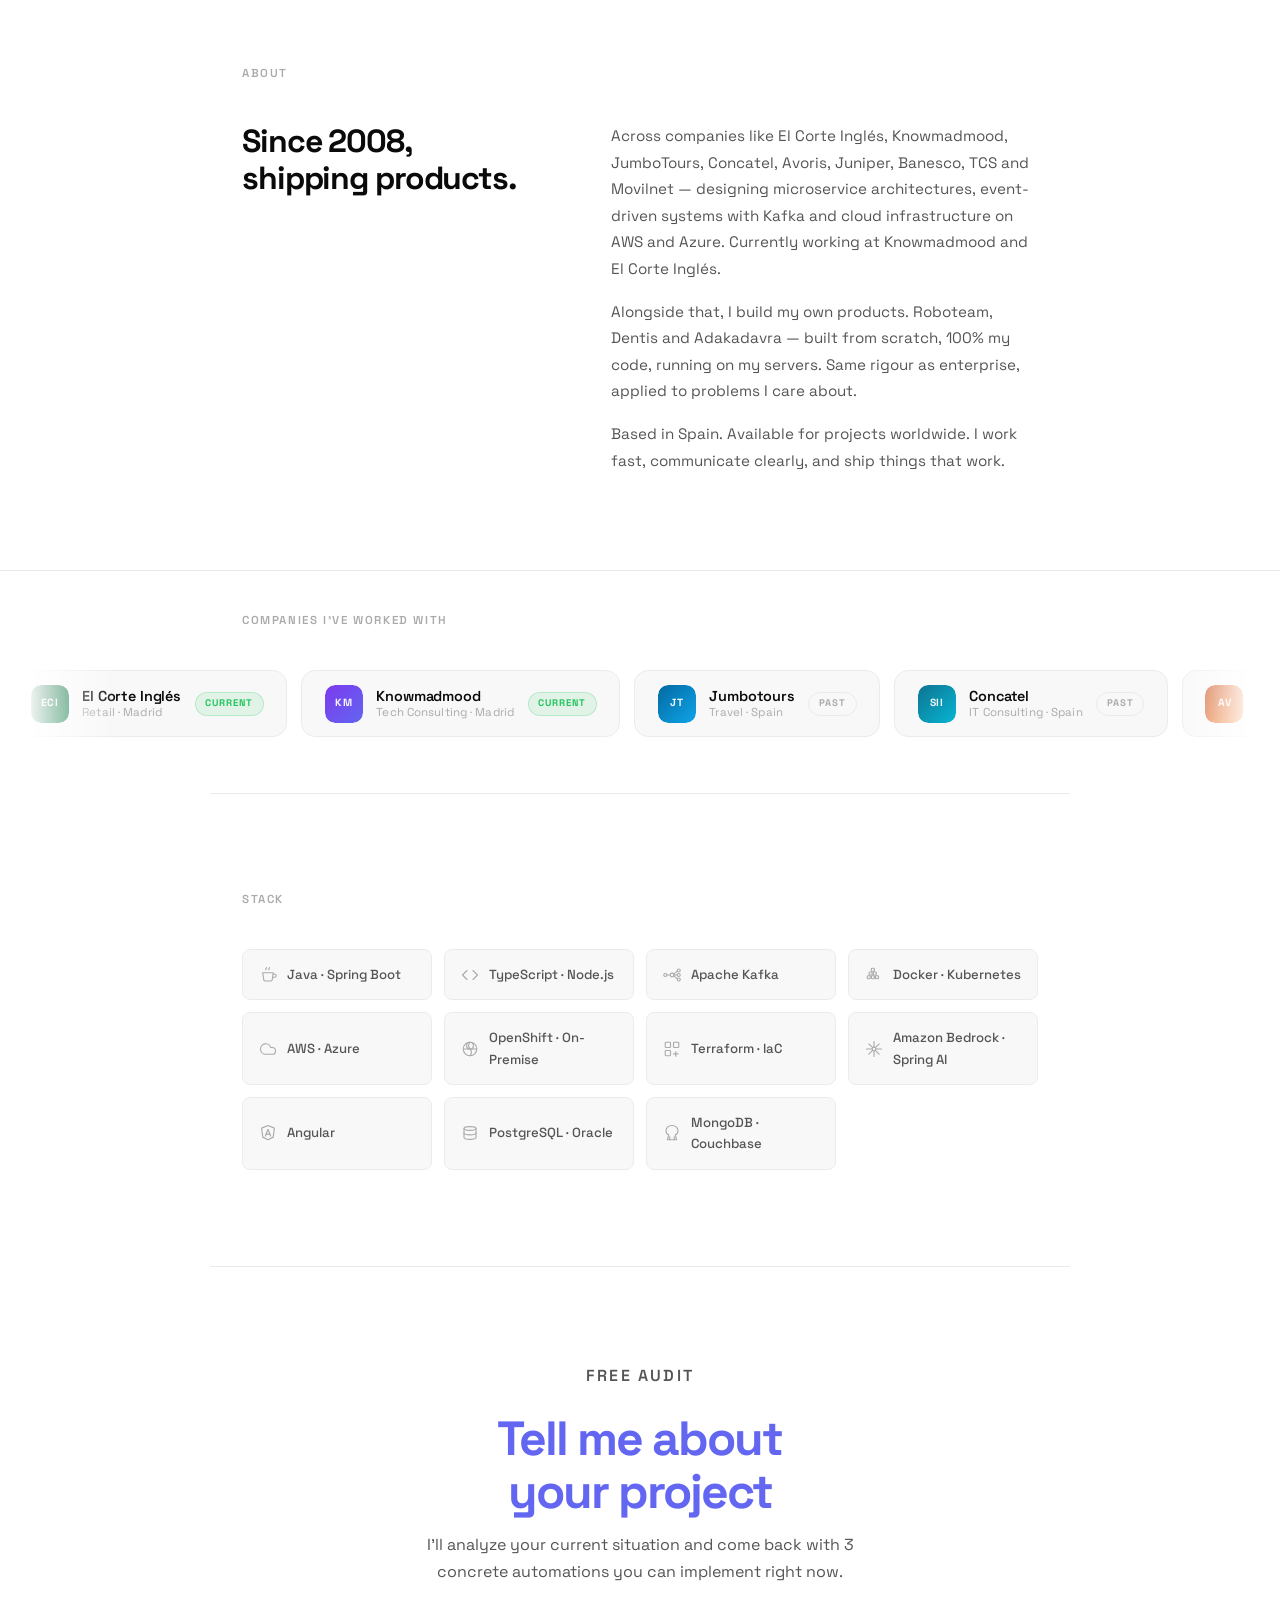
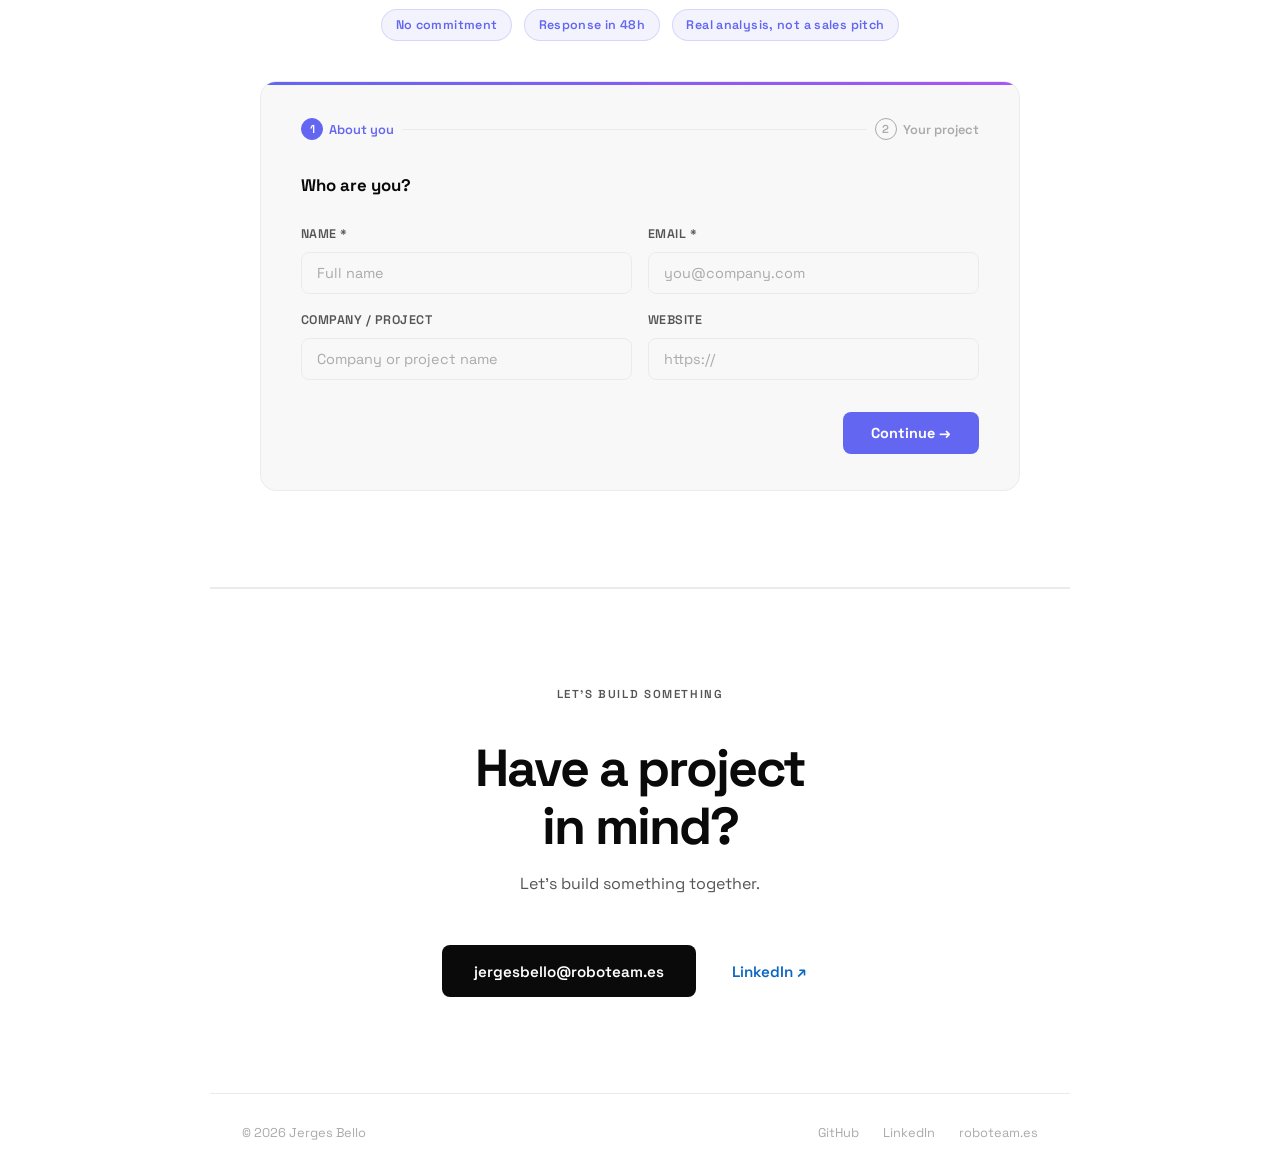
==== commit 1f6db7c2: "Extend the reveal and accent treatment to products and process The two sections that still animated " ====
--- a/docs/index.html
+++ b/docs/index.html
@@ -484,16 +484,55 @@
     }
 
     .process-step {
+      --accent: #6366f1;
       display: flex;
       flex-direction: column;
       gap: .65rem;
-    }
+      transition: opacity .7s ease, transform .6s cubic-bezier(.16, 1, .3, 1);
+    }
+
+    /* Los cuatro pasos van en orden, así que entran desde la izquierda uno
+       detrás de otro en vez de aparecer todos a la vez. */
+    .process-reveal {
+      opacity: 0;
+      transform: translateX(-18px);
+      transition-delay: var(--sd, 0ms);
+    }
+    .process-reveal.visible { opacity: 1; transform: none; }
+
+    .process-step:nth-child(4n+1) { --accent: #6366f1; }
+    .process-step:nth-child(4n+2) { --accent: #06b6d4; }
+    .process-step:nth-child(4n+3) { --accent: #a855f7; }
+    .process-step:nth-child(4n+4) { --accent: #10b981; }
 
     .process-n {
+      display: flex;
+      align-items: center;
+      gap: .6rem;
       font-size: .7rem;
       font-weight: 700;
       letter-spacing: .12em;
-      color: var(--muted);
+      color: var(--accent);
+      transition: color .3s;
+    }
+
+    /* Regla que se dibuja junto al número al entrar el paso */
+    .process-n::after {
+      content: '';
+      height: 1px;
+      width: 0;
+      background: linear-gradient(90deg, var(--accent), transparent);
+      transition: width .7s cubic-bezier(.16, 1, .3, 1);
+      transition-delay: calc(var(--sd, 0ms) + 220ms);
+    }
+
+    .process-reveal.visible .process-n::after { width: 46px; }
+    .process-step:hover .process-n::after { width: 78px; transition-delay: 0s; }
+
+    @media (prefers-reduced-motion: reduce) {
+      .process-step { transition: none; }
+      .process-reveal { opacity: 1; transform: none; }
+      .process-n::after { transition: none; }
     }
 
     .process-step h4 {
@@ -699,19 +738,56 @@
     }
 
     .project {
+      --accent: #6366f1;
+      position: relative;
       background: var(--bg-card);
       border: 1px solid var(--border);
       border-radius: 12px;
       overflow: hidden;
-      transition: border-color .25s, transform .25s, box-shadow .25s;
-    }
-
-    .project:hover { border-color: var(--border-hover); transform: translateY(-3px); box-shadow: 0 20px 40px rgba(0,0,0,.4); }
+      isolation: isolate;
+      /* Una sola declaración con hover y entrada: si se dejan en reglas
+         separadas, .fade-in reemplaza el atajo y el hover deja de animarse. */
+      transition: border-color .3s, box-shadow .35s,
+                  opacity .7s ease, transform .5s cubic-bezier(.16, 1, .3, 1);
+    }
+
+    .project::before {
+      content: '';
+      position: absolute;
+      inset: 0;
+      z-index: -1;
+      background: radial-gradient(460px circle at 12% 0%,
+                  color-mix(in srgb, var(--accent) 12%, transparent), transparent 70%);
+      opacity: 0;
+      transition: opacity .4s;
+    }
+
+    /* Entrada escalonada — antes del :hover para que no le anule el transform */
+    .project-reveal {
+      opacity: 0;
+      transform: translateY(22px);
+      transition-delay: var(--sd, 0ms);
+    }
+    .project-reveal.visible { opacity: 1; transform: none; }
+
+    .project:hover {
+      border-color: color-mix(in srgb, var(--accent) 42%, var(--border));
+      transform: translateY(-5px);
+      box-shadow: 0 14px 40px -18px color-mix(in srgb, var(--accent) 55%, transparent);
+      transition-delay: 0s;
+    }
+
+    .project:hover::before { opacity: 1; }
 
     .project-accent { height: 3px; }
 
     .project--roboteam .project-accent { background: linear-gradient(90deg, var(--accent-roboteam-a), var(--accent-roboteam-b)); }
     .project--dentis  .project-accent { background: linear-gradient(90deg, var(--accent-dentis-a),  var(--accent-dentis-b)); }
+
+    /* El halo del hover toma el color de la barra de cada producto */
+    .project--roboteam { --accent: var(--accent-roboteam-a); }
+    .project--dentis   { --accent: var(--accent-dentis-a); }
+    .project--roboteam.project--full { --accent: var(--accent-roboteam-b); }
 
     .project--full { grid-column: 1 / -1; }
 
@@ -3101,7 +3177,7 @@
         entries => entries.forEach(e => { if (e.isIntersecting) e.target.classList.add('visible'); }),
         { threshold: 0.1 }
       );
-      document.querySelectorAll('section:not(#hero), .project')
+      document.querySelectorAll('section:not(#hero)')
         .forEach(el => { el.classList.add('fade-in'); observer.observe(el); });
 
       /* Las tarjetas de "Qué construyo" entran escalonadas, una detrás de otra */
@@ -3138,6 +3214,16 @@
       document.querySelectorAll('.services-grid .svc-card').forEach((el, i) => {
         el.classList.add('svc-reveal');
         el.style.setProperty('--sd', (i * 110) + 'ms');
+        staggerObs.observe(el);
+      });
+      document.querySelectorAll('.project-grid .project').forEach((el, i) => {
+        el.classList.add('project-reveal');
+        el.style.setProperty('--sd', (i * 120) + 'ms');
+        staggerObs.observe(el);
+      });
+      document.querySelectorAll('.process-grid .process-step').forEach((el, i) => {
+        el.classList.add('process-reveal');
+        el.style.setProperty('--sd', (i * 140) + 'ms');
         staggerObs.observe(el);
       });
     });
